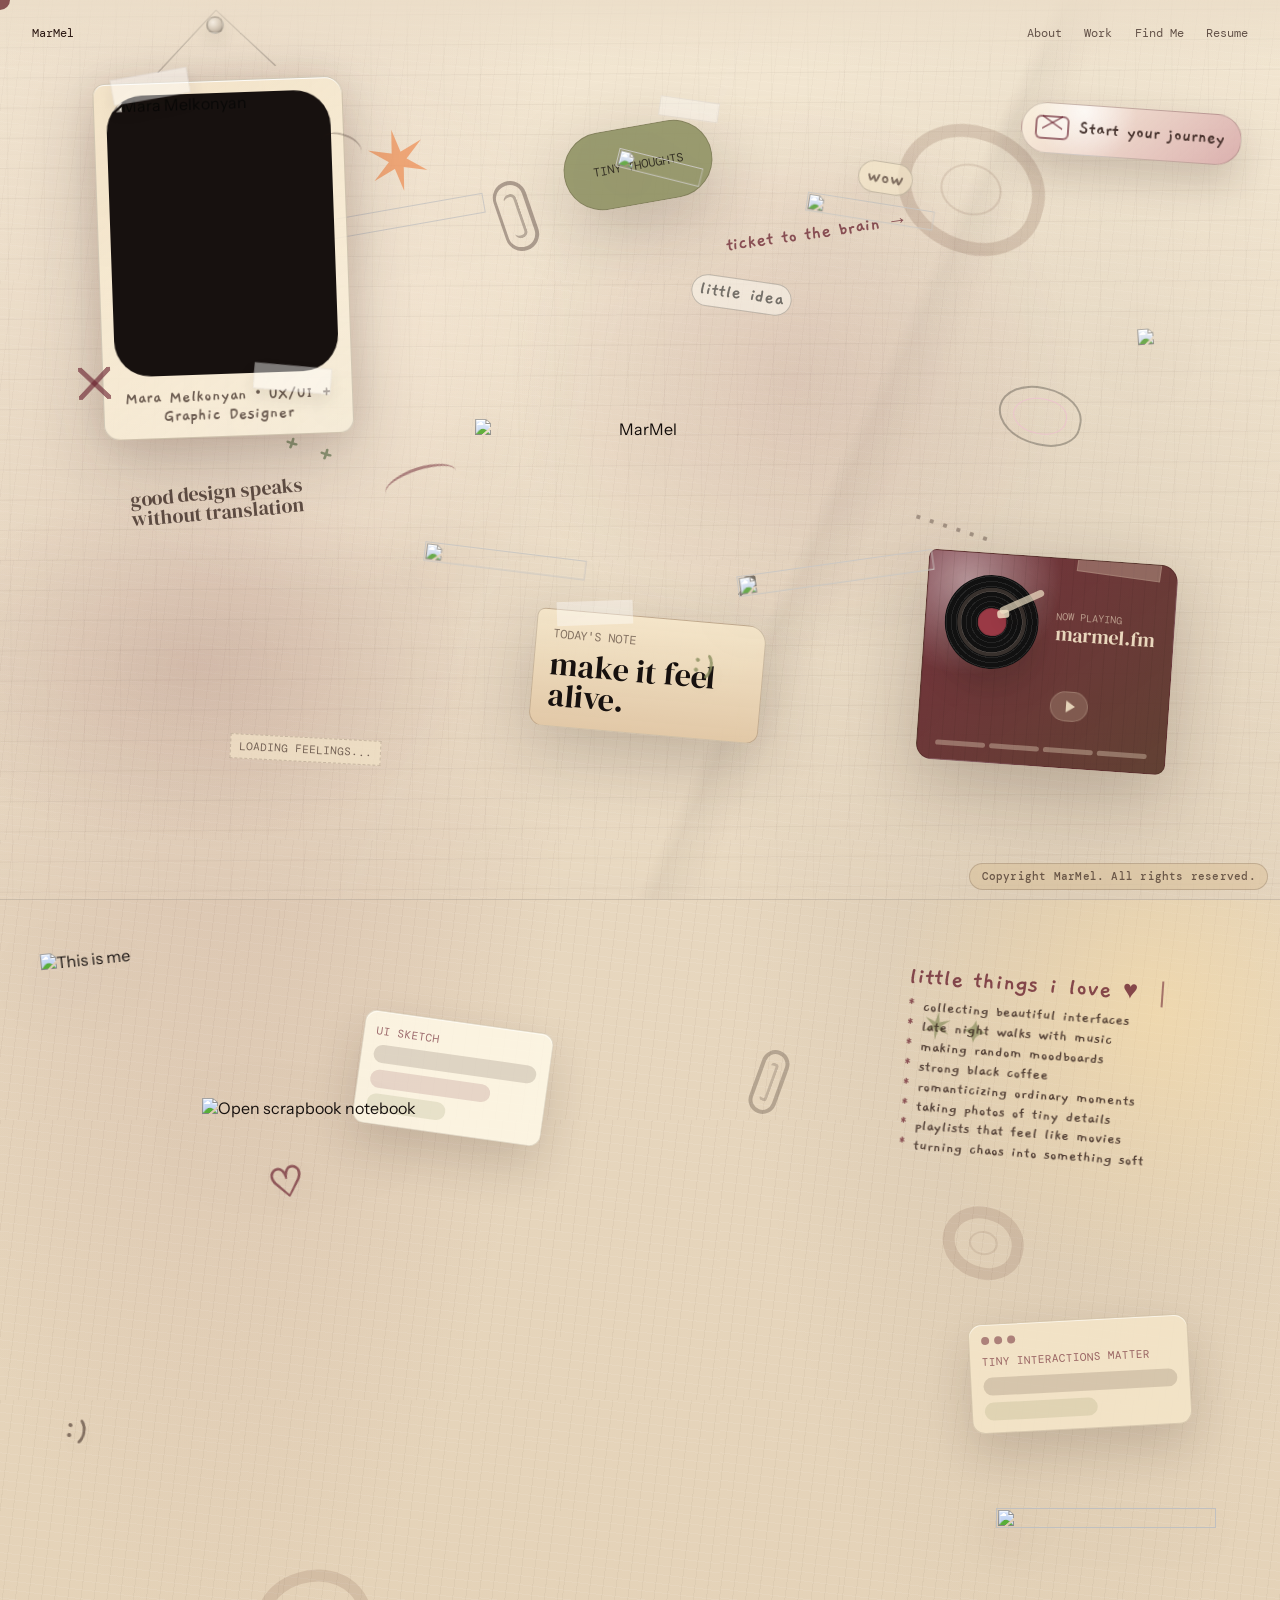
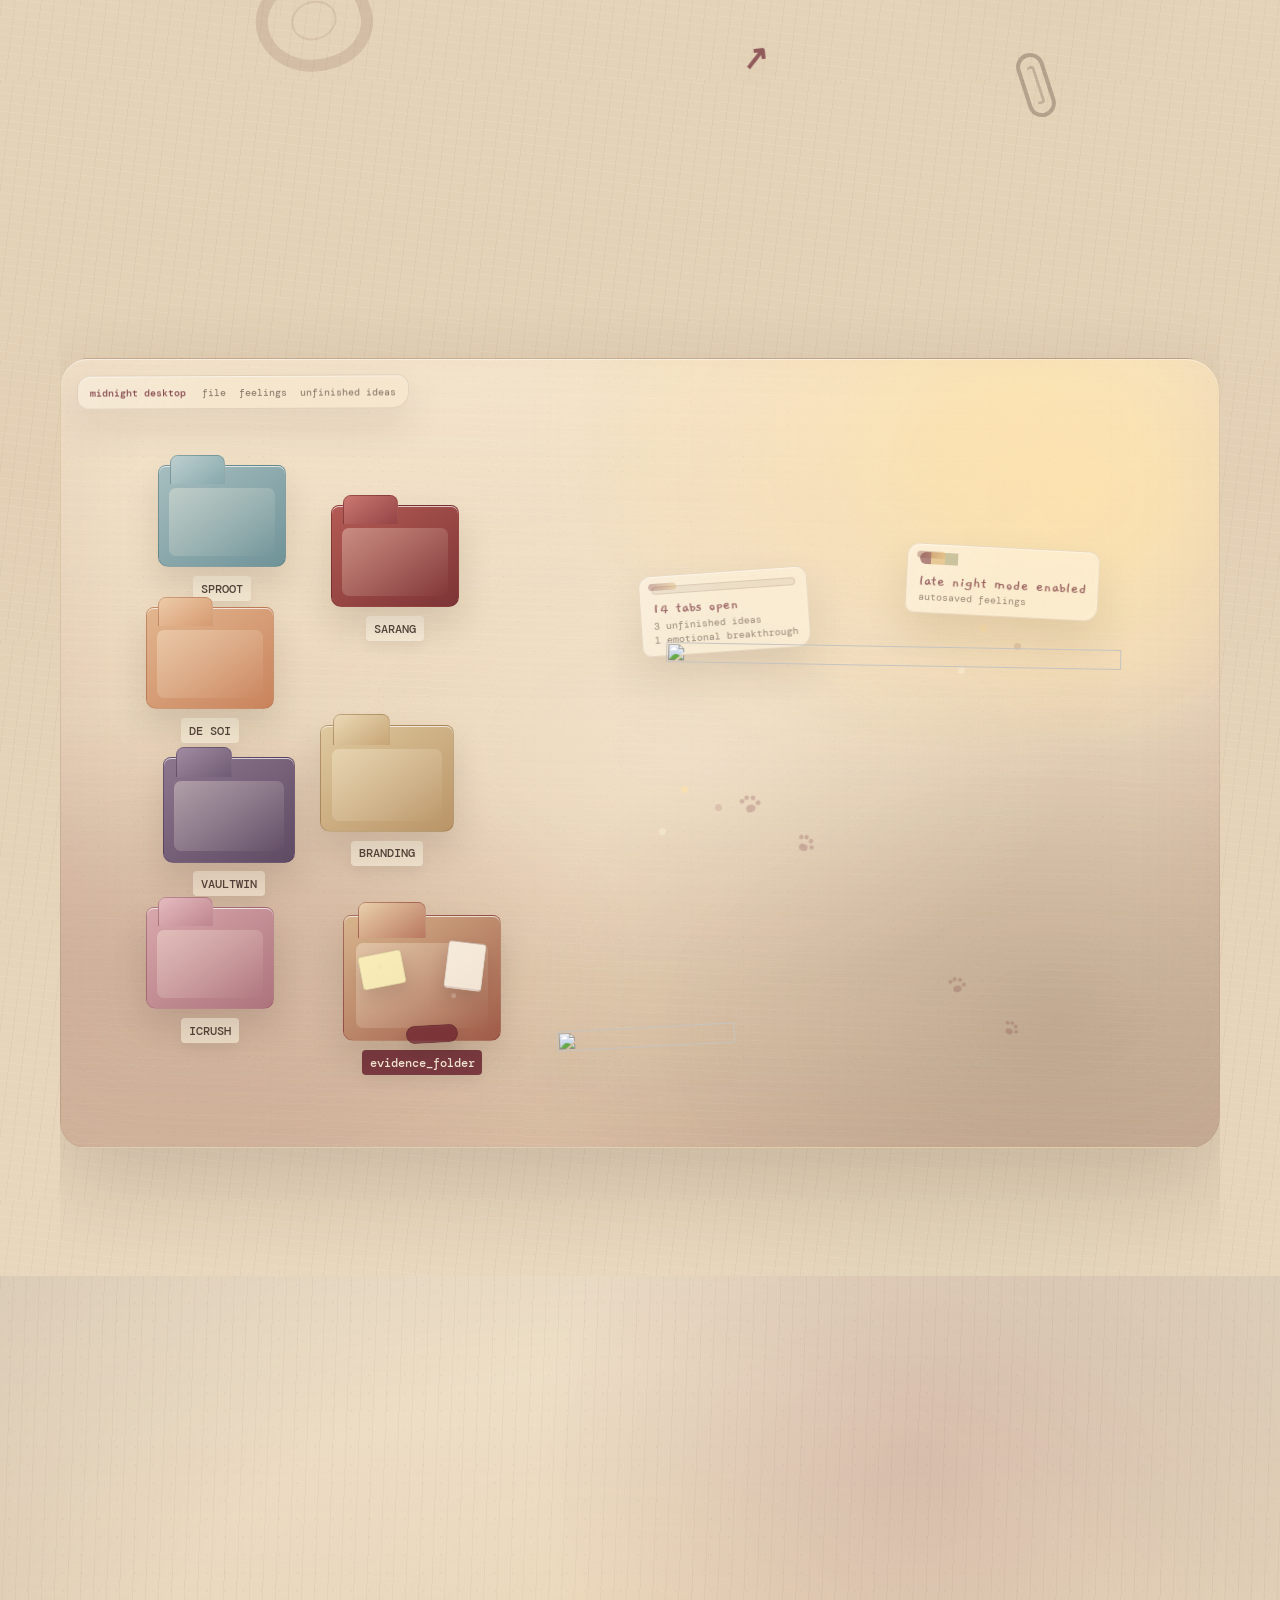
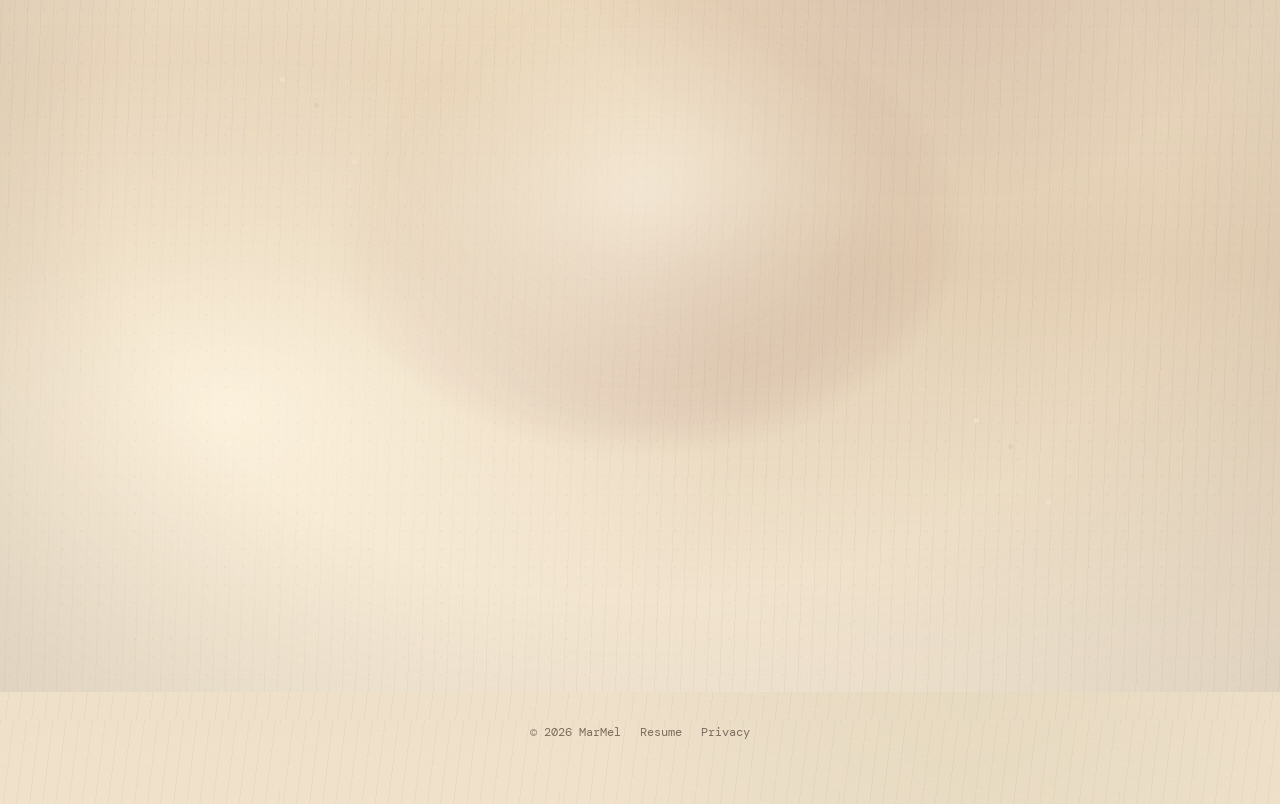
==== index.html @ 4bcc64fd "Fix portfolio runtime hardening" ====
<!DOCTYPE html>
<html lang="en">
<head>
  <meta charset="UTF-8" />
  <meta name="viewport" content="width=device-width, initial-scale=1.0" />
  <meta name="description" content="MarMel portfolio by Mara Melkonyan, featuring UX/UI, graphic design, playful visual systems, and selected creative work." />
  <meta name="copyright" content="Copyright MarMel. All rights reserved." />
  <title>MarMel — Senior Product Designer . Portfolio</title>
  <link rel="icon" type="image/png" href="/images/flaticon-180.png" />
  <link rel="apple-touch-icon" href="/images/flaticon-180.png" />
  <link rel="preconnect" href="https://fonts.googleapis.com" />
  <link rel="preconnect" href="https://fonts.gstatic.com" crossorigin />
  <link rel="preconnect" href="https://picsum.photos" />
  <link rel="preload" as="image" href="/images/marmel.png" />
  <link href="https://fonts.googleapis.com/css2?family=Allura&family=Bagel+Fat+One&family=DM+Serif+Display:ital@0;1&family=DM+Mono:wght@300;400;500&family=Gaegu:wght@400;700&family=Instrument+Sans:ital,wght@0,400;0,500;0,600;1,400&display=swap" rel="stylesheet" />
  <script>
    (() => {
      try {
        const navigation = performance.getEntriesByType("navigation")[0];
        const isRefresh = navigation?.type === "reload";
        const hasSeenLoader = sessionStorage.getItem("marmel-loader-seen") === "true";

        if (hasSeenLoader && !isRefresh) {
          document.documentElement.classList.add("skip-loader");
        }
      } catch (error) {
        document.documentElement.classList.remove("skip-loader");
      }
    })();
  </script>
  <link rel="stylesheet" href="styles.css?v=170" />
</head>
<body class="is-loading">
  <div class="cursor" id="cursor" aria-hidden="true"></div>

  <section class="portfolio-loader" id="portfolio-loader" aria-live="polite" aria-label="Entering Mara's creative room">
    <span class="loader-transition-ripple" aria-hidden="true"></span>
    <div class="loader-film-grain" aria-hidden="true"></div>
    <div class="loader-dust" aria-hidden="true">
      <span></span><span></span><span></span><span></span><span></span><span></span>
      <span></span><span></span><span></span><span></span>
    </div>

    <div class="loader-scene cat-loader-scene" aria-hidden="true">
      <span class="cat-loader-glow"></span>
      <div class="cat-loader-stage">
        <img class="loader-cat-gif" src="/images/caty.gif" width="400" height="226" alt="" decoding="async" />

        <div class="cat-loading-bar">
          <span class="cat-loading-fill"></span>
          <span class="cat-loading-shine"></span>
        </div>
      </div>
    </div>

    <div class="loader-copy">
      <p id="loader-phrase">preparing something beautiful...</p>
      <span><b id="loader-progress">0</b>%</span>
    </div>
  </section>

  <nav class="nav">
    <a class="nav-logo" href="/workspace" data-workspace-route>MarMel</a>
    <div class="nav-links" aria-label="Primary navigation">
      <a href="/workspace/about" data-workspace-route>About</a>
      <a href="/workspace/work" data-workspace-route>Work</a>
      <a href="/workspace/find-me" data-workspace-route>Find Me</a>
      <a href="/resume.html">Resume</a>
    </div>
  </nav>

  <section class="mobile-magic-popup" id="mobile-magic-popup" aria-hidden="true" aria-labelledby="mobile-magic-title">
    <div class="mobile-magic-card" role="dialog" aria-modal="false">
      <p id="mobile-magic-title">For the full magic, using a laptop is recommended.</p>
      <span>Mobile keeps the main story simple and calm.</span>
      <button class="mobile-magic-close" type="button" aria-label="Close laptop recommendation">OK</button>
    </div>
  </section>

  <main id="top">
    <section class="hero">
      <div class="hero-center">
        <img class="hero-logo" src="/images/marmel.png" width="853" height="158" alt="MarMel" fetchpriority="high" decoding="async" />
      </div>

      <div class="hero-right" aria-label="Creative desk collage">
        <img class="hero-illus illus-one" src="/images/illus1.png" width="596" height="552" alt="" aria-hidden="true" loading="lazy" decoding="async" />
        <img class="hero-illus illus-two" src="/images/illus2.png" width="390" height="411" alt="" aria-hidden="true" loading="lazy" decoding="async" />
        <img class="hero-illus illus-three" src="/images/illus3.png" width="254" height="339" alt="" aria-hidden="true" loading="lazy" decoding="async" />
        <img class="hero-illus illus-four" src="/images/illus4.png" width="488" height="566" alt="" aria-hidden="true" loading="lazy" decoding="async" />
        <img class="hero-illus illus-five" src="/images/illus5.png" width="427" height="558" alt="" aria-hidden="true" loading="lazy" decoding="async" />
        <span class="fun-bit fun-heart" aria-hidden="true">♡</span>
        <span class="fun-bit fun-wow" aria-hidden="true">wow</span>
        <span class="fun-bit fun-smile" aria-hidden="true">:)</span>
        <span class="fun-bit fun-scribble" aria-hidden="true"></span>
        <span class="fun-bit fun-dotline" aria-hidden="true"></span>
        <span class="desk-layer coffee-stain" aria-hidden="true"></span>
        <span class="desk-layer paperclip" aria-hidden="true"></span>
        <span class="desk-layer loading-note" aria-hidden="true">loading feelings...</span>
        <span class="desk-layer desk-arrow" aria-hidden="true">ticket to the brain →</span>
        <span class="doodle doodle-star" style="--x: 29%; --y: 14%; --r: -12deg;">✶</span>
        <span class="doodle doodle-note" style="--x: 54%; --y: 31%; --r: 8deg;">little idea</span>
        <span class="doodle doodle-arrow" style="--x: 35%; --y: 63%; --r: -18deg;">↗</span>
        <span class="doodle doodle-ring" style="--x: 78%; --y: 43%; --r: 12deg;"></span>
        <span class="doodle doodle-spark" style="--x: 22%; --y: 48%; --r: 18deg;">+ +</span>

        <article class="float-card profile-card hanging-badge draggable" style="--x: clamp(1.6rem, 7vw, 6rem); --y: 5rem; --r: -2deg;">
          <span class="badge-nail"></span>
          <span class="badge-string"></span>
          <div class="badge-inner">
            <div class="badge-photo">
              <img class="photo-real" src="/images/me.jpeg" width="774" height="1280" alt="Mara Melkonyan" decoding="async" />
              <img class="photo-cartoon" src="/images/me-cartoon-720.png" width="720" height="720" alt="Cartoon portrait of Mara Melkonyan" loading="lazy" decoding="async" />
              <img class="photo-cartoon photo-cartoon-alt" src="/images/me-cartoon2-720.png" width="720" height="720" alt="Second cartoon portrait of Mara Melkonyan" loading="lazy" decoding="async" />
            </div>
            <p>Mara Melkonyan · UX/UI + Graphic Designer</p>
          </div>
        </article>
        <span class="desk-layer badge-background-quote" aria-hidden="true">good design speaks without translation</span>
        <a class="journey-button" href="mailto:melkonyan.designer@gmail.com" aria-label="Email Mara to start your journey">
          <span class="journey-icon" aria-hidden="true"></span>
          <span>Start your journey</span>
        </a>

        <button class="ticket-card" type="button" aria-label="Open Mara's creative ticket">
          <img src="/images/ticket-900.png" width="900" height="477" alt="Selected work ticket" loading="lazy" decoding="async" />
        </button>

        <article class="float-card sticker-card draggable" style="--x: 44%; --y: 14%; --r: -10deg;">
          <span>tiny thoughts</span>
        </article>

        <article class="float-card diary-card draggable" style="--x: 42%; --y: 68%; --r: 5deg;">
          <small>today's note</small>
          <strong>make it feel alive.</strong>
        </article>

        <article class="float-card playlist-card draggable" style="--x: 72%; --y: 62%; --r: 4deg;">
          <div class="record-player" aria-hidden="true">
            <div class="record">
              <span></span>
            </div>
            <div class="tone-arm"></div>
          </div>
          <div class="playlist-meta">
            <small>Now playing</small>
            <span>marmel.fm</span>
          </div>
          <button class="playlist-toggle" type="button" aria-label="Play soft focus playlist" aria-pressed="false">
            <span class="play-icon"></span>
            <span class="pause-bars"><i></i><i></i></span>
          </button>
          <div class="sound-bars" aria-hidden="true">
            <span></span><span></span><span></span><span></span>
          </div>
          <audio id="soft-focus-audio" preload="metadata" loop playsinline>
            <source src="music.mp3" type="audio/mpeg" />
          </audio>
        </article>
      </div>

      <div class="ticket-expanded" id="ticket-expanded" aria-hidden="true">
        <button class="ticket-backdrop" type="button" aria-label="Close expanded ticket"></button>
        <article class="ticket-panel" role="dialog" aria-modal="false" aria-label="Creative boarding pass ticket">
          <button class="ticket-close" type="button" aria-label="Close ticket">×</button>
          <img class="ticket-panel-image" src="/images/ticket-900.png" width="900" height="477" alt="Creative boarding pass ticket" loading="lazy" decoding="async" />
        </article>
      </div>
    </section>

    <section class="about about-canvas" id="about">
      <span class="about-glow" aria-hidden="true"></span>
      <span class="about-coffee about-coffee-one" aria-hidden="true"></span>
      <span class="about-coffee about-coffee-two" aria-hidden="true"></span>
      <img class="about-thisisme" src="/images/thisisme-800.png" width="800" height="626" alt="This is me" loading="lazy" decoding="async" />

      <article class="about-browser">
        <div><span></span><span></span><span></span></div>
        <p>tiny interactions matter</p>
        <i></i><i></i>
      </article>

      <article class="about-wireframe">
        <small>ui sketch</small>
        <span></span><span></span><span></span>
      </article>

      <article class="about-love-note" aria-label="Little things I love">
        <p>little things i love ♥</p>
        <ul>
          <li>collecting beautiful interfaces</li>
          <li>late night walks with music</li>
          <li>making random moodboards</li>
          <li>strong black coffee</li>
          <li>romanticizing ordinary moments</li>
          <li>taking photos of tiny details</li>
          <li>playlists that feel like movies</li>
          <li>turning chaos into something soft</li>
        </ul>
      </article>

      <span class="about-clip about-clip-one" aria-hidden="true"></span>
      <span class="about-clip about-clip-two" aria-hidden="true"></span>
      <span class="about-doodle doodle-heart" aria-hidden="true">♡</span>
      <span class="about-doodle doodle-stars" aria-hidden="true">✶ ✦</span>
      <span class="about-doodle doodle-arrow" aria-hidden="true">↗</span>
      <span class="about-doodle doodle-calm" aria-hidden="true">:)</span>

      <span class="paw-trail" aria-hidden="true">
        <span class="paw-print paw-one"></span>
        <span class="paw-print paw-two"></span>
        <span class="paw-print paw-three"></span>
        <span class="paw-print paw-four"></span>
        <span class="paw-print paw-five"></span>
        <span class="paw-print paw-six"></span>
        <span class="paw-print paw-seven"></span>
        <span class="paw-print paw-eight"></span>
        <span class="paw-print paw-nine"></span>
        <span class="paw-print paw-ten"></span>
        <span class="paw-print paw-eleven"></span>
        <span class="paw-print paw-twelve"></span>
        <span class="paw-print paw-thirteen"></span>
        <span class="paw-print paw-fourteen"></span>
        <span class="paw-print paw-fifteen"></span>
        <span class="paw-print paw-sixteen"></span>
      </span>
      <span class="paw-trail paw-trail-top" aria-hidden="true">
        <span class="paw-print paw-top-one"></span>
        <span class="paw-print paw-top-two"></span>
        <span class="paw-print paw-top-three"></span>
        <span class="paw-print paw-top-four"></span>
        <span class="paw-print paw-top-five"></span>
      </span>

      <img class="about-cat-gif" src="/images/cat.gif" width="2048" height="2048" alt="" aria-hidden="true" loading="lazy" decoding="async" />

      <div class="notebook-explorer" aria-label="Explore Mara's creative notebook">
        <img class="about-book" src="/images/book-900.png" width="900" height="633" alt="Open scrapbook notebook" loading="lazy" decoding="async" />
        <span class="notebook-magnifier" aria-hidden="true"></span>
      </div>
    </section>

    <section class="work" id="work">
      <div class="project-board">
        <div class="board-canvas">
          <div class="memory-os-bar" aria-hidden="true">
            <span class="memory-os-name">midnight desktop</span>
            <span>file</span>
            <span>feelings</span>
            <span>unfinished ideas</span>
          </div>
          <span class="archive-glow" aria-hidden="true"></span>
          <span class="archive-grain" aria-hidden="true"></span>
          <div class="workspace-thoughts" aria-hidden="true">
            <span class="thought-particle thought-particle-one"></span>
            <span class="thought-particle thought-particle-two"></span>
            <span class="thought-window thought-window-tabs">
              <i></i>
              <b>14 tabs open</b>
              <small>3 unfinished ideas</small>
              <small>1 emotional breakthrough</small>
            </span>
            <span class="thought-window thought-window-mode">
              <em></em>
              <b>late night mode enabled</b>
              <small>autosaved feelings</small>
            </span>
          </div>
          <img class="work-comp-preview" src="/images/comp-1200.png" width="1090" height="1200" alt="" aria-hidden="true" loading="lazy" decoding="async" />
          <span class="work-comp-paws" aria-hidden="true">
            <span class="desktop-paw work-paw-one"></span>
            <span class="desktop-paw work-paw-two"></span>
            <span class="desktop-paw work-paw-three"></span>
            <span class="desktop-paw work-paw-four"></span>
          </span>
          <img class="work-folder-cat" src="/images/caty.gif" width="400" height="226" alt="" aria-hidden="true" loading="lazy" decoding="async" />
          <a class="project-card desktop-folder product impact" href="https://www.behance.net/gallery/244905297/Media-Monitoring-UXUI" target="_blank" rel="noopener" data-project="SPROOT" aria-label="Open SPROOT project" style="--top: 13%; --left: 8%; --r: -4deg; --s: 1; --w: 136px; --float: 0; --folder-top: #a7bec0; --folder-bottom: #6f9398; --folder-tab-top: #bfd0d0; --folder-tab-bottom: #86a8ac; --folder-border: rgba(47, 82, 87, .23);">
            <span class="folder-icon" aria-hidden="true"></span>
            <strong>SPROOT</strong>
          </a>

          <a class="project-card desktop-folder lens merch" href="https://www.behance.net/gallery/162852245/-Love" target="_blank" rel="noopener" data-project="DE SOI" aria-label="Open DE SOI project" style="--top: 31%; --left: 7%; --r: 2.5deg; --s: .99; --w: 136px; --float: 1; --folder-top: #e2b68f; --folder-bottom: #c9835c; --folder-tab-top: #edcba9; --folder-tab-bottom: #d69a70; --folder-border: rgba(128, 75, 48, .22);">
            <span class="folder-icon" aria-hidden="true"></span>
            <strong>DE SOI</strong>
          </a>

          <a class="project-card desktop-folder product ai" href="https://www.behance.net/gallery/249514517/Vaultwin-Blockchain-Identity-UXUI-Graphic-Design" target="_blank" rel="noopener" data-project="VAULTWIN" aria-label="Open VAULTWIN project" style="--top: 50%; --left: 8.5%; --r: -2deg; --s: 1; --w: 140px; --float: 2; --folder-top: #8d778f; --folder-bottom: #5f4a63; --folder-tab-top: #a08ba2; --folder-tab-bottom: #705b74; --folder-border: rgba(65, 45, 68, .24); --folder-label-bg: rgba(251, 242, 223, .58); --folder-label-color: rgba(42, 23, 18, .78);">
            <span class="folder-icon" aria-hidden="true"></span>
            <strong>VAULTWIN</strong>
          </a>

          <a class="project-card desktop-folder product impact" href="https://www.behance.net/gallery/243719865/iCrush-WEB3-BRAND-IDENTITY-UXUI-DESIGN" target="_blank" rel="noopener" data-project="ICRUSH" aria-label="Open ICRUSH project" style="--top: 69%; --left: 7%; --r: 3.5deg; --s: .99; --w: 136px; --float: 3; --folder-top: #d8a8ac; --folder-bottom: #ad737c; --folder-tab-top: #e5bcc0; --folder-tab-bottom: #bf858e; --folder-border: rgba(101, 48, 56, .22);">
            <span class="folder-icon" aria-hidden="true"></span>
            <strong>ICRUSH</strong>
          </a>

          <a class="project-card desktop-folder lens merch" href="https://www.behance.net/gallery/181752253/Food-Delivery-App" target="_blank" rel="noopener" data-project="SARANG" aria-label="Open SARANG project" style="--top: 18%; --left: 23%; --r: 1.5deg; --s: .97; --w: 136px; --float: 4; --folder-top: #b45b54; --folder-bottom: #7d3435; --folder-tab-top: #cb7870; --folder-tab-bottom: #954447; --folder-border: rgba(92, 35, 35, .28); --folder-label-bg: rgba(251, 242, 223, .66);">
            <span class="folder-icon" aria-hidden="true"></span>
            <strong>SARANG</strong>
          </a>

          <a class="project-card desktop-folder branding-folder" href="https://www.behance.net/melkonyan_designer" target="_blank" rel="noopener" data-project="BRANDING" aria-label="Open Branding projects folder" style="--top: 46%; --left: 22%; --r: -3deg; --s: 1; --w: 142px; --float: 5; --folder-top: #dfc99e; --folder-bottom: #b99467; --folder-tab-top: #ead9b5; --folder-tab-bottom: #c7a575; --folder-border: rgba(107, 73, 43, .24);">
            <span class="folder-icon" aria-hidden="true"></span>
            <strong>BRANDING</strong>
          </a>

          <a id="evidence-folder" class="project-card desktop-folder evidence-folder" href="#evidence-folder" data-project="EVIDENCE" aria-label="Open evidence_folder" style="--top: 70%; --left: 24%; --r: 2deg; --s: 1; --w: 166px; --float: 6; --folder-top: #d8b58d; --folder-bottom: #9f5b48; --folder-tab-top: #ead0ab; --folder-tab-bottom: #b9785f; --folder-border: rgba(104, 31, 45, .26); --folder-label-bg: rgba(104, 31, 45, .82); --folder-label-color: rgba(255, 246, 226, .96);">
            <span class="folder-icon" aria-hidden="true"></span>
            <span class="evidence-folder-clutter" aria-hidden="true">
              <i></i><i></i><i></i>
            </span>
            <strong>evidence_folder</strong>
          </a>
        </div>
      </div>
    </section>

    <section class="internet-section" id="internet">
      <div class="section-heading internet-heading">
        <h2>Find Me Around The Internet</h2>
      </div>

      <div class="internet-desk" aria-label="Digital portals around the internet">
        <span class="internet-glow" aria-hidden="true"></span>
        <span class="internet-dust internet-dust-one" aria-hidden="true"></span>
        <span class="internet-dust internet-dust-two" aria-hidden="true"></span>

        <a class="internet-artifact portal-instagram reveal" href="https://www.instagram.com/mlknmara___/" target="_blank" rel="noopener" aria-label="Open Instagram profile">
          <span class="portal-kicker">instagram</span>
          <span class="insta-photo-stack" aria-hidden="true">
            <i></i><i></i><i></i>
          </span>
          <strong>small frames, soft color, almost-missed details</strong>
          <em>camera roll / warm fragments</em>
        </a>

        <a class="internet-artifact portal-behance reveal" href="https://www.behance.net/melkonyan_designer" target="_blank" rel="noopener" aria-label="Open Behance profile">
          <span class="portal-kicker">behance</span>
          <span class="behance-canvas" aria-hidden="true">
            <i></i><i></i><i></i>
          </span>
          <strong>project rooms, interface layers, visual systems</strong>
          <em>selected case studies</em>
        </a>

        <a class="internet-artifact portal-linkedin reveal" href="https://www.linkedin.com/in/mara-melkonian/" target="_blank" rel="noopener" aria-label="Open LinkedIn profile">
          <span class="portal-kicker">linkedin</span>
          <img class="linkedin-blink" src="/images/blink-520.png" width="346" height="520" alt="" aria-hidden="true" loading="lazy" decoding="async" />
          <span class="linkedin-folder" aria-hidden="true"></span>
          <strong>currently designing emotional interfaces</strong>
          <em>resume archive / product notes</em>
        </a>

        <a class="internet-artifact portal-telegram reveal" href="https://t.me/mar_melkonian" target="_blank" rel="noopener" aria-label="Open Telegram profile">
          <span class="portal-kicker">telegram</span>
          <span class="telegram-widget" aria-hidden="true">
            <i></i>
            <b></b>
          </span>
          <strong>small notes, quick hellos, quiet project messages</strong>
          <em>open line / soft digital signal</em>
        </a>
      </div>
    </section>
  </main>

  <footer class="footer">
    <span>© <span id="footer-year">2026</span> MarMel</span>
    <a href="/resume.html">Resume</a>
    <a href="/privacy.html" target="_blank" rel="noopener">Privacy</a>
  </footer>

  <section class="case-window-layer" id="case-window-layer" aria-hidden="true">
    <article class="case-window" id="case-window" role="dialog" aria-modal="false" aria-labelledby="case-window-title">
      <header class="case-window-bar">
        <div class="window-dots" aria-hidden="true">
          <span></span><span></span><span></span>
        </div>
        <p id="case-window-title">SPROOT</p>
        <button class="case-window-close" type="button" aria-label="Close project window">×</button>
      </header>

      <div class="case-window-content">
        <div class="case-paper case-paper-main">
          <small class="case-kicker">Case study folder</small>
          <h3 id="case-title">SPROOT</h3>
          <p id="case-summary">A soft product world built from research, structure, and calm interaction design.</p>
        </div>

        <div class="case-mockup case-mockup-large">
          <span class="case-tape case-tape-left" aria-hidden="true"></span>
          <img id="case-image-one" src="/images/sproot-2-1000.png" width="1000" height="433" alt="" loading="lazy" decoding="async" />
        </div>

        <div class="case-note">
          <span>note</span>
          <p id="case-note">Organize the messy parts until the interface feels effortless.</p>
        </div>

        <div class="case-mockup case-mockup-small">
          <span class="case-tape case-tape-right" aria-hidden="true"></span>
          <img id="case-image-two" src="/images/sproot-1-1200.jpg" width="1200" height="800" alt="" loading="lazy" decoding="async" />
        </div>

        <ul class="case-tags" id="case-tags">
          <li>UX/UI</li>
          <li>Research</li>
          <li>Product</li>
        </ul>

        <div class="branding-folder-links" id="branding-folder-links" hidden></div>

        <div class="case-actions">
          <a class="case-link" id="case-link" href="https://www.behance.net/gallery/244905297/Media-Monitoring-UXUI" target="_blank" rel="noopener">View case</a>
          <a class="case-link case-live-link" id="case-live-link" href="https://www.sproot.am" target="_blank" rel="noopener" hidden>Live site</a>
        </div>
      </div>
    </article>
  </section>

  <script src="main.js?v=128" defer></script>
</body>
</html>
---- styles.css ----
:root {
  --black: #17110f;
  --paper: #eadcc7;
  --white: #fbf2df;
  --muted: #7c6e5e;
  --green: #8b8f5f;
  --blue: #b8afa2;
  --pink: #d6a5a7;
  --orange: #a85d3f;
  --burgundy: #681f2d;
  --espresso: #2a1712;
  --cream: #f4e5c9;
  --graphite: #201b18;
  --border: rgba(42, 23, 18, 0.18);
  --shadow: 0 22px 70px rgba(42, 23, 18, 0.22);
  --display: "DM Serif Display", Georgia, serif;
  --play: "Allura", "Gaegu", "DM Serif Display", Georgia, serif;
  --hand: "Gaegu", "DM Serif Display", Georgia, serif;
  --mono: "DM Mono", ui-monospace, monospace;
  --body: "Instrument Sans", Inter, Arial, sans-serif;
}

* { box-sizing: border-box; }
html { scroll-behavior: smooth; }
html { background: #eadcc7; }
body {
  position: relative;
  margin: 0;
  background-color: var(--paper);
  background-image:
    radial-gradient(ellipse at 18% 12%, rgba(104,31,45,.12), transparent 24%),
    radial-gradient(ellipse at 82% 18%, rgba(42,23,18,.08), transparent 22%),
    radial-gradient(ellipse at 76% 88%, rgba(139,143,95,.1), transparent 28%),
    repeating-linear-gradient(7deg, rgba(255,255,255,.08) 0 1px, transparent 1px 9px),
    repeating-linear-gradient(97deg, rgba(42,23,18,.035) 0 1px, transparent 1px 13px),
    linear-gradient(180deg, #eadcc7 0%, #e3d0b4 52%, #efe1ca 100%);
  background-size: auto, auto, auto, 240px 240px, 280px 280px, auto;
  background-position: 0 0;
  color: var(--black);
  font-family: var(--body);
  overflow-x: hidden;
}
a { color: inherit; }
a:not(.project-card) {
  text-decoration: none;
}
a:not(.project-card):hover {
  text-decoration: underline;
  text-underline-offset: 4px;
}
img {
  display: block;
  max-width: 100%;
  height: auto;
  -webkit-user-drag: none;
  user-drag: none;
  user-select: none;
  pointer-events: none;
}

a,
button {
  -webkit-user-select: none;
  user-select: none;
}

.copyright-shield {
  position: fixed;
  right: max(12px, env(safe-area-inset-right));
  bottom: max(10px, env(safe-area-inset-bottom));
  z-index: 450;
  padding: .45rem .7rem;
  border: 1px solid rgba(42,23,18,.16);
  border-radius: 999px;
  background: rgba(251,242,223,.74);
  color: rgba(42,23,18,.62);
  font: 500 .68rem/1 var(--mono);
  letter-spacing: .02em;
  pointer-events: none;
  mix-blend-mode: multiply;
  -webkit-backdrop-filter: blur(8px);
  backdrop-filter: blur(8px);
}

@media print {
  body {
    display: none !important;
  }
}

:focus-visible {
  outline: 2px solid rgba(104,31,45,.72);
  outline-offset: 4px;
}

body::before,
body::after {
  content: "";
  position: fixed;
  inset: 0;
  pointer-events: none;
}

body::before {
  z-index: 0;
  background:
    radial-gradient(ellipse at 12% 26%, rgba(104,31,45,.1) 0 3%, transparent 12%),
    radial-gradient(ellipse at 84% 64%, rgba(42,23,18,.08) 0 2%, transparent 10%),
    radial-gradient(circle at 36% 42%, rgba(255,255,255,.16) 0 1px, transparent 1.4px),
    radial-gradient(circle at 72% 18%, rgba(42,23,18,.08) 0 .8px, transparent 1.3px);
  background-size: auto, auto, 22px 22px, 18px 18px;
  mix-blend-mode: multiply;
  opacity: .58;
}

body::after {
  z-index: 0;
  background-image:
    linear-gradient(115deg, transparent 0 44%, rgba(255,255,255,.1) 45%, transparent 46%),
    repeating-linear-gradient(0deg, rgba(42,23,18,.025) 0 1px, transparent 1px 5px);
  background-size: 100% 100%, 100% 10px;
  opacity: .3;
}

.cursor {
  position: fixed;
  z-index: 200;
  width: 20px;
  height: 20px;
  border-radius: 50%;
  pointer-events: none;
  background: rgba(104,31,45,.72);
  mix-blend-mode: multiply;
  opacity: 0;
  transform: translate(-50%, -50%);
}
body.cursor-ready .cursor { opacity: 1; }

body.is-loading {
  overflow: hidden;
}

html.skip-loader body.is-loading {
  overflow: auto;
}

html.case-scroll-lock {
  overflow: hidden;
}

body.case-scroll-lock {
  position: fixed;
  inset: 0;
  overflow: hidden;
}

body.case-focus-open > .nav,
body.case-focus-open > .mobile-magic-popup,
body.case-focus-open > main,
body.case-focus-open > .footer {
  pointer-events: none;
  user-select: none;
  filter: blur(2.4px) saturate(.88) brightness(.84);
  transform: scale(.982);
  transform-origin: 50% 42%;
  transition:
    filter .78s cubic-bezier(.16, 1, .3, 1),
    transform .78s cubic-bezier(.16, 1, .3, 1);
}

body.case-focus-open .cursor {
  opacity: 0;
}

body.case-focus-open .project-card,
body.case-focus-open .desktop-folder,
body.case-focus-open .board-canvas,
body.case-focus-open .workspace-thoughts,
body.case-focus-open .desktop-popup,
body.case-focus-open .desktop-music-widget,
body.case-focus-open .desktop-cursor,
body.case-focus-open .desktop-paw,
body.case-focus-open .memory-fragment,
body.case-focus-open .memory-particle {
  animation-play-state: paused !important;
  transition: none;
}

body::before {
  content: "";
  position: fixed;
  inset: 0;
  z-index: 230;
  pointer-events: none;
  background:
    radial-gradient(ellipse at 50% 42%, rgba(255,250,237,.34), transparent 42%),
    linear-gradient(90deg, rgba(104,31,45,.1), transparent 28%, transparent 72%, rgba(42,23,18,.12));
  opacity: 0;
  transform: scale(1.015);
  transition:
    opacity .42s cubic-bezier(.16, 1, .3, 1),
    transform .64s cubic-bezier(.16, 1, .3, 1);
}

body.route-transitioning::before {
  opacity: .72;
  transform: scale(1);
}

body.route-transitioning main {
  filter: saturate(.96) brightness(.98);
  transition: filter .64s cubic-bezier(.16, 1, .3, 1);
}

.portfolio-loader {
  --load-progress: 0;
  --loader-x: 0;
  --loader-y: 0;
  --steam-strength: .42;
  --loader-breath: .72;
  position: fixed;
  inset: 0;
  z-index: 500;
  display: grid;
  place-items: center;
  overflow: hidden;
  color: var(--cream);
  background:
    radial-gradient(ellipse at 48% 38%, rgba(255,246,226,.82), transparent 26%),
    radial-gradient(ellipse at 18% 72%, rgba(104,31,45,.16), transparent 34%),
    radial-gradient(ellipse at 84% 24%, rgba(42,23,18,.14), transparent 34%),
    radial-gradient(ellipse at 62% 88%, rgba(139,143,95,.12), transparent 32%),
    repeating-linear-gradient(8deg, rgba(255,255,255,.1) 0 1px, transparent 1px 10px),
    linear-gradient(145deg, #f5e7cf 0%, #ead8bb 48%, #d9bea0 100%);
  transition: opacity 1.1s ease, visibility 1.1s ease, filter 1.1s ease;
}

html.skip-loader .portfolio-loader {
  display: none;
}

body.loader-exiting .portfolio-loader {
  animation: loaderDissolve 1.3s ease forwards;
}

.portfolio-loader.is-complete .loader-scene,
.portfolio-loader.is-complete .loader-copy,
.portfolio-loader.is-complete .loader-dust {
  opacity: 0;
  transition: opacity .72s ease, transform .92s ease;
}

.portfolio-loader.is-complete .loader-scene {
  transform: scale(1.025);
}

.portfolio-loader::before,
.portfolio-loader::after {
  content: "";
  position: absolute;
  inset: 0;
  pointer-events: none;
}

.portfolio-loader::before {
  background:
    linear-gradient(115deg, transparent 0 34%, rgba(255,246,226,.08) 42%, transparent 62%),
    radial-gradient(ellipse at 28% 9%, rgba(255,246,226,.08), transparent 22%),
    radial-gradient(ellipse at 50% 100%, rgba(244,229,201,.18), transparent 36%);
  opacity: .92;
  animation: loaderLightSweep 10s ease-in-out infinite;
}

.portfolio-loader::after {
  background:
    repeating-linear-gradient(92deg, rgba(255,246,226,.035) 0 1px, transparent 1px 15px),
    repeating-linear-gradient(0deg, rgba(255,255,255,.025) 0 1px, transparent 1px 5px),
    radial-gradient(ellipse at center, transparent 0 42%, rgba(23,17,15,.52) 100%);
  mix-blend-mode: soft-light;
  opacity: .76;
}

.loader-transition-ripple {
  position: absolute;
  left: 50%;
  top: 55%;
  z-index: 20;
  width: 22vmin;
  aspect-ratio: 1;
  border-radius: 50%;
  pointer-events: none;
  background:
    radial-gradient(circle, rgba(255,246,226,.72) 0 7%, rgba(244,229,201,.42) 8% 18%, rgba(104,31,45,.2) 19% 36%, transparent 62%);
  mix-blend-mode: screen;
  opacity: 0;
  transform: translate(-50%, -50%) scale(.25);
  filter: blur(4px);
}

.portfolio-loader.is-complete .loader-transition-ripple {
  animation: loaderExitRipple 1.3s cubic-bezier(.16, 1, .3, 1) forwards;
}

.loader-film-grain {
  position: absolute;
  inset: -20%;
  z-index: 5;
  pointer-events: none;
  background-image:
    radial-gradient(circle, rgba(255,255,255,.18) 0 1px, transparent 1.5px),
    radial-gradient(circle, rgba(42,23,18,.22) 0 .8px, transparent 1.4px);
  background-size: 22px 22px, 17px 17px;
  opacity: .2;
  animation: loaderGrain 1.1s steps(4, end) infinite;
}

.loader-scene {
  position: relative;
  z-index: 2;
  width: min(960px, 92vw);
  aspect-ratio: 1.62;
  transform:
    translate3d(calc(var(--loader-x) * -22px), calc(var(--loader-y) * -16px), 0)
    rotate(-1.8deg);
  animation: loaderCamera 11s ease-in-out infinite;
}

.loader-scene::before {
  content: "";
  position: absolute;
  left: 1%;
  right: 5%;
  bottom: 7%;
  height: 56%;
  border-radius: 46% 54% 7% 6%;
  background:
    linear-gradient(90deg, rgba(255,246,226,.07) 1px, transparent 1px),
    repeating-linear-gradient(2deg, rgba(255,246,226,.035) 0 1px, transparent 1px 9px),
    radial-gradient(ellipse at 28% 16%, rgba(251,242,223,.24), transparent 35%),
    linear-gradient(180deg, rgba(131,84,58,.9), rgba(60,33,25,.98));
  background-size: 34px 100%, 180px 180px, auto, auto;
  box-shadow: 0 42px 130px rgba(15,10,8,.48);
  transform: perspective(900px) rotateX(57deg) rotateZ(-1deg);
  transform-origin: 50% 100%;
  animation: deskShadowBreath 8.5s ease-in-out infinite;
}

.loader-light {
  position: absolute;
  left: 8%;
  top: 2%;
  width: 58%;
  height: 58%;
  border-radius: 50%;
  background: radial-gradient(circle, rgba(255,246,226,.22), transparent 66%);
  filter: blur(8px);
  animation: loaderLight 7.8s ease-in-out infinite;
}

.loader-tab,
.loader-note,
.loader-photo,
.loader-type,
.loader-glow,
.loader-fragment {
  position: absolute;
  z-index: 3;
  filter: drop-shadow(0 18px 26px rgba(15,10,8,.26));
  animation: loaderAmbient var(--drift-speed, 7s) cubic-bezier(.45, 0, .25, 1) infinite;
  animation-delay: var(--drift-delay, 0s);
}

.loader-tab {
  min-width: 112px;
  padding: .42rem .62rem;
  border: 1px solid rgba(244,229,201,.14);
  border-radius: 7px 7px 3px 3px;
  background: rgba(251,242,223,.095);
  color: rgba(244,229,201,.68);
  font-family: var(--hand);
  font-size: 1rem;
  -webkit-backdrop-filter: blur(12px);
  backdrop-filter: blur(12px);
}

.tab-one { left: 9%; top: 24%; transform: rotate(-9deg); --drift-speed: 8.4s; --drift-delay: -1.2s; }
.tab-two { right: 20%; top: 13%; transform: rotate(6deg); --drift-speed: 9.6s; --drift-delay: -4s; }
.tab-three { right: 8%; bottom: 38%; transform: rotate(-5deg); --drift-speed: 7.4s; --drift-delay: -2.7s; }

.loader-fragment {
  color: rgba(251,242,223,.42);
  font-family: var(--display);
  letter-spacing: 0;
  pointer-events: none;
}

.fragment-one { left: 23%; top: 13%; font-size: 1.25rem; transform: rotate(-12deg); --drift-speed: 10s; --drift-delay: -4.5s; }
.fragment-two { right: 28%; bottom: 15%; font-size: 1.6rem; transform: rotate(8deg); --drift-speed: 8.8s; --drift-delay: -3.1s; }
.fragment-three { left: 67%; top: 36%; font-family: var(--hand); font-size: 1.1rem; transform: rotate(-8deg); --drift-speed: 7.8s; --drift-delay: -5.2s; }

.loader-note {
  left: 13%;
  bottom: 20%;
  width: 186px;
  min-height: 130px;
  padding: .85rem;
  border-radius: 3px;
  background: rgba(244,229,201,.88);
  color: var(--espresso);
  transform: rotate(-9deg);
  --drift-speed: 10.5s;
  --drift-delay: -2.5s;
}

.loader-note i {
  display: block;
  width: 54px;
  height: 35px;
  margin-bottom: .55rem;
  border: 1px solid rgba(42,23,18,.22);
  border-radius: 4px;
  background:
    linear-gradient(90deg, transparent 54%, rgba(104,31,45,.18) 55%),
    linear-gradient(0deg, transparent 68%, rgba(42,23,18,.12) 69%);
}

.loader-note b {
  display: block;
  margin-bottom: .45rem;
  font-family: var(--mono);
  font-size: 10px;
  text-transform: uppercase;
}

.loader-note span {
  display: block;
  height: 7px;
  margin: .3rem 0;
  border-radius: 999px;
  background: rgba(42,23,18,.16);
}

.loader-note span:nth-of-type(2) { width: 72%; }
.loader-note span:nth-of-type(3) { width: 48%; }

.loader-photo {
  width: 138px;
  height: 174px;
  padding: .55rem .55rem 1.8rem;
  background: rgba(251,242,223,.88);
  border-radius: 3px;
  transform-origin: 48% 82%;
}

.loader-photo span {
  display: block;
  width: 100%;
  height: 100%;
  border-radius: 2px;
  background:
    radial-gradient(circle at 42% 36%, rgba(244,229,201,.72), transparent 11%),
    linear-gradient(145deg, rgba(104,31,45,.76), rgba(139,143,95,.46) 54%, rgba(42,23,18,.72));
}

.photo-one { right: 15%; bottom: 16%; transform: rotate(9deg); --drift-speed: 11s; --drift-delay: -5.4s; }
.photo-two { left: 31%; top: 15%; width: 112px; height: 142px; transform: rotate(5deg); --drift-speed: 9.2s; --drift-delay: -1.9s; }

.loader-type {
  color: rgba(251,242,223,.74);
  font-family: var(--display);
}

.type-one {
  left: 32%;
  bottom: 17%;
  font-size: 4rem;
  transform: rotate(-12deg);
  --drift-speed: 9s;
  --drift-delay: -6s;
}

.type-two {
  right: 33%;
  top: 25%;
  font-family: var(--mono);
  font-size: 11px;
  text-transform: uppercase;
  transform: rotate(7deg);
  --drift-speed: 8.2s;
  --drift-delay: -3.5s;
}

.loader-glow {
  width: 88px;
  height: 48px;
  border: 1px solid rgba(244,229,201,.22);
  border-radius: 8px;
  background:
    linear-gradient(90deg, rgba(244,229,201,.18), transparent 55%),
    rgba(104,31,45,.14);
  box-shadow: 0 0 34px rgba(214,165,167,.2);
  animation-name: loaderAmbient, hiddenUiPulse;
  animation-duration: var(--drift-speed, 7s), 5.4s;
}

.glow-one { left: 43%; top: 18%; transform: rotate(-4deg); --drift-speed: 9s; --drift-delay: -2s; }
.glow-two { right: 27%; bottom: 28%; width: 68px; height: 68px; border-radius: 50%; --drift-speed: 8s; --drift-delay: -4s; }
.glow-three { left: 58%; bottom: 12%; width: 124px; height: 28px; transform: rotate(4deg); --drift-speed: 10s; --drift-delay: -6s; }

.coffee-pour {
  position: absolute;
  left: 52%;
  top: 7%;
  z-index: 7;
  width: 92px;
  height: 250px;
  transform: translateX(-50%) rotate(3.5deg);
  animation: pourHand 5.4s ease-in-out infinite;
}

.coffee-pot-lip {
  position: absolute;
  left: 8px;
  top: 0;
  width: 104px;
  height: 46px;
  border-radius: 58% 42% 52% 48%;
  background: linear-gradient(135deg, rgba(251,242,223,.82), rgba(131,84,58,.34));
  clip-path: polygon(0 24%, 84% 0, 100% 56%, 14% 100%);
  box-shadow: 0 20px 40px rgba(15,10,8,.24);
}

.coffee-stream {
  position: absolute;
  left: 50%;
  top: 34px;
  width: 16px;
  height: 178px;
  border-radius: 999px;
  background:
    linear-gradient(90deg, rgba(255,246,226,.18), transparent 28%),
    linear-gradient(180deg, #1b0d09, #4f2518 64%, rgba(84,39,25,.72));
  transform: translateX(-50%) scaleY(calc(.24 + var(--load-progress) * .76));
  transform-origin: 50% 0;
  filter: drop-shadow(0 0 10px rgba(131,84,58,.34));
  animation: coffeeStream 1.6s ease-in-out infinite;
}

.coffee-mug {
  position: absolute;
  left: 50%;
  bottom: 19%;
  z-index: 8;
  width: 232px;
  height: 188px;
  transform:
    translateX(calc(-50% + var(--loader-x) * 12px))
    translateY(calc(var(--loader-y) * 8px))
    rotate(-1.2deg);
  animation: mugBreath 6.2s ease-in-out infinite;
}

.coffee-mug::before {
  content: "";
  position: absolute;
  left: 30px;
  right: 34px;
  top: 32px;
  bottom: 8px;
  border-radius: 12px 14px 52px 52px / 16px 16px 58px 58px;
  background:
    radial-gradient(ellipse at 28% 18%, rgba(255,255,255,.8), transparent 10%),
    linear-gradient(92deg, rgba(255,255,255,.42), transparent 18% 72%, rgba(82,43,31,.18)),
    linear-gradient(145deg, #fff8e9 0%, #f0d9ba 44%, #c99f7e 76%, #8f5f4d 100%);
  box-shadow:
    inset 18px 8px 20px rgba(255,255,255,.28),
    inset -24px -24px 38px rgba(42,23,18,.2),
    0 34px 58px rgba(15,10,8,.32);
}

.coffee-mug::after {
  content: "";
  position: absolute;
  left: 18px;
  right: 18px;
  bottom: -10px;
  height: 34px;
  border-radius: 50%;
  background:
    radial-gradient(ellipse at 44% 35%, rgba(255,255,255,.3), transparent 28%),
    linear-gradient(90deg, rgba(124,77,55,.28), rgba(255,246,226,.42), rgba(74,38,28,.3));
  box-shadow: 0 26px 42px rgba(15,10,8,.32);
  transform: rotate(-2deg);
}

.mug-rim {
  position: absolute;
  left: 18px;
  right: 26px;
  top: 8px;
  height: 62px;
  z-index: 4;
  border-radius: 50%;
  background:
    radial-gradient(ellipse at center, transparent 0 47%, rgba(255,255,255,.58) 48% 55%, transparent 56%),
    radial-gradient(ellipse at center, #1c0b07 0 42%, transparent 43%),
    linear-gradient(180deg, #fffdf2 0%, #f0d4b4 68%, #b17c61 100%);
  box-shadow:
    inset 0 8px 18px rgba(255,255,255,.34),
    inset 0 -8px 18px rgba(42,23,18,.2),
    0 16px 26px rgba(15,10,8,.2);
}

.mug-handle {
  position: absolute;
  right: 2px;
  top: 58px;
  width: 68px;
  height: 86px;
  z-index: 1;
  border: 17px solid #d8b493;
  border-left: 0;
  border-radius: 0 999px 999px 0 / 0 70% 70% 0;
  box-shadow:
    inset -8px -8px 14px rgba(42,23,18,.18),
    inset 6px 5px 10px rgba(255,255,255,.28);
  filter: drop-shadow(9px 16px 18px rgba(15,10,8,.2));
}

.coffee-surface {
  position: absolute;
  left: 36px;
  right: 44px;
  top: 24px;
  height: 35px;
  z-index: 5;
  overflow: hidden;
  border-radius: 50%;
  background:
    radial-gradient(ellipse at 31% 35%, rgba(255,246,226,.34), transparent 9%),
    radial-gradient(ellipse at 62% 58%, rgba(198,126,78,.26), transparent 20%),
    radial-gradient(ellipse at calc(34% + var(--load-progress) * 24%) 48%, rgba(244,229,201,.18), transparent 18%),
    radial-gradient(ellipse at 48% 48%, rgba(98,43,25,.5), transparent 40%),
    linear-gradient(90deg, #120604, #542617 52%, #1f0d08);
  box-shadow:
    inset 0 0 20px rgba(15,10,8,.64),
    inset 0 3px 8px rgba(255,246,226,.12);
  transform: scaleY(calc(.96 + var(--coffee-breath) * .035));
  animation: coffeeSurfaceDrift 4.2s ease-in-out infinite;
}

.coffee-surface i {
  position: absolute;
  left: var(--ripple-x, 22%);
  top: var(--ripple-y, 26%);
  width: 52%;
  aspect-ratio: 1.9;
  border: 1px solid rgba(244,229,201,.3);
  border-radius: 50%;
  opacity: calc(.2 + var(--load-progress) * .64);
  transform: scale(calc(.45 + var(--load-progress) * 1.1));
  animation: coffeeRipple 2.1s ease-out infinite;
  animation-duration: var(--ripple-duration, 2.1s);
}

.coffee-surface i:nth-child(2) {
  animation-delay: -.7s;
  --ripple-x: 42%;
  --ripple-y: 38%;
  width: 34%;
}

.coffee-surface i:nth-child(3) {
  animation-delay: -1.3s;
  --ripple-x: 5%;
  --ripple-y: 10%;
  width: 70%;
}

.coffee-fill {
  position: absolute;
  left: 42px;
  right: 50px;
  top: 46px;
  height: 98px;
  z-index: 2;
  border-radius: 0 0 42px 42px;
  background:
    radial-gradient(ellipse at 35% 18%, rgba(255,246,226,.16), transparent 15%),
    linear-gradient(180deg, rgba(91,39,23,.9), rgba(29,12,8,.96));
  transform: scaleY(calc(.18 + var(--load-progress) * .82));
  transform-origin: 50% 0;
  opacity: .74;
}

.steam {
  position: absolute;
  top: -56px;
  z-index: 6;
  width: 24px;
  height: 80px;
  border-left: 2px solid rgba(251,242,223,.34);
  border-top: 1px solid rgba(251,242,223,.16);
  border-radius: 50%;
  filter: blur(.2px);
  opacity: calc(.42 + var(--steam-strength) * .48);
  animation: steamRise 3.4s ease-in-out infinite;
}

.steam-one { left: 72px; animation-duration: 3.7s; }
.steam-two { left: 99px; height: 96px; animation-delay: -1s; animation-duration: 4.4s; }
.steam-three { left: 127px; height: 70px; animation-delay: -1.8s; animation-duration: 3.1s; }

.loader-dust {
  position: absolute;
  inset: 0;
  z-index: 4;
  pointer-events: none;
}

.loader-dust span {
  position: absolute;
  width: 4px;
  height: 4px;
  border-radius: 50%;
  background: rgba(251,242,223,.54);
  box-shadow: 0 0 14px rgba(251,242,223,.44);
  animation: loaderDust 8s ease-in-out infinite;
}

.loader-dust span:nth-child(1) { left: 16%; top: 28%; }
.loader-dust span:nth-child(2) { left: 72%; top: 24%; animation-delay: -1.7s; }
.loader-dust span:nth-child(3) { left: 84%; top: 62%; animation-delay: -3.4s; }
.loader-dust span:nth-child(4) { left: 26%; top: 70%; animation-delay: -4.5s; }
.loader-dust span:nth-child(5) { left: 48%; top: 16%; animation-delay: -5.8s; }
.loader-dust span:nth-child(6) { left: 60%; top: 76%; animation-delay: -2.5s; }
.loader-dust span:nth-child(7) { left: 38%; top: 42%; width: 3px; height: 3px; animation-delay: -7s; }
.loader-dust span:nth-child(8) { left: 9%; top: 58%; width: 5px; height: 5px; animation-delay: -3.9s; }
.loader-dust span:nth-child(9) { left: 91%; top: 35%; width: 3px; height: 3px; animation-delay: -6.2s; }
.loader-dust span:nth-child(10) { left: 54%; top: 54%; width: 2px; height: 2px; animation-delay: -1.1s; }

.loader-copy {
  position: absolute;
  left: 50%;
  bottom: clamp(1.7rem, 5vw, 3.6rem);
  z-index: 6;
  width: min(520px, calc(100vw - 2rem));
  display: flex;
  align-items: center;
  justify-content: space-between;
  gap: 1rem;
  color: rgba(251,242,223,.82);
  font-family: var(--hand);
  font-size: clamp(1.25rem, 2.4vw, 1.7rem);
  transform: translateX(-50%);
}

.loader-copy::before {
  content: none;
}

.loader-copy::after {
  content: none;
}

.loader-copy p,
.loader-copy span {
  margin: 0;
}

.loader-copy b {
  font-weight: 500;
}

.loader-copy p {
  transition: opacity .34s ease, transform .34s ease;
}

.loader-copy p.is-changing {
  animation: phraseWrite .62s cubic-bezier(.16, 1, .3, 1);
}

.loader-copy span {
  min-width: 4.2rem;
  padding: .34rem .58rem;
  border: 1px solid rgba(244,229,201,.16);
  border-radius: 999px;
  background: rgba(251,242,223,.08);
  color: rgba(251,242,223,.72);
  font-family: var(--mono);
  font-size: 11px;
  text-align: center;
  -webkit-backdrop-filter: blur(12px);
  backdrop-filter: blur(12px);
}

@keyframes loaderCamera {
  0%, 100% { translate: 0 0; scale: 1; }
  35% { translate: -8px -7px; scale: 1.012; }
  70% { translate: 7px 4px; scale: 1.006; }
}

@keyframes loaderAmbient {
  0%, 100% { translate: 0 0; }
  30% { translate: 5px -7px; }
  68% { translate: -4px 5px; }
}

@keyframes loaderLight {
  0%, 100% { opacity: .5; transform: scale(1) translateX(0); }
  45% { opacity: .88; transform: scale(1.08) translateX(18px); }
  72% { opacity: .62; transform: scale(1.03) translateX(-10px); }
}

@keyframes loaderLightSweep {
  0%, 100% { opacity: .78; transform: translateX(-1.5%); }
  50% { opacity: .98; transform: translateX(1.5%); }
}

@keyframes deskShadowBreath {
  0%, 100% { filter: brightness(.96) saturate(.94); }
  48% { filter: brightness(1.06) saturate(1.02); }
}

@keyframes hiddenUiPulse {
  0%, 100% { opacity: .38; }
  45% { opacity: .74; }
  72% { opacity: .2; }
}

@keyframes coffeeStream {
  0%, 100% { border-radius: 999px 999px 70% 70%; width: 14px; }
  50% { border-radius: 70% 70% 999px 999px; width: 18px; }
}

@keyframes coffeeRipple {
  0% { opacity: .62; transform: translate(-18%, -22%) scale(.2) rotate(0deg); }
  58% { opacity: calc(.22 + var(--load-progress) * .38); }
  100% { opacity: 0; transform: translate(-22%, -20%) scale(calc(1.25 + var(--load-progress) * .55)) rotate(8deg); }
}

@keyframes coffeeSurfaceDrift {
  0%, 100% { background-position: 0 0, 0 0, 0 0, 0 0, 0 0; }
  50% { background-position: 4px -1px, -3px 2px, 8px 0, 0 0, 0 0; }
}

@keyframes pourHand {
  0%, 100% { translate: 0 0; rotate: 0deg; }
  48% { translate: 3px -3px; rotate: .8deg; }
}

@keyframes mugBreath {
  0%, 100% { filter: drop-shadow(0 0 0 rgba(255,246,226,0)); }
  50% { filter: drop-shadow(0 8px 16px rgba(255,246,226,.08)); }
}

@keyframes steamRise {
  0% { opacity: 0; transform: translateY(18px) translateX(0) scale(.72) rotate(8deg); border-radius: 48% 52% 50% 50%; }
  28% { opacity: calc(.34 + var(--steam-strength) * .46); }
  62% { transform: translateY(-18px) translateX(-10px) scale(1.04) rotate(18deg); border-radius: 62% 38% 56% 44%; }
  100% { opacity: 0; transform: translateY(-48px) translateX(20px) scale(1.22) rotate(-16deg); border-radius: 38% 62% 44% 56%; }
}

@keyframes loaderDust {
  0%, 100% { opacity: .08; transform: translate3d(0, 0, 0) scale(.55); }
  45% { opacity: .66; transform: translate3d(18px, -34px, 0) scale(1); }
}

@keyframes loaderGrain {
  0%, 100% { transform: translate(0, 0); }
  33% { transform: translate(-2%, 1%); }
  66% { transform: translate(1%, -2%); }
}

@keyframes phraseWrite {
  0% { opacity: 0; transform: translateY(8px) rotate(-1deg); }
  100% { opacity: 1; transform: translateY(0) rotate(0); }
}

@keyframes loaderExitRipple {
  0% { opacity: 0; transform: translate(-50%, -50%) scale(.18); filter: blur(6px); }
  22% { opacity: .88; }
  100% { opacity: 0; transform: translate(-50%, -50%) scale(18); filter: blur(22px); }
}

@keyframes loaderDissolve {
  0%, 68% { opacity: 1; visibility: visible; filter: blur(0) saturate(1) brightness(1); }
  100% { opacity: 0; visibility: hidden; filter: blur(18px) saturate(.82) brightness(1.08); }
}

@media (max-width: 760px) {
  .loader-scene {
    width: min(520px, 94vw);
    aspect-ratio: .82;
  }

  .cat-loader-scene {
    width: min(420px, 94vw);
    aspect-ratio: 1.42;
  }

  .cat-loader-stage {
    width: min(360px, 88vw);
    height: 150px;
  }

  .cat-loading-bar {
    width: min(320px, 82vw);
  }

  .loader-cat {
    width: 172px;
    height: 96px;
    left: calc(50% - 72px + var(--cat-shift));
  }

  .loader-cat-gif {
    left: calc(50% - 58px + var(--cat-shift));
    bottom: 40px;
    width: min(158px, 44vw);
  }

  .loader-scene::before {
    left: -18%;
    right: -18%;
    bottom: 11%;
    height: 46%;
  }

  .loader-tab,
  .loader-photo,
  .loader-type,
  .loader-glow,
  .loader-fragment,
  .loader-note {
    display: none;
  }

  .coffee-pour {
    left: 50%;
    top: 12%;
    height: 230px;
  }

  .coffee-mug {
    bottom: 24%;
    width: 198px;
    height: 162px;
  }

  .loader-copy {
    flex-direction: column;
    align-items: flex-start;
    gap: .4rem;
    font-size: 1.22rem;
  }
}

.cat-loader-scene {
  width: min(680px, 88vw);
  aspect-ratio: 2.15;
  display: grid;
  place-items: center;
  transform:
    translate3d(calc(var(--loader-x) * -14px), calc(var(--loader-y) * -10px), 0)
    rotate(-.6deg);
  animation: catCameraBreath 8.8s ease-in-out infinite;
}

.cat-loader-scene::before {
  content: "";
  position: absolute;
  inset: 13% 4% 6%;
  border-radius: 50%;
  background:
    radial-gradient(ellipse at 48% 40%, rgba(255,246,226,.32), transparent 38%),
    radial-gradient(ellipse at 52% 78%, rgba(104,31,45,.16), transparent 54%);
  filter: blur(18px);
  opacity: .9;
  animation: catLightBreath 6.4s ease-in-out infinite;
}

.cat-loader-stage {
  position: relative;
  z-index: 3;
  width: min(520px, 86vw);
  height: 170px;
}

.cat-loader-glow {
  position: absolute;
  inset: 18% 8% 10%;
  border-radius: 50%;
  background:
    radial-gradient(ellipse at 50% 52%, rgba(255,246,226,.3), transparent 48%),
    radial-gradient(ellipse at 48% 68%, rgba(104,31,45,.18), transparent 62%);
  filter: blur(24px);
  opacity: .84;
  animation: catGlowPulse 5.8s ease-in-out infinite;
}

.cat-loading-bar {
  position: absolute;
  left: 50%;
  bottom: 26px;
  width: min(440px, 82vw);
  height: 26px;
  overflow: hidden;
  border: 1px solid rgba(42,23,18,.12);
  border-radius: 999px;
  background:
    linear-gradient(180deg, rgba(255,255,255,.38), rgba(255,255,255,0) 38%),
    rgba(255,246,226,.82);
  box-shadow:
    inset 0 1px 8px rgba(255,255,255,.42),
    inset 0 -8px 18px rgba(42,23,18,.08),
    0 18px 42px rgba(42,23,18,.18),
    0 0 36px rgba(104,31,45,.12);
  transform: translateX(-50%);
}

.cat-loading-fill {
  position: absolute;
  inset: 4px auto 4px 4px;
  width: calc((100% - 8px) * var(--load-progress));
  border-radius: 999px;
  background:
    linear-gradient(90deg, rgba(255,246,226,.18), transparent 32% 72%, rgba(255,246,226,.22)),
    linear-gradient(135deg, #681f2d, #4e1722 58%, #2a1712);
  box-shadow:
    inset 0 1px 7px rgba(255,246,226,.24),
    0 0 22px rgba(104,31,45,.34);
  transition: width .42s cubic-bezier(.16, 1, .3, 1);
}

.cat-loading-shine {
  position: absolute;
  inset: 3px;
  border-radius: 999px;
  background: linear-gradient(115deg, transparent 0 28%, rgba(255,255,255,.28) 38%, transparent 49%);
  transform: translateX(calc(-72% + var(--load-progress) * 145%));
  opacity: .44;
  mix-blend-mode: screen;
}

.loader-cat {
  --cat-shift: calc(var(--load-progress) * 24px);
  position: absolute;
  left: calc(50% - 92px + var(--cat-shift));
  bottom: 42px;
  z-index: 5;
  width: 196px;
  height: 108px;
  transform: translateX(-50%);
  filter: drop-shadow(0 22px 24px rgba(42,23,18,.24));
  animation: catBreath 4.8s ease-in-out infinite;
}

.loader-cat-gif {
  --cat-shift: calc(var(--load-progress) * 24px);
  position: absolute;
  left: calc(50% - 74px + var(--cat-shift));
  bottom: 42px;
  z-index: 5;
  width: min(190px, 42vw);
  height: auto;
  transform: translateX(-50%) rotate(-1deg);
  filter:
    sepia(.16)
    saturate(.82)
    contrast(1.05)
    drop-shadow(0 22px 24px rgba(42,23,18,.24));
  animation: catGifRest 4.8s ease-in-out infinite;
  pointer-events: none;
}

.cat-body {
  position: absolute;
  left: 35px;
  bottom: 21px;
  width: 128px;
  height: 62px;
  border-radius: 52% 48% 45% 50%;
  background:
    radial-gradient(ellipse at 35% 23%, rgba(255,255,255,.12), transparent 18%),
    linear-gradient(145deg, #302927, #100e0e 68%, #070606);
}

.cat-head {
  position: absolute;
  right: 20px;
  bottom: 44px;
  width: 62px;
  height: 54px;
  border-radius: 48% 52% 46% 44%;
  background:
    radial-gradient(ellipse at 34% 24%, rgba(255,255,255,.14), transparent 18%),
    linear-gradient(145deg, #302927, #0b0a0a 70%);
  animation: catLook 5.6s ease-in-out infinite;
}

.cat-ear {
  position: absolute;
  top: -13px;
  width: 24px;
  height: 28px;
  background: #151313;
  clip-path: polygon(50% 0, 100% 100%, 0 100%);
  transform-origin: 50% 100%;
}

.cat-ear-left {
  left: 7px;
  transform: rotate(-15deg);
  animation: earTwitchLeft 6.8s ease-in-out infinite;
}

.cat-ear-right {
  right: 7px;
  transform: rotate(18deg);
  animation: earTwitchRight 7.6s ease-in-out infinite;
}

.cat-eye {
  position: absolute;
  top: 24px;
  width: 6px;
  height: 8px;
  border-radius: 999px;
  background: rgba(244,229,201,.78);
  box-shadow: 0 0 8px rgba(244,229,201,.26);
  animation: catBlink 5.2s ease-in-out infinite;
}

.cat-eye-left { left: 21px; }
.cat-eye-right { right: 18px; animation-delay: .05s; }

.cat-nose {
  position: absolute;
  left: 34px;
  top: 33px;
  width: 4px;
  height: 3px;
  border-radius: 50%;
  background: rgba(214,165,167,.72);
}

.cat-tail {
  position: absolute;
  left: 7px;
  bottom: 47px;
  width: 84px;
  height: 26px;
  border-radius: 999px 0 0 999px;
  border-top: 16px solid #111;
  transform-origin: 90% 80%;
  animation: catTailSwing 3.6s ease-in-out infinite;
}

.cat-paw {
  position: absolute;
  z-index: 7;
  width: 42px;
  height: 14px;
  border-radius: 999px;
  background: linear-gradient(145deg, #171414, #080707);
}

.cat-paw-front {
  right: 36px;
  bottom: 28px;
  transform-origin: 12% 50%;
  animation: catPawStretch 6.6s ease-in-out infinite;
}

.cat-paw-back {
  left: 78px;
  bottom: 27px;
  opacity: .82;
}

.portfolio-loader.is-complete .loader-cat {
  animation: catExit 1.18s cubic-bezier(.16, 1, .3, 1) forwards;
}

.portfolio-loader.is-complete .loader-cat-gif {
  animation: catGifExit 1.18s cubic-bezier(.16, 1, .3, 1) forwards;
}

.portfolio-loader.is-complete .cat-head {
  animation: catFinalLook 1.18s cubic-bezier(.16, 1, .3, 1) forwards;
}

.portfolio-loader.is-complete .cat-tail {
  animation: catTailExit 1.18s cubic-bezier(.16, 1, .3, 1) forwards;
}

@keyframes catCameraBreath {
  0%, 100% { translate: 0 0; scale: 1; }
  50% { translate: 0 -7px; scale: 1.012; }
}

@keyframes catLightBreath {
  0%, 100% { opacity: .66; transform: scale(.98); }
  50% { opacity: .95; transform: scale(1.05); }
}

@keyframes catGlowPulse {
  0%, 100% { opacity: .66; filter: blur(24px); }
  50% { opacity: .95; filter: blur(30px); }
}

@keyframes catBreath {
  0%, 100% { translate: 0 0; scale: 1 1; }
  50% { translate: 0 2px; scale: 1.012 .985; }
}

@keyframes catGifRest {
  0%, 100% { translate: 0 0; rotate: -1deg; }
  50% { translate: 0 2px; rotate: .6deg; }
}

@keyframes catTailSwing {
  0%, 100% { transform: rotate(-8deg); }
  50% { transform: rotate(13deg) translateY(2px); }
}

@keyframes earTwitchLeft {
  0%, 74%, 100% { transform: rotate(-15deg); }
  77% { transform: rotate(-25deg); }
  80% { transform: rotate(-11deg); }
}

@keyframes earTwitchRight {
  0%, 62%, 100% { transform: rotate(18deg); }
  65% { transform: rotate(29deg); }
  68% { transform: rotate(13deg); }
}

@keyframes catBlink {
  0%, 8%, 100% { transform: scaleY(1); }
  4% { transform: scaleY(.08); }
  64%, 70% { transform: scaleY(1); }
  67% { transform: scaleY(.08); }
}

@keyframes catLook {
  0%, 100% { rotate: 0deg; translate: 0 0; }
  46% { rotate: -2deg; translate: -1px 1px; }
}

@keyframes catPawStretch {
  0%, 55%, 100% { transform: translateX(0) rotate(0); }
  68%, 82% { transform: translateX(18px) rotate(4deg); }
}

@keyframes catExit {
  0% { opacity: 1; transform: translateX(-50%) translateY(0) rotate(0); }
  35% { transform: translateX(-35%) translateY(-18px) rotate(3deg); }
  100% { opacity: 0; transform: translateX(70%) translateY(-54px) rotate(7deg); }
}

@keyframes catGifExit {
  0% { opacity: 1; transform: translateX(-50%) translateY(0) rotate(-1deg); }
  35% { transform: translateX(-34%) translateY(-14px) rotate(3deg); }
  100% { opacity: 0; transform: translateX(72%) translateY(-52px) rotate(7deg); }
}

@keyframes catFinalLook {
  0% { rotate: 0deg; }
  100% { rotate: -8deg; }
}

@keyframes catTailExit {
  0% { transform: rotate(-8deg); }
  100% { transform: rotate(24deg); }
}

.nav {
  position: fixed;
  inset: 0 0 auto;
  z-index: 100;
  height: 66px;
  display: flex;
  align-items: center;
  justify-content: space-between;
  padding: 0 clamp(1rem, 3vw, 2rem);
  background: linear-gradient(180deg, rgba(234,220,199,.82), rgba(234,220,199,0));
  color: var(--espresso);
}
.nav-logo,
.nav a {
  color: inherit;
  text-decoration: none;
  font-family: var(--mono);
  font-size: 12px;
}
.nav-links {
  display: flex;
  gap: 1.4rem;
}
.nav-links a {
  opacity: .7;
  position: relative;
  transition: opacity .28s ease, transform .28s ease;
}
.nav-links a:hover,
.nav-links a.is-active,
.nav-logo.is-active {
  opacity: 1;
}

.nav-links a::after {
  content: "";
  position: absolute;
  left: 0;
  right: 0;
  bottom: -.42rem;
  height: 1px;
  background: currentColor;
  opacity: 0;
  transform: scaleX(.35);
  transform-origin: 50% 50%;
  transition: opacity .28s ease, transform .38s cubic-bezier(.16, 1, .3, 1);
}

.nav-links a.is-active::after {
  opacity: .58;
  transform: scaleX(1);
}

.mobile-magic-popup {
  position: fixed;
  inset: auto 1rem 1rem;
  z-index: 240;
  display: none;
  pointer-events: none;
}

.mobile-magic-card {
  display: grid;
  grid-template-columns: 1fr auto;
  gap: .28rem .85rem;
  align-items: center;
  padding: .85rem .9rem;
  border: 1px solid rgba(42,23,18,.16);
  border-radius: 8px;
  background: rgba(251,242,223,.94);
  box-shadow: 0 18px 48px rgba(42,23,18,.18);
  color: var(--espresso);
  -webkit-backdrop-filter: blur(16px);
  backdrop-filter: blur(16px);
  transform: translateY(120%);
  opacity: 0;
  transition: transform .42s cubic-bezier(.18,.92,.18,1), opacity .28s ease;
}

.mobile-magic-card p {
  margin: 0;
  font-family: var(--display);
  font-size: 1.05rem;
  line-height: 1.05;
}

.mobile-magic-card span {
  color: var(--muted);
  font-family: var(--mono);
  font-size: 10px;
  line-height: 1.35;
  text-transform: uppercase;
}

.mobile-magic-close {
  grid-column: 2;
  grid-row: 1 / span 2;
  width: 40px;
  height: 34px;
  border: 1px solid rgba(42,23,18,.16);
  border-radius: 999px;
  background: rgba(104,31,45,.88);
  color: var(--white);
  font-family: var(--mono);
  font-size: 11px;
  cursor: pointer;
}

.mobile-magic-popup.is-visible {
  pointer-events: auto;
}

.mobile-magic-popup.is-visible .mobile-magic-card {
  transform: translateY(0);
  opacity: 1;
}

main {
  padding-top: 0;
}

.hero {
  min-height: 100svh;
  position: relative;
  display: grid;
  place-items: center;
  overflow: hidden;
  border-bottom: 1px solid var(--border);
  background:
    radial-gradient(circle at 62% 42%, rgba(104,31,45,.13), transparent 30%),
    radial-gradient(circle at 24% 36%, rgba(255,242,223,.58), transparent 24%),
    linear-gradient(180deg, rgba(255,246,226,.42), rgba(234,220,199,.18));
}

.hero::before {
  content: "";
  position: absolute;
  inset: 0;
  pointer-events: none;
  background:
    repeating-linear-gradient(0deg, transparent 0 27px, rgba(42,23,18,.055) 28px, transparent 29px),
    repeating-linear-gradient(90deg, transparent 0 33px, rgba(42,23,18,.035) 34px, transparent 35px);
  opacity: .7;
  transform: rotate(-.4deg) scale(1.04);
}

.hero::after {
  content: "";
  position: absolute;
  inset: 0;
  pointer-events: none;
  background:
    radial-gradient(ellipse at 72% 36%, rgba(255,255,255,.26), transparent 24%),
    radial-gradient(ellipse at 15% 74%, rgba(104,31,45,.11), transparent 19%),
    linear-gradient(115deg, transparent 0 62%, rgba(42,23,18,.045) 63%, transparent 66%);
  mix-blend-mode: multiply;
}

.hero-center {
  position: relative;
  z-index: 6;
  width: min(780px, 88vw);
  text-align: center;
  padding: clamp(2rem, 5vw, 4rem);
}

.hero-kicker {
  margin: 0 0 .3rem;
  color: var(--muted);
  font-family: var(--mono);
  font-size: 12px;
  letter-spacing: 0;
  text-transform: uppercase;
}

.hero-logo {
  display: block;
  width: min(330px, 47vw);
  margin: 0 auto;
  filter: sepia(.12) contrast(1.06) drop-shadow(0 20px 36px rgba(42,23,18,.12));
}

.hero-illus {
  position: absolute;
  z-index: 5;
  width: var(--w);
  left: var(--x);
  top: var(--y);
  pointer-events: auto;
  user-select: none;
  filter: sepia(.12) saturate(.86) contrast(1.04) drop-shadow(0 18px 26px rgba(42,23,18,.18));
  transform: translate3d(0, 0, 0) rotate(var(--r)) scale(calc(var(--s, 1) * var(--zoom, 1)));
  transition: transform .65s cubic-bezier(.2, .8, .2, 1), filter .65s ease;
  animation: heroIllusFloat var(--d, 8s) ease-in-out infinite;
  animation-delay: var(--delay, 0s);
}

.hero-illus:hover {
  --zoom: 1.08;
  filter: sepia(.08) saturate(.96) contrast(1.06) drop-shadow(0 24px 34px rgba(42,23,18,.22));
}

.illus-one {
  --x: 25%;
  --y: 23%;
  --w: min(178px, 24vw);
  --r: -10deg;
  --s: 1;
  --d: 8.5s;
}

.illus-two {
  --x: 62%;
  --y: 22%;
  --w: min(134px, 18vw);
  --r: 9deg;
  --s: .96;
  --d: 9.2s;
  --delay: -1.7s;
}

.illus-three {
  --x: 32%;
  --y: 61%;
  --w: min(166px, 22vw);
  --r: 7deg;
  --s: .98;
  --d: 7.8s;
  --delay: -3s;
}

.illus-four {
  --x: 59%;
  --y: 63%;
  --w: min(190px, 25vw);
  --r: -8deg;
  --s: 1.04;
  --d: 8.8s;
  --delay: -2.2s;
}

.illus-five {
  --x: 47%;
  --y: 17%;
  --w: min(92px, 13vw);
  --r: 14deg;
  --s: .94;
  --d: 10s;
  --delay: -4s;
}

.fun-bit {
  position: absolute;
  z-index: 6;
  pointer-events: none;
  user-select: none;
  color: rgba(42,23,18,.58);
  font-family: var(--hand);
  font-weight: 700;
  filter: drop-shadow(0 10px 16px rgba(39,31,21,.08));
  animation: funFloat 7s ease-in-out infinite;
}

.fun-heart {
  left: 21%;
  top: 18%;
  color: rgba(104,31,45,.72);
  font-size: 3rem;
  transform: rotate(-12deg);
}

.fun-wow {
  left: 67%;
  top: 18%;
  padding: .12rem .5rem;
  border: 1px solid rgba(15,15,13,.18);
  border-radius: 999px;
  background: rgba(244,229,201,.7);
  font-size: 1.3rem;
  transform: rotate(9deg);
  animation-delay: -1.5s;
}

.fun-smile {
  left: 54%;
  top: 72%;
  color: rgba(139,143,95,.82);
  font-size: 2rem;
  transform: rotate(11deg);
  animation-delay: -2.8s;
}

.fun-scribble {
  left: 30%;
  top: 52%;
  width: 74px;
  height: 30px;
  border-top: 3px solid rgba(104,31,45,.48);
  border-radius: 50%;
  transform: rotate(-18deg);
  animation-delay: -3.6s;
}

.fun-dotline {
  left: 71%;
  top: 58%;
  width: 86px;
  height: 18px;
  background: radial-gradient(circle, rgba(42,23,18,.34) 0 2px, transparent 2.5px);
  background-size: 14px 14px;
  transform: rotate(18deg);
  animation-delay: -4.4s;
}

@keyframes heroIllusFloat {
  0%, 100% {
    translate: 0 0;
  }
  50% {
    translate: 0 -10px;
  }
}

@keyframes funFloat {
  0%, 100% { translate: 0 0; }
  50% { translate: 0 -7px; }
}

.hero-bottom {
  position: absolute;
  left: clamp(1rem, 4vw, 3rem);
  right: clamp(1rem, 4vw, 3rem);
  bottom: clamp(1.2rem, 3vw, 2rem);
  z-index: 8;
  display: flex;
  flex-wrap: wrap;
  justify-content: space-between;
  gap: 1.4rem;
  align-items: center;
  padding: .85rem 1rem;
  border: 1px solid var(--border);
  border-radius: 999px;
  background: rgba(251,247,239,.72);
  color: var(--muted);
  font-family: var(--mono);
  font-size: 12px;
  text-transform: uppercase;
}
.hero-bottom i {
  display: inline-block;
  width: 7px;
  height: 7px;
  margin-right: 7px;
  border-radius: 50%;
  background: #22c55e;
}
.hero-bottom a { text-decoration: none; color: var(--black); }

.hero-right {
  position: absolute;
  inset: 0;
  z-index: 7;
  overflow: hidden;
  border-left: 0;
  min-height: auto;
  pointer-events: none;
}

.desk-layer {
  position: absolute;
  z-index: 3;
  pointer-events: none;
  user-select: none;
}

.coffee-stain {
  left: 70%;
  top: 14%;
  width: 150px;
  aspect-ratio: 1.18;
  border: 13px solid rgba(92,50,32,.16);
  border-radius: 48% 52% 45% 55%;
  filter: blur(.2px);
  transform: rotate(16deg);
}

.coffee-stain::after {
  content: "";
  position: absolute;
  inset: 25%;
  border: 2px solid rgba(92,50,32,.12);
  border-radius: 50%;
}

.paperclip {
  left: 39%;
  top: 20%;
  width: 34px;
  height: 72px;
  border: 4px solid rgba(42,23,18,.34);
  border-left-width: 3px;
  border-radius: 999px;
  transform: rotate(-19deg);
}

.paperclip::after {
  content: "";
  position: absolute;
  inset: 9px 7px;
  border: 3px solid rgba(42,23,18,.28);
  border-left: 0;
  border-radius: 999px;
}

.loading-note,
.desk-arrow,
.desk-quote {
  padding: .28rem .5rem;
  color: rgba(42,23,18,.62);
  font-family: var(--mono);
  font-size: 11px;
  text-transform: uppercase;
}

.loading-note {
  left: 18%;
  top: 82%;
  background: rgba(244,229,201,.68);
  border: 1px dashed rgba(42,23,18,.18);
  transform: rotate(3deg);
}

.desk-arrow {
  left: 56%;
  top: 24%;
  color: rgba(104,31,45,.74);
  font-family: var(--hand);
  font-size: 1.28rem;
  font-weight: 700;
  text-transform: none;
  transform: rotate(-8deg);
}

.desk-quote {
  left: 8%;
  top: 47%;
  width: 210px;
  font-family: var(--display);
  font-size: 1.25rem;
  line-height: 1;
  text-transform: none;
  transform: rotate(-6deg);
}

.float-card {
  position: absolute;
  left: var(--x);
  top: var(--y);
  transform: rotate(var(--r));
  border: 1px solid rgba(42,23,18,.18);
  background: rgba(251,242,223,.9);
  box-shadow: var(--shadow);
  cursor: grab;
  user-select: none;
  pointer-events: auto;
}

.ticket-card {
  position: absolute;
  right: calc((clamp(310px, 34vw, 460px) - clamp(92px, 11vw, 136px)) * -1);
  top: 46%;
  z-index: 115;
  width: clamp(310px, 34vw, 460px);
  padding: 0;
  border: 0;
  background: transparent;
  cursor: pointer;
  pointer-events: auto;
  transform: translate3d(0, -50%, 0) rotate(-4deg);
  transform-origin: 100% 50%;
  filter: drop-shadow(0 18px 30px rgba(42,23,18,.18));
  animation: ticketBreath 6.6s ease-in-out infinite;
  transition:
    right .58s cubic-bezier(.18, .92, .18, 1),
    transform .58s cubic-bezier(.18, .92, .18, 1),
    filter .42s ease,
    opacity .24s ease;
  will-change: right, transform, filter;
}

.ticket-card img {
  display: block;
  width: 100%;
  filter: sepia(.18) saturate(.86) contrast(1.05);
}

.ticket-card:hover {
  right: calc((clamp(310px, 34vw, 460px) - clamp(170px, 18vw, 230px)) * -1);
  filter: drop-shadow(0 34px 54px rgba(42,23,18,.32));
  transform: translate3d(-10px, -52%, 0) rotate(-2deg) perspective(900px) rotateY(-5deg) rotateX(2deg);
  text-decoration: none;
}

.ticket-card:focus-visible {
  outline: 2px solid rgba(104,31,45,.76);
  outline-offset: 6px;
}

.ticket-card.is-pulling {
  right: 50%;
  transform: translate3d(50%, -50%, 0) rotate(.7deg) perspective(1100px) rotateY(-9deg) scale(1.08);
  filter: drop-shadow(0 48px 82px rgba(42,23,18,.38));
  animation: ticketPull .36s cubic-bezier(.18, .92, .18, 1) both;
}

@keyframes ticketBreath {
  0%, 100% { translate: 0 0; }
  50% { translate: 0 -9px; }
}

@keyframes ticketPull {
  0% {
    right: calc((clamp(310px, 34vw, 460px) - clamp(92px, 11vw, 136px)) * -1);
    transform: translate3d(0, -50%, 0) rotate(-4deg);
  }
  62% {
    right: 42%;
    transform: translate3d(32%, -52%, 0) rotate(1.6deg) perspective(1100px) rotateY(-14deg) scale(1.04);
  }
  100% {
    right: 50%;
    transform: translate3d(50%, -50%, 0) rotate(.7deg) perspective(1100px) rotateY(-9deg) scale(1.08);
  }
}

.ticket-card.dragging {
  cursor: grabbing;
  z-index: 20;
}

.ticket-expanded {
  position: fixed;
  inset: 0;
  z-index: 250;
  display: grid;
  place-items: center;
  padding: clamp(1rem, 4vw, 3rem);
  pointer-events: none;
  perspective: 1400px;
}
.ticket-backdrop {
  position: absolute;
  inset: 0;
  border: 0;
  background: rgba(23,17,15,.34);
  opacity: 0;
  -webkit-backdrop-filter: blur(0);
  backdrop-filter: blur(0);
  transition: opacity .45s ease, backdrop-filter .45s ease, -webkit-backdrop-filter .45s ease;
}
.ticket-panel {
  position: relative;
  z-index: 2;
  width: min(720px, 88vw);
  display: block;
  overflow: visible;
  border: 0;
  background: transparent;
  box-shadow: none;
  opacity: 0;
  transform: translateY(48px) rotateX(66deg) rotateZ(-7deg) scale(.56);
  transform-origin: 50% 18%;
  transition:
    opacity .34s ease,
    transform .72s cubic-bezier(.16, 1, .3, 1),
    box-shadow .72s ease;
}
.ticket-panel-image {
  display: block;
  width: 100%;
  filter: drop-shadow(0 42px 72px rgba(42,23,18,.34));
  transform: rotate(-3deg);
  pointer-events: none;
}
.ticket-close {
  position: absolute;
  right: -0.6rem;
  top: -0.6rem;
  z-index: 3;
  width: 38px;
  height: 38px;
  border: 1px solid rgba(42,23,18,.14);
  border-radius: 50%;
  background: rgba(255,255,255,.44);
  color: rgba(42,23,18,.78);
  cursor: pointer;
  font-size: 1.5rem;
  line-height: 1;
  -webkit-backdrop-filter: blur(10px);
  backdrop-filter: blur(10px);
}
html.ticket-open {
  overflow: hidden;
}

body.ticket-open {
  position: fixed;
  inset: 0;
  overflow: hidden;
}

.ticket-card,
.ticket-backdrop,
.ticket-close,
.project-card,
.case-link,
.branding-mini-folder,
.mobile-magic-close {
  touch-action: manipulation;
}

body.ticket-open .ticket-expanded {
  pointer-events: auto;
}
body.ticket-open .ticket-card {
  opacity: 0;
  pointer-events: none;
}
body.ticket-open .ticket-backdrop {
  opacity: 1;
  -webkit-backdrop-filter: blur(8px);
  backdrop-filter: blur(8px);
}
body.ticket-open .ticket-panel {
  opacity: 1;
  box-shadow: 0 58px 150px rgba(42,23,18,.36);
  transform: translateY(0) rotateX(0) rotateZ(0) scale(1);
}
body.ticket-open .hero-center,
body.ticket-open .hero-right,
body.ticket-open .about,
body.ticket-open .work,
body.ticket-open .scrapbook-section,
body.ticket-open .footer {
  filter: blur(2px) saturate(.92);
  transition: filter .45s ease;
}

.doodle {
  position: absolute;
  left: var(--x);
  top: var(--y);
  z-index: 3;
  transform: rotate(var(--r));
  color: rgba(15,15,13,.58);
  font-family: var(--hand);
  font-weight: 700;
  pointer-events: none;
  user-select: none;
}

.doodle-star {
  font-size: clamp(2.8rem, 5vw, 5rem);
  color: rgba(238,143,85,.72);
}

.doodle-note {
  padding: .15rem .45rem;
  border: 1px solid rgba(15,15,13,.22);
  border-radius: 999px;
  background: rgba(251,247,239,.55);
  color: rgba(15,15,13,.55);
  font-size: 1.25rem;
}

.doodle-arrow {
  font-size: clamp(3rem, 6vw, 5.5rem);
  color: rgba(15,15,13,.5);
}

.doodle-ring {
  width: 84px;
  height: 58px;
  border: 2px solid rgba(15,15,13,.28);
  border-radius: 49% 51% 44% 56%;
}

.doodle-ring::after {
  content: "";
  position: absolute;
  inset: 9px 13px;
  border: 1px solid rgba(239,191,208,.75);
  border-radius: 55% 45% 50% 50%;
}

.doodle-spark {
  color: rgba(92,115,75,.66);
  font-size: 1.8rem;
  letter-spacing: .18rem;
}
.float-card.dragging {
  cursor: grabbing;
  z-index: 20;
}
.profile-card {
  width: min(260px, 34vw);
  padding: .7rem;
  border-radius: 24px;
}
.profile-card img {
  width: 100%;
  aspect-ratio: 4 / 5;
  object-fit: cover;
  border-radius: 18px;
}
.profile-card p { margin: .7rem 0 0; font-size: 13px; color: var(--muted); }

.hanging-badge {
  left: var(--x);
  top: var(--y, 0);
  z-index: 12;
  width: min(250px, 28vw);
  padding: 0;
  border: 0;
  background: transparent;
  box-shadow: none;
  transform: rotate(var(--r));
  transform-origin: 50% -58px;
  animation: badgeSwing 6.8s cubic-bezier(.45, 0, .25, 1) infinite;
}

.hanging-badge::before,
.hanging-badge::after {
  content: "";
  position: absolute;
  z-index: 4;
  pointer-events: none;
}

.hanging-badge::before {
  right: -18px;
  top: 58px;
  width: 42px;
  height: 24px;
  border-top: 2px solid rgba(42,23,18,.28);
  border-radius: 50%;
  transform: rotate(22deg);
}

.hanging-badge::after {
  left: -24px;
  bottom: 42px;
  width: 32px;
  height: 32px;
  background:
    linear-gradient(45deg, transparent 44%, rgba(104,31,45,.62) 45% 55%, transparent 56%),
    linear-gradient(-45deg, transparent 44%, rgba(104,31,45,.62) 45% 55%, transparent 56%);
}

.badge-nail {
  position: absolute;
  left: 50%;
  top: -64px;
  z-index: 5;
  width: 18px;
  height: 18px;
  border: 2px solid rgba(15,15,13,.28);
  border-radius: 50%;
  background: radial-gradient(circle at 35% 30%, #fff, #c9beb0 48%, #73675d);
  box-shadow: 0 8px 18px rgba(39,31,21,.16);
  transform: translateX(-50%);
}

.badge-string {
  position: absolute;
  left: 50%;
  top: -54px;
  z-index: 2;
  width: 82px;
  height: 86px;
  border-top: 1.5px solid rgba(15,15,13,.32);
  border-left: 1.5px solid rgba(15,15,13,.32);
  transform: translateX(-50%) rotate(45deg);
  transform-origin: center;
}

.badge-inner {
  position: relative;
  z-index: 3;
  padding: .72rem;
  border: 1px solid rgba(15,15,13,.16);
  border-radius: 12px 18px 14px 16px;
  background:
    linear-gradient(145deg, rgba(244,229,201,.92), rgba(251,242,223,.76)),
    radial-gradient(circle at 20% 5%, rgba(104,31,45,.14), transparent 48%),
    radial-gradient(circle at 95% 90%, rgba(139,143,95,.16), transparent 42%);
  box-shadow:
    inset 0 1px 0 rgba(255,255,255,.85),
    0 24px 70px rgba(42,23,18,.22),
    0 0 42px rgba(104,31,45,.09);
}

.badge-inner::before,
.badge-inner::after {
  content: "";
  position: absolute;
  z-index: 5;
  width: 76px;
  height: 24px;
  background: rgba(255,255,255,.44);
  border: 1px solid rgba(42,23,18,.06);
  box-shadow: 0 8px 16px rgba(42,23,18,.08);
}

.badge-inner::before {
  left: 18px;
  top: -10px;
  transform: rotate(-8deg);
}

.badge-inner::after {
  right: 20px;
  bottom: 42px;
  transform: rotate(7deg);
}

.badge-photo {
  position: relative;
  overflow: hidden;
  border-radius: 36px;
  background: var(--black);
}

.badge-photo img {
  display: block;
  width: 100%;
  aspect-ratio: 4 / 5;
  object-fit: cover;
  transition: opacity .75s ease, transform .75s ease, filter .75s ease;
}

.badge-photo .photo-real {
  filter: grayscale(1) sepia(.18) contrast(1.1);
}

.badge-photo .photo-cartoon {
  position: absolute;
  inset: 0;
  opacity: 0;
  transform: scale(1.04);
  filter: saturate(1.16) contrast(1.03);
}

.badge-photo .photo-cartoon-alt {
  transform: scale(1.02);
  transition-delay: 0s;
}

.hanging-badge:hover {
  animation-play-state: paused;
}

.hanging-badge:hover .photo-real {
  opacity: 0;
  transform: scale(1.04);
  filter: blur(4px) saturate(.9);
}

.hanging-badge:hover .photo-cartoon {
  opacity: 1;
  transform: scale(1);
}

.hanging-badge:hover .photo-cartoon-alt {
  opacity: 1;
  transform: scale(1);
  transition-delay: 1s;
}

.hanging-badge p {
  margin: .78rem .2rem .1rem;
  color: rgba(42,23,18,.68);
  font-family: var(--hand);
  font-size: 1.15rem;
  font-weight: 700;
  line-height: 1;
  text-align: center;
}

.badge-background-quote {
  left: clamp(2.4rem, 8vw, 7rem);
  top: calc(clamp(27rem, 52vh, 33rem) + 14px);
  z-index: 4;
  width: 230px;
  color: rgba(42,23,18,.72);
  font-family: var(--display);
  font-size: 1.25rem;
  line-height: 1;
  text-align: center;
  transform: rotate(-5deg);
}

.journey-button {
  position: absolute;
  right: clamp(1rem, 3vw, 2.4rem);
  top: clamp(5.2rem, 12vh, 7.5rem);
  z-index: 11;
  display: inline-flex;
  align-items: center;
  gap: .62rem;
  padding: .78rem 1rem .78rem .82rem;
  border: 1px solid rgba(42,23,18,.2);
  border-radius: 999px;
  background:
    radial-gradient(circle at 28% 12%, rgba(255,255,255,.76), transparent 32%),
    linear-gradient(135deg, rgba(251,242,223,.94), rgba(214,165,167,.82));
  box-shadow: 0 18px 38px rgba(42,23,18,.18);
  color: rgba(42,23,18,.84);
  font-family: var(--hand);
  font-size: 1.18rem;
  font-weight: 700;
  line-height: 1;
  text-decoration: none;
  pointer-events: auto;
  transform: rotate(4deg);
  transition: transform .38s cubic-bezier(.2, .8, .2, 1), box-shadow .38s ease, filter .38s ease;
}

.journey-button:hover {
  text-decoration: none;
  filter: saturate(1.04);
  box-shadow: 0 24px 48px rgba(42,23,18,.22);
  transform: rotate(2deg) translateY(-5px) scale(1.03);
}

.journey-icon {
  position: relative;
  width: 34px;
  height: 24px;
  flex: 0 0 auto;
  border: 2px solid rgba(104,31,45,.62);
  border-radius: 6px;
  background: rgba(255,255,255,.36);
}

.journey-icon::before,
.journey-icon::after {
  content: "";
  position: absolute;
  inset: 4px 5px auto;
  height: 14px;
  border-top: 2px solid rgba(104,31,45,.62);
  transform-origin: top;
}

.journey-icon::before {
  transform: skewY(32deg);
}

.journey-icon::after {
  transform: skewY(-32deg);
}

@keyframes badgeSwing {
  0%, 100% {
    transform: rotate(-2.4deg) translateY(0);
  }
  25% {
    transform: rotate(2.2deg) translateY(4px);
  }
  50% {
    transform: rotate(-1deg) translateY(1px);
  }
  75% {
    transform: rotate(1.6deg) translateY(5px);
  }
}
.terminal-card {
  width: min(330px, 38vw);
  padding: 1rem;
  border-radius: 14px;
  background: var(--black);
  color: var(--white);
}
.window-bar { display: flex; gap: 5px; margin-bottom: 1rem; }
.window-bar span { width: 9px; height: 9px; border-radius: 50%; background: var(--orange); }
.terminal-card small { color: rgba(251,247,239,.55); font-family: var(--mono); }
.terminal-card strong {
  
  splay: block;
  margin-top: 1rem;
  font-family: var(--display);
  font-size: 2.4rem;
  line-height: .95;
  font-weight: 400;
}
.photo-card {
  width: min(230px, 30vw);
  padding: .6rem;
  border-radius: 20px;
}
.photo-card img { width: 100%; aspect-ratio: 1.2 / 1; object-fit: cover; border-radius: 14px; }
.photo-card span { display: block; margin-top: .4rem; color: var(--muted); font-size: 12px; }
.folder-card {
  width: min(300px, 36vw);
  display: grid;
  gap: .3rem;
  padding: 1rem;
  border-radius: 14px 14px 24px 24px;
  background: var(--blue);
}
.folder-card strong { font-family: var(--display); font-size: 2.5rem; line-height: .9; font-weight: 400; }
.folder-card span,
.folder-card small { font-family: var(--mono); color: rgba(15,15,13,.62); font-size: 12px; }
.playlist-card {
  width: 250px;
  display: grid;
  grid-template-columns: auto 1fr;
  align-items: center;
  gap: .75rem;
  padding: 1rem .9rem .85rem;
  border-radius: 8px 18px 10px 16px;
  background:
    linear-gradient(90deg, rgba(42,23,18,.08) 1px, transparent 1px),
    radial-gradient(circle at 16% 14%, rgba(255,255,255,.48), transparent 34%),
    linear-gradient(135deg, rgba(104,31,45,.9), rgba(79,44,32,.88));
  background-size: 12px 100%, auto, auto;
  border-color: rgba(42,23,18,.2);
  text-align: center;
  overflow: hidden;
  color: var(--cream);
}
.record-player {
  position: relative;
  width: 104px;
  aspect-ratio: 1;
  display: grid;
  place-items: center;
}
.record {
  position: relative;
  width: 94px;
  aspect-ratio: 1;
  border-radius: 50%;
  background:
    repeating-radial-gradient(circle, rgba(255,255,255,.08) 0 1px, transparent 1px 5px),
    radial-gradient(circle, var(--paper) 0 11%, #111 12% 45%, #38312d 46% 51%, #111 52%);
  box-shadow: 0 18px 32px rgba(15,15,13,.18);
  animation: vinylSpin 3.8s linear infinite;
  animation-play-state: paused;
}
.record span {
  position: absolute;
  inset: 35%;
  border-radius: 50%;
  background: #9a3945;
  border: 1px solid rgba(15,15,13,.12);
}
.tone-arm {
  position: absolute;
  right: 2px;
  top: 15px;
  width: 48px;
  height: 7px;
  border-radius: 999px;
  background: rgba(244,229,201,.68);
  transform: rotate(-28deg);
  transform-origin: right center;
  box-shadow: 0 8px 16px rgba(42,23,18,.22);
  transition: transform .45s cubic-bezier(.2,.8,.2,1);
}
.tone-arm::after {
  content: "";
  position: absolute;
  left: -4px;
  top: 3px;
  width: 12px;
  height: 8px;
  border-radius: 3px;
  background: rgba(244,229,201,.82);
  transform: rotate(18deg);
}
.playlist-meta {
  display: grid;
  gap: .12rem;
  text-align: left;
}
.playlist-meta small {
  color: rgba(244,229,201,.58);
  font-family: var(--mono);
  font-size: 10px;
  text-transform: uppercase;
}
.playlist-meta span {
  color: rgba(244,229,201,.92);
  font-family: var(--display);
  font-size: 1.25rem;
  line-height: .95;
}
.playlist-toggle {
  grid-column: 2;
  justify-self: start;
  width: 38px;
  height: 30px;
  display: grid;
  place-items: center;
  border: 1px solid rgba(244,229,201,.22);
  border-radius: 999px;
  background: rgba(244,229,201,.18);
  color: var(--cream);
  cursor: pointer;
  -webkit-backdrop-filter: blur(10px);
  backdrop-filter: blur(10px);
}
.play-icon {
  width: 0;
  height: 0;
  border-top: 6px solid transparent;
  border-bottom: 6px solid transparent;
  border-left: 9px solid rgba(244,229,201,.86);
  margin-left: 2px;
}
.pause-bars {
  display: none;
  gap: 4px;
}
.pause-bars i {
  width: 4px;
  height: 13px;
  border-radius: 999px;
  background: rgba(244,229,201,.86);
}
.sound-bars {
  grid-column: 1 / -1;
  display: flex;
  align-items: end;
  gap: 4px;
  height: 20px;
  padding: 0 .2rem;
}
.sound-bars span {
  flex: 1;
  height: 5px;
  border-radius: 999px;
  background: rgba(244,229,201,.34);
  animation: soundPulse 1.2s ease-in-out infinite;
  animation-play-state: paused;
}
.sound-bars span:nth-child(2) { animation-delay: -.3s; }
.sound-bars span:nth-child(3) { animation-delay: -.6s; }
.sound-bars span:nth-child(4) { animation-delay: -.15s; }
.playlist-card.is-playing .record,
.playlist-card.is-playing .sound-bars span {
  animation-play-state: running;
}
.playlist-card.is-playing .tone-arm {
  transform: rotate(-7deg);
}
.playlist-card.is-playing .play-icon {
  display: none;
}
.playlist-card.is-playing .pause-bars {
  display: flex;
}

@keyframes vinylSpin {
  to { transform: rotate(360deg); }
}

@keyframes soundPulse {
  0%, 100% { height: 5px; opacity: .45; }
  50% { height: 18px; opacity: .82; }
}

.sticker-card {
  width: 150px;
  min-height: 78px;
  display: grid;
  place-items: center;
  padding: .8rem;
  border-radius: 999px;
  background: rgba(139,143,95,.86);
  color: rgba(23,17,15,.76);
  font-family: var(--mono);
  font-size: 12px;
  text-transform: uppercase;
}

.diary-card {
  width: 230px;
  display: grid;
  gap: .45rem;
  padding: 1rem;
  border-radius: 20px;
  background:
    linear-gradient(180deg, rgba(244,229,201,.96), rgba(225,199,165,.94));
  border-radius: 8px 18px 12px 14px;
  transform-origin: 20% 0;
}

.diary-card small {
  color: rgba(42,23,18,.55);
  font-family: var(--mono);
  font-size: 12px;
  text-transform: uppercase;
}

.diary-card strong {
  font-family: var(--display);
  font-size: 2rem;
  font-weight: 400;
  line-height: .95;
}

.sticker-card::after,
.diary-card::after,
.playlist-card::after {
  content: "";
  position: absolute;
  pointer-events: none;
}

.sticker-card::after {
  right: -16px;
  top: -18px;
  width: 58px;
  height: 18px;
  background: rgba(255,255,255,.36);
  border: 1px solid rgba(42,23,18,.06);
  transform: rotate(18deg);
}

.diary-card::after {
  left: 18px;
  top: -12px;
  width: 76px;
  height: 24px;
  background: rgba(255,255,255,.38);
  transform: rotate(-7deg);
}

.playlist-card::after {
  right: 16px;
  top: -9px;
  width: 82px;
  height: 21px;
  background: rgba(244,229,201,.28);
  border: 1px solid rgba(244,229,201,.16);
  transform: rotate(4deg);
}

.hero-right:hover .doodle-star,
.hero-right:hover .fun-heart {
  animation: doodlePop .72s cubic-bezier(.2, .8, .2, 1);
}

@keyframes doodlePop {
  0%, 100% { scale: 1; }
  45% { scale: 1.18; }
}

.about,
.work {
  width: min(1160px, 92vw);
  margin: 0 auto;
  padding: clamp(4rem, 8vw, 7rem) 0;
}

.about,
.work,
.scrapbook-section {
  content-visibility: auto;
  contain-intrinsic-size: 900px;
}

.about {
  width: 100%;
  max-width: none;
  padding-inline: clamp(2rem, 10vw, 9rem);
}
.about-canvas {
  position: relative;
  min-height: clamp(720px, 78vw, 930px);
  display: grid;
  place-items: center;
  padding: clamp(3.2rem, 7vw, 6rem) 0;
  overflow: visible;
  isolation: isolate;
}

.about-canvas::before {
  content: none;
}

.about-glow {
  position: absolute;
  right: -12%;
  top: -18%;
  z-index: 0;
  width: 560px;
  max-width: 70vw;
  aspect-ratio: 1;
  border-radius: 50%;
  background: radial-gradient(circle, rgba(255,226,167,.5), transparent 68%);
  pointer-events: none;
}

.notebook-explorer {
  position: relative;
  z-index: 7;
  display: block;
  width: min(760px, 88vw);
  cursor: none;
  transform: translateX(-58px);
  transition: transform .55s cubic-bezier(.2, .8, .2, 1), filter .55s ease;
}

.notebook-explorer:hover,
.notebook-explorer.is-exploring {
  transform: translateX(-58px) scale(1.035);
}

.about-book {
  position: relative;
  z-index: 1;
  display: block;
  width: 100%;
  filter: drop-shadow(0 30px 58px rgba(42,23,18,.22));
  transition: filter .55s ease;
}

.notebook-explorer:hover .about-book,
.notebook-explorer.is-exploring .about-book {
  filter: drop-shadow(0 38px 68px rgba(42,23,18,.26));
}

.notebook-magnifier {
  --lens-x: 50%;
  --lens-y: 50%;
  --book-bg-width: 100%;
  --book-bg-height: 100%;
  --book-bg-x: 50%;
  --book-bg-y: 50%;
  position: absolute;
  left: 0;
  top: 0;
  z-index: 6;
  width: clamp(132px, 15vw, 178px);
  aspect-ratio: 1;
  border: 1px solid rgba(255,246,226,.62);
  border-radius: 50%;
  pointer-events: none;
  opacity: 0;
  overflow: hidden;
  background:
    radial-gradient(circle at 34% 28%, rgba(255,255,255,.34), transparent 18%),
    url("/images/book.png");
  background-size: auto, var(--book-bg-width) var(--book-bg-height);
  background-position: 0 0, var(--book-bg-x) var(--book-bg-y);
  background-repeat: no-repeat;
  box-shadow:
    inset 0 0 0 8px rgba(255,246,226,.12),
    inset 0 0 34px rgba(255,255,255,.18),
    0 18px 34px rgba(42,23,18,.24),
    0 0 42px rgba(255,226,167,.24);
  -webkit-backdrop-filter: blur(1.5px) saturate(1.08);
  backdrop-filter: blur(1.5px) saturate(1.08);
  transform: translate3d(
    calc(var(--lens-x) - 50%),
    calc(var(--lens-y) - 50%),
    0
  ) scale(.84);
  transition: opacity .34s ease, transform .18s linear;
}

.notebook-magnifier::before,
.notebook-magnifier::after {
  content: "";
  position: absolute;
  inset: 0;
  pointer-events: none;
  border-radius: inherit;
}

.notebook-magnifier::before {
  border: 8px solid rgba(251,242,223,.18);
  box-shadow:
    inset 0 0 22px rgba(42,23,18,.18),
    inset 14px 14px 24px rgba(255,255,255,.22);
}

.notebook-magnifier::after {
  background:
    radial-gradient(circle at 34% 24%, rgba(255,255,255,.38), transparent 14%),
    radial-gradient(circle at 68% 72%, rgba(104,31,45,.12), transparent 24%),
    radial-gradient(circle, rgba(42,23,18,.08) .65px, transparent 1px);
  background-size: auto, auto, 10px 10px;
  mix-blend-mode: soft-light;
}

.notebook-explorer.is-exploring .notebook-magnifier {
  opacity: 1;
  transform: translate3d(
    calc(var(--lens-x) - 50%),
    calc(var(--lens-y) - 50%),
    0
  ) scale(1);
}

body.cursor-ready:has(.notebook-explorer.is-exploring) .cursor {
  opacity: 0;
}

.about-thisisme {
  position: absolute;
  left: clamp(1rem, 4vw, 4rem);
  top: clamp(.8rem, 3vw, 2.4rem);
  z-index: 5;
  width: min(300px, 38vw);
  filter: drop-shadow(0 18px 32px rgba(42,23,18,.18));
  transform: rotate(-6deg);
  transition: transform .45s cubic-bezier(.2, .8, .2, 1), filter .45s ease;
}

.about-thisisme:hover {
  transform: rotate(-4deg) translateY(-6px) scale(1.04);
  filter: drop-shadow(0 24px 42px rgba(42,23,18,.22));
}

.about-browser,
.about-wireframe,
.about-clip,
.about-doodle,
.about-coffee {
  position: absolute;
  z-index: 2;
}

.about-browser,
.about-wireframe {
  border: 1px solid rgba(42,23,18,.13);
  box-shadow: 0 22px 48px rgba(42,23,18,.16);
}

.about-tape {
  position: absolute;
  left: 50%;
  top: -12px;
  width: 72px;
  height: 22px;
  border: 1px solid rgba(42,23,18,.05);
  border-radius: 4px;
  background: rgba(255,255,255,.45);
  box-shadow: 0 6px 14px rgba(42,23,18,.08);
  transform: translateX(-50%) rotate(-5deg);
}

.about-browser::after,
.about-wireframe::after {
  content: "";
  position: absolute;
  inset: 0;
  pointer-events: none;
  border-radius: inherit;
  box-shadow: inset 0 1px 0 rgba(255,255,255,.6);
}

.about-browser p,
.about-wireframe small {
  display: block;
  margin: 0 0 .45rem;
  color: rgba(104,31,45,.65);
  font-family: var(--mono);
  font-size: 11px;
  font-weight: 400;
  text-transform: uppercase;
}

.about-browser {
  right: clamp(1.5rem, 7vw, 6rem);
  top: 45%;
  width: 220px;
  padding: .75rem;
  border-radius: 13px;
  background: rgba(244,229,201,.88);
  transform: rotate(-3deg);
  transition: transform .42s cubic-bezier(.2, .8, .2, 1), box-shadow .42s ease;
}

.about-browser:hover {
  transform: rotate(-1deg) translateY(-7px) scale(1.03);
  box-shadow: 0 30px 58px rgba(42,23,18,.2);
}

.about-browser div {
  display: flex;
  gap: 5px;
  margin-bottom: .6rem;
}

.about-browser div span {
  width: 8px;
  aspect-ratio: 1;
  border-radius: 50%;
  background: rgba(104,31,45,.5);
}

.about-browser p {
  margin-bottom: .6rem;
}

.about-browser i,
.about-wireframe span {
  display: block;
  height: 18px;
  margin-top: .4rem;
  border-radius: 999px;
  background: rgba(42,23,18,.14);
}

.about-browser i:last-child {
  width: 58%;
  background: rgba(139,143,95,.18);
}

.about-wireframe {
  left: 28%;
  top: 13%;
  width: 190px;
  padding: .75rem;
  border-radius: 12px;
  background: rgba(255,250,232,.84);
  transform: rotate(8deg);
  transition: transform .42s cubic-bezier(.2, .8, .2, 1), box-shadow .42s ease;
}

.about-wireframe:hover {
  transform: rotate(5deg) translateY(-6px) scale(1.03);
  box-shadow: 0 30px 58px rgba(42,23,18,.2);
}

.about-wireframe span:nth-of-type(2) { width: 74%; background: rgba(104,31,45,.14); }
.about-wireframe span:nth-of-type(3) { width: 48%; background: rgba(139,143,95,.18); }

.about-love-note {
  position: absolute;
  right: clamp(1.5rem, 6vw, 5.5rem);
  top: 8%;
  z-index: 8;
  width: min(300px, 24vw);
  color: rgba(42,23,18,.78);
  font-family: var(--hand);
  font-weight: 700;
  transform: rotate(4deg);
  pointer-events: none;
}

.about-love-note p {
  width: 17ch;
  margin: 0 0 .55rem;
  overflow: hidden;
  border-right: 2px solid rgba(104,31,45,.55);
  color: rgba(104,31,45,.78);
  font-size: clamp(1.25rem, 2vw, 1.7rem);
  line-height: 1;
  white-space: nowrap;
  animation: loveTyping 2.1s steps(22, end) both, loveCaret .8s step-end infinite;
}

.about-love-note ul {
  display: grid;
  gap: .22rem;
  margin: 0;
  padding: 0;
  list-style: none;
  font-size: clamp(.98rem, 1.25vw, 1.18rem);
  line-height: 1.02;
}

.about-love-note li {
  opacity: 0;
  transform: translateY(5px);
  animation: loveLine .48s ease forwards;
}

.about-love-note li::before {
  content: "* ";
  color: rgba(104,31,45,.72);
}

.about-love-note li:nth-child(1) { animation-delay: 2.1s; }
.about-love-note li:nth-child(2) { animation-delay: 2.35s; }
.about-love-note li:nth-child(3) { animation-delay: 2.6s; }
.about-love-note li:nth-child(4) { animation-delay: 2.85s; }
.about-love-note li:nth-child(5) { animation-delay: 3.1s; }
.about-love-note li:nth-child(6) { animation-delay: 3.35s; }
.about-love-note li:nth-child(7) { animation-delay: 3.6s; }
.about-love-note li:nth-child(8) { animation-delay: 3.85s; }

.about-coffee {
  z-index: 1;
  width: 116px;
  aspect-ratio: 1.14;
  border: 12px solid rgba(92,50,32,.13);
  border-radius: 48% 52% 45% 55%;
  pointer-events: none;
}

.about-coffee::after {
  content: "";
  position: absolute;
  inset: 25%;
  border: 2px solid rgba(92,50,32,.1);
  border-radius: 50%;
}

.about-coffee-one {
  left: 20%;
  bottom: 17%;
  transform: rotate(-18deg);
}

.about-coffee-two {
  right: 20%;
  top: 33%;
  width: 82px;
  transform: rotate(12deg);
}

.about-clip {
  width: 28px;
  height: 66px;
  border: 4px solid rgba(42,23,18,.26);
  border-radius: 999px;
}

.about-clip::after {
  content: "";
  position: absolute;
  inset: 9px 6px;
  border: 3px solid rgba(42,23,18,.18);
  border-left: 0;
  border-radius: 999px;
}

.about-clip-one {
  left: 59%;
  top: 16%;
  transform: rotate(20deg);
}

.about-clip-two {
  right: 18%;
  bottom: 12%;
  transform: rotate(-18deg);
}

.about-doodle {
  z-index: 6;
  color: rgba(104,31,45,.68);
  font-family: var(--hand);
  font-weight: 700;
  pointer-events: none;
  filter: drop-shadow(0 8px 12px rgba(42,23,18,.08));
  animation: aboutBob 5.5s ease-in-out infinite;
}

.doodle-heart {
  left: 21%;
  top: 28%;
  font-size: 2.5rem;
  transform: rotate(-12deg);
}

.doodle-stars {
  right: 23%;
  top: 12%;
  color: rgba(139,143,95,.72);
  font-size: 1.9rem;
  transform: rotate(9deg);
  animation-delay: -1.6s;
}

.doodle-arrow {
  left: 58%;
  bottom: 16%;
  font-size: 2rem;
  transform: rotate(-7deg);
  animation-delay: -2.4s;
}

.doodle-calm {
  left: 5%;
  top: 55%;
  color: rgba(42,23,18,.52);
  font-size: 2rem;
  transform: rotate(8deg);
  animation-delay: -3s;
}

.paw-trail {
  position: absolute;
  inset: 0;
  z-index: 4;
  pointer-events: none;
}

.paw-trail-top {
  z-index: 10;
}

.about-cat-gif {
  position: absolute;
  right: clamp(1.1rem, 5vw, 5.5rem);
  bottom: clamp(4.2rem, 8vw, 7rem);
  z-index: 12;
  width: min(220px, 29vw);
  pointer-events: none;
  filter: drop-shadow(0 16px 22px rgba(42,23,18,.16));
}

.paw-print {
  position: absolute;
  width: 48px;
  height: 44px;
  opacity: 0;
  color: rgba(104,31,45,.46);
  filter: drop-shadow(0 3px 5px rgba(42,23,18,.08));
  transform: rotate(var(--paw-r, -18deg)) scale(var(--paw-s, 1));
  animation: pawStep 8.8s ease-in-out infinite;
}

.paw-print::before,
.paw-print::after {
  content: "";
  position: absolute;
  background: currentColor;
  mix-blend-mode: multiply;
}

.paw-print::before {
  left: 13px;
  top: 19px;
  width: 22px;
  height: 17px;
  border-radius: 48% 52% 54% 46%;
  transform: rotate(-8deg);
}

.paw-print::after {
  left: 3px;
  top: 0;
  width: 11px;
  height: 12px;
  border-radius: 50%;
  box-shadow:
    13px -5px 0 currentColor,
    27px 0 0 currentColor,
    34px 14px 0 currentColor;
  transform: rotate(10deg);
}

.paw-one {
  left: 16%;
  top: 62%;
  --paw-r: 18deg;
  animation-delay: 0s;
}

.paw-two {
  left: 31%;
  top: 72%;
  --paw-r: -34deg;
  --paw-s: .92;
  animation-delay: .55s;
}

.paw-three {
  left: 42%;
  top: 42%;
  --paw-r: 27deg;
  animation-delay: 1.1s;
}

.paw-four {
  left: 54%;
  top: 57%;
  --paw-r: -18deg;
  --paw-s: .95;
  animation-delay: 1.65s;
}

.paw-five {
  left: 66%;
  top: 34%;
  --paw-r: 36deg;
  animation-delay: 2.2s;
}

.paw-six {
  left: 73%;
  top: 66%;
  --paw-r: -42deg;
  --paw-s: .9;
  animation-delay: 2.75s;
}

.paw-seven {
  left: 82%;
  top: 25%;
  --paw-r: 12deg;
  animation-delay: 3.3s;
}

.paw-eight {
  left: 12%;
  top: 35%;
  --paw-r: -16deg;
  --paw-s: .86;
  animation-delay: 3.85s;
}

.paw-nine {
  left: 24%;
  top: 48%;
  --paw-r: 42deg;
  --paw-s: .94;
  animation-delay: 4.4s;
}

.paw-ten {
  left: 35%;
  top: 24%;
  --paw-r: -36deg;
  --paw-s: .88;
  animation-delay: 4.95s;
}

.paw-eleven {
  left: 49%;
  top: 76%;
  --paw-r: 24deg;
  animation-delay: 5.5s;
}

.paw-twelve {
  left: 61%;
  top: 21%;
  --paw-r: -12deg;
  --paw-s: .9;
  animation-delay: 6.05s;
}

.paw-thirteen {
  left: 70%;
  top: 49%;
  --paw-r: 47deg;
  --paw-s: .96;
  animation-delay: 6.6s;
}

.paw-fourteen {
  left: 78%;
  top: 77%;
  --paw-r: -28deg;
  --paw-s: .88;
  animation-delay: 7.15s;
}

.paw-fifteen {
  left: 88%;
  top: 45%;
  --paw-r: 18deg;
  --paw-s: .82;
  animation-delay: 7.7s;
}

.paw-sixteen {
  left: 6%;
  top: 78%;
  --paw-r: 33deg;
  --paw-s: .78;
  animation-delay: 8.25s;
}

.paw-top-one {
  left: 39%;
  top: 36%;
  --paw-r: -20deg;
  --paw-s: .72;
  animation-delay: 1.35s;
}

.paw-top-two {
  left: 49%;
  top: 43%;
  --paw-r: 18deg;
  --paw-s: .68;
  animation-delay: 2.05s;
}

.paw-top-three {
  left: 56%;
  top: 52%;
  --paw-r: -12deg;
  --paw-s: .74;
  animation-delay: 2.75s;
}

.paw-top-four {
  left: 46%;
  top: 61%;
  --paw-r: 31deg;
  --paw-s: .66;
  animation-delay: 3.45s;
}

.paw-top-five {
  left: 62%;
  top: 32%;
  --paw-r: -34deg;
  --paw-s: .62;
  animation-delay: 4.15s;
}

.about-canvas:has(.paw-trail) .about-book {
  animation: pawBookNudge 8.8s ease-in-out infinite;
}

.about-canvas:has(.paw-trail) .about-wireframe,
.about-canvas:has(.paw-trail) .about-browser {
  animation: pawPaperNudge 8.8s ease-in-out infinite;
}

@keyframes aboutBob {
  0%, 100% { translate: 0 0; }
  50% { translate: 0 -8px; }
}

@keyframes pawStep {
  0%, 7% {
    opacity: 0;
    translate: 0 4px;
  }
  10%, 32% {
    opacity: .78;
    translate: 0 0;
  }
  44%, 100% {
    opacity: 0;
    translate: 0 -2px;
  }
}

@keyframes pawBookNudge {
  0%, 35%, 48%, 100% {
    rotate: 0deg;
  }
  40% {
    rotate: -.35deg;
  }
}

@keyframes pawPaperNudge {
  0%, 18%, 30%, 100% {
    translate: 0 0;
  }
  23% {
    translate: 1px -2px;
  }
}

@keyframes loveTyping {
  from { width: 0; }
  to { width: 17ch; }
}

@keyframes loveCaret {
  50% { border-color: transparent; }
}

@keyframes loveLine {
  to {
    opacity: 1;
    transform: translateY(0);
  }
}

.tape {
  position: absolute;
  top: -13px;
  width: 76px;
  height: 23px;
  border: 1px solid rgba(15,15,13,.06);
  border-radius: 4px;
  background: rgba(255,255,255,.46);
  box-shadow: 0 8px 18px rgba(39,31,21,.08);
  -webkit-backdrop-filter: blur(3px);
  backdrop-filter: blur(3px);
}
.tape-left {
  left: 32px;
  transform: rotate(-8deg);
}
.tape-right {
  right: 34px;
  transform: rotate(7deg);
}

.section-heading p {
  margin: 0 0 .7rem;
  color: var(--muted);
  font-family: var(--mono);
  font-size: 12px;
  text-transform: uppercase;
}

.section-heading h2 {
  margin: 0;
  font-family: var(--display);
  font-weight: 400;
  font-size: clamp(2.4rem, 5vw, 5rem);
  line-height: .96;
}

@keyframes paperDrift {
  0%, 100% { margin-top: 0; }
  50% { margin-top: -8px; }
}

.tabs {
  position: sticky;
  top: 62px;
  z-index: 30;
  display: flex;
  flex-wrap: wrap;
  gap: .4rem;
  padding: .55rem;
  margin-bottom: 2rem;
  border: 1px solid var(--border);
  border-radius: 999px;
  background: rgba(241,234,217,.76);
}
.tabs button {
  border: 0;
  border-radius: 999px;
  padding: .72rem 1rem;
  background: transparent;
  font: 12px var(--mono);
  cursor: pointer;
}
.tabs button.active { background: var(--black); color: var(--white); }

.section-heading {
  display: flex;
  justify-content: space-between;
  align-items: end;
  gap: 1rem;
  margin-bottom: 1.4rem;
}
.project-board {
  position: relative;
  padding: clamp(1.2rem, 2vw, 2rem) 0;
  overflow: visible;
  isolation: isolate;
}
.board-top {
  position: relative;
  z-index: 3;
  max-width: 44rem;
  margin-bottom: 1.5rem;
}
.board-top span,
.board-top p {
  display: block;
  margin: 0 0 .7rem;
  color: var(--muted);
  font-family: var(--mono);
  font-size: 12px;
  text-transform: uppercase;
}
.board-top h3 {
  margin: 0 0 1rem;
  font-family: var(--display);
  font-weight: 400;
  font-size: clamp(2.4rem, 5vw, 5rem);
  line-height: .95;
}
.board-top p {
  text-transform: none;
  max-width: 34rem;
  color: rgba(15,15,13,.7);
}
.board-canvas {
  position: relative;
  min-height: clamp(640px, 66vw, 790px);
  overflow: hidden;
  border: 1px solid rgba(92,50,32,.14);
  border-radius: 28px 34px 31px 26px;
  background-color: rgba(232,211,184,.9);
  background-image:
    radial-gradient(ellipse at 78% 11%, rgba(255,226,167,.58), transparent 34%),
    radial-gradient(ellipse at 11% 78%, rgba(104,31,45,.17), transparent 31%),
    radial-gradient(ellipse at 54% 49%, rgba(255,246,226,.34), transparent 44%),
    radial-gradient(ellipse at 86% 84%, rgba(42,23,18,.18), transparent 38%),
    repeating-linear-gradient(2deg, rgba(255,255,255,.06) 0 1px, transparent 1px 8px),
    radial-gradient(circle, rgba(42,23,18,.06) .58px, transparent .9px),
    linear-gradient(180deg, rgba(248,235,211,.72), rgba(213,184,154,.58));
  background-size: auto, auto, auto, auto, 210px 210px, 15px 15px, auto;
  box-shadow: inset 0 1px 0 rgba(255,255,255,.5), inset 0 -42px 100px rgba(104,31,45,.07), 0 34px 90px rgba(42,23,18,.16);
}
.board-canvas::before,
.board-canvas::after {
  content: "";
  position: absolute;
  pointer-events: none;
}
.board-canvas::before {
  content: none;
}
.board-canvas::after {
  inset: 0;
  z-index: 2;
  width: auto;
  height: auto;
  background:
    repeating-linear-gradient(0deg, rgba(255,255,255,.05) 0 1px, transparent 1px 5px),
    radial-gradient(circle, rgba(42,23,18,.045) .55px, transparent .8px);
  background-size: auto, 12px 12px;
  opacity: .5;
  transform: none;
  mix-blend-mode: multiply;
}

.archive-glow,
.archive-grain,
.archive-dust,
.archive-coffee,
.archive-tape,
.archive-doodle {
  position: absolute;
  pointer-events: none;
  user-select: none;
}

.archive-glow {
  right: -11%;
  top: -16%;
  z-index: 0;
  width: 520px;
  max-width: 62vw;
  aspect-ratio: 1;
  border-radius: 50%;
  background: radial-gradient(circle, rgba(255,226,167,.62), transparent 68%);
  animation: desktopGlowBreathe 12s ease-in-out infinite;
}

.archive-grain {
  inset: 0;
  z-index: 0;
  opacity: .2;
  background:
    radial-gradient(circle, rgba(42,23,18,.08) .65px, transparent .9px),
    linear-gradient(90deg, rgba(42,23,18,.03) 1px, transparent 1px),
    linear-gradient(180deg, rgba(42,23,18,.025) 1px, transparent 1px);
  background-size: 13px 13px, 70px 70px, 70px 70px;
}

.workspace-thoughts {
  position: absolute;
  right: clamp(2rem, 7vw, 6.6rem);
  bottom: min(300px, 42vw);
  z-index: 3;
  width: min(510px, 43vw);
  height: min(300px, 31vw);
  pointer-events: none;
  user-select: none;
}

.thought-window,
.thought-particle {
  position: absolute;
  pointer-events: none;
  user-select: none;
}

.thought-window {
  display: grid;
  gap: .18rem;
  min-width: 132px;
  padding: .62rem .72rem;
  border: 1px solid rgba(92,50,32,.12);
  border-radius: 13px 11px 14px 9px;
  background:
    linear-gradient(115deg, rgba(255,255,255,.2), transparent 44%),
    radial-gradient(circle, rgba(42,23,18,.045) .5px, transparent .85px),
    rgba(255,246,226,.66);
  background-size: auto, 12px 12px, auto;
  box-shadow: 0 20px 42px rgba(42,23,18,.12), inset 0 1px 0 rgba(255,255,255,.48);
  color: rgba(42,23,18,.6);
  -webkit-backdrop-filter: blur(10px) saturate(1.05);
  backdrop-filter: blur(10px) saturate(1.05);
  opacity: .88;
  animation: thoughtDrift var(--thought-speed, 8s) ease-in-out infinite;
  animation-delay: var(--thought-delay, 0s);
  transform: translate3d(0, 0, 0) rotate(var(--thought-r, 0deg));
}

.thought-window::before {
  content: "";
  position: absolute;
  left: .58rem;
  top: .44rem;
  width: 28px;
  height: 7px;
  border-radius: 999px;
  background: linear-gradient(90deg, rgba(104,31,45,.56), rgba(214,168,95,.58));
  opacity: .62;
}

.thought-window b {
  margin-top: .34rem;
  color: rgba(104,31,45,.72);
  font: 700 1.02rem var(--hand);
  line-height: .9;
}

.thought-window small {
  color: rgba(42,23,18,.52);
  font: 10px var(--mono);
  line-height: 1.1;
}

.thought-window i {
  display: block;
  height: 8px;
  overflow: hidden;
  border: 1px solid rgba(92,50,32,.13);
  border-radius: 999px;
  background: rgba(42,23,18,.07);
}

.thought-window i em {
  display: block;
  width: 64%;
  height: 100%;
  border-radius: inherit;
  background: linear-gradient(90deg, rgba(104,31,45,.58), rgba(214,168,95,.58));
  animation: thoughtLoad 5.8s ease-in-out infinite;
}

.thought-window > em {
  display: block;
  height: 12px;
  margin: -.1rem 0 .08rem;
  border-radius: 999px;
  background: linear-gradient(90deg, rgba(104,31,45,.58) 0 11px, rgba(214,168,95,.58) 11px 25px, rgba(139,143,95,.5) 25px 38px, transparent 38px);
}

.thought-window-tabs {
  left: 4%;
  top: 8%;
  --thought-r: -4deg;
  --thought-speed: 9s;
}

.thought-window-mode {
  right: 6%;
  top: 0;
  --thought-r: 3deg;
  --thought-delay: -2s;
}

.thought-window-save {
  left: 22%;
  bottom: 10%;
  --thought-r: 2deg;
  --thought-speed: 7.8s;
  --thought-delay: -4s;
}

.thought-window-energy {
  right: 0;
  bottom: 22%;
  --thought-r: -3deg;
  --thought-speed: 8.7s;
  --thought-delay: -1s;
}

.thought-particle {
  width: 7px;
  aspect-ratio: 1;
  border-radius: 50%;
  background: rgba(255,226,167,.78);
  box-shadow:
    0 0 24px rgba(255,226,167,.38),
    34px 18px 0 rgba(104,31,45,.16),
    -22px 42px 0 rgba(255,246,226,.46);
  opacity: .72;
  animation: thoughtParticle 7s ease-in-out infinite;
}

.thought-particle-one {
  left: 12%;
  bottom: 18%;
}

.thought-particle-two {
  right: 28%;
  top: 26%;
  animation-delay: -2.4s;
}

.work-comp-preview {
  position: absolute;
  right: clamp(2.4rem, 8vw, 7rem);
  bottom: 0;
  z-index: 4;
  width: min(455px, 39vw);
  max-height: 70%;
  object-fit: contain;
  pointer-events: none;
  user-select: none;
  filter: drop-shadow(0 28px 52px rgba(42,23,18,.18)) sepia(.08) saturate(.92);
  transform: rotate(1deg);
}

.work-comp-paws {
  position: absolute;
  right: clamp(2.8rem, 8.5vw, 7.4rem);
  bottom: 0;
  z-index: 6;
  width: min(455px, 39vw);
  height: min(420px, 58vw);
  pointer-events: none;
  user-select: none;
  transform: rotate(1deg);
}

.work-comp-paws .desktop-paw {
  position: absolute;
  color: rgba(104,31,45,.28);
  opacity: .72;
  animation: none;
}

.work-paw-one {
  left: 17%;
  top: 16%;
  --paw-r: -18deg;
  --paw-s: .68;
}

.work-paw-two {
  left: 29%;
  top: 25%;
  --paw-r: 22deg;
  --paw-s: .62;
}

.work-paw-three {
  left: 63%;
  top: 58%;
  --paw-r: -12deg;
  --paw-s: .58;
}

.work-paw-four {
  left: 75%;
  top: 68%;
  --paw-r: 24deg;
  --paw-s: .52;
}

.work-folder-cat {
  position: absolute;
  left: 43%;
  bottom: 1.2rem;
  z-index: 7;
  width: min(178px, 18vw);
  pointer-events: none;
  user-select: none;
  filter: drop-shadow(0 18px 28px rgba(42,23,18,.18)) sepia(.08) saturate(.9);
  transform: rotate(-3deg);
}

.memory-os-bar {
  position: absolute;
  left: 1rem;
  right: auto;
  top: 1rem;
  z-index: 10;
  display: flex;
  align-items: center;
  gap: .82rem;
  min-height: 34px;
  padding: .38rem .72rem;
  border: 1px solid rgba(92,50,32,.12);
  border-radius: 14px 12px 16px 11px;
  background:
    linear-gradient(115deg, rgba(255,255,255,.2), transparent 44%),
    rgba(245,230,205,.72);
  box-shadow: 0 18px 42px rgba(42,23,18,.1), inset 0 1px 0 rgba(255,255,255,.52);
  color: rgba(42,23,18,.56);
  font: 10px var(--mono);
  text-transform: lowercase;
  pointer-events: none;
  user-select: none;
  transform: rotate(-.25deg);
}

.memory-os-bar span {
  white-space: nowrap;
}

.memory-os-bar .memory-os-name {
  padding-right: .2rem;
  color: rgba(104,31,45,.78);
  font-weight: 500;
}

.memory-os-bar b {
  margin-left: .4rem;
  color: rgba(104,31,45,.52);
  font: 700 .94rem var(--hand);
  white-space: nowrap;
}

.hidden-memory-title {
  position: absolute;
  left: 38%;
  top: 10%;
  z-index: 7;
  display: grid;
  gap: .1rem;
  color: rgba(104,31,45,.68);
  pointer-events: none;
  user-select: none;
  transform: rotate(-2deg);
}

.hidden-memory-title span {
  max-width: 9ch;
  font: 400 clamp(2.1rem, 4.2vw, 4.5rem) var(--play);
  line-height: .72;
}

.hidden-memory-title b {
  margin-left: .9rem;
  color: rgba(42,23,18,.48);
  font: 700 1.05rem var(--hand);
  line-height: .9;
}

.memory-fragments,
.memory-set,
.memory-fragment,
.memory-particle {
  position: absolute;
  pointer-events: none;
  user-select: none;
}

.memory-fragments {
  inset: 0;
  z-index: 6;
}

.memory-set {
  inset: 0;
}

.memory-fragment {
  display: grid;
  align-content: center;
  min-width: 92px;
  min-height: 58px;
  padding: .7rem .76rem;
  border: 1px solid rgba(92,50,32,.13);
  border-radius: 9px 11px 8px 10px;
  background:
    radial-gradient(circle, rgba(42,23,18,.045) .5px, transparent .85px),
    linear-gradient(145deg, rgba(255,248,225,.86), rgba(224,199,170,.72));
  background-size: 12px 12px, auto;
  box-shadow: 0 18px 38px rgba(42,23,18,.13), inset 0 1px 0 rgba(255,255,255,.42);
  color: rgba(42,23,18,.62);
  font: 700 1.02rem var(--hand);
  line-height: .9;
  opacity: 0;
  filter: blur(1.5px) saturate(.84);
  transform: translate3d(0, 12px, 0) rotate(var(--memory-r, 0deg)) scale(.94);
  transition: opacity .8s ease, filter .8s ease, transform .9s cubic-bezier(.2,.8,.2,1);
}

.memory-fragment b,
.memory-fragment small {
  display: block;
  font-weight: 700;
  line-height: .9;
}

.memory-fragment small {
  margin-top: .28rem;
  color: rgba(42,23,18,.45);
  font-size: .84rem;
}

.memory-fragment::before {
  content: "";
  position: absolute;
  left: 50%;
  top: -10px;
  width: 54px;
  height: 17px;
  border-radius: 4px;
  background: rgba(255,255,255,.4);
  box-shadow: 0 8px 18px rgba(42,23,18,.06);
  transform: translateX(-50%) rotate(var(--tape-r, -4deg));
}

.memory-particle {
  width: 7px;
  aspect-ratio: 1;
  border-radius: 50%;
  background: rgba(255,226,167,.74);
  box-shadow: 0 0 24px rgba(255,226,167,.42), 22px 16px 0 rgba(104,31,45,.16), -18px 28px 0 rgba(255,246,226,.44);
  opacity: 0;
  transform: translateY(12px) scale(.6);
  transition: opacity .9s ease, transform 1s ease;
}

.board-canvas[data-active-memory="sproot"] .memory-sproot .memory-fragment,
.board-canvas.memory-sproot-discovered .memory-sproot .memory-fragment,
.board-canvas[data-active-memory="icrush"] .memory-icrush .memory-fragment,
.board-canvas.memory-icrush-discovered .memory-icrush .memory-fragment,
.board-canvas[data-active-memory="de-soi"] .memory-de-soi .memory-fragment,
.board-canvas.memory-de-soi-discovered .memory-de-soi .memory-fragment,
.board-canvas[data-active-memory="vaultwin"] .memory-vaultwin .memory-fragment,
.board-canvas.memory-vaultwin-discovered .memory-vaultwin .memory-fragment {
  opacity: .96;
  filter: blur(0) saturate(1);
  transform: translate3d(0, 0, 0) rotate(var(--memory-r, 0deg)) scale(1);
}

.board-canvas[data-active-memory="sproot"] .memory-sproot .memory-particle,
.board-canvas.memory-sproot-discovered .memory-sproot .memory-particle,
.board-canvas[data-active-memory="icrush"] .memory-icrush .memory-particle,
.board-canvas.memory-icrush-discovered .memory-icrush .memory-particle,
.board-canvas[data-active-memory="de-soi"] .memory-de-soi .memory-particle,
.board-canvas.memory-de-soi-discovered .memory-de-soi .memory-particle,
.board-canvas[data-active-memory="vaultwin"] .memory-vaultwin .memory-particle,
.board-canvas.memory-vaultwin-discovered .memory-vaultwin .memory-particle {
  opacity: 1;
  transform: translateY(0) scale(1);
  animation: memoryFloat 6.5s ease-in-out infinite;
}

.memory-set .memory-fragment:nth-child(2) { transition-delay: .08s; }
.memory-set .memory-fragment:nth-child(3) { transition-delay: .16s; }

.memory-sproot .scrap-one { left: 39%; top: 22%; --memory-r: -7deg; --tape-r: 7deg; }
.memory-sproot .scrap-two { left: 61%; top: 34%; --memory-r: 4deg; }
.memory-sproot .scrap-three { left: 48%; top: 64%; --memory-r: -2deg; }
.memory-sproot .particle-one { left: 55%; top: 25%; }
.memory-sproot .particle-two { left: 72%; top: 57%; animation-delay: -2s; }

.newspaper {
  width: 130px;
  min-height: 86px;
  border-radius: 4px;
  background:
    repeating-linear-gradient(0deg, rgba(42,23,18,.18) 0 1px, transparent 1px 7px),
    linear-gradient(145deg, rgba(246,239,221,.92), rgba(206,195,175,.76));
  font-family: var(--mono);
  font-size: 10px;
  text-transform: uppercase;
}

.graph-scrap {
  width: 126px;
  min-height: 82px;
  background:
    linear-gradient(90deg, rgba(42,23,18,.06) 1px, transparent 1px),
    linear-gradient(180deg, rgba(42,23,18,.06) 1px, transparent 1px),
    rgba(242,229,203,.86);
  background-size: 18px 18px, 18px 18px, auto;
}

.graph-scrap i {
  display: inline-block;
  width: 10px;
  height: 24px;
  margin-right: 5px;
  border-radius: 5px 5px 2px 2px;
  background: rgba(104,31,45,.45);
  vertical-align: bottom;
}

.graph-scrap i:nth-child(2) { height: 38px; background: rgba(139,143,95,.52); }
.graph-scrap i:nth-child(3) { height: 18px; background: rgba(42,23,18,.32); }

.browser-scrap {
  width: 160px;
  min-height: 88px;
  border-radius: 12px;
}

.browser-scrap em,
.pixel-window em,
.dark-window em {
  display: block;
  height: 12px;
  margin: -.24rem -.32rem .45rem;
  border-radius: 999px;
  background: linear-gradient(90deg, rgba(104,31,45,.62) 0 10px, rgba(214,168,95,.7) 10px 24px, rgba(139,143,95,.58) 24px 38px, transparent 38px);
}

.memory-icrush .sticker-one { left: 42%; top: 39%; --memory-r: 8deg; }
.memory-icrush .sticker-two { left: 62%; top: 18%; --memory-r: -4deg; }
.memory-icrush .sticker-three { left: 67%; top: 61%; --memory-r: 3deg; }
.memory-icrush .particle-one { left: 54%; top: 45%; background: rgba(214,165,167,.82); }
.memory-icrush .particle-two { left: 78%; top: 31%; background: rgba(255,226,167,.82); animation-delay: -1.5s; }

.pixel-sticker {
  min-width: 88px;
  min-height: 52px;
  border-radius: 4px;
  background: rgba(54,34,48,.86);
  color: rgba(255,226,167,.94);
  box-shadow: 0 0 28px rgba(214,165,167,.24), 0 18px 38px rgba(42,23,18,.18);
  font-family: var(--mono);
  font-size: 12px;
  text-transform: uppercase;
}

.arcade-note {
  background:
    linear-gradient(145deg, rgba(255,226,167,.8), rgba(183,111,118,.68)),
    radial-gradient(circle at 80% 16%, rgba(255,255,255,.32), transparent 24%);
}

.pixel-window {
  width: 156px;
  background: rgba(255,246,226,.82);
  box-shadow: 0 0 30px rgba(214,165,167,.2), 0 18px 38px rgba(42,23,18,.12);
}

.memory-de-soi .de-one { left: 40%; top: 24%; --memory-r: -4deg; }
.memory-de-soi .de-two { left: 64%; top: 43%; --memory-r: 6deg; }
.memory-de-soi .de-three { left: 50%; top: 68%; --memory-r: -6deg; }
.memory-de-soi .particle-one { left: 56%; top: 38%; background: rgba(255,226,167,.76); }
.memory-de-soi .particle-two { left: 75%; top: 66%; background: rgba(214,165,167,.48); animation-delay: -2.4s; }

.perfume-card {
  width: 118px;
  min-height: 138px;
  place-items: center;
  text-align: center;
  background:
    radial-gradient(ellipse at 50% 20%, rgba(255,226,167,.34), transparent 34%),
    linear-gradient(145deg, rgba(255,240,216,.9), rgba(216,181,166,.74));
}

.flower-card {
  width: 116px;
  min-height: 104px;
  color: rgba(104,31,45,.62);
}

.flower-card i {
  width: 38px;
  aspect-ratio: 1;
  margin: 0 auto .24rem;
  border-radius: 50%;
  background: radial-gradient(circle, rgba(104,31,45,.52) 0 18%, rgba(214,165,167,.58) 20% 42%, transparent 43%);
  box-shadow: 15px 4px 0 rgba(214,165,167,.34), -12px 8px 0 rgba(139,143,95,.28);
}

.film-note {
  width: 146px;
  background:
    linear-gradient(90deg, rgba(42,23,18,.14) 0 8px, transparent 8px calc(100% - 8px), rgba(42,23,18,.14) calc(100% - 8px)),
    linear-gradient(145deg, rgba(94,49,41,.78), rgba(218,172,127,.74));
  color: rgba(255,246,226,.9);
}

.memory-vaultwin .vault-one { left: 42%; top: 18%; --memory-r: 3deg; }
.memory-vaultwin .vault-two { left: 69%; top: 36%; --memory-r: -5deg; }
.memory-vaultwin .vault-three { left: 53%; top: 68%; --memory-r: 5deg; }
.memory-vaultwin .particle-one { left: 58%; top: 28%; background: rgba(174,178,208,.78); }
.memory-vaultwin .particle-two { left: 78%; top: 58%; background: rgba(255,246,226,.54); animation-delay: -1.8s; }

.holo-note,
.archive-chip,
.dark-window {
  border-color: rgba(255,246,226,.16);
  background:
    linear-gradient(135deg, rgba(255,255,255,.16), transparent 42%),
    linear-gradient(145deg, rgba(63,49,70,.88), rgba(42,23,18,.9));
  color: rgba(255,246,226,.84);
  box-shadow: 0 0 34px rgba(174,178,208,.14), 0 22px 46px rgba(42,23,18,.2);
}

.holo-note {
  width: 148px;
  min-height: 86px;
}

.archive-chip {
  width: 128px;
  min-height: 74px;
}

.archive-chip i {
  display: block;
  width: 52px;
  height: 22px;
  margin-bottom: .34rem;
  border: 1px solid rgba(255,246,226,.2);
  border-radius: 7px;
  background: repeating-linear-gradient(90deg, rgba(174,178,208,.28) 0 3px, transparent 3px 7px);
}

.dark-window {
  width: 158px;
  min-height: 94px;
}

.creative-status-widget {
  position: absolute;
  right: clamp(2.1rem, 7vw, 6rem);
  top: 18%;
  z-index: 9;
  width: min(245px, 28vw);
  overflow: visible;
  border: 1px solid rgba(92,50,32,.12);
  border-radius: 10px 13px 11px 9px;
  background:
    repeating-linear-gradient(0deg, transparent 0 25px, rgba(92,50,32,.08) 26px, transparent 27px),
    radial-gradient(circle at 82% 18%, rgba(255,226,167,.28), transparent 34%),
    linear-gradient(145deg, rgba(255,246,219,.92), rgba(230,207,174,.82));
  background-size: auto, auto, auto;
  box-shadow: 0 22px 50px rgba(42,23,18,.16), inset 0 1px 0 rgba(255,255,255,.45);
  transform: rotate(-3.5deg);
}

.creative-status-widget::before,
.creative-status-widget::after {
  content: "";
  position: absolute;
  pointer-events: none;
}

.creative-status-widget::before {
  left: 50%;
  top: -15px;
  z-index: 2;
  width: 88px;
  height: 28px;
  border: 1px solid rgba(92,50,32,.06);
  border-radius: 4px;
  background:
    repeating-linear-gradient(90deg, rgba(255,255,255,.18) 0 5px, transparent 5px 10px),
    rgba(255,255,255,.44);
  box-shadow: 0 10px 18px rgba(42,23,18,.08);
  transform: translateX(-50%) rotate(5deg);
}

.creative-status-widget::after {
  inset: 0;
  border-radius: inherit;
  background:
    linear-gradient(112deg, rgba(255,255,255,.24), transparent 36%),
    radial-gradient(circle, rgba(42,23,18,.055) .5px, transparent .85px);
  background-size: auto, 12px 12px;
  mix-blend-mode: multiply;
  opacity: .72;
}

.status-widget-bar,
.status-widget-body {
  position: relative;
  z-index: 1;
}

.status-widget-bar {
  display: flex;
  align-items: center;
  gap: .42rem;
  padding: .8rem .95rem;
  border-bottom: 1px solid rgba(42,23,18,.1);
  background: rgba(251,242,223,.48);
}

.status-widget-bar span {
  width: 10px;
  aspect-ratio: 1;
  border-radius: 50%;
  background: rgba(104,31,45,.72);
  box-shadow: inset 0 1px 0 rgba(255,255,255,.35);
}

.status-widget-bar span:nth-child(2) { background: rgba(214,168,95,.86); }
.status-widget-bar span:nth-child(3) { background: rgba(139,143,95,.74); }

.status-widget-bar i {
  margin-left: auto;
  color: rgba(42,23,18,.48);
  font: 10px var(--mono);
  font-style: normal;
}

.status-widget-body {
  display: grid;
  gap: .55rem;
  padding: 1.25rem 1rem 1rem;
}

.status-handwritten {
  margin: 0;
  color: rgba(104,31,45,.72);
  font: 700 1.2rem var(--hand);
  line-height: .92;
  transform: rotate(1deg);
}

.status-meter {
  display: grid;
  grid-template-columns: 1fr auto;
  gap: .45rem .7rem;
  padding: .82rem;
  border: 1px solid rgba(42,23,18,.1);
  border-radius: 16px;
  background: rgba(255,250,237,.62);
  box-shadow: 0 16px 34px rgba(42,23,18,.08);
}

.status-meter span,
.status-list span,
.status-inspired span,
.status-indicators b {
  color: rgba(42,23,18,.58);
  font: 10px var(--mono);
  text-transform: lowercase;
}

.status-meter b {
  color: rgba(104,31,45,.8);
  font: 700 1.05rem var(--hand);
}

.status-meter i {
  grid-column: 1 / -1;
  display: block;
  height: 9px;
  overflow: hidden;
  border: 1px solid rgba(42,23,18,.12);
  border-radius: 999px;
  background: rgba(42,23,18,.08);
}

.status-meter em {
  display: block;
  width: 82%;
  height: 100%;
  border-radius: inherit;
  background: linear-gradient(90deg, rgba(104,31,45,.72), rgba(214,168,95,.72));
  animation: desktopLoadPulse 5.2s ease-in-out infinite;
}

.status-list {
  display: grid;
  gap: .22rem;
  margin: 0;
  padding: .2rem 0 0 1rem;
  list-style: none;
}

.status-list li {
  position: relative;
  padding: 0 0 0 .1rem;
  background: transparent;
}

.status-list li::before {
  content: "";
  position: absolute;
  left: -.74rem;
  top: .44rem;
  width: 4px;
  height: 4px;
  border-radius: 50%;
  background: rgba(104,31,45,.42);
}

.status-list b {
  color: rgba(104,31,45,.72);
  font: 700 1rem var(--hand);
  line-height: .92;
  text-align: right;
}

.status-list span {
  color: rgba(42,23,18,.62);
  font: 700 1rem var(--hand);
  line-height: .95;
  text-transform: none;
}

.status-inspired {
  margin: .3rem 0 0;
  padding-top: .5rem;
  border-top: 1px dashed rgba(92,50,32,.18);
  background: transparent;
  color: rgba(42,23,18,.58);
  font: 700 1.02rem var(--hand);
  line-height: .95;
  transform: rotate(-1deg);
}

.status-indicators {
  display: flex;
  align-items: center;
  gap: .36rem;
  padding: .55rem .65rem;
  border-radius: 999px;
  background: rgba(42,23,18,.72);
  color: rgba(255,246,226,.92);
}

.status-indicators span {
  width: 7px;
  aspect-ratio: 1;
  border-radius: 50%;
  background: rgba(255,246,226,.88);
  animation: statusDotBlink 1.6s ease-in-out infinite;
}

.status-indicators span:nth-child(2) { animation-delay: .2s; opacity: .72; }
.status-indicators span:nth-child(3) { animation-delay: .4s; opacity: .54; }

.status-indicators b {
  margin-left: .25rem;
  color: rgba(255,246,226,.78);
  text-transform: none;
}

.archive-dust {
  z-index: 3;
  width: 7px;
  aspect-ratio: 1;
  border-radius: 50%;
  background: rgba(255,244,211,.55);
  box-shadow: 32px 18px 0 rgba(255,244,211,.34), -20px 48px 0 rgba(104,31,45,.12), 68px -26px 0 rgba(42,23,18,.1);
  animation: desktopDustDrift 11s ease-in-out infinite;
}
.dust-a { left: 17%; top: 21%; }
.dust-b { right: 19%; top: 55%; animation-delay: -4s; }

.desktop-paws,
.desktop-paw {
  position: absolute;
  pointer-events: none;
  user-select: none;
}

.desktop-paws {
  inset: 0;
  z-index: 4;
}

.desktop-paw {
  width: 31px;
  height: 28px;
  color: rgba(104,31,45,.28);
  opacity: 0;
  filter: drop-shadow(0 3px 5px rgba(42,23,18,.06));
  transform: rotate(var(--paw-r, -12deg)) scale(var(--paw-s, 1));
  animation: desktopPawAppear 13s ease-in-out infinite;
}

.desktop-paw::before,
.desktop-paw::after {
  content: "";
  position: absolute;
  background: currentColor;
}

.desktop-paw::before {
  left: 9px;
  top: 13px;
  width: 14px;
  height: 11px;
  border-radius: 48% 52% 54% 46%;
}

.desktop-paw::after {
  left: 3px;
  top: 1px;
  width: 7px;
  height: 7px;
  border-radius: 50%;
  box-shadow:
    8px -3px 0 currentColor,
    17px 0 0 currentColor,
    22px 9px 0 currentColor;
}

.paw-a {
  left: 70%;
  top: 63%;
  --paw-r: 18deg;
  animation-delay: -1s;
}

.paw-b {
  left: 74%;
  top: 67%;
  --paw-r: -16deg;
  --paw-s: .88;
  animation-delay: .6s;
}

.paw-c {
  left: 78%;
  top: 71%;
  --paw-r: 21deg;
  --paw-s: .82;
  animation-delay: 2.1s;
}

.archive-coffee {
  z-index: 2;
  width: 116px;
  aspect-ratio: 1.16;
  border: 11px solid rgba(92,50,32,.12);
  border-radius: 48% 52% 45% 55%;
}
.coffee-a { left: 38%; bottom: 8%; transform: rotate(-18deg); }
.coffee-b { right: 8%; top: 17%; width: 78px; transform: rotate(16deg); }

.archive-tape {
  z-index: 8;
  width: 108px;
  height: 25px;
  border: 1px solid rgba(42,23,18,.06);
  border-radius: 5px;
  background: rgba(255,255,255,.42);
  box-shadow: 0 9px 20px rgba(42,23,18,.08);
}
.tape-a { left: 42%; top: 18%; transform: rotate(-11deg); }
.tape-b { right: 22%; bottom: 31%; transform: rotate(9deg); }

.archive-doodle {
  z-index: 9;
  color: rgba(104,31,45,.66);
  font-family: var(--hand);
  font-weight: 700;
  filter: drop-shadow(0 8px 12px rgba(42,23,18,.08));
}
.archive-heart { left: 43%; top: 45%; font-size: 2.1rem; transform: rotate(-11deg); }
.archive-star { right: 21%; top: 21%; font-size: 1.8rem; color: rgba(139,143,95,.7); }
.archive-arrow { right: 17%; bottom: 22%; font-size: 1.15rem; transform: rotate(-7deg); }
.desktop-memory {
  position: absolute;
  z-index: 4;
  max-width: 15ch;
  color: rgba(42,23,18,.44);
  font: 700 1.05rem var(--hand);
  line-height: .95;
  pointer-events: none;
  user-select: none;
  filter: drop-shadow(0 8px 12px rgba(42,23,18,.06));
}
.memory-one {
  left: 34%;
  top: 22%;
  transform: rotate(-5deg);
}
.memory-two {
  left: 58%;
  top: 77%;
  color: rgba(104,31,45,.48);
  transform: rotate(4deg);
}
.memory-three {
  left: 36%;
  top: 84%;
  color: rgba(139,143,95,.58);
  transform: rotate(-7deg);
}

.memory-status-strip {
  position: absolute;
  right: 4%;
  bottom: 4%;
  z-index: 7;
  max-width: 32ch;
  padding: .5rem .68rem;
  border: 1px dashed rgba(92,50,32,.16);
  border-radius: 999px;
  background: rgba(255,246,226,.42);
  color: rgba(42,23,18,.52);
  box-shadow: 0 14px 30px rgba(42,23,18,.08);
  font: 700 .98rem var(--hand);
  line-height: .9;
  pointer-events: none;
  user-select: none;
  transform: rotate(1.5deg);
}

.midnight-popup {
  left: 69%;
  top: 31%;
  transform: rotate(2deg);
}

.desktop-music-widget {
  right: 8%;
  bottom: 13%;
}
.desktop-cursor,
.desktop-file,
.desktop-popup,
.desktop-caty-gif,
.desktop-heart-sticker,
.desktop-star-sticker,
.desktop-music-widget,
.desktop-sticky-note {
  position: absolute;
  z-index: 7;
  pointer-events: none;
  user-select: none;
}

.desktop-cursor {
  left: 57%;
  top: 28%;
  width: 2px;
  height: 24px;
  border-radius: 999px;
  background: rgba(104,31,45,.58);
  box-shadow: 0 0 14px rgba(104,31,45,.16);
  animation: desktopCursorBlink 1.35s steps(1, end) infinite;
}

.desktop-file {
  display: grid;
  justify-items: center;
  gap: .32rem;
  width: 92px;
  color: rgba(42,23,18,.64);
  font: 10px var(--mono);
  text-align: center;
  line-height: 1.15;
  filter: drop-shadow(0 9px 14px rgba(42,23,18,.08));
}

.desktop-file i {
  position: relative;
  display: block;
  width: 38px;
  height: 48px;
  border: 1px solid rgba(42,23,18,.13);
  border-radius: 4px;
  background: linear-gradient(145deg, rgba(255,250,237,.96), rgba(234,216,188,.9));
  box-shadow: inset 0 1px 0 rgba(255,255,255,.65), 0 12px 22px rgba(42,23,18,.08);
}

.desktop-file i::before {
  content: "";
  position: absolute;
  right: -1px;
  top: -1px;
  width: 13px;
  height: 13px;
  border-left: 1px solid rgba(42,23,18,.1);
  border-bottom: 1px solid rgba(42,23,18,.1);
  border-radius: 0 4px 0 3px;
  background: rgba(255,255,255,.52);
}

.desktop-file i::after {
  content: "";
  position: absolute;
  left: 9px;
  top: 22px;
  width: 19px;
  height: 2px;
  border-radius: 999px;
  background: rgba(104,31,45,.24);
  box-shadow: 0 7px 0 rgba(42,23,18,.12), 0 14px 0 rgba(139,143,95,.18);
}

.file-thoughts { left: 34%; top: 36%; transform: rotate(4deg); }
.file-psd { left: 80%; top: 50%; transform: rotate(-5deg); }
.file-sketch { left: 45%; top: 72%; transform: rotate(3deg); }

.desktop-popup {
  display: grid;
  gap: .18rem;
  min-width: 148px;
  padding: .72rem .82rem;
  border: 1px solid rgba(255,255,255,.52);
  border-radius: 12px;
  background: rgba(255,250,237,.64);
  color: rgba(42,23,18,.64);
  box-shadow: 0 18px 44px rgba(42,23,18,.12);
  -webkit-backdrop-filter: blur(16px) saturate(1.12);
  backdrop-filter: blur(16px) saturate(1.12);
  animation: desktopSavedToast 9s ease-in-out infinite;
}

.desktop-popup b {
  color: rgba(104,31,45,.72);
  font: 700 1.02rem var(--hand);
  line-height: .9;
}

.desktop-popup span {
  font: 10px var(--mono);
}

.popup-one { right: 8%; top: 8%; }

.desktop-caty-gif {
  left: 56%;
  top: 44%;
  z-index: 8;
  width: min(280px, 26vw);
  filter: drop-shadow(0 18px 26px rgba(42,23,18,.16));
  transform: translate(-50%, -50%) rotate(2deg);
}

.desktop-heart-sticker {
  left: 84%;
  top: 40%;
  color: rgba(104,31,45,.66);
  font: 700 2rem var(--hand);
  transform: rotate(11deg);
}

.desktop-star-sticker {
  color: rgba(139,143,95,.72);
  font: 700 1.35rem var(--hand);
}

.star-one { left: 38%; top: 74%; transform: rotate(-8deg); }
.star-two { left: 55%; top: 20%; transform: rotate(9deg); color: rgba(104,31,45,.42); }

.desktop-music-widget {
  right: 8%;
  bottom: 13%;
  display: flex;
  align-items: end;
  gap: .32rem;
  padding: .62rem .72rem;
  border: 1px solid rgba(42,23,18,.11);
  border-radius: 999px;
  background: rgba(42,23,18,.72);
  color: rgba(255,246,226,.9);
  box-shadow: 0 18px 38px rgba(42,23,18,.18);
}

.desktop-thought,
.desktop-cassette {
  position: absolute;
  z-index: 7;
  pointer-events: none;
  user-select: none;
}

.desktop-thought {
  color: rgba(42,23,18,.5);
  font: 700 1.12rem var(--hand);
  line-height: .92;
  filter: drop-shadow(0 8px 12px rgba(42,23,18,.06));
}

.thought-one {
  left: 38%;
  top: 27%;
  transform: rotate(-7deg);
  color: rgba(104,31,45,.56);
}

.thought-two {
  left: 68%;
  top: 16%;
  max-width: 11ch;
  transform: rotate(5deg);
}

.thought-three {
  left: 57%;
  top: 43%;
  transform: rotate(-3deg);
  color: rgba(139,143,95,.66);
}

.desktop-cassette {
  left: 47%;
  top: 56%;
  width: 142px;
  height: 78px;
  border: 1px solid rgba(42,23,18,.13);
  border-radius: 13px 11px 14px 10px;
  background:
    linear-gradient(145deg, rgba(239,222,197,.92), rgba(196,165,139,.82)),
    radial-gradient(circle at 28% 50%, rgba(42,23,18,.12) 0 18%, transparent 19%),
    radial-gradient(circle at 72% 50%, rgba(42,23,18,.12) 0 18%, transparent 19%);
  box-shadow: 0 22px 48px rgba(42,23,18,.14);
  transform: rotate(5deg);
}

.desktop-cassette::before {
  content: "";
  position: absolute;
  left: 18px;
  right: 18px;
  top: 18px;
  height: 28px;
  border: 1px solid rgba(42,23,18,.12);
  border-radius: 999px;
  background: rgba(255,255,255,.34);
}

.desktop-cassette i {
  position: absolute;
  top: 25px;
  width: 16px;
  aspect-ratio: 1;
  border-radius: 50%;
  border: 4px solid rgba(104,31,45,.34);
  background: rgba(255,250,237,.7);
}

.desktop-cassette i:first-child { left: 35px; }
.desktop-cassette i:nth-child(2) { right: 35px; }

.desktop-cassette b {
  position: absolute;
  left: 0;
  right: 0;
  bottom: 9px;
  color: rgba(42,23,18,.58);
  font: 10px var(--mono);
  text-align: center;
}

.desktop-music-widget b {
  margin-right: .2rem;
  font: 10px var(--mono);
}

.desktop-music-widget i {
  width: 4px;
  height: 12px;
  border-radius: 999px;
  background: rgba(255,246,226,.78);
  animation: desktopMusicBars 1.2s ease-in-out infinite;
}

.desktop-music-widget i:nth-of-type(2) { height: 18px; animation-delay: -.25s; }
.desktop-music-widget i:nth-of-type(3) { height: 9px; animation-delay: -.5s; }

.desktop-sticky-note {
  width: 116px;
  min-height: 70px;
  padding: .78rem .82rem;
  border: 1px solid rgba(42,23,18,.1);
  border-radius: 10px 10px 14px 8px;
  background: rgba(255,247,189,.78);
  box-shadow: 0 18px 38px rgba(42,23,18,.11);
  color: rgba(42,23,18,.62);
  font: 700 1.05rem var(--hand);
  line-height: .9;
  pointer-events: auto;
  cursor: grab;
}

.desktop-sticky-note::before {
  content: "";
  position: absolute;
  left: 50%;
  top: -10px;
  width: 56px;
  height: 18px;
  border-radius: 4px;
  background: rgba(255,255,255,.38);
  box-shadow: 0 8px 16px rgba(42,23,18,.06);
  transform: translateX(-50%) rotate(-4deg);
}

.desktop-sticky-note.dragging {
  cursor: grabbing;
}

.sticky-one { left: 31%; top: 66%; transform: rotate(-5deg); }
.figma-toolbar {
  position: absolute;
  left: 1rem;
  top: 1rem;
  z-index: 6;
  display: flex;
  gap: .35rem;
  padding: .42rem;
  border: 1px solid rgba(42,23,18,.12);
  border-radius: 999px;
  background: rgba(251,242,223,.76);
  box-shadow: 0 12px 24px rgba(15,15,13,.08);
  -webkit-backdrop-filter: blur(14px);
  backdrop-filter: blur(14px);
}
.figma-toolbar span {
  width: 26px;
  aspect-ratio: 1;
  border-radius: 50%;
  background: var(--black);
  opacity: .78;
}
.figma-toolbar span:nth-child(2) { background: var(--orange); }
.figma-toolbar span:nth-child(3) { background: var(--blue); }
.figma-toolbar span:nth-child(4) { background: var(--green); }
.project-card {
  position: absolute;
  z-index: 5;
  display: grid;
  justify-items: center;
  gap: .55rem;
  width: var(--w, min(310px, 31vw));
  padding: .25rem;
  border: 0;
  border-radius: 6px;
  background: transparent;
  box-shadow: none;
  text-decoration: none;
  color: rgba(42,23,18,.82);
  left: var(--left, 0);
  top: var(--top, 0);
  transform: translate3d(var(--px, 0), calc(var(--py, 0) + var(--lift, 0px)), 0) rotate(var(--r, 0)) scale(calc(var(--s, 1) * var(--mag, 1)));
  transition: transform .34s cubic-bezier(.2, .8, .2, 1), filter .35s ease, opacity .35s ease;
  will-change: transform;
}
.desktop-folder::after {
  content: none;
}
.folder-icon {
  position: relative;
  display: block;
  width: 100%;
  aspect-ratio: 1.25 / 1;
  border: 1px solid var(--folder-border, rgba(104,31,45,.18));
  border-radius: 8px 8px 10px 10px;
  background:
    linear-gradient(145deg, var(--folder-top, rgba(244,229,201,.98)), var(--folder-bottom, rgba(211,175,139,.94)));
  box-shadow:
    inset 0 1px 0 rgba(255,255,255,.68),
    0 18px 34px rgba(42,23,18,.13),
    0 0 0 rgba(255,226,167,0);
  transition: box-shadow .34s ease, filter .34s ease;
}
.folder-icon::before {
  content: "";
  position: absolute;
  left: 9%;
  top: -11%;
  width: 42%;
  height: 28%;
  border: 1px solid var(--folder-border, rgba(104,31,45,.15));
  border-bottom: 0;
  border-radius: 8px 8px 0 0;
  background: linear-gradient(145deg, var(--folder-tab-top, rgba(248,237,210,.98)), var(--folder-tab-bottom, rgba(219,185,149,.94)));
}
.folder-icon::after {
  content: "";
  position: absolute;
  inset: 22% 8% 10%;
  border-radius: 7px;
  background: linear-gradient(145deg, rgba(255,246,226,.34), rgba(255,255,255,0));
}
.evidence-folder .folder-icon {
  overflow: visible;
}
.evidence-folder .folder-icon::after {
  background:
    radial-gradient(circle at 18% 28%, rgba(104,31,45,.2) 0 2px, transparent 2.8px),
    radial-gradient(circle at 74% 62%, rgba(255,246,226,.26) 0 2px, transparent 3px),
    linear-gradient(145deg, rgba(255,246,226,.36), rgba(255,255,255,0));
}
.evidence-folder-clutter {
  position: absolute;
  inset: 22px 16px 34px;
  z-index: 3;
  pointer-events: none;
}
.evidence-folder-clutter i {
  position: absolute;
  display: block;
  border: 1px solid rgba(42,23,18,.13);
  box-shadow: 0 9px 16px rgba(42,23,18,.12);
}
.evidence-folder-clutter i:nth-child(1) {
  left: 4%;
  top: 18%;
  width: 44px;
  height: 34px;
  border-radius: 4px;
  background: rgba(255,247,189,.82);
  transform: rotate(-11deg);
}
.evidence-folder-clutter i:nth-child(2) {
  right: 4%;
  top: 8%;
  width: 38px;
  height: 48px;
  border-radius: 4px;
  background:
    linear-gradient(0deg, rgba(104,31,45,.16) 0 1px, transparent 1px 9px),
    rgba(255,250,237,.82);
  transform: rotate(7deg);
}
.evidence-folder-clutter i:nth-child(3) {
  left: 38%;
  bottom: 2%;
  width: 52px;
  height: 18px;
  border-radius: 99px;
  background: rgba(104,31,45,.72);
  transform: rotate(-3deg);
}
.desktop-folder strong {
  display: block;
  max-width: 100%;
  padding: .28rem .48rem;
  border-radius: 4px;
  background: var(--folder-label-bg, rgba(251,242,223,.62));
  color: var(--folder-label-color, rgba(42,23,18,.78));
  font: 500 12px var(--mono);
  letter-spacing: 0;
  text-align: center;
  box-shadow: 0 7px 16px rgba(42,23,18,.06);
  transition: background .34s ease, color .34s ease;
}
.project-card.is-hidden { display: none; }
.project-card:hover {
  z-index: 12;
  --lift: -6px;
  --mag: 1;
}
.desktop-folder::before {
  content: "";
  position: absolute;
  left: 50%;
  top: 4%;
  z-index: -1;
  width: 118%;
  aspect-ratio: 1.18 / 1;
  border-radius: 50%;
  background: radial-gradient(circle, rgba(255,226,167,.42), transparent 68%);
  opacity: 0;
  filter: blur(8px);
  transform: translateX(-50%) scale(.88);
  transition: opacity .38s ease, transform .38s ease;
}
.desktop-folder:hover::before,
.desktop-folder:focus-visible::before {
  opacity: 1;
  transform: translateX(-50%) scale(1);
}
.project-card:hover .folder-icon {
  filter: brightness(1.05) saturate(1.02);
  box-shadow:
    inset 0 1px 0 rgba(255,255,255,.74),
    0 28px 52px rgba(42,23,18,.22),
    0 0 36px rgba(255,226,167,.2);
}
.project-card:hover strong {
  background: rgba(104,31,45,.86);
  color: rgba(255,246,226,.96);
}
.project-card.is-near {
  --mag: 1;
}
.project-card.is-dimmed {
  opacity: .78;
  filter: saturate(.9);
}
.case-window-layer {
  position: fixed;
  inset: 0;
  z-index: 260;
  pointer-events: none;
  overflow: hidden;
  isolation: isolate;
}

.case-window-layer.is-open {
  pointer-events: auto;
}

.case-window-layer.is-closing {
  pointer-events: auto;
}

.case-window-layer::before,
.case-window-layer::after {
  content: "";
  position: absolute;
  inset: 0;
  pointer-events: none;
  opacity: 0;
  transition: opacity .78s cubic-bezier(.16, 1, .3, 1);
}

.case-window-layer::before {
  z-index: 0;
  background:
    radial-gradient(ellipse at 50% 42%, rgba(255,246,226,.24), transparent 34%),
    radial-gradient(ellipse at 24% 70%, rgba(104,31,45,.18), transparent 38%),
    radial-gradient(ellipse at 82% 18%, rgba(42,23,18,.14), transparent 34%),
    radial-gradient(ellipse at center, transparent 0 46%, rgba(42,23,18,.3) 100%),
    linear-gradient(135deg, rgba(244,229,201,.44), rgba(104,31,45,.16));
  -webkit-backdrop-filter: blur(7px) saturate(.94) brightness(.9);
  backdrop-filter: blur(7px) saturate(.94) brightness(.9);
}

.case-window-layer::after {
  z-index: 1;
  background:
    radial-gradient(circle, rgba(255,255,255,.16) 0 .7px, transparent 1px),
    repeating-linear-gradient(0deg, rgba(42,23,18,.025) 0 1px, transparent 1px 6px);
  background-size: 18px 18px, auto;
  mix-blend-mode: multiply;
}

.case-window-layer.is-open::before {
  opacity: 1;
}

.case-window-layer.is-open::after {
  opacity: .34;
}

.case-window {
  position: absolute;
  z-index: 2;
  left: 0;
  top: 0;
  width: min(760px, calc(100vw - 2rem));
  max-height: min(680px, calc(100vh - 2rem));
  overflow: hidden;
  border: 1px solid rgba(255,255,255,.58);
  border-radius: 8px;
  background:
    linear-gradient(135deg, rgba(255,250,237,.72), rgba(234,220,199,.56)),
    radial-gradient(circle at 82% 12%, rgba(255,226,167,.38), transparent 34%);
  box-shadow: 0 44px 120px rgba(42,23,18,.28), inset 0 1px 0 rgba(255,255,255,.72);
  -webkit-backdrop-filter: blur(22px) saturate(1.14);
  backdrop-filter: blur(22px) saturate(1.14);
  opacity: 0;
  pointer-events: none;
  filter: blur(8px);
  transform: translate3d(var(--case-x, calc(50vw - 50%)), var(--case-y, calc(50vh - 50%)), 0) translateY(12px) scale(.96);
  transition:
    opacity .72s cubic-bezier(.16, 1, .3, 1),
    transform .82s cubic-bezier(.16, 1, .3, 1),
    filter .76s cubic-bezier(.16, 1, .3, 1);
  will-change: opacity, transform, filter;
}

.case-window-layer.is-open .case-window {
  opacity: 1;
  pointer-events: auto;
  filter: blur(0);
  transform: translate3d(var(--case-x, calc(50vw - 50%)), var(--case-y, calc(50vh - 50%)), 0) scale(1);
}

.case-window-layer.is-closing .case-window {
  opacity: 0;
  pointer-events: none;
  filter: blur(8px);
  transform: translate3d(var(--case-x, calc(50vw - 50%)), var(--case-y, calc(50vh - 50%)), 0) translateY(12px) scale(.96);
}

.case-window.is-dragging {
  transition: none;
  cursor: grabbing;
}

.case-window-bar {
  display: grid;
  grid-template-columns: auto 1fr auto;
  align-items: center;
  gap: .8rem;
  padding: .72rem .82rem;
  border-bottom: 1px solid rgba(42,23,18,.11);
  background: rgba(251,242,223,.54);
  cursor: grab;
  user-select: none;
}

.window-dots {
  display: flex;
  gap: .38rem;
}

.window-dots span {
  width: 10px;
  aspect-ratio: 1;
  border-radius: 50%;
  background: rgba(104,31,45,.78);
  box-shadow: inset 0 1px 0 rgba(255,255,255,.35);
}

.window-dots span:nth-child(2) { background: rgba(214,168,95,.88); }
.window-dots span:nth-child(3) { background: rgba(139,143,95,.82); }

.case-window-bar p {
  margin: 0;
  color: rgba(42,23,18,.72);
  font: 500 12px var(--mono);
  text-align: center;
}

.case-window-close {
  width: 28px;
  aspect-ratio: 1;
  border: 1px solid rgba(42,23,18,.1);
  border-radius: 50%;
  background: rgba(255,255,255,.46);
  color: rgba(42,23,18,.72);
  font-size: 18px;
  line-height: 1;
  cursor: pointer;
}

.case-window-content {
  position: relative;
  min-height: 560px;
  padding: clamp(1rem, 2.5vw, 1.7rem);
  overflow: auto;
  background:
    radial-gradient(circle, rgba(42,23,18,.055) .55px, transparent .85px),
    linear-gradient(180deg, rgba(255,255,255,.18), transparent);
  background-size: 13px 13px, auto;
}

.case-window-content::before,
.case-window-content::after {
  content: "";
  position: absolute;
  pointer-events: none;
}

.case-window-content::before {
  right: 8%;
  top: 8%;
  width: 130px;
  aspect-ratio: 1.12;
  border: 10px solid rgba(92,50,32,.1);
  border-radius: 48% 52% 45% 55%;
  transform: rotate(12deg);
}

.case-window-content::after {
  left: 7%;
  bottom: 9%;
  width: 90px;
  height: 24px;
  border-radius: 6px;
  background: rgba(255,255,255,.38);
  box-shadow: 0 12px 28px rgba(42,23,18,.08);
  transform: rotate(-8deg);
}

.case-paper,
.case-mockup,
.case-note,
.case-tags,
.branding-folder-links,
.case-actions {
  position: absolute;
  z-index: 2;
}

.case-paper {
  left: 5%;
  top: 6%;
  width: min(315px, 46%);
  padding: 1.25rem;
  border: 1px solid rgba(42,23,18,.11);
  border-radius: 7px;
  background: rgba(255,250,237,.88);
  box-shadow: 0 24px 54px rgba(42,23,18,.13);
  transform: rotate(-2deg);
}

.case-kicker {
  color: rgba(104,31,45,.68);
  font: 11px var(--mono);
  text-transform: uppercase;
}

.case-paper h3 {
  margin: .45rem 0 .65rem;
  font-family: var(--display);
  font-size: clamp(2.1rem, 4vw, 3.4rem);
  font-weight: 400;
  line-height: .9;
}

.case-paper p {
  margin: 0;
  color: rgba(42,23,18,.68);
  font-size: .98rem;
  line-height: 1.5;
}

.case-mockup {
  padding: .55rem;
  border: 1px solid rgba(42,23,18,.1);
  border-radius: 7px;
  background: rgba(255,250,237,.9);
  box-shadow: 0 28px 62px rgba(42,23,18,.16);
}

.case-mockup img {
  display: block;
  width: 100%;
  height: 100%;
  object-fit: cover;
  border-radius: 5px;
}

.case-mockup-large {
  right: 6%;
  top: 13%;
  width: min(330px, 45%);
  aspect-ratio: 1.2 / 1;
  transform: rotate(3deg);
}

.case-mockup-small {
  left: 14%;
  bottom: 12%;
  width: min(230px, 34%);
  aspect-ratio: 1.05 / 1;
  transform: rotate(4deg);
}

.case-tape {
  position: absolute;
  top: -13px;
  width: 76px;
  height: 23px;
  border-radius: 4px;
  background: rgba(255,255,255,.42);
  box-shadow: 0 8px 18px rgba(42,23,18,.08);
}

.case-tape-left {
  left: 38%;
  transform: rotate(-7deg);
}

.case-tape-right {
  right: 24%;
  transform: rotate(8deg);
}

.case-note {
  right: 11%;
  bottom: 22%;
  width: min(230px, 32%);
  padding: 1rem;
  border: 1px solid rgba(42,23,18,.12);
  border-radius: 16px 16px 16px 4px;
  background: rgba(255,247,189,.84);
  box-shadow: 0 22px 48px rgba(42,23,18,.13);
  color: rgba(42,23,18,.72);
  font-family: var(--hand);
  font-weight: 700;
  transform: rotate(-5deg);
}

.case-note span {
  display: block;
  margin-bottom: .3rem;
  color: rgba(104,31,45,.62);
  font: 11px var(--mono);
  text-transform: uppercase;
}

.case-note p {
  margin: 0;
  font-size: 1.15rem;
  line-height: 1;
}

.case-tags {
  left: 46%;
  bottom: 8%;
  display: flex;
  flex-wrap: wrap;
  gap: .42rem;
  max-width: 280px;
  margin: 0;
  padding: 0;
  list-style: none;
  transform: rotate(-2deg);
}

.case-tags li {
  padding: .42rem .58rem;
  border: 1px dashed rgba(42,23,18,.18);
  border-radius: 999px;
  background: rgba(251,242,223,.72);
  color: rgba(42,23,18,.62);
  font: 11px var(--mono);
}

.case-actions {
  right: 1.2rem;
  bottom: 1rem;
  display: flex;
  align-items: center;
  gap: .55rem;
}

.case-link {
  display: inline-flex;
  align-items: center;
  justify-content: center;
  padding: .62rem .85rem;
  border-radius: 999px;
  background: rgba(104,31,45,.88);
  color: rgba(255,246,226,.96);
  font: 12px var(--mono);
  text-decoration: none;
  box-shadow: 0 16px 34px rgba(104,31,45,.18);
}

.case-live-link {
  background: rgba(139,143,95,.88);
  box-shadow: 0 16px 34px rgba(87,94,58,.16);
}

.case-live-link[hidden] {
  display: none;
}

.case-window.is-branding-case .case-window-content {
  background:
    radial-gradient(ellipse at 50% 26%, rgba(255,250,237,.58), transparent 34%),
    radial-gradient(circle, rgba(42,23,18,.055) .55px, transparent .85px),
    linear-gradient(180deg, rgba(255,255,255,.18), transparent);
  background-size: auto, 13px 13px, auto;
}

.branding-folder-links[hidden] {
  display: none;
}

.case-window.is-branding-case .case-mockup,
.case-window.is-branding-case .case-note,
.case-window.is-branding-case .case-actions {
  display: none;
}

.case-window.is-branding-case .branding-folder-links {
  left: 43%;
  right: 6%;
  top: 18%;
  bottom: 18%;
  display: grid;
  grid-template-columns: repeat(3, minmax(0, 1fr));
  align-items: center;
  gap: .85rem;
}

.branding-mini-folder {
  position: relative;
  display: grid;
  align-content: end;
  min-height: 142px;
  padding: 4.3rem .7rem .72rem;
  border: 1px solid rgba(42,23,18,.16);
  border-radius: 8px 8px 10px 10px;
  background: linear-gradient(145deg, var(--modal-folder-top, #ead9b5), var(--modal-folder-bottom, #c7a575));
  color: rgba(42,23,18,.76);
  text-decoration: none;
  box-shadow: inset 0 1px 0 rgba(255,255,255,.58), 0 22px 44px rgba(42,23,18,.14);
  transform: rotate(var(--mini-r, 0deg));
  transition: transform .55s cubic-bezier(.18,.9,.18,1), box-shadow .55s ease, filter .55s ease;
}

.branding-mini-folder::before {
  content: "";
  position: absolute;
  left: 10%;
  top: -14%;
  width: 46%;
  height: 28%;
  border: 1px solid rgba(42,23,18,.14);
  border-bottom: 0;
  border-radius: 8px 8px 0 0;
  background: linear-gradient(145deg, rgba(255,250,237,.58), rgba(255,250,237,.18));
}

.branding-mini-folder span {
  position: absolute;
  inset: 26% 10% 38%;
  border-radius: 7px;
  background: linear-gradient(145deg, rgba(255,246,226,.32), rgba(255,255,255,0));
}

.branding-mini-folder strong,
.branding-mini-folder em {
  position: relative;
  z-index: 2;
  display: block;
}

.branding-mini-folder strong {
  width: max-content;
  max-width: 100%;
  padding: .28rem .46rem;
  border-radius: 4px;
  background: rgba(251,242,223,.74);
  font: 500 11px var(--mono);
}

.branding-mini-folder em {
  margin-top: .45rem;
  color: rgba(42,23,18,.54);
  font: 9px/1.25 var(--mono);
  font-style: normal;
  overflow-wrap: anywhere;
}

.branding-mini-folder:hover,
.branding-mini-folder:focus-visible {
  z-index: 4;
  filter: brightness(1.04) saturate(1.03);
  box-shadow: inset 0 1px 0 rgba(255,255,255,.68), 0 30px 58px rgba(42,23,18,.2);
  transform: translateY(-7px) rotate(var(--mini-hover-r, var(--mini-r, 0deg)));
}

.branding-mini-folder-1 {
  --modal-folder-top: #d8a8ac;
  --modal-folder-bottom: #ad737c;
  --mini-r: -6deg;
  --mini-hover-r: -3deg;
}

.branding-mini-folder-2 {
  --modal-folder-top: #e2b68f;
  --modal-folder-bottom: #c9835c;
  --mini-r: 3deg;
  --mini-hover-r: 1deg;
}

.branding-mini-folder-3 {
  --modal-folder-top: #b45b54;
  --modal-folder-bottom: #7d3435;
  --mini-r: 6deg;
  --mini-hover-r: 3deg;
}

.case-window.is-evidence-case {
  width: min(840px, calc(100vw - 2rem));
  border-color: rgba(255,246,226,.7);
  background:
    radial-gradient(ellipse at 70% 18%, rgba(255,226,167,.38), transparent 36%),
    radial-gradient(ellipse at 18% 74%, rgba(104,31,45,.18), transparent 42%),
    linear-gradient(140deg, rgba(255,250,237,.82), rgba(222,194,160,.62));
  box-shadow: 0 54px 140px rgba(42,23,18,.34), inset 0 1px 0 rgba(255,255,255,.72);
}

.case-window.is-evidence-case .case-window-bar {
  background:
    linear-gradient(90deg, rgba(104,31,45,.12), transparent 42%),
    rgba(251,242,223,.7);
}

.case-window.is-evidence-case .case-window-content {
  min-height: 560px;
  background:
    radial-gradient(circle at 18% 24%, rgba(255,246,226,.5), transparent 16%),
    radial-gradient(circle at 74% 20%, rgba(104,31,45,.12), transparent 20%),
    radial-gradient(circle, rgba(42,23,18,.06) .55px, transparent .9px),
    repeating-linear-gradient(96deg, rgba(42,23,18,.026) 0 1px, transparent 1px 12px),
    linear-gradient(180deg, rgba(255,250,237,.5), rgba(226,204,176,.34));
  background-size: auto, auto, 15px 15px, auto, auto;
}

.case-window.is-evidence-case .case-window-content::before {
  right: 9%;
  top: 12%;
  width: 190px;
  border-color: rgba(104,31,45,.1);
  filter: blur(.2px);
  animation: evidenceDustFloat 9s ease-in-out infinite;
}

.case-window.is-evidence-case .case-window-content::after {
  left: 48%;
  bottom: 10%;
  width: 130px;
  background: rgba(255,247,189,.36);
}

.case-window.is-evidence-case .case-paper {
  left: 48%;
  top: 11%;
  width: min(360px, 46%);
  padding: 1.25rem 1.3rem 1.35rem;
  border-color: rgba(104,31,45,.14);
  border-radius: 12px 12px 14px 5px;
  background:
    repeating-linear-gradient(0deg, transparent 0 25px, rgba(104,31,45,.08) 26px, transparent 27px),
    rgba(255,247,189,.86);
  box-shadow: 0 28px 62px rgba(42,23,18,.16);
  transform: rotate(2.3deg);
}

.case-window.is-evidence-case .case-kicker {
  color: rgba(104,31,45,.78);
}

.case-window.is-evidence-case .case-paper h3 {
  color: rgba(104,31,45,.9);
  font-family: var(--hand);
  font-size: clamp(2rem, 3.6vw, 3rem);
}

.case-window.is-evidence-case .case-paper p {
  color: rgba(42,23,18,.74);
  font-family: var(--hand);
  font-size: 1.16rem;
  font-weight: 700;
  line-height: 1.08;
}

.case-window.is-evidence-case .case-mockup-large {
  left: 7%;
  right: auto;
  top: 13%;
  width: min(300px, 38%);
  aspect-ratio: .86 / 1;
  padding: .7rem .7rem 2.4rem;
  border-color: rgba(104,31,45,.13);
  background: rgba(255,250,237,.92);
  box-shadow: 0 32px 76px rgba(42,23,18,.2);
  transform: rotate(-3.6deg);
}

.case-window.is-evidence-case .case-mockup-large::after {
  content: "proof_photo.jpg";
  position: absolute;
  left: 1rem;
  bottom: .72rem;
  color: rgba(104,31,45,.66);
  font: 700 1rem/.9 var(--hand);
}

.case-window.is-evidence-case .case-mockup-large img {
  object-position: 50% 22%;
}

.case-window.is-evidence-case .case-mockup-small {
  display: none;
}

.case-window.is-evidence-case .case-note {
  right: 10%;
  bottom: 13%;
  width: min(320px, 42%);
  background: rgba(104,31,45,.88);
  color: rgba(255,246,226,.95);
  box-shadow: 0 24px 58px rgba(104,31,45,.24);
  transform: rotate(-2.5deg);
}

.case-window.is-evidence-case .case-note span {
  color: rgba(255,226,167,.86);
}

.case-window.is-evidence-case .case-note p {
  font-size: 1.12rem;
  line-height: 1.08;
}

.case-window.is-evidence-case .case-tags {
  left: 8%;
  bottom: 8%;
  max-width: 320px;
  transform: rotate(1.5deg);
}

.case-window.is-evidence-case .case-tags li {
  border-color: rgba(104,31,45,.22);
  background: rgba(255,250,237,.78);
  color: rgba(104,31,45,.7);
}

.case-window.is-evidence-case .case-actions {
  display: none;
}

@keyframes evidenceDustFloat {
  0%, 100% { opacity: .7; transform: translateY(0) rotate(12deg); }
  50% { opacity: .95; transform: translateY(-9px) rotate(10deg); }
}

@keyframes desktopLightFlicker {
  0%, 100% { opacity: .92; }
  45% { opacity: .78; }
  62% { opacity: .96; }
}

@keyframes desktopGlowBreathe {
  0%, 100% {
    opacity: .74;
    transform: scale(1);
  }
  50% {
    opacity: .9;
    transform: scale(1.035);
  }
}

@keyframes desktopDustDrift {
  0%, 100% {
    opacity: .62;
    transform: translate3d(0, 0, 0);
  }
  50% {
    opacity: .86;
    transform: translate3d(8px, -12px, 0);
  }
}

@keyframes desktopCursorBlink {
  0%, 52% { opacity: .85; }
  53%, 100% { opacity: 0; }
}

@keyframes desktopSavedToast {
  0%, 100% {
    opacity: .72;
    translate: 0 0;
  }
  45% {
    opacity: .92;
    translate: 0 -3px;
  }
}

@keyframes desktopLoadPulse {
  0%, 100% { transform: translateX(-18%); }
  50% { transform: translateX(22%); }
}

@keyframes thoughtDrift {
  0%, 100% {
    opacity: .7;
    transform: translate3d(0, 8px, 0) rotate(var(--thought-r, 0deg));
  }
  35% {
    opacity: .96;
    transform: translate3d(10px, -8px, 0) rotate(calc(var(--thought-r, 0deg) + 1.2deg));
  }
  70% {
    opacity: .84;
    transform: translate3d(-7px, -2px, 0) rotate(calc(var(--thought-r, 0deg) - .8deg));
  }
}

@keyframes thoughtLoad {
  0%, 100% { transform: translateX(-18%) scaleX(.74); }
  50% { transform: translateX(28%) scaleX(1); }
}

@keyframes thoughtParticle {
  0%, 100% {
    opacity: .28;
    transform: translate3d(0, 10px, 0) scale(.72);
  }
  45% {
    opacity: .9;
    transform: translate3d(12px, -12px, 0) scale(1);
  }
}

@keyframes statusDotBlink {
  0%, 100% { transform: scale(.72); opacity: .42; }
  50% { transform: scale(1); opacity: 1; }
}

@keyframes desktopMusicBars {
  0%, 100% { transform: scaleY(.72); }
  50% { transform: scaleY(1.08); }
}

@keyframes memoryFloat {
  0%, 100% { translate: 0 0; opacity: .78; }
  50% { translate: 0 -10px; opacity: 1; }
}

@keyframes desktopPawAppear {
  0%, 62%, 100% {
    opacity: 0;
    translate: 0 5px;
  }
  68%, 82% {
    opacity: .72;
    translate: 0 0;
  }
  90% {
    opacity: 0;
    translate: 0 -2px;
  }
}

@media (max-width: 900px) {
  .project-board {
    padding: 1rem;
  }
  .board-canvas {
    min-height: auto;
    display: grid;
    grid-template-columns: repeat(2, minmax(0, 1fr));
    gap: 1.25rem .75rem;
    padding: 4.2rem 1rem 1.4rem;
  }
  .board-canvas::after,
  .archive-glow,
  .archive-grain,
  .workspace-thoughts,
  .work-comp-preview,
  .work-comp-paws,
  .work-folder-cat,
  .archive-dust,
  .archive-coffee,
  .archive-tape,
  .archive-doodle,
  .desktop-memory,
  .desktop-cursor,
  .desktop-file,
  .desktop-popup,
  .desktop-caty-gif,
  .desktop-heart-sticker,
  .desktop-star-sticker,
  .desktop-thought,
  .desktop-cassette,
  .hidden-memory-title,
  .memory-os-bar,
  .memory-status-strip,
  .memory-fragments,
  .desktop-music-widget,
  .desktop-sticky-note { display: none; }
  .project-card {
    position: static;
    width: min(132px, 100%);
    justify-self: center;
    transform: none !important;
    animation: none;
  }
  .desktop-folder strong {
    font-size: 11px;
  }
  .creative-status-widget {
    position: relative;
    right: auto;
    top: auto;
    grid-column: 1 / -1;
    width: 100%;
    transform: none;
  }
  .case-window {
    width: calc(100vw - 1rem);
    max-height: calc(100svh - 1rem);
    box-shadow: 0 24px 64px rgba(42,23,18,.24), inset 0 1px 0 rgba(255,255,255,.72);
    -webkit-backdrop-filter: none;
    backdrop-filter: none;
    filter: none;
    will-change: transform, opacity;
  }
  .case-window-layer.is-open .case-window,
  .case-window-layer.is-closing .case-window {
    filter: none;
  }
  .case-window-layer::before {
    -webkit-backdrop-filter: none;
    backdrop-filter: none;
  }
  .case-window-content {
    min-height: auto;
    max-height: calc(100svh - 58px);
    display: grid;
    gap: 1rem;
    padding: 1rem;
    overflow: auto;
    -webkit-overflow-scrolling: touch;
  }
  .case-paper,
  .case-mockup,
  .case-note,
  .case-tags,
  .branding-folder-links,
  .case-actions {
    position: relative;
    left: auto;
    right: auto;
    top: auto;
    bottom: auto;
    width: 100%;
    max-width: none;
    transform: none;
  }
  .case-mockup-large,
  .case-mockup-small {
    aspect-ratio: 4 / 3;
  }
  .case-tags {
    display: flex;
  }
  .case-actions {
    justify-self: start;
    width: auto;
    flex-wrap: wrap;
  }
  .case-window.is-evidence-case .case-window-content {
    min-height: auto;
  }
  .case-window.is-evidence-case .case-paper,
  .case-window.is-evidence-case .case-mockup-large,
  .case-window.is-evidence-case .case-note,
  .case-window.is-evidence-case .case-tags {
    position: relative;
    left: auto;
    right: auto;
    top: auto;
    bottom: auto;
    width: 100%;
    max-width: none;
    transform: none;
  }
  .case-window.is-evidence-case .case-mockup-large {
    aspect-ratio: 1 / 1.08;
  }
  .case-window.is-evidence-case .case-note {
    order: 3;
  }
  .case-window.is-branding-case .case-mockup,
  .case-window.is-branding-case .case-note {
    min-height: 150px;
  }
  .case-window.is-branding-case .branding-folder-links {
    left: auto;
    right: auto;
    top: auto;
    bottom: auto;
    grid-template-columns: 1fr;
    width: 100%;
    gap: 1rem;
  }
  .branding-mini-folder {
    min-height: 136px;
    transform: none;
  }
  .case-window.is-evidence-case {
    box-shadow: 0 28px 72px rgba(42,23,18,.28), inset 0 1px 0 rgba(255,255,255,.72);
  }
  body.case-focus-open > .nav,
  body.case-focus-open > .mobile-magic-popup,
  body.case-focus-open > main,
  body.case-focus-open > .footer {
    filter: none;
    transform: none;
  }
  .case-window-bar {
    cursor: default;
    touch-action: manipulation;
  }
}

.scrapbook-section {
  position: relative;
  padding: 5rem 0 7.5rem;
  overflow: visible;
  background:
    radial-gradient(ellipse at 10% 4%, rgba(255,246,226,.74), transparent 30%),
    radial-gradient(ellipse at 88% 12%, rgba(104,31,45,.13), transparent 22%),
    radial-gradient(ellipse at 45% 78%, rgba(139,143,95,.1), transparent 28%),
    repeating-linear-gradient(92deg, rgba(42,23,18,.03) 0 1px, transparent 1px 11px),
    linear-gradient(180deg, rgba(239,225,202,.72), rgba(226,203,173,.62) 56%, rgba(240,226,203,.85));
}

.scrapbook-section::before {
  content: "";
  position: absolute;
  inset: 0;
  pointer-events: none;
  background:
    radial-gradient(circle, rgba(42,23,18,.055) .7px, transparent 1px),
    linear-gradient(115deg, transparent 0 48%, rgba(255,255,255,.12) 49%, transparent 51%);
  background-size: 18px 18px, auto;
  opacity: .6;
  mix-blend-mode: multiply;
}
.scrapbook-heading {
  position: relative;
  z-index: 6;
  max-width: 56rem;
  margin: 0 auto 2.5rem;
  text-align: center;
}
.scrapbook-heading .section-subtitle {
  max-width: 40rem;
  margin: 1rem auto 0;
  color: rgba(15,15,13,.6);
  font-family: var(--mono);
  font-size: .95rem;
  line-height: 1.7;
}
.scrapbook-stage {
  position: relative;
  width: min(1220px, 92vw);
  min-height: 780px;
  margin: 0 auto;
}

.scrapbook-dust,
.browser-memory-tab,
.memory-piece,
.film-strip,
.hand-note,
.scrap-doodle {
  position: absolute;
}

.scrapbook-dust,
.scrap-doodle {
  pointer-events: none;
  user-select: none;
}

.scrapbook-dust {
  z-index: 5;
  width: 5px;
  aspect-ratio: 1;
  border-radius: 50%;
  background: rgba(255,246,226,.76);
  box-shadow:
    28px 14px 0 rgba(255,226,167,.42),
    -22px 36px 0 rgba(104,31,45,.14),
    48px 62px 0 rgba(255,246,226,.5);
  opacity: .38;
  animation: scrapbookDust 11s ease-in-out infinite;
}

.dust-one { left: 17%; top: 23%; }
.dust-two { right: 24%; top: 11%; animation-delay: -3s; }
.dust-three { left: 48%; bottom: 22%; animation-delay: -5.4s; }

.browser-memory-tab {
  z-index: 4;
  display: flex;
  align-items: center;
  gap: .38rem;
  min-width: 210px;
  padding: .58rem .72rem;
  border: 1px solid rgba(92,50,32,.12);
  border-radius: 12px 12px 4px 4px;
  background: rgba(255,250,237,.62);
  box-shadow: 0 18px 42px rgba(42,23,18,.1);
  -webkit-backdrop-filter: blur(12px);
  backdrop-filter: blur(12px);
  color: rgba(42,23,18,.52);
  transform: rotate(var(--tab-r, 0deg));
}

.browser-memory-tab span {
  width: 9px;
  aspect-ratio: 1;
  border-radius: 50%;
  background: rgba(104,31,45,.7);
}

.browser-memory-tab span:nth-child(2) { background: rgba(214,168,95,.8); }
.browser-memory-tab span:nth-child(3) { background: rgba(139,143,95,.72); }

.browser-memory-tab b {
  margin-left: .26rem;
  font: 10px var(--mono);
  font-weight: 400;
}

.tab-one { left: 8%; top: 3%; --tab-r: -2deg; }
.tab-two { right: 10%; top: 6%; --tab-r: 3deg; }

.memory-piece {
  position: absolute;
  z-index: 3;
  display: block;
  overflow: hidden;
  border: 1px solid rgba(42,23,18,.1);
  background:
    radial-gradient(circle, rgba(42,23,18,.045) .55px, transparent .9px),
    linear-gradient(180deg, rgba(255,250,237,.98), rgba(239,223,195,.95));
  background-size: 12px 12px, auto;
  box-shadow: 0 30px 78px rgba(42,23,18,.18), inset 0 1px 0 rgba(255,255,255,.62);
  transform: translate3d(0, 0, 0) rotate(var(--r, 0deg));
  transition: transform .7s cubic-bezier(.18,.9,.18,1), box-shadow .7s ease, filter .7s ease;
  animation: paperFloat var(--float-speed, 11s) ease-in-out infinite;
  animation-delay: var(--float-delay, 0s);
}

.memory-piece::after {
  content: "";
  position: absolute;
  inset: 0;
  pointer-events: none;
  background:
    linear-gradient(115deg, rgba(255,255,255,.28), transparent 38%),
    radial-gradient(ellipse at 50% 100%, rgba(104,31,45,.12), transparent 44%);
  mix-blend-mode: screen;
  opacity: .72;
}

.memory-piece img,
.film-strip img {
  display: block;
  width: 100%;
  height: 100%;
  object-fit: cover;
  filter: sepia(.12) saturate(.82) contrast(1.03);
  transition: transform .8s cubic-bezier(.18,.9,.18,1), filter .8s ease;
}

.polaroid {
  width: 270px;
  padding: .82rem .82rem 4.45rem;
  border-radius: 8px 8px 10px 10px;
}

.polaroid img {
  aspect-ratio: 1 / 1.12;
  border-radius: 4px;
}

.wide-polaroid {
  width: 360px;
  padding-bottom: 3.95rem;
}

.wide-polaroid img {
  aspect-ratio: 1.34 / 1;
}

.small-polaroid {
  width: 220px;
}

.taped-photo {
  width: 330px;
  padding: .55rem;
  border-radius: 7px;
}

.taped-photo img {
  aspect-ratio: 1.32 / 1;
  border-radius: 4px;
}

.memory-caption {
  position: absolute;
  left: 1rem;
  right: 1rem;
  bottom: .7rem;
  z-index: 2;
  color: rgba(42,23,18,.68);
}

.memory-caption small {
  display: block;
  margin-bottom: .12rem;
  color: rgba(104,31,45,.66);
  font: 10px var(--mono);
  text-transform: lowercase;
}

.memory-caption p {
  margin: 0;
  font: 700 1.16rem var(--hand);
  line-height: .9;
}

.photo-tape {
  position: absolute;
  z-index: 6;
  width: 82px;
  height: 25px;
  border-radius: 4px;
  background:
    repeating-linear-gradient(90deg, rgba(255,255,255,.18) 0 6px, transparent 6px 12px),
    rgba(255,255,255,.46);
  box-shadow: 0 8px 18px rgba(42,23,18,.08);
  pointer-events: none;
}

.tape-left { left: 24px; top: -8px; transform: rotate(-9deg); }
.tape-right { right: 36px; top: -9px; transform: rotate(8deg); }
.tape-top { left: 50%; top: -12px; transform: translateX(-50%) rotate(3deg); }
.tape-corner { right: -18px; top: 24px; transform: rotate(45deg); }

.memory-hover-note {
  z-index: 7;
  position: absolute;
  left: 50%;
  bottom: 1rem;
  max-width: 210px;
  padding: .72rem .82rem;
  border: 1px solid rgba(92,50,32,.12);
  border-radius: 14px 14px 14px 4px;
  background: rgba(255,247,189,.86);
  box-shadow: 0 20px 44px rgba(42,23,18,.14);
  color: rgba(42,23,18,.68);
  font: 700 1.04rem var(--hand);
  line-height: .92;
  opacity: 0;
  filter: blur(2px);
  transform: translate(-50%, 18px) rotate(-4deg);
  transition: opacity .75s ease, filter .75s ease, transform .85s cubic-bezier(.18,.9,.18,1);
}

.memory-piece:hover,
.memory-piece:focus-visible {
  z-index: 12;
  box-shadow: 0 42px 96px rgba(42,23,18,.24), 0 0 52px rgba(255,226,167,.18);
  filter: saturate(1.02);
  transform: translate3d(0, -14px, 0) rotate(var(--hover-r, var(--r, 0deg)));
}

.memory-piece:hover img,
.memory-piece:focus-visible img,
.film-strip:hover img,
.film-strip:focus-visible img {
  filter: sepia(.08) saturate(.98) contrast(1.06);
  transform: scale(1.045);
}

.memory-piece:hover .memory-hover-note,
.memory-piece:focus-visible .memory-hover-note {
  opacity: 1;
  filter: blur(0);
  transform: translate(-50%, 0) rotate(-4deg);
}

.memory-one { left: 7%; top: 14%; --r: -7deg; --hover-r: -4deg; --float-delay: -1s; }
.memory-two { left: 36%; top: 4%; --r: 4deg; --hover-r: 2deg; --float-speed: 12s; }
.memory-three { right: 10%; top: 19%; --r: 8deg; --hover-r: 5deg; --float-delay: -3.2s; }
.memory-four { left: 12%; bottom: 11%; --r: 5deg; --hover-r: 2deg; --float-delay: -5s; }
.memory-five { right: 6%; bottom: 5%; --r: -5deg; --hover-r: -2deg; --float-speed: 13s; }
.memory-film { --r: -3deg; }

.film-strip {
  left: 39%;
  top: 39%;
  z-index: 7;
  display: grid;
  grid-template-columns: repeat(3, 82px);
  gap: .48rem;
  padding: .72rem .82rem 2.6rem;
  border-radius: 8px;
  background:
    linear-gradient(90deg, rgba(42,23,18,.82) 0 13px, transparent 13px calc(100% - 13px), rgba(42,23,18,.82) calc(100% - 13px)),
    linear-gradient(180deg, rgba(59,33,29,.96), rgba(42,23,18,.92));
  box-shadow: 0 30px 78px rgba(42,23,18,.24);
  transform: rotate(-3deg);
  transition: transform .7s cubic-bezier(.18,.9,.18,1), box-shadow .7s ease;
}

.film-strip::before,
.film-strip::after {
  content: "";
  position: absolute;
  left: 6px;
  right: 6px;
  height: 8px;
  background: repeating-linear-gradient(90deg, rgba(255,246,226,.36) 0 7px, transparent 7px 15px);
}

.film-strip::before { top: 6px; }
.film-strip::after { bottom: 6px; }

.film-strip span {
  position: relative;
  z-index: 1;
  display: block;
  width: 82px;
  aspect-ratio: 1.1 / 1;
  overflow: hidden;
  border-radius: 3px;
  background: rgba(255,246,226,.24);
}

.film-strip em {
  position: absolute;
  left: 1.1rem;
  right: 1.1rem;
  bottom: .72rem;
  z-index: 1;
  color: rgba(255,246,226,.84);
  font: 10px var(--mono);
  font-style: normal;
}

.film-strip:hover,
.film-strip:focus-visible {
  z-index: 13;
  box-shadow: 0 42px 96px rgba(42,23,18,.28);
  transform: translateY(-12px) rotate(-1deg);
}

.hand-note {
  z-index: 8;
  width: 178px;
  padding: .9rem .95rem;
  border: 1px solid rgba(92,50,32,.11);
  border-radius: 13px 12px 14px 8px;
  background:
    repeating-linear-gradient(0deg, transparent 0 26px, rgba(104,31,45,.08) 27px, transparent 28px),
    rgba(255,247,189,.8);
  box-shadow: 0 22px 52px rgba(42,23,18,.13);
  color: rgba(42,23,18,.66);
  transform: rotate(var(--note-r, 0deg));
  transition: opacity .8s ease, transform .8s cubic-bezier(.18,.9,.18,1), box-shadow .8s ease;
  animation: paperFloat 12s ease-in-out infinite;
}

.hand-note::before {
  content: "";
  position: absolute;
  left: 50%;
  top: -11px;
  width: 62px;
  height: 20px;
  border-radius: 4px;
  background: rgba(255,255,255,.42);
  box-shadow: 0 8px 16px rgba(42,23,18,.06);
  transform: translateX(-50%) rotate(-5deg);
}

.hand-note span {
  display: block;
  margin-bottom: .35rem;
  color: rgba(104,31,45,.62);
  font: 10px var(--mono);
  text-transform: lowercase;
}

.hand-note p {
  margin: 0;
  font: 700 1.08rem var(--hand);
  line-height: .95;
}

.hand-note:hover,
.hand-note:focus-visible {
  z-index: 14;
  box-shadow: 0 34px 78px rgba(42,23,18,.18);
  transform: translateY(-10px) rotate(var(--note-hover-r, var(--note-r, 0deg)));
}

.note-one { left: 27%; top: 31%; --note-r: -8deg; --note-hover-r: -5deg; }
.note-two { right: 26%; top: 30%; --note-r: 5deg; --note-hover-r: 3deg; animation-delay: -2.6s; }
.note-three { left: 36%; bottom: 9%; --note-r: 2deg; --note-hover-r: -1deg; animation-delay: -4.4s; }

.scrap-doodle {
  z-index: 9;
  color: rgba(104,31,45,.62);
  font-family: var(--hand);
  font-weight: 700;
  filter: drop-shadow(0 8px 14px rgba(42,23,18,.08));
  animation: doodleDrift 8s ease-in-out infinite;
}

.doodle-memory-heart { left: 5%; top: 48%; font-size: 2.8rem; transform: rotate(-11deg); }
.doodle-memory-star { right: 7%; top: 8%; font-size: 2rem; color: rgba(139,143,95,.72); animation-delay: -2s; }
.doodle-memory-arrow { left: 52%; bottom: 6%; font-size: 1.5rem; transform: rotate(9deg); animation-delay: -3.5s; }
.doodle-memory-loop {
  right: 33%;
  bottom: 22%;
  width: 78px;
  height: 36px;
  border: 2px solid rgba(104,31,45,.32);
  border-left-color: transparent;
  border-radius: 50%;
  transform: rotate(-18deg);
}

.memory-piece.reveal,
.film-strip.reveal,
.hand-note.reveal {
  opacity: 0;
  transform: translateY(34px) rotate(var(--r, var(--note-r, -2deg)));
  transition: opacity .85s ease, transform .9s cubic-bezier(.18,.9,.18,1), box-shadow .7s ease, filter .7s ease;
}

.memory-piece.reveal.in-view,
.film-strip.reveal.in-view,
.hand-note.reveal.in-view {
  opacity: 1;
  transform: translateY(0) rotate(var(--r, var(--note-r, -2deg)));
}

.hand-note.reveal,
.hand-note.reveal.in-view {
  transform: translateY(var(--reveal-y, 0)) rotate(var(--note-r, 0deg));
}

.memory-piece.reveal.in-view:hover,
.memory-piece.reveal.in-view:focus-visible {
  transform: translate3d(0, -14px, 0) rotate(var(--hover-r, var(--r, 0deg)));
}

.film-strip.reveal.in-view:hover,
.film-strip.reveal.in-view:focus-visible {
  transform: translateY(-12px) rotate(-1deg);
}

.hand-note.reveal.in-view:hover,
.hand-note.reveal.in-view:focus-visible {
  transform: translateY(-10px) rotate(var(--note-hover-r, var(--note-r, 0deg)));
}

@keyframes paperFloat {
  0%, 100% { translate: 0 0; }
  50% { translate: 0 7px; }
}

@keyframes scrapbookDust {
  0%, 100% { opacity: .34; transform: translateY(0) scale(.8); }
  45% { opacity: .82; transform: translateY(-18px) scale(1); }
}

@keyframes doodleDrift {
  0%, 100% { translate: 0 0; }
  50% { translate: 5px -8px; }
}

@media (max-width: 980px) {
  .scrapbook-stage {
    display: grid;
    grid-template-columns: repeat(2, minmax(0, 1fr));
    gap: 1.3rem;
    min-height: auto;
  }

  .scrapbook-dust,
  .browser-memory-tab,
  .scrap-doodle {
    display: none;
  }

  .memory-piece,
  .film-strip,
  .hand-note {
    position: relative;
    left: auto;
    right: auto;
    top: auto;
    bottom: auto;
    width: 100%;
    transform: none;
    animation: none;
  }

  .polaroid,
  .wide-polaroid,
  .small-polaroid {
    padding-bottom: 4.1rem;
  }

  .film-strip {
    grid-template-columns: repeat(3, minmax(0, 1fr));
  }

  .film-strip span {
    width: 100%;
  }

  .note-three {
    grid-column: 1 / -1;
    width: min(360px, 100%);
    justify-self: center;
  }
}

@media (max-width: 640px) {
  .scrapbook-section {
    padding: 4rem 0 5rem;
  }

  .scrapbook-stage {
    grid-template-columns: 1fr;
  }

  .memory-hover-note {
    left: 1rem;
    right: 1rem;
    max-width: none;
    transform: translateY(14px) rotate(-2deg);
  }

  .memory-piece:hover .memory-hover-note,
  .memory-piece:focus-visible .memory-hover-note {
    transform: translateY(0) rotate(-2deg);
  }
}

.internet-section {
  position: relative;
  overflow: hidden;
  padding: clamp(4.5rem, 8vw, 7rem) 0 clamp(5rem, 9vw, 8rem);
  background:
    radial-gradient(ellipse at 72% 18%, rgba(104,31,45,.16), transparent 30%),
    radial-gradient(ellipse at 18% 72%, rgba(255,246,226,.82), transparent 34%),
    radial-gradient(ellipse at 48% 42%, rgba(255,226,167,.16), transparent 32%),
    repeating-linear-gradient(92deg, rgba(42,23,18,.03) 0 1px, transparent 1px 13px),
    linear-gradient(180deg, rgba(240,226,203,.9), rgba(226,204,176,.72) 58%, rgba(245,233,213,.9));
}

.internet-section::before,
.internet-section::after {
  content: "";
  position: absolute;
  inset: 0;
  pointer-events: none;
}

.internet-section::before {
  background:
    radial-gradient(circle, rgba(42,23,18,.055) .65px, transparent 1px),
    linear-gradient(115deg, transparent 0 47%, rgba(255,255,255,.14) 48%, transparent 51%);
  background-size: 18px 18px, auto;
  opacity: .5;
  mix-blend-mode: multiply;
}

.internet-section::after {
  background: radial-gradient(ellipse at center, transparent 0 58%, rgba(42,23,18,.14) 100%);
  opacity: .72;
}

.internet-heading {
  position: relative;
  z-index: 3;
  max-width: 760px;
  margin: 0 auto 2.2rem;
  text-align: center;
}

.internet-heading h2 {
  margin: 0;
}

.internet-desk {
  position: relative;
  z-index: 2;
  width: min(1060px, 92vw);
  min-height: 640px;
  margin: 0 auto;
  isolation: isolate;
}

.internet-glow,
.internet-dust {
  position: absolute;
  pointer-events: none;
  user-select: none;
}

.internet-glow {
  left: 50%;
  top: 45%;
  z-index: 0;
  width: min(620px, 72vw);
  aspect-ratio: 1.45;
  border-radius: 50%;
  background:
    radial-gradient(ellipse at 50% 42%, rgba(255,250,237,.72), transparent 56%),
    radial-gradient(ellipse at 58% 68%, rgba(104,31,45,.12), transparent 76%);
  filter: blur(14px);
  opacity: .82;
  transform: translate(-50%, -50%);
}

.internet-dust {
  z-index: 1;
  width: 5px;
  aspect-ratio: 1;
  border-radius: 50%;
  background: rgba(255,246,226,.78);
  box-shadow:
    34px 26px 0 rgba(104,31,45,.13),
    -28px 54px 0 rgba(255,226,167,.42),
    72px 82px 0 rgba(255,250,237,.5);
  opacity: .42;
  animation: scrapbookDust 11s ease-in-out infinite;
}

.internet-dust-one { left: 16%; top: 22%; }
.internet-dust-two { right: 18%; bottom: 24%; animation-delay: -4.5s; }

.internet-artifact {
  position: absolute;
  z-index: 2;
  display: block;
  width: var(--portal-w, 250px);
  min-height: var(--portal-h, 220px);
  padding: var(--portal-pad, 1rem);
  border: 1px solid var(--portal-border, rgba(92,50,32,.12));
  border-radius: var(--portal-radius, 12px);
  background:
    var(--portal-noise, radial-gradient(circle, rgba(42,23,18,.04) .55px, transparent .9px)),
    var(--portal-surface, linear-gradient(145deg, rgba(255,250,237,.93), rgba(229,207,178,.84)));
  background-size: var(--portal-noise-size, 12px 12px), auto;
  box-shadow:
    var(--portal-layer-shadow, 10px 12px 0 rgba(255,250,237,.28), -9px 15px 0 rgba(42,23,18,.035)),
    0 30px 78px var(--portal-shadow, rgba(42,23,18,.15)),
    inset 0 1px 0 rgba(255,255,255,.58);
  color: var(--portal-ink, rgba(42,23,18,.72));
  text-decoration: none;
  transform: translate3d(0, 0, 0) rotate(var(--portal-r, 0deg));
  transition: transform .85s cubic-bezier(.18,.9,.18,1), box-shadow .85s ease, filter .85s ease;
  animation: paperFloat var(--portal-float, 12s) ease-in-out infinite;
  animation-delay: var(--portal-delay, 0s);
}

.internet-artifact::before {
  content: "";
  position: absolute;
  left: var(--tape-left, 1rem);
  top: var(--tape-top, -10px);
  z-index: 4;
  width: var(--tape-w, 76px);
  height: var(--tape-h, 22px);
  border-radius: 4px;
  background:
    linear-gradient(90deg, rgba(255,255,255,.08), transparent 32%, rgba(255,255,255,.16) 58%, transparent),
    var(--tape-bg, rgba(255,255,255,.42));
  box-shadow: 0 8px 16px rgba(42,23,18,.06), inset 0 0 0 1px rgba(255,255,255,.18);
  opacity: var(--tape-opacity, .92);
  transform: rotate(var(--tape-r, -6deg));
}

.internet-artifact::after {
  content: "";
  position: absolute;
  inset: 0;
  pointer-events: none;
  border-radius: inherit;
  background:
    var(--portal-mark, radial-gradient(circle at 82% 18%, rgba(42,23,18,.16) 0 1px, transparent 1.5px)),
    linear-gradient(120deg, rgba(255,255,255,.34), transparent 32%),
    radial-gradient(ellipse at 50% 100%, var(--portal-bottom-glow, rgba(104,31,45,.12)), transparent 54%);
  background-size: var(--portal-mark-size, auto), auto, auto;
  opacity: var(--portal-imperfection, .68);
  mix-blend-mode: var(--portal-blend, screen);
}

.internet-artifact:hover,
.internet-artifact:focus-visible {
  z-index: 12;
  filter: saturate(1.04) contrast(1.01);
  box-shadow:
    var(--portal-layer-shadow-hover, 13px 16px 0 rgba(255,250,237,.34), -11px 19px 0 rgba(42,23,18,.04)),
    0 46px 104px var(--portal-hover-shadow, rgba(42,23,18,.22)),
    0 0 52px var(--portal-aura, rgba(255,226,167,.16));
  transform: translateY(-10px) rotate(var(--portal-hover-r, var(--portal-r, 0deg)));
}

.portal-kicker {
  position: relative;
  z-index: 2;
  display: inline-flex;
  margin-bottom: .72rem;
  color: var(--portal-kicker, rgba(104,31,45,.68));
  font: 10px var(--mono);
  text-transform: lowercase;
  letter-spacing: .06em;
}

.internet-artifact strong,
.internet-artifact em {
  position: relative;
  z-index: 2;
  display: block;
}

.internet-artifact strong {
  margin-top: .85rem;
  font: 700 var(--portal-title-size, 1.16rem)/.95 var(--hand);
}

.internet-artifact em {
  margin-top: .52rem;
  color: var(--portal-note, rgba(42,23,18,.5));
  font: 10px/1.45 var(--mono);
  font-style: normal;
  text-transform: lowercase;
}

.portal-instagram {
  left: 5%;
  top: 13%;
  z-index: 4;
  --portal-w: 258px;
  --portal-h: 306px;
  --portal-r: -5.5deg;
  --portal-hover-r: -2.2deg;
  --portal-delay: -1s;
  --portal-pad: 1.05rem 1.05rem 1.15rem;
  --portal-radius: 10px 14px 12px 8px;
  --portal-border: rgba(111,57,40,.16);
  --portal-ink: rgba(78,38,28,.78);
  --portal-kicker: rgba(150,70,52,.72);
  --portal-note: rgba(97,52,38,.55);
  --portal-shadow: rgba(111,57,40,.2);
  --portal-hover-shadow: rgba(111,57,40,.28);
  --portal-aura: rgba(237,161,118,.2);
  --portal-bottom-glow: rgba(185,88,66,.18);
  --portal-surface:
    linear-gradient(160deg, rgba(255,244,223,.96), rgba(238,196,166,.78) 52%, rgba(214,151,128,.72));
  --portal-noise:
    radial-gradient(circle at 22% 18%, rgba(255,247,189,.26) 0 1px, transparent 1.8px),
    radial-gradient(circle, rgba(111,57,40,.045) .55px, transparent .95px);
  --portal-noise-size: 100% 100%, 11px 11px;
  --portal-layer-shadow: 12px 14px 0 rgba(255,235,204,.42), -9px 19px 0 rgba(153,82,59,.08);
  --portal-layer-shadow-hover: 16px 18px 0 rgba(255,235,204,.5), -12px 23px 0 rgba(153,82,59,.09);
  --portal-mark:
    radial-gradient(ellipse at 16% 88%, rgba(111,57,40,.09), transparent 28%),
    linear-gradient(16deg, transparent 0 73%, rgba(255,255,255,.22) 74%, transparent 77%);
  --tape-left: 42px;
  --tape-top: -12px;
  --tape-w: 86px;
  --tape-bg: rgba(255,240,202,.56);
  --tape-r: -8deg;
}

.insta-photo-stack {
  position: relative;
  z-index: 2;
  display: block;
  height: 150px;
}

.insta-photo-stack i {
  position: absolute;
  display: block;
  width: 112px;
  aspect-ratio: 1 / 1.12;
  border: 8px solid rgba(255,250,237,.9);
  border-bottom-width: 24px;
  border-radius: 5px;
  background:
    radial-gradient(circle at 32% 24%, rgba(255,226,167,.72), transparent 17%),
    radial-gradient(ellipse at 68% 70%, rgba(73,55,43,.22), transparent 28%),
    linear-gradient(145deg, rgba(104,31,45,.5), rgba(216,145,128,.44) 48%, rgba(42,23,18,.38));
  box-shadow: 0 18px 34px rgba(42,23,18,.16), inset 0 0 0 1px rgba(42,23,18,.05);
  transition: transform .8s cubic-bezier(.18,.9,.18,1), filter .8s ease;
}

.insta-photo-stack i::before {
  content: "";
  position: absolute;
  inset: 7px;
  border-radius: 3px;
  background:
    linear-gradient(135deg, rgba(255,255,255,.22), transparent 35%),
    radial-gradient(circle at 70% 18%, rgba(255,255,255,.22) 0 1px, transparent 1.5px);
  mix-blend-mode: screen;
}

.insta-photo-stack i:nth-child(1) { left: 8px; top: 14px; transform: rotate(-9deg); }
.insta-photo-stack i:nth-child(2) { left: 72px; top: 0; transform: rotate(7deg); filter: sepia(.14); }
.insta-photo-stack i:nth-child(3) { left: 46px; top: 38px; transform: rotate(1deg); background: linear-gradient(145deg, rgba(255,226,167,.52), rgba(104,31,45,.38)); }

.portal-instagram:hover .insta-photo-stack i:nth-child(1),
.portal-instagram:focus-visible .insta-photo-stack i:nth-child(1) { transform: translate(-6px, 3px) rotate(-12deg); }
.portal-instagram:hover .insta-photo-stack i:nth-child(2),
.portal-instagram:focus-visible .insta-photo-stack i:nth-child(2) { transform: translate(7px, -3px) rotate(10deg); }
.portal-instagram:hover .insta-photo-stack i:nth-child(3),
.portal-instagram:focus-visible .insta-photo-stack i:nth-child(3) { transform: translateY(-5px) rotate(2deg); }

.portal-behance {
  left: 34%;
  top: 5%;
  z-index: 5;
  --portal-w: 306px;
  --portal-h: 262px;
  --portal-r: 2.8deg;
  --portal-hover-r: .8deg;
  --portal-delay: -3s;
  --portal-pad: 1rem 1.05rem 1.1rem;
  --portal-radius: 13px 9px 15px 10px;
  --portal-border: rgba(51,70,83,.15);
  --portal-ink: rgba(33,41,42,.78);
  --portal-kicker: rgba(42,85,94,.7);
  --portal-note: rgba(42,52,48,.5);
  --portal-shadow: rgba(35,48,47,.17);
  --portal-hover-shadow: rgba(35,48,47,.24);
  --portal-aura: rgba(139,143,95,.18);
  --portal-bottom-glow: rgba(69,89,72,.13);
  --portal-surface:
    linear-gradient(145deg, rgba(247,247,229,.96), rgba(214,223,204,.78) 50%, rgba(184,201,191,.62));
  --portal-noise:
    linear-gradient(90deg, rgba(42,23,18,.035) 0 1px, transparent 1px 34px),
    linear-gradient(0deg, rgba(42,23,18,.03) 0 1px, transparent 1px 28px),
    radial-gradient(circle, rgba(42,23,18,.035) .55px, transparent .95px);
  --portal-noise-size: 34px 100%, 100% 28px, 13px 13px;
  --portal-layer-shadow: 14px 12px 0 rgba(226,231,209,.5), -8px 18px 0 rgba(67,86,72,.07);
  --portal-layer-shadow-hover: 17px 15px 0 rgba(226,231,209,.56), -11px 22px 0 rgba(67,86,72,.08);
  --portal-mark:
    radial-gradient(circle at 12% 18%, rgba(42,85,94,.13) 0 1.2px, transparent 1.8px),
    radial-gradient(circle at 86% 72%, rgba(42,23,18,.08) 0 1px, transparent 1.6px);
  --portal-mark-size: auto, auto;
  --tape-left: auto;
  --tape-top: -11px;
  --tape-w: 92px;
  --tape-bg: rgba(236,241,224,.58);
  --tape-r: 5deg;
}

.portal-behance::before {
  right: 28px;
  left: auto;
}

.behance-canvas {
  position: relative;
  z-index: 2;
  display: block;
  height: 128px;
  border: 1px solid rgba(42,23,18,.1);
  border-radius: 9px;
  background:
    linear-gradient(90deg, rgba(42,85,94,.12) 0 1px, transparent 1px 44px),
    linear-gradient(0deg, rgba(42,85,94,.1) 0 1px, transparent 1px 36px),
    radial-gradient(circle at 86% 20%, rgba(139,143,95,.2), transparent 20%),
    rgba(255,246,226,.58);
  background-size: 44px 100%, 100% 36px, auto;
  overflow: hidden;
}

.behance-canvas::before {
  content: "";
  position: absolute;
  left: 12px;
  right: 12px;
  top: 10px;
  height: 9px;
  border-radius: 99px;
  background:
    radial-gradient(circle at 4px 50%, rgba(104,31,45,.42) 0 2px, transparent 2.5px),
    radial-gradient(circle at 16px 50%, rgba(139,143,95,.5) 0 2px, transparent 2.5px),
    radial-gradient(circle at 28px 50%, rgba(42,85,94,.42) 0 2px, transparent 2.5px);
  opacity: .7;
}

.behance-canvas i {
  position: absolute;
  display: block;
  border-radius: 6px;
  background: rgba(255,250,237,.72);
  box-shadow: 0 10px 22px rgba(42,23,18,.1);
  transition: transform .75s cubic-bezier(.18,.9,.18,1);
}

.behance-canvas i:nth-child(1) { left: 18px; top: 18px; width: 86px; height: 64px; }
.behance-canvas i:nth-child(2) { left: 122px; top: 28px; width: 120px; height: 12px; background: rgba(42,85,94,.26); }
.behance-canvas i:nth-child(3) { left: 122px; top: 56px; width: 92px; height: 48px; }

.portal-behance:hover .behance-canvas i:nth-child(1),
.portal-behance:focus-visible .behance-canvas i:nth-child(1) { transform: translateY(-5px); }
.portal-behance:hover .behance-canvas i:nth-child(2),
.portal-behance:focus-visible .behance-canvas i:nth-child(2) { transform: translateX(8px); }
.portal-behance:hover .behance-canvas i:nth-child(3),
.portal-behance:focus-visible .behance-canvas i:nth-child(3) { transform: translate(4px, 5px); }

.portal-linkedin {
  right: 5%;
  top: 24%;
  z-index: 3;
  --portal-w: 264px;
  --portal-h: 246px;
  --portal-r: 4.6deg;
  --portal-hover-r: 2deg;
  --portal-delay: -5.2s;
  --portal-pad: 1.05rem 1.05rem 1.12rem;
  --portal-radius: 9px 10px 12px 8px;
  --portal-border: rgba(64,72,82,.14);
  --portal-ink: rgba(38,43,48,.78);
  --portal-kicker: rgba(54,69,82,.68);
  --portal-note: rgba(48,52,56,.52);
  --portal-shadow: rgba(37,43,48,.14);
  --portal-hover-shadow: rgba(37,43,48,.21);
  --portal-aura: rgba(184,175,162,.2);
  --portal-bottom-glow: rgba(83,96,109,.1);
  --portal-surface:
    linear-gradient(155deg, rgba(249,248,239,.96), rgba(220,222,218,.84) 48%, rgba(197,203,204,.62));
  --portal-noise:
    repeating-linear-gradient(0deg, transparent 0 22px, rgba(64,72,82,.04) 23px, transparent 24px),
    radial-gradient(circle, rgba(42,23,18,.03) .55px, transparent .95px);
  --portal-noise-size: 100% 100%, 14px 14px;
  --portal-layer-shadow: 10px 16px 0 rgba(238,237,226,.52), -12px 12px 0 rgba(57,66,72,.055);
  --portal-layer-shadow-hover: 13px 20px 0 rgba(238,237,226,.58), -15px 15px 0 rgba(57,66,72,.065);
  --portal-mark:
    linear-gradient(92deg, transparent 0 12%, rgba(64,72,82,.06) 13%, transparent 14%),
    radial-gradient(ellipse at 76% 16%, rgba(255,255,255,.32), transparent 26%);
  --tape-left: 24px;
  --tape-top: -9px;
  --tape-w: 78px;
  --tape-bg: rgba(239,239,231,.58);
  --tape-r: -3deg;
}

.linkedin-folder {
  position: relative;
  z-index: 2;
  display: block;
  width: 154px;
  height: 104px;
  margin: .25rem 0 .4rem;
  border: 1px solid rgba(92,50,32,.13);
  border-radius: 8px 10px 10px 10px;
  background:
    linear-gradient(180deg, rgba(255,250,237,.9), rgba(222,221,212,.82) 46%, rgba(195,201,200,.68)),
    repeating-linear-gradient(0deg, transparent 0 20px, rgba(64,72,82,.06) 21px, transparent 22px);
  box-shadow: inset 0 1px 0 rgba(255,255,255,.5), 0 18px 34px rgba(42,23,18,.12);
  transition: transform .8s cubic-bezier(.18,.9,.18,1);
}

.linkedin-blink {
  position: absolute;
  right: -66px;
  top: 36px;
  z-index: 3;
  width: clamp(104px, 12vw, 154px);
  height: auto;
  filter: drop-shadow(0 18px 24px rgba(37,43,48,.18));
  opacity: .96;
  transform: rotate(7deg);
  transform-origin: 50% 80%;
  transition: transform .85s cubic-bezier(.18,.9,.18,1), filter .85s ease;
}

.linkedin-folder::before {
  content: "";
  position: absolute;
  left: 12px;
  top: -16px;
  width: 72px;
  height: 22px;
  border: 1px solid rgba(92,50,32,.12);
  border-bottom: 0;
  border-radius: 8px 8px 0 0;
  background: rgba(255,250,237,.8);
}

.linkedin-folder::after {
  content: "archive";
  position: absolute;
  left: 16px;
  top: 28px;
  color: rgba(42,23,18,.52);
  font: 10px var(--mono);
}

.linkedin-folder i {
  display: none;
}

.portal-linkedin:hover .linkedin-folder,
.portal-linkedin:focus-visible .linkedin-folder {
  transform: translateY(-5px) rotate(-1deg);
}

.portal-linkedin:hover .linkedin-blink,
.portal-linkedin:focus-visible .linkedin-blink {
  filter: drop-shadow(0 24px 30px rgba(37,43,48,.22));
  transform: translate(4px, -5px) rotate(10deg);
}

.portal-telegram {
  left: 27%;
  bottom: 5%;
  z-index: 6;
  --portal-w: 358px;
  --portal-h: 190px;
  --portal-radius: 20px 18px 22px 14px;
  --portal-r: -2.8deg;
  --portal-hover-r: -.7deg;
  --portal-delay: -6.4s;
  --portal-float: 14s;
  --portal-pad: 1.1rem 1.15rem 1.16rem;
  --portal-border: rgba(98,73,81,.13);
  --portal-ink: rgba(68,43,49,.76);
  --portal-kicker: rgba(119,64,78,.68);
  --portal-note: rgba(68,43,49,.5);
  --portal-shadow: rgba(78,48,58,.16);
  --portal-hover-shadow: rgba(78,48,58,.24);
  --portal-aura: rgba(214,165,167,.2);
  --portal-bottom-glow: rgba(214,165,167,.16);
  --portal-surface:
    linear-gradient(142deg, rgba(255,248,237,.96), rgba(234,208,202,.84) 48%, rgba(211,184,190,.62));
  --portal-noise:
    radial-gradient(ellipse at 82% 28%, rgba(255,255,255,.28), transparent 24%),
    radial-gradient(circle, rgba(78,48,58,.035) .55px, transparent .95px);
  --portal-noise-size: 100% 100%, 12px 12px;
  --portal-layer-shadow: 14px 15px 0 rgba(250,230,223,.48), -10px 18px 0 rgba(119,64,78,.07);
  --portal-layer-shadow-hover: 18px 19px 0 rgba(250,230,223,.54), -13px 22px 0 rgba(119,64,78,.08);
  --portal-mark:
    radial-gradient(circle at 92% 20%, rgba(119,64,78,.13) 0 1px, transparent 1.5px),
    radial-gradient(circle at 88% 28%, rgba(119,64,78,.11) 0 .8px, transparent 1.4px),
    linear-gradient(155deg, transparent 0 62%, rgba(255,255,255,.2) 63%, transparent 66%);
  --tape-left: 50%;
  --tape-top: -12px;
  --tape-w: 104px;
  --tape-bg: rgba(255,235,230,.58);
  --tape-r: 2.5deg;
}

.portal-telegram::before {
  transform: translateX(-50%) rotate(var(--tape-r, 2.5deg));
}

.telegram-widget {
  position: relative;
  z-index: 2;
  display: flex;
  align-items: center;
  gap: 1rem;
  min-height: 74px;
}

.telegram-widget i {
  position: relative;
  display: block;
  width: 70px;
  aspect-ratio: 1;
  border-radius: 18px;
  background:
    radial-gradient(circle at 32% 24%, rgba(255,255,255,.42), transparent 22%),
    linear-gradient(145deg, rgba(137,75,88,.74), rgba(76,45,54,.76));
  box-shadow: 0 18px 30px rgba(42,23,18,.2);
  transition: transform 1.6s cubic-bezier(.18,.9,.18,1);
}

.telegram-widget i::before {
  content: "";
  position: absolute;
  left: 18px;
  top: 22px;
  width: 34px;
  height: 27px;
  background: rgba(255,250,237,.78);
  clip-path: polygon(0 42%, 100% 0, 72% 100%, 48% 66%, 24% 84%);
}

.telegram-widget b {
  position: relative;
  display: block;
  width: 178px;
  height: 42px;
  border-radius: 18px 18px 18px 5px;
  background:
    linear-gradient(90deg, rgba(137,75,88,.36) 0 58%, rgba(42,23,18,.09) 58%),
    repeating-linear-gradient(0deg, transparent 0 11px, rgba(42,23,18,.09) 12px, transparent 13px),
    rgba(255,246,226,.58);
  box-shadow: inset 0 1px 0 rgba(255,255,255,.35), 0 12px 26px rgba(78,48,58,.1);
}

.telegram-widget b::after {
  content: "";
  position: absolute;
  right: 13px;
  bottom: -8px;
  width: 18px;
  height: 18px;
  border-radius: 0 0 12px 0;
  background: rgba(255,246,226,.58);
  transform: rotate(38deg);
}

.portal-telegram:hover .telegram-widget i,
.portal-telegram:focus-visible .telegram-widget i {
  transform: translate(6px, -4px) rotate(8deg);
}

.internet-artifact.reveal {
  opacity: 0;
  transform: translateY(34px) rotate(var(--portal-r, 0deg));
  transition: opacity .85s ease, transform .9s cubic-bezier(.18,.9,.18,1), box-shadow .8s ease, filter .8s ease;
}

.internet-artifact.reveal.in-view {
  opacity: 1;
  transform: translateY(0) rotate(var(--portal-r, 0deg));
}

.internet-artifact.reveal.in-view:hover,
.internet-artifact.reveal.in-view:focus-visible {
  transform: translateY(-10px) rotate(var(--portal-hover-r, var(--portal-r, 0deg)));
}

@media (max-width: 980px) {
  .internet-desk {
    display: grid;
    grid-template-columns: repeat(2, minmax(0, 1fr));
    gap: 1.2rem;
    min-height: auto;
  }

  .internet-glow,
  .internet-dust {
    display: none;
  }

  .internet-artifact {
    position: relative;
    left: auto;
    right: auto;
    top: auto;
    bottom: auto;
    width: 100%;
    min-height: 220px;
    transform: none;
    animation: none;
  }

  .portal-telegram {
    grid-column: 1 / -1;
    width: min(520px, 100%);
    justify-self: center;
  }
}

@media (max-width: 640px) {
  .internet-section {
    padding: 4rem 0 5rem;
  }

  .internet-desk {
    grid-template-columns: 1fr;
  }

  .internet-artifact,
  .portal-telegram {
    min-height: auto;
    width: 100%;
  }
}

.footer {
  width: min(1160px, 92vw);
  margin: 0 auto;
  display: flex;
  justify-content: center;
  gap: 1.2rem;
  padding: 2rem 0 4rem;
  color: var(--muted);
  font-family: var(--mono);
  font-size: 12px;
}
.footer a { text-decoration: none; }

.privacy-page {
  min-height: 100vh;
  overflow-x: hidden;
}

.privacy-page::before {
  opacity: .72;
}

.privacy-nav {
  position: sticky;
  top: 0;
  z-index: 90;
  display: flex;
  align-items: center;
  justify-content: space-between;
  width: min(1160px, 92vw);
  margin: 0 auto;
  padding: 1rem 0;
  color: var(--espresso);
}

.privacy-actions {
  display: flex;
  align-items: center;
  gap: .75rem;
}

.privacy-back {
  display: inline-flex;
  align-items: center;
  min-height: 42px;
  padding: .7rem .95rem;
  border: 1px solid rgba(42,23,18,.14);
  border-radius: 999px;
  background: rgba(251,242,223,.72);
  color: rgba(42,23,18,.72);
  box-shadow: 0 14px 34px rgba(42,23,18,.08);
  -webkit-backdrop-filter: blur(12px);
  backdrop-filter: blur(12px);
  font: 12px var(--mono);
  text-transform: lowercase;
}

.privacy-back:hover {
  background: rgba(255,247,189,.82);
  text-decoration: none;
  transform: translateY(-1px);
}

.privacy-main {
  position: relative;
  isolation: isolate;
  width: min(1040px, 92vw);
  min-height: 78vh;
  margin: 0 auto;
  padding: clamp(3.5rem, 8vw, 7rem) 0 clamp(4rem, 8vw, 6.5rem);
}

.privacy-hero {
  position: relative;
  z-index: 3;
  max-width: 760px;
  margin: 0 auto clamp(2rem, 5vw, 3.6rem);
  text-align: center;
}

.privacy-hero p {
  margin: 0 0 .55rem;
  color: rgba(104,31,45,.68);
  font: 700 1.2rem var(--hand);
}

.privacy-hero h1 {
  margin: 0;
  color: rgba(42,23,18,.92);
  font: clamp(3.6rem, 12vw, 8.5rem) / .82 var(--display);
  letter-spacing: 0;
}

.privacy-meta {
  display: inline-flex;
  align-items: center;
  justify-content: center;
  margin-top: 1.2rem;
  padding: .62rem .82rem;
  border: 1px dashed rgba(104,31,45,.18);
  border-radius: 999px;
  background: rgba(255,250,237,.54);
  color: rgba(42,23,18,.58);
  font: 11px var(--mono);
}

.privacy-policy-stack {
  position: relative;
  z-index: 2;
  display: grid;
  grid-template-columns: repeat(2, minmax(0, 1fr));
  gap: clamp(1rem, 2vw, 1.4rem);
}

.privacy-section {
  position: relative;
  min-height: 220px;
  padding: clamp(1.35rem, 3vw, 2rem);
  border: 1px solid rgba(92,50,32,.1);
  border-radius: 12px 12px 18px 10px;
  background:
    radial-gradient(circle, rgba(42,23,18,.04) .6px, transparent .95px),
    linear-gradient(145deg, rgba(255,250,237,.92), rgba(239,222,197,.78));
  background-size: 13px 13px, auto;
  box-shadow: 0 28px 72px rgba(42,23,18,.13), inset 0 1px 0 rgba(255,255,255,.58);
  transform: rotate(var(--privacy-r, 0deg));
  transition: transform .45s cubic-bezier(.18,.9,.18,1), box-shadow .45s ease;
}

.privacy-section:nth-child(1) { --privacy-r: -1.6deg; }
.privacy-section:nth-child(2) { --privacy-r: 1.3deg; margin-top: 1.6rem; }
.privacy-section:nth-child(3) { --privacy-r: 1deg; }
.privacy-section:nth-child(4) { --privacy-r: -1.2deg; margin-top: 1.4rem; }
.privacy-contact-card {
  grid-column: 1 / -1;
  width: min(680px, 100%);
  justify-self: center;
  min-height: 180px;
  --privacy-r: .8deg;
}

.privacy-section:hover {
  z-index: 5;
  box-shadow: 0 38px 90px rgba(42,23,18,.17), 0 0 48px rgba(255,226,167,.18);
  transform: translateY(-6px) rotate(0deg);
}

.privacy-pin {
  position: absolute;
  left: 50%;
  top: -12px;
  width: 70px;
  height: 22px;
  border-radius: 4px;
  background: rgba(255,255,255,.44);
  box-shadow: 0 9px 18px rgba(42,23,18,.07);
  transform: translateX(-50%) rotate(-5deg);
}

.privacy-title {
  margin: .15rem 0 .8rem;
  color: rgba(104,31,45,.74);
  font: 700 clamp(1.25rem, 3vw, 1.75rem) / .9 var(--hand);
}

.privacy-section p {
  margin: 0;
  color: rgba(42,23,18,.68);
  font: 1rem / 1.75 var(--body);
}

.privacy-section a {
  color: rgba(104,31,45,.88);
  font-weight: 600;
  text-decoration: underline;
  text-underline-offset: 4px;
}

.privacy-paper,
.privacy-doodle {
  position: absolute;
  pointer-events: none;
  user-select: none;
}

.privacy-paper {
  z-index: 0;
  border: 1px solid rgba(92,50,32,.08);
  border-radius: 14px;
  background:
    radial-gradient(circle, rgba(42,23,18,.035) .55px, transparent .9px),
    linear-gradient(145deg, rgba(255,249,232,.46), rgba(217,191,159,.28));
  background-size: 14px 14px, auto;
  box-shadow: 0 30px 80px rgba(42,23,18,.1);
}

.privacy-paper-one {
  left: -4%;
  top: 18%;
  width: min(360px, 44vw);
  height: 320px;
  transform: rotate(-7deg);
}

.privacy-paper-two {
  right: -5%;
  bottom: 8%;
  width: min(440px, 48vw);
  height: 360px;
  transform: rotate(5deg);
}

.privacy-doodle {
  z-index: 4;
  color: rgba(104,31,45,.55);
  font-family: var(--hand);
  font-weight: 700;
  filter: drop-shadow(0 8px 12px rgba(42,23,18,.08));
  animation: doodleDrift 8s ease-in-out infinite;
}

.privacy-heart { left: 2%; top: 11%; font-size: 3rem; transform: rotate(-13deg); }
.privacy-star { right: 7%; top: 18%; font-size: 2rem; color: rgba(139,143,95,.72); animation-delay: -2s; }
.privacy-arrow { left: 50%; bottom: 2%; font-size: 1.8rem; transform: rotate(10deg); animation-delay: -4s; }

.privacy-footer {
  padding-top: 0;
}

.privacy-footer .footer-inner {
  display: flex;
  align-items: center;
  justify-content: center;
  gap: 1rem;
  color: rgba(42,23,18,.62);
}

.resume-page {
  min-height: 100vh;
  overflow-x: hidden;
}

.resume-main {
  position: relative;
  isolation: isolate;
  width: min(1120px, 92vw);
  margin: 0 auto;
  padding: clamp(3rem, 7vw, 6rem) 0 clamp(4rem, 8vw, 7rem);
}

.resume-nav {
  color: var(--espresso);
}

.resume-hero {
  position: relative;
  z-index: 3;
  max-width: 900px;
  margin: 0 auto clamp(2rem, 5vw, 3.2rem);
  text-align: center;
}

.resume-hero p {
  margin: 0 0 .65rem;
  color: rgba(104,31,45,.72);
  font: 12px var(--mono);
  letter-spacing: .18em;
  text-transform: uppercase;
}

.resume-hero h1 {
  margin: 0;
  color: rgba(42,23,18,.92);
  font: clamp(3.4rem, 10vw, 8rem) / .82 var(--display);
}

.resume-hero h1 span {
  display: block;
  margin-top: .35rem;
  color: rgba(104,31,45,.78);
  font: 700 clamp(1.4rem, 4vw, 2.3rem) / .9 var(--hand);
}

.resume-contact {
  display: flex;
  flex-wrap: wrap;
  justify-content: center;
  gap: .6rem;
  margin-top: 1.3rem;
}

.resume-contact span,
.resume-contact a {
  padding: .62rem .82rem;
  border: 1px dashed rgba(104,31,45,.18);
  border-radius: 999px;
  background: rgba(255,250,237,.54);
  color: rgba(42,23,18,.62);
  font: 11px var(--mono);
}

.resume-card {
  position: relative;
  z-index: 2;
  padding: clamp(1.35rem, 3vw, 2rem);
  border: 1px solid rgba(92,50,32,.1);
  border-radius: 12px 12px 18px 10px;
  background:
    radial-gradient(circle, rgba(42,23,18,.04) .6px, transparent .95px),
    linear-gradient(145deg, rgba(255,250,237,.92), rgba(239,222,197,.78));
  background-size: 13px 13px, auto;
  box-shadow: 0 28px 72px rgba(42,23,18,.13), inset 0 1px 0 rgba(255,255,255,.58);
  transform: rotate(var(--resume-r, 0deg));
  transition: transform .45s cubic-bezier(.18,.9,.18,1), box-shadow .45s ease;
}

.resume-card:hover {
  z-index: 6;
  box-shadow: 0 38px 90px rgba(42,23,18,.17), 0 0 48px rgba(255,226,167,.18);
  transform: translateY(-5px) rotate(0deg);
}

.resume-profile {
  width: min(820px, 100%);
  margin: 0 auto 1.4rem;
  --resume-r: -1.1deg;
}

.resume-profile > p:last-child {
  max-width: 65ch;
  margin: 0;
  color: rgba(42,23,18,.68);
  font: 1.05rem / 1.75 var(--body);
}

.resume-experience {
  --resume-r: .8deg;
  margin-bottom: 1.4rem;
}

.resume-section-number {
  margin: 0 0 1rem;
  color: rgba(104,31,45,.7);
  font: 12px var(--mono);
  letter-spacing: .16em;
  text-transform: uppercase;
}

.resume-timeline {
  display: grid;
  gap: .85rem;
}

.resume-role {
  display: grid;
  grid-template-columns: minmax(0, 1fr) minmax(160px, auto);
  gap: 1rem;
  align-items: start;
  padding: .95rem 0;
  border-top: 1px dashed rgba(42,23,18,.14);
}

.resume-role:first-child {
  border-top: 0;
}

.resume-role h2,
.resume-list h2 {
  margin: 0;
  color: rgba(42,23,18,.82);
  font: 700 clamp(1.15rem, 2.8vw, 1.55rem) / .92 var(--hand);
}

.resume-role p,
.resume-list p {
  margin: .28rem 0 0;
  color: rgba(42,23,18,.62);
  font: .98rem / 1.55 var(--body);
}

.resume-role > span {
  justify-self: end;
  color: rgba(104,31,45,.68);
  font: 11px / 1.45 var(--mono);
  text-align: right;
}

.resume-role-featured {
  align-items: stretch;
  padding: 1.15rem;
  border: 1px solid rgba(104,31,45,.13);
  border-radius: 12px;
  background: rgba(255,247,189,.34);
}

.resume-achievements {
  grid-column: 1 / -1;
  margin-top: .35rem;
}

.resume-achievements h3 {
  margin: 0 0 .55rem;
  color: rgba(104,31,45,.72);
  font: 700 1.18rem / .95 var(--hand);
}

.resume-achievements ul,
.resume-tags {
  margin: 0;
  padding: 0;
  list-style: none;
}

.resume-achievements li {
  position: relative;
  margin-top: .42rem;
  padding-left: 1.1rem;
  color: rgba(42,23,18,.65);
  font: .95rem / 1.55 var(--body);
}

.resume-achievements li::before {
  content: "♡";
  position: absolute;
  left: 0;
  color: rgba(104,31,45,.62);
  font-family: var(--hand);
}

.resume-lower-grid {
  display: grid;
  grid-template-columns: 1.25fr .85fr;
  gap: 1.4rem;
}

.resume-lower-grid .resume-card:nth-child(1) {
  grid-row: span 2;
  --resume-r: -1deg;
}

.resume-lower-grid .resume-card:nth-child(2) {
  --resume-r: 1.2deg;
}

.resume-lower-grid .resume-card:nth-child(3) {
  --resume-r: -.7deg;
}

.resume-list {
  display: grid;
  gap: 1rem;
}

.resume-list article {
  padding-top: .85rem;
  border-top: 1px dashed rgba(42,23,18,.14);
}

.resume-list article:first-child {
  padding-top: 0;
  border-top: 0;
}

.resume-tags {
  display: flex;
  flex-wrap: wrap;
  gap: .55rem;
}

.resume-tags li {
  padding: .55rem .72rem;
  border: 1px dashed rgba(42,23,18,.18);
  border-radius: 999px;
  background: rgba(251,242,223,.72);
  color: rgba(42,23,18,.64);
  font: 11px var(--mono);
}

.resume-languages {
  margin: 0;
  color: rgba(42,23,18,.72);
  font: 700 1.3rem / 1.15 var(--hand);
}

.resume-paper-one {
  left: -5%;
  top: 13%;
  width: min(380px, 44vw);
  height: 420px;
  transform: rotate(-7deg);
}

.resume-paper-two {
  right: -5%;
  bottom: 6%;
  width: min(460px, 50vw);
  height: 460px;
  transform: rotate(5deg);
}

.resume-heart { left: 1%; top: 9%; font-size: 3rem; transform: rotate(-13deg); }
.resume-star { right: 6%; top: 17%; font-size: 2rem; color: rgba(139,143,95,.72); animation-delay: -2s; }
.resume-arrow { left: 51%; bottom: 1%; font-size: 1.8rem; transform: rotate(10deg); animation-delay: -4s; }

.reveal { opacity: 0; transform: translateY(20px); transition: opacity .55s ease, transform .55s ease; }
.reveal.in-view { opacity: 1; transform: translateY(0); }
.float-card.reveal { transform: rotate(var(--r)) translateY(20px); }
.float-card.reveal.in-view { transform: rotate(var(--r)) translateY(0); }
.hanging-badge.reveal { transform: rotate(var(--r)) translateY(20px); }
.hanging-badge.reveal.in-view { transform: rotate(var(--r)) translateY(0); }
.project-card.reveal {
  transform: translate3d(var(--px, 0), calc(var(--py, 0) + 20px + var(--lift, 0px)), 0) rotate(var(--r, 0)) scale(calc(var(--s, 1) * var(--mag, 1)));
}
.project-card.reveal.in-view {
  transform: translate3d(var(--px, 0), calc(var(--py, 0) + var(--lift, 0px)), 0) rotate(var(--r, 0)) scale(calc(var(--s, 1) * var(--mag, 1)));
}
.project-card.reveal.in-view:hover {
  transform: translate3d(var(--px, 0), calc(var(--py, 0) + var(--lift, 0px)), 0) rotate(var(--r, 0)) scale(calc(var(--s, 1) * var(--mag, 1)));
}
.work .reveal,
.work .reveal.in-view {
  opacity: 1;
}
.work .project-card,
.work .project-card.reveal,
.work .project-card.reveal.in-view {
  --lift: 0px;
  --mag: 1;
  transform: translate3d(var(--px, 0), calc(var(--py, 0) + var(--lift, 0px)), 0) rotate(var(--r, 0)) scale(calc(var(--s, 1) * var(--mag, 1)));
}
.work .project-card:hover,
.work .project-card.reveal.in-view:hover {
  --lift: -6px;
  --mag: 1;
  transform: translate3d(var(--px, 0), calc(var(--py, 0) + var(--lift, 0px)), 0) rotate(var(--r, 0)) scale(calc(var(--s, 1) * var(--mag, 1)));
}
.work .project-card.is-near,
.work .project-card.is-dimmed {
  opacity: 1;
  filter: none;
}
.ticket-card.reveal {
  opacity: 1;
  transform: translate3d(0, -50%, 0) rotate(-4deg);
  transition:
    opacity .24s ease,
    right .58s cubic-bezier(.18, .92, .18, 1),
    transform .58s cubic-bezier(.18, .92, .18, 1),
    filter .42s ease;
}
.ticket-card.reveal.in-view {
  opacity: 1;
  transform: translate3d(0, -50%, 0) rotate(-4deg);
}
.ticket-card.reveal.in-view:hover {
  transform: translate3d(-10px, -52%, 0) rotate(-2deg) perspective(900px) rotateY(-5deg) rotateX(2deg);
}
.ticket-card.reveal.in-view.is-pulling {
  transform: translate3d(50%, -50%, 0) rotate(.7deg) perspective(1100px) rotateY(-9deg) scale(1.08);
}

@media (max-width: 900px) {
  .mobile-magic-popup {
    display: block;
  }

  .nav-links { display: none; }
  .about,
  .project-grid,
  .play-grid { grid-template-columns: 1fr; }
  .about-canvas {
    min-height: auto;
    padding: 3.4rem 1rem 2.4rem;
    display: grid;
    gap: 1rem;
  }
  .notebook-explorer {
    position: relative;
    left: auto;
    right: auto;
    top: auto;
    bottom: auto;
    width: min(100%, 420px);
    justify-self: center;
    transform: none;
  }
  .notebook-explorer:hover,
  .notebook-explorer.is-exploring {
    transform: none;
  }
  .notebook-explorer {
    cursor: default;
  }
  .notebook-magnifier {
    display: none;
  }
  .about-thisisme {
    position: relative;
    left: auto;
    top: auto;
    width: min(190px, 52vw);
    justify-self: center;
    transform: none;
  }
  .about-love-note {
    position: relative;
    right: auto;
    top: auto;
    width: 100%;
    max-width: 360px;
    justify-self: center;
    transform: none;
  }
  .about-browser,
  .about-wireframe {
    transform: scale(.82) rotate(var(--mobile-r, 0deg));
  }
  .about-browser,
  .about-wireframe,
  .about-coffee,
  .about-coffee-two,
  .about-clip,
  .about-clip-one,
  .about-doodle,
  .paw-trail,
  .about-cat-gif,
  .doodle-calm {
    display: none;
  }
  .doodle-arrow {
    left: 42%;
    bottom: 10%;
  }
  .hero {
    min-height: auto;
    padding: 5rem 0 2.5rem;
  }
  .hero-center {
    width: min(92vw, 420px);
    padding: 1.2rem 1rem .4rem;
  }
  .hero-logo {
    width: min(260px, 70vw);
  }
  .hero-right {
    position: relative;
    inset: auto;
    width: min(92vw, 520px);
    padding: 1rem;
    border-left: 0;
    display: grid;
    gap: 1rem;
  }
  .hero-illus,
  .fun-bit,
  .coffee-stain,
  .paperclip,
  .loading-note,
  .desk-arrow,
  .sticker-card,
  .diary-card {
    display: none;
  }
  .hero-bottom {
    position: relative;
    left: auto;
    right: auto;
    bottom: auto;
    width: min(92vw, 520px);
    margin: 0 auto 1rem;
    border-radius: 22px;
  }
  .float-card {
    position: relative;
    inset: auto !important;
    left: auto !important;
    top: auto !important;
    width: 100%;
    transform: none !important;
  }
  .ticket-card {
    position: relative;
    right: auto;
    top: auto;
    justify-self: end;
    width: min(230px, 66vw);
    margin: -.4rem -4.2rem 0 0;
    transform: rotate(-4deg) !important;
    animation: none;
  }
  .ticket-card:hover {
    right: auto;
    transform: translate3d(-8px, 0, 0) rotate(-2deg) !important;
  }
  .ticket-card.is-pulling,
  .ticket-card.reveal.in-view.is-pulling {
    right: auto;
    transform: rotate(-1deg) scale(1.03) !important;
  }
  .ticket-panel {
    width: min(92vw, 520px);
    max-height: 86svh;
    overflow: auto;
    -webkit-overflow-scrolling: touch;
    box-shadow: 0 28px 76px rgba(42,23,18,.26);
  }
  .ticket-panel-image {
    filter: none;
    transform: rotate(-2deg);
  }
  body.ticket-open .ticket-backdrop {
    -webkit-backdrop-filter: none;
    backdrop-filter: none;
  }
  body.ticket-open .ticket-panel {
    box-shadow: 0 30px 82px rgba(42,23,18,.3);
  }
  body.ticket-open .hero-center,
  body.ticket-open .hero-right,
  body.ticket-open .about,
  body.ticket-open .work,
  body.ticket-open .scrapbook-section,
  body.ticket-open .footer {
    filter: none;
  }
  .hanging-badge {
    width: 100%;
    animation: none;
  }
  .playlist-card {
    grid-template-columns: auto 1fr auto;
    width: 100%;
    padding: .8rem;
  }
  .record-player {
    width: 72px;
  }
  .record {
    width: 66px;
    animation: none;
  }
  .sound-bars {
    display: none;
  }
  .playlist-toggle {
    grid-column: 3;
    grid-row: 1;
    justify-self: end;
  }
  .badge-background-quote {
    display: none;
  }
  .journey-button {
    position: relative;
    left: auto;
    top: auto;
    justify-self: start;
    width: fit-content;
    margin: .1rem 0 .4rem;
    transform: rotate(2deg);
  }
  .badge-nail,
  .badge-string { display: none; }
  .doodle { display: none; }
  .section-heading { display: grid; justify-content: start; }
}

@media (max-width: 760px) {
  .privacy-nav,
  .privacy-actions,
  .privacy-footer .footer-inner {
    align-items: stretch;
    flex-direction: column;
  }

  .privacy-nav {
    gap: .8rem;
  }

  .privacy-actions {
    gap: .55rem;
  }

  .privacy-back {
    justify-content: center;
    width: 100%;
  }

  .privacy-main {
    width: min(100% - 2rem, 620px);
    padding-top: 2.5rem;
  }

  .privacy-policy-stack {
    grid-template-columns: 1fr;
  }

  .privacy-section,
  .privacy-section:nth-child(2),
  .privacy-section:nth-child(4),
  .privacy-contact-card {
    margin-top: 0;
    min-height: auto;
    transform: none;
  }

  .privacy-paper,
  .privacy-doodle {
    display: none;
  }

  .resume-main {
    width: min(100% - 2rem, 680px);
    padding-top: 2.5rem;
  }

  .resume-contact,
  .resume-role,
  .resume-lower-grid {
    grid-template-columns: 1fr;
  }

  .resume-role > span {
    justify-self: start;
    text-align: left;
  }

  .resume-card,
  .resume-profile,
  .resume-experience,
  .resume-lower-grid .resume-card:nth-child(1),
  .resume-lower-grid .resume-card:nth-child(2),
  .resume-lower-grid .resume-card:nth-child(3) {
    transform: none;
  }

  .resume-paper-one,
  .resume-paper-two,
  .resume-heart,
  .resume-star,
  .resume-arrow {
    display: none;
  }
}

@media (prefers-reduced-motion: reduce) {
  html {
    scroll-behavior: auto;
  }
  *,
  *::before,
  *::after {
    transition-duration: .01ms !important;
    animation-duration: .01ms !important;
    animation-iteration-count: 1 !important;
  }
  .paw-print,
  .board-canvas::before,
  .archive-glow,
  .archive-dust,
  .desktop-cursor,
  .desktop-popup,
  .desktop-music-widget i,
  .desktop-paw,
  .about-canvas:has(.paw-trail) .about-book,
  .about-canvas:has(.paw-trail) .about-wireframe,
  .about-canvas:has(.paw-trail) .about-browser {
    animation: none;
  }
  .desktop-paw {
    opacity: 0;
  }
  .paw-print {
    opacity: .18;
  }
  .hanging-badge {
    animation: none;
  }
  .ticket-card {
    animation: none;
    transition: opacity .2s ease;
  }
  .ticket-card.is-pulling {
    animation: none;
  }
  .ticket-backdrop,
  .ticket-panel {
    transition: opacity .2s ease;
  }
  .portfolio-loader,
  .loader-scene,
  .loader-film-grain,
  .loader-light,
  .loader-tab,
  .loader-note,
  .loader-photo,
  .loader-type,
  .loader-glow,
  .loader-fragment,
  .loader-transition-ripple,
  .cat-loader-scene,
  .cat-loader-glow,
  .loader-cat,
  .loader-cat-gif,
  .cat-tail,
  .cat-head,
  .cat-ear,
  .cat-eye,
  .cat-paw-front,
  .coffee-pour,
  .coffee-mug,
  .coffee-surface,
  .coffee-stream,
  .coffee-surface i,
  .steam,
  .loader-dust span {
    animation: none;
  }
  .case-window,
  .project-card,
  .folder-icon,
  .desktop-folder strong {
    transition: none;
  }
}
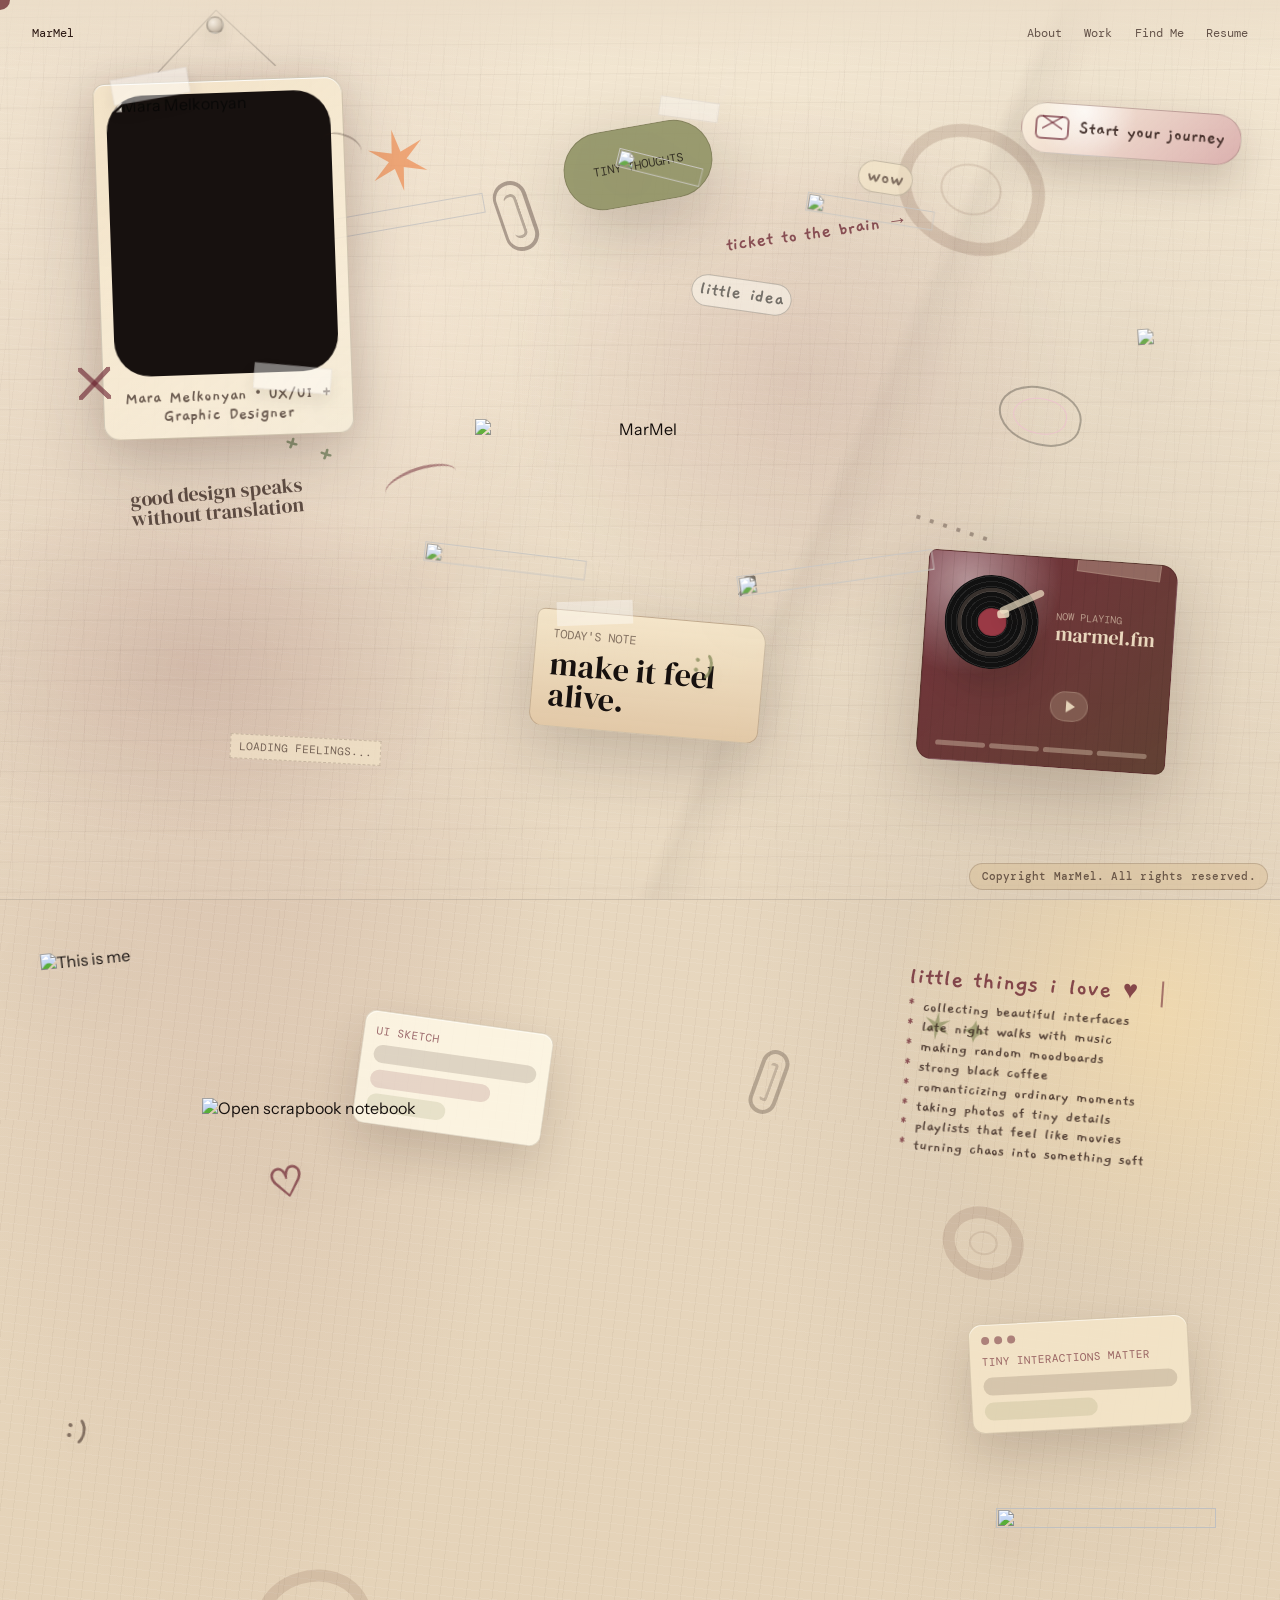
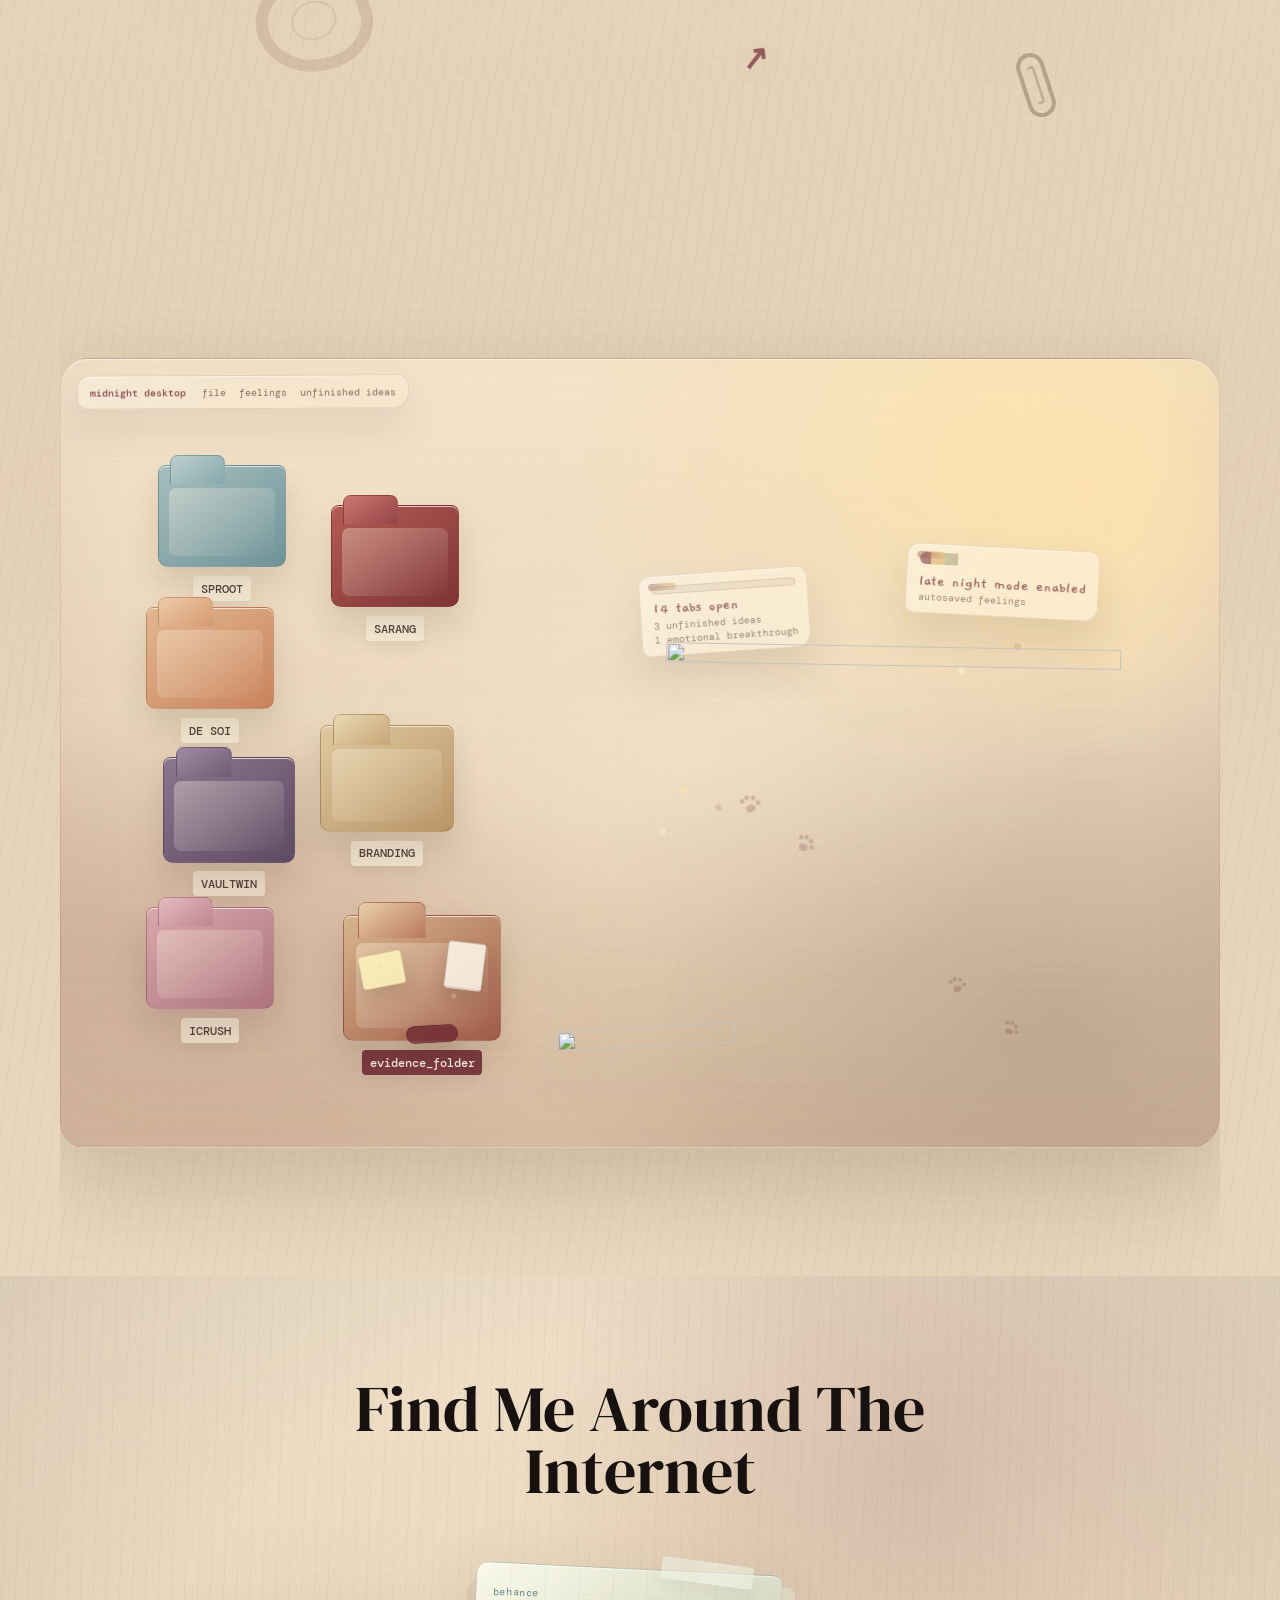
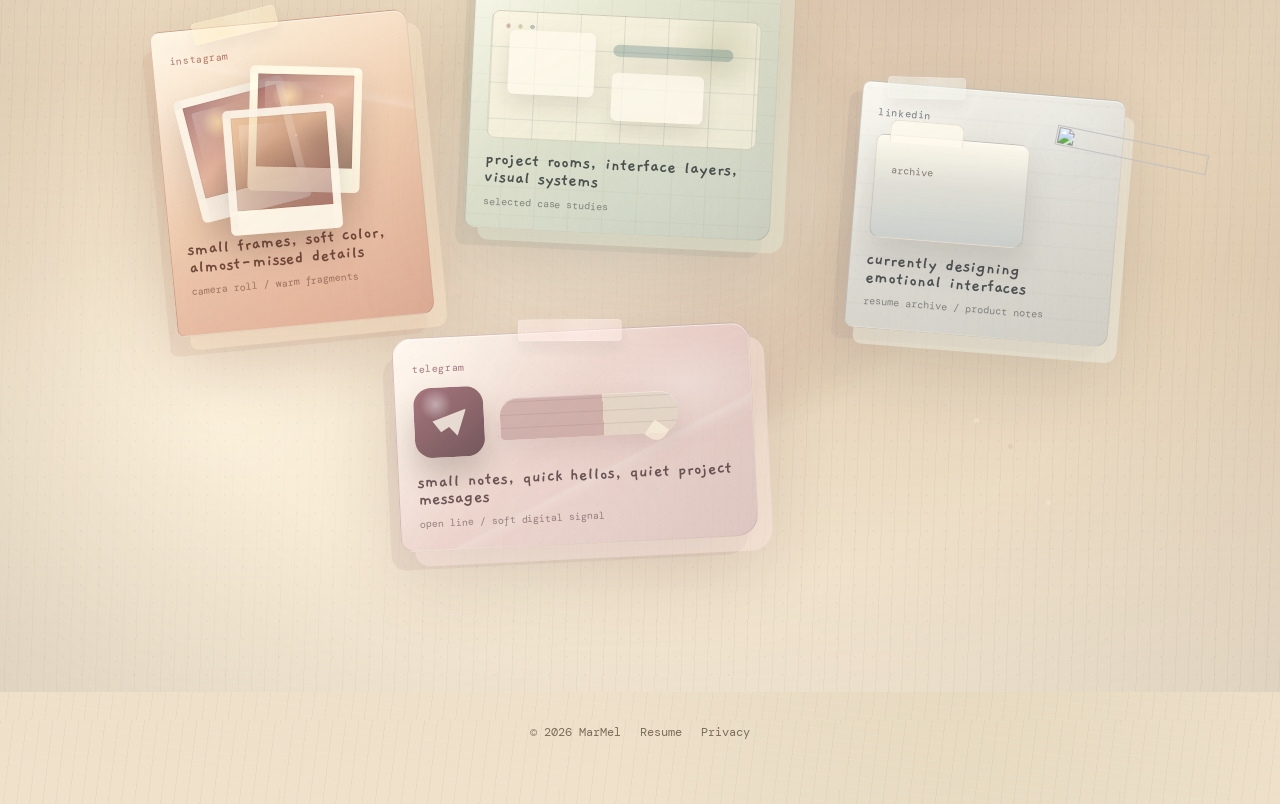
==== commit 34c068f6: "Add DE SOI case study page" ====
--- a/index.html
+++ b/index.html
@@ -28,7 +28,7 @@
       }
     })();
   </script>
-  <link rel="stylesheet" href="styles.css?v=170" />
+  <link rel="stylesheet" href="styles.css?v=171" />
 </head>
 <body class="is-loading">
   <div class="cursor" id="cursor" aria-hidden="true"></div>
@@ -279,7 +279,7 @@
             <strong>SPROOT</strong>
           </a>
 
-          <a class="project-card desktop-folder lens merch" href="https://www.behance.net/gallery/162852245/-Love" target="_blank" rel="noopener" data-project="DE SOI" aria-label="Open DE SOI project" style="--top: 31%; --left: 7%; --r: 2.5deg; --s: .99; --w: 136px; --float: 1; --folder-top: #e2b68f; --folder-bottom: #c9835c; --folder-tab-top: #edcba9; --folder-tab-bottom: #d69a70; --folder-border: rgba(128, 75, 48, .22);">
+          <a class="project-card desktop-folder lens merch" href="/de-soi.html" target="_blank" rel="noopener" data-project="DE SOI" data-case-page="true" aria-label="Open DE SOI project case study" style="--top: 31%; --left: 7%; --r: 2.5deg; --s: .99; --w: 136px; --float: 1; --folder-top: #e2b68f; --folder-bottom: #c9835c; --folder-tab-top: #edcba9; --folder-tab-bottom: #d69a70; --folder-border: rgba(128, 75, 48, .22);">
             <span class="folder-icon" aria-hidden="true"></span>
             <strong>DE SOI</strong>
           </a>
@@ -418,6 +418,6 @@
     </article>
   </section>
 
-  <script src="main.js?v=128" defer></script>
+  <script src="main.js?v=129" defer></script>
 </body>
 </html>
--- a/styles.css
+++ b/styles.css
@@ -7449,6 +7449,317 @@
 .resume-star { right: 6%; top: 17%; font-size: 2rem; color: rgba(139,143,95,.72); animation-delay: -2s; }
 .resume-arrow { left: 51%; bottom: 1%; font-size: 1.8rem; transform: rotate(10deg); animation-delay: -4s; }
 
+.case-study-page {
+  min-height: 100vh;
+}
+
+.case-study-main {
+  position: relative;
+  z-index: 1;
+  width: min(1180px, calc(100% - 2rem));
+  margin: 0 auto;
+  padding: clamp(6.5rem, 10vw, 9rem) 0 clamp(4rem, 8vw, 7rem);
+}
+
+.case-study-nav {
+  z-index: 20;
+}
+
+.case-study-hero {
+  display: grid;
+  grid-template-columns: minmax(0, .85fr) minmax(320px, 1.15fr);
+  gap: clamp(1.5rem, 4vw, 4rem);
+  align-items: center;
+  min-height: min(760px, calc(100vh - 7rem));
+  padding-bottom: clamp(2rem, 6vw, 5rem);
+}
+
+.case-study-hero-copy p,
+.case-study-section-heading small,
+.case-study-note small,
+.case-study-breakdown small {
+  margin: 0 0 .75rem;
+  color: rgba(104,31,45,.78);
+  font: 600 .76rem/1.2 var(--mono);
+  text-transform: uppercase;
+  letter-spacing: .08em;
+}
+
+.case-study-hero-copy h1 {
+  margin: 0;
+  color: var(--burgundy);
+  font-family: var(--display);
+  font-size: clamp(5rem, 16vw, 14rem);
+  font-weight: 400;
+  line-height: .8;
+}
+
+.case-study-hero-copy span {
+  display: block;
+  max-width: 31rem;
+  margin-top: 1.5rem;
+  color: rgba(42,23,18,.78);
+  font: 500 clamp(1.05rem, 2.2vw, 1.42rem)/1.45 var(--body);
+}
+
+.case-study-hero-media,
+.case-study-photo,
+.case-study-video-card,
+.case-study-note,
+.case-study-breakdown article {
+  position: relative;
+  border: 1px solid rgba(42,23,18,.16);
+  box-shadow: var(--shadow);
+}
+
+.case-study-hero-media {
+  margin: 0;
+  padding: clamp(.7rem, 1.8vw, 1.1rem);
+  border-radius: 6px;
+  background: rgba(251,242,223,.72);
+  transform: rotate(1.2deg);
+}
+
+.case-study-hero-media img,
+.case-study-photo img {
+  width: 100%;
+  border-radius: 4px;
+  object-fit: cover;
+}
+
+.case-study-hero-media img {
+  aspect-ratio: 4 / 3;
+}
+
+.case-study-tape {
+  position: absolute;
+  z-index: 2;
+  width: 7rem;
+  height: 2rem;
+  background: rgba(244,229,201,.78);
+  box-shadow: 0 5px 16px rgba(42,23,18,.12);
+}
+
+.case-study-tape-left {
+  left: 8%;
+  top: -.7rem;
+  transform: rotate(-7deg);
+}
+
+.case-study-intro,
+.case-study-breakdown {
+  display: grid;
+  grid-template-columns: repeat(2, minmax(0, 1fr));
+  gap: clamp(1rem, 2.5vw, 1.8rem);
+  margin: clamp(1.5rem, 4vw, 3.5rem) 0;
+}
+
+.case-study-note,
+.case-study-breakdown article {
+  padding: clamp(1.3rem, 3vw, 2rem);
+  border-radius: 6px;
+  background:
+    linear-gradient(135deg, rgba(251,242,223,.92), rgba(234,220,199,.86)),
+    repeating-linear-gradient(0deg, rgba(42,23,18,.025) 0 1px, transparent 1px 9px);
+}
+
+.case-study-note:nth-child(1) {
+  transform: rotate(-1deg);
+}
+
+.case-study-note:nth-child(2) {
+  margin-top: 1.2rem;
+  transform: rotate(1.1deg);
+}
+
+.case-study-note h2,
+.case-study-section-heading h2,
+.case-study-breakdown h2 {
+  margin: 0;
+  color: var(--espresso);
+  font-family: var(--display);
+  font-size: clamp(2rem, 4.8vw, 4rem);
+  font-weight: 400;
+  line-height: .95;
+}
+
+.case-study-note p,
+.case-study-breakdown p,
+.case-study-video-card p,
+.case-study-breakdown li {
+  color: rgba(42,23,18,.74);
+  font: 500 1rem/1.7 var(--body);
+}
+
+.case-study-gallery {
+  display: grid;
+  grid-template-columns: 1.15fr .85fr;
+  gap: clamp(1rem, 2.5vw, 1.7rem);
+  align-items: stretch;
+  margin: clamp(2rem, 5vw, 4.5rem) 0;
+}
+
+.case-study-photo {
+  margin: 0;
+  padding: .8rem;
+  border-radius: 6px;
+  background: rgba(251,242,223,.76);
+}
+
+.case-study-photo-large {
+  grid-row: span 2;
+  transform: rotate(-.8deg);
+}
+
+.case-study-photo:not(.case-study-photo-large):nth-child(2) {
+  transform: rotate(1.4deg);
+}
+
+.case-study-photo:not(.case-study-photo-large):nth-child(3) {
+  transform: rotate(-1.2deg);
+}
+
+.case-study-photo img {
+  aspect-ratio: 4 / 3;
+}
+
+.case-study-photo-large img {
+  height: 100%;
+}
+
+.case-study-photo figcaption {
+  margin-top: .65rem;
+  color: rgba(42,23,18,.68);
+  font: 600 .78rem/1.4 var(--mono);
+}
+
+.case-study-motion {
+  margin: clamp(3rem, 6vw, 5.5rem) 0;
+}
+
+.case-study-section-heading {
+  max-width: 42rem;
+  margin-bottom: 1.4rem;
+}
+
+.case-study-video-grid {
+  display: grid;
+  grid-template-columns: repeat(3, minmax(0, 1fr));
+  gap: clamp(1rem, 2.2vw, 1.5rem);
+}
+
+.case-study-video-card {
+  padding: .75rem .75rem 1.25rem;
+  border-radius: 6px;
+  background: rgba(251,242,223,.8);
+}
+
+.case-study-video-frame {
+  position: relative;
+  overflow: hidden;
+  border-radius: 5px;
+  background:
+    radial-gradient(circle at 50% 45%, rgba(255,246,226,.36), transparent 34%),
+    linear-gradient(135deg, rgba(104,31,45,.78), rgba(42,23,18,.86));
+}
+
+.case-study-video-frame::before {
+  content: "video";
+  position: absolute;
+  left: .8rem;
+  top: .8rem;
+  z-index: 2;
+  padding: .28rem .5rem;
+  border-radius: 999px;
+  background: rgba(251,242,223,.82);
+  color: rgba(42,23,18,.72);
+  font: 600 .68rem/1 var(--mono);
+  text-transform: uppercase;
+  letter-spacing: .08em;
+}
+
+.case-study-video-frame video {
+  display: block;
+  width: 100%;
+  aspect-ratio: 9 / 12;
+  object-fit: cover;
+}
+
+.case-study-video-card h3 {
+  margin: 1rem 0 .35rem;
+  color: var(--espresso);
+  font-family: var(--display);
+  font-size: 1.65rem;
+  font-weight: 400;
+  line-height: 1;
+}
+
+.case-study-video-card p {
+  margin: 0;
+  font-size: .94rem;
+}
+
+.case-study-breakdown article:nth-child(1) {
+  transform: rotate(.8deg);
+}
+
+.case-study-breakdown article:nth-child(2) {
+  transform: rotate(-.8deg);
+}
+
+.case-study-swatches {
+  display: flex;
+  flex-wrap: wrap;
+  gap: .6rem;
+  margin-top: 1.2rem;
+}
+
+.case-study-swatches span {
+  width: clamp(2.7rem, 7vw, 4.2rem);
+  aspect-ratio: 1;
+  border: 1px solid rgba(42,23,18,.18);
+  border-radius: 50%;
+  background: var(--swatch);
+  box-shadow: 0 10px 24px rgba(42,23,18,.14);
+}
+
+.case-study-breakdown ul {
+  display: grid;
+  gap: .65rem;
+  margin: 1rem 0 0;
+  padding: 0;
+  list-style: none;
+}
+
+.case-study-breakdown li {
+  position: relative;
+  padding-left: 1.15rem;
+}
+
+.case-study-breakdown li::before {
+  content: "♡";
+  position: absolute;
+  left: 0;
+  color: var(--burgundy);
+  font-family: var(--hand);
+}
+
+.case-study-paper-one {
+  left: -4%;
+  top: 10rem;
+  transform: rotate(-10deg);
+}
+
+.case-study-paper-two {
+  right: -3%;
+  top: 38%;
+  transform: rotate(8deg);
+}
+
+.case-study-heart { left: 2%; top: 8rem; font-size: 3rem; transform: rotate(-13deg); }
+.case-study-star { right: 7%; top: 12rem; font-size: 2rem; color: rgba(139,143,95,.72); animation-delay: -2s; }
+.case-study-arrow { left: 52%; bottom: 2%; font-size: 1.8rem; transform: rotate(10deg); animation-delay: -4s; }
+
 .reveal { opacity: 0; transform: translateY(20px); transition: opacity .55s ease, transform .55s ease; }
 .reveal.in-view { opacity: 1; transform: translateY(0); }
 .float-card.reveal { transform: rotate(var(--r)) translateY(20px); }
@@ -7710,6 +8021,22 @@
   .badge-string { display: none; }
   .doodle { display: none; }
   .section-heading { display: grid; justify-content: start; }
+
+  .case-study-hero,
+  .case-study-intro,
+  .case-study-gallery,
+  .case-study-video-grid,
+  .case-study-breakdown {
+    grid-template-columns: 1fr;
+  }
+
+  .case-study-hero {
+    min-height: 0;
+  }
+
+  .case-study-photo-large {
+    grid-row: auto;
+  }
 }
 
 @media (max-width: 760px) {
@@ -7786,6 +8113,30 @@
   .resume-heart,
   .resume-star,
   .resume-arrow {
+    display: none;
+  }
+
+  .case-study-main {
+    width: min(100% - 2rem, 680px);
+    padding-top: 2.5rem;
+  }
+
+  .case-study-hero-media,
+  .case-study-note,
+  .case-study-note:nth-child(2),
+  .case-study-photo,
+  .case-study-photo:not(.case-study-photo-large):nth-child(2),
+  .case-study-photo:not(.case-study-photo-large):nth-child(3),
+  .case-study-breakdown article {
+    margin-top: 0;
+    transform: none;
+  }
+
+  .case-study-paper-one,
+  .case-study-paper-two,
+  .case-study-heart,
+  .case-study-star,
+  .case-study-arrow {
     display: none;
   }
 }
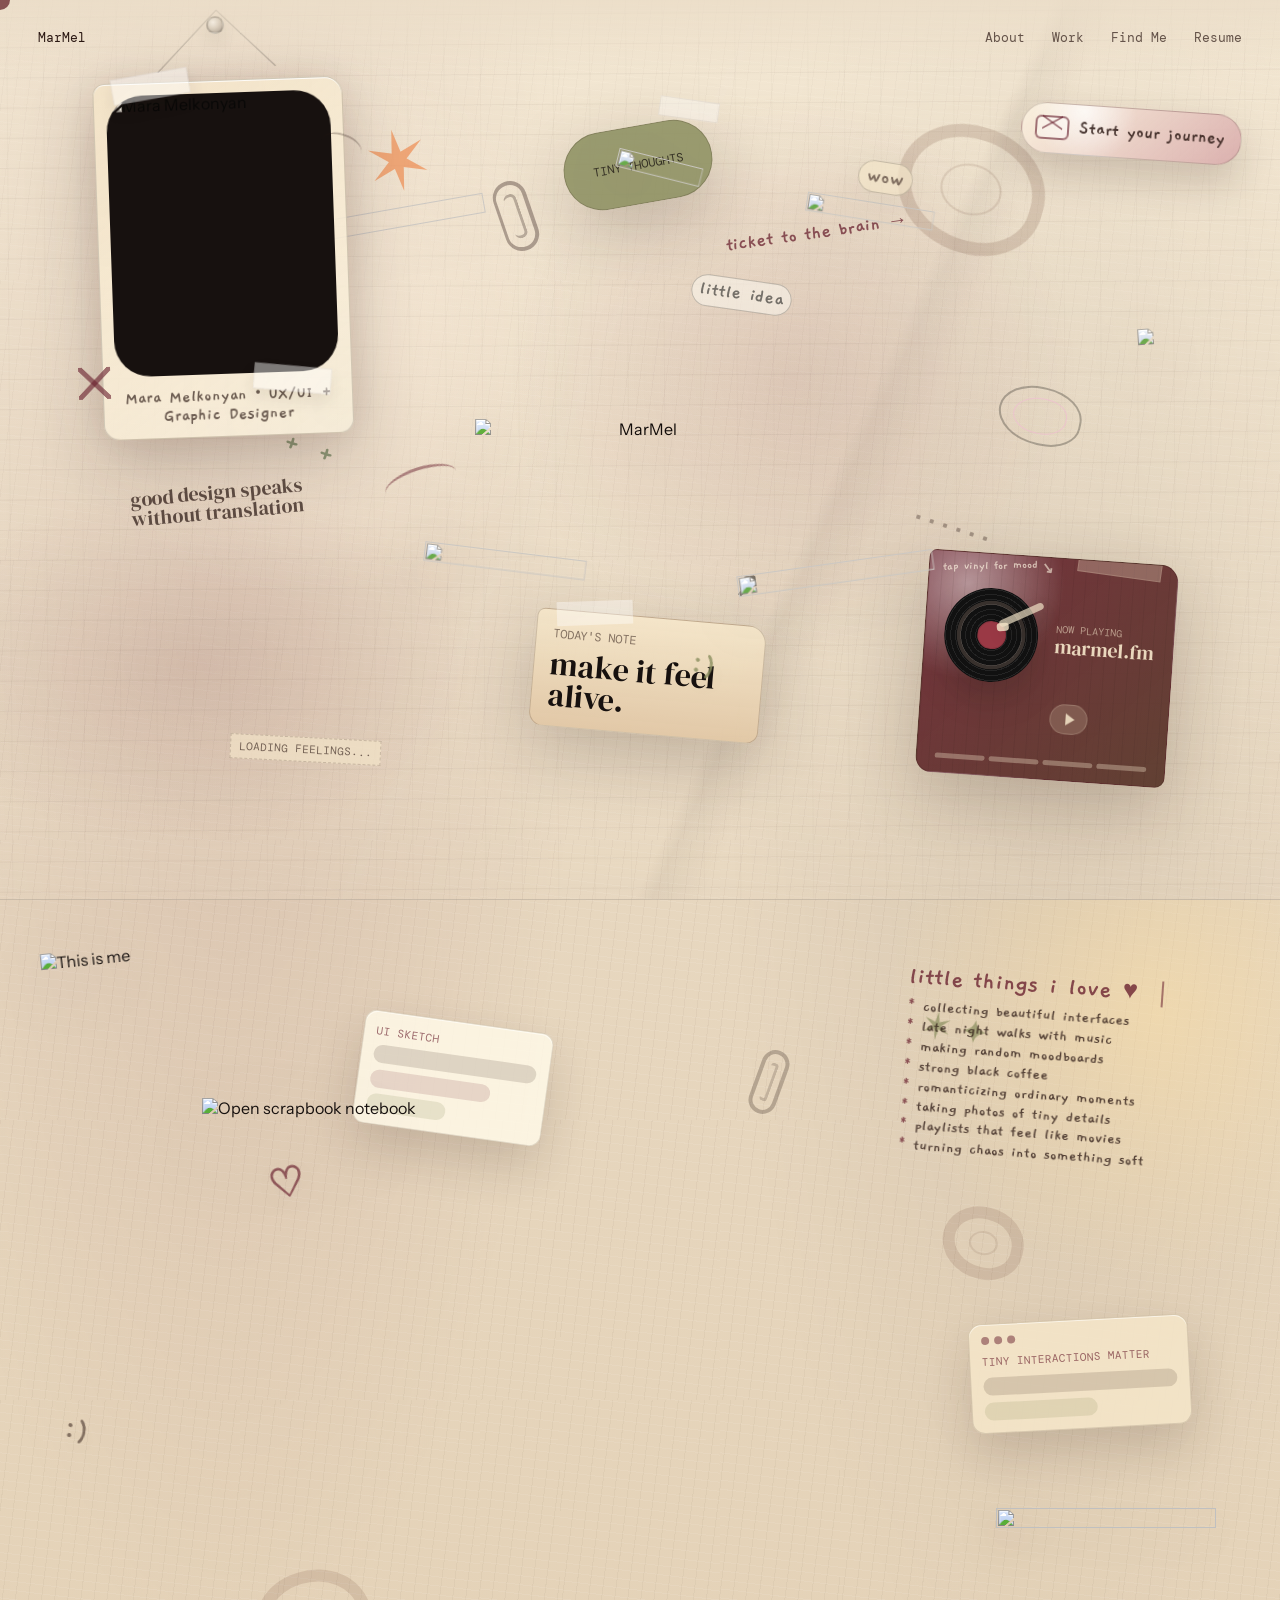
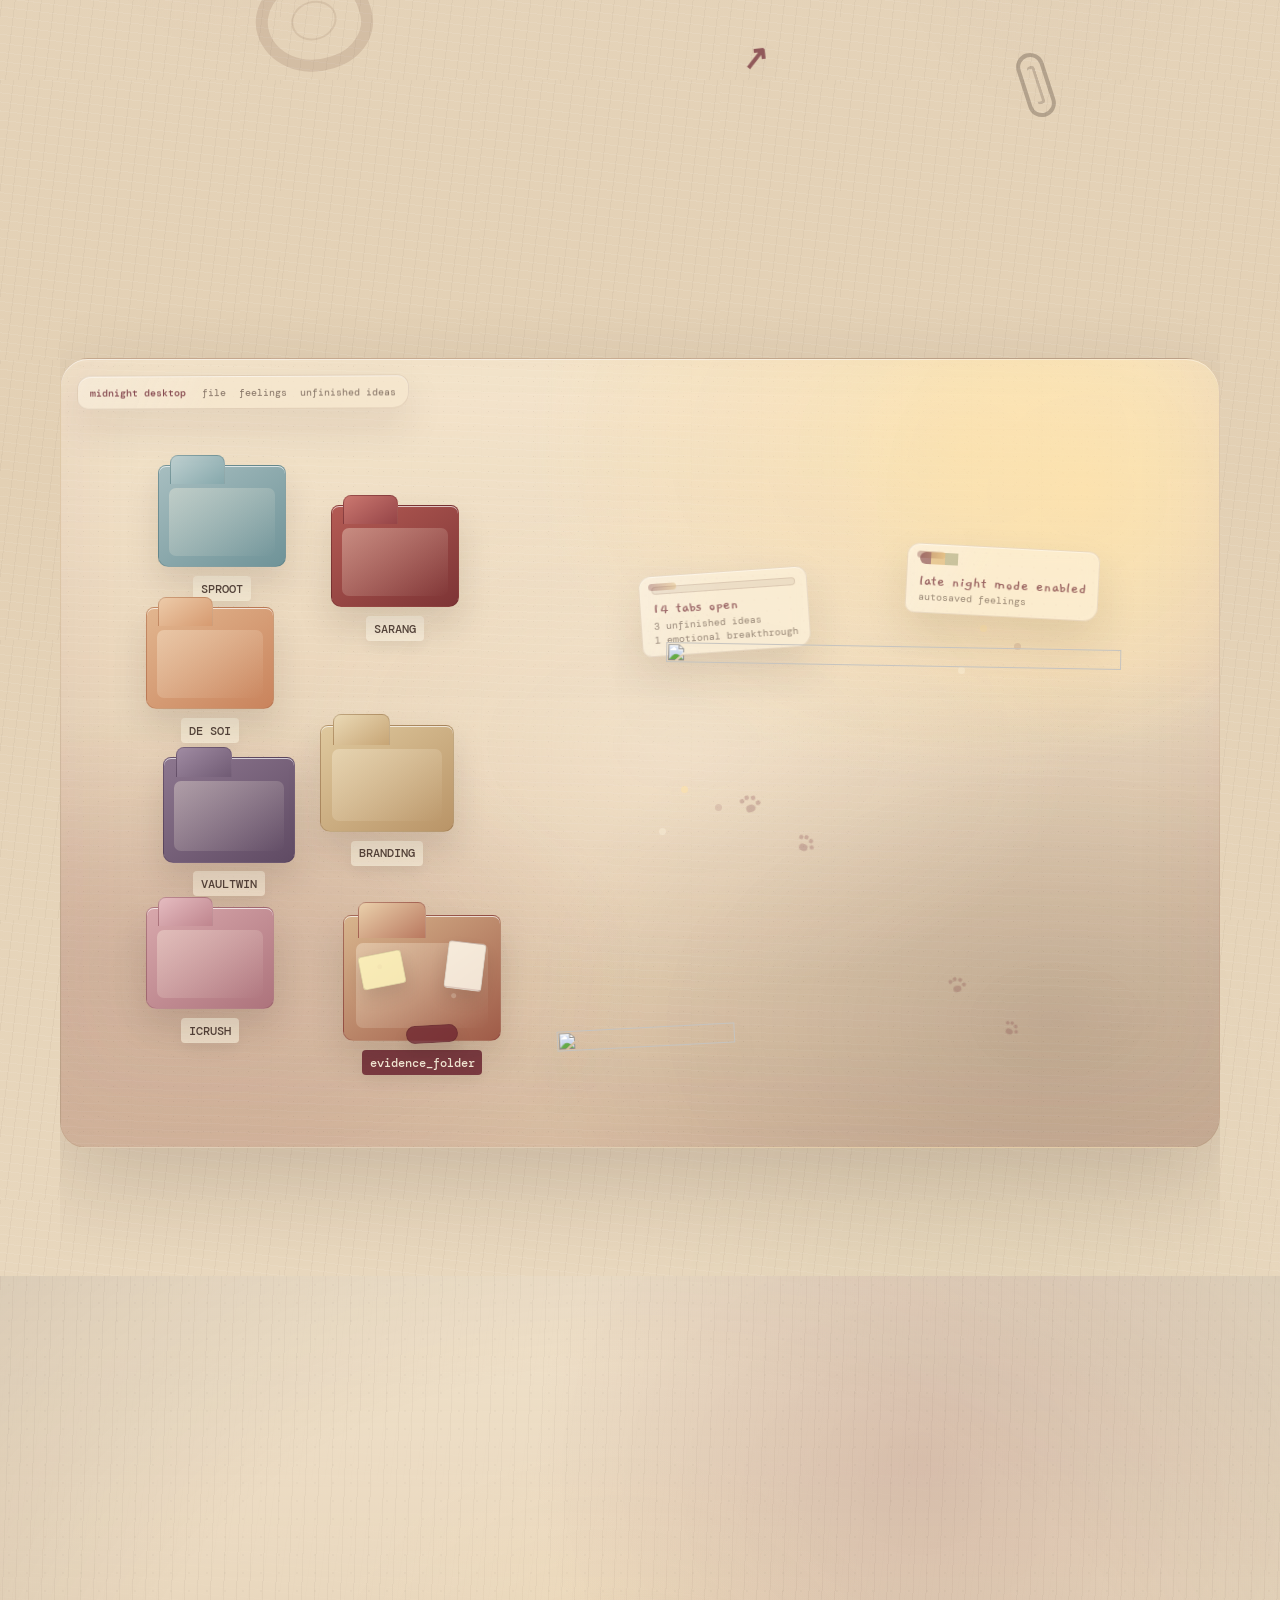
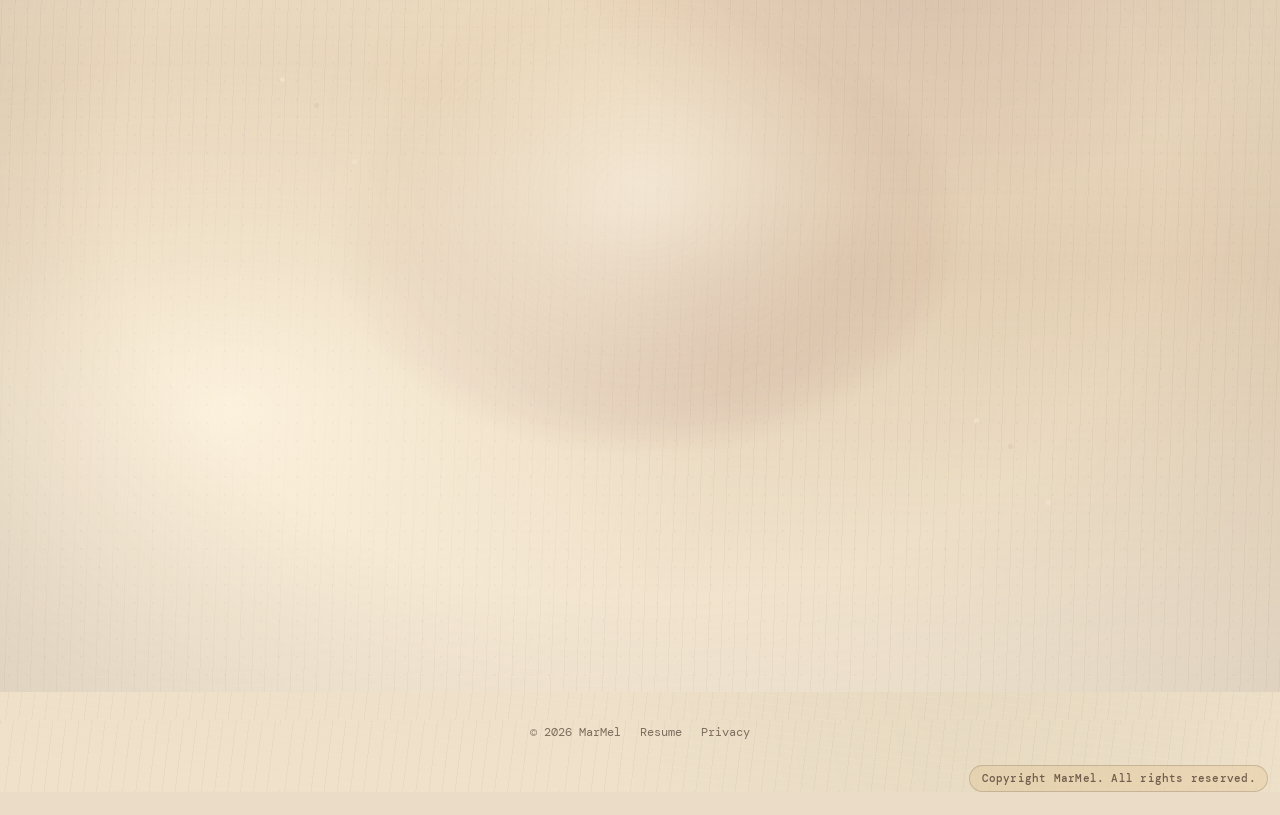
==== commit 64ada656: "Update portfolio routing and case studies" ====
--- a/index.html
+++ b/index.html
@@ -28,7 +28,7 @@
       }
     })();
   </script>
-  <link rel="stylesheet" href="styles.css?v=171" />
+  <link rel="stylesheet" href="/styles.css?v=172" />
 </head>
 <body class="is-loading">
   <div class="cursor" id="cursor" aria-hidden="true"></div>
@@ -136,6 +136,7 @@
         </article>
 
         <article class="float-card playlist-card draggable" style="--x: 72%; --y: 62%; --r: 4deg;">
+          <p class="playlist-hint">tap vinyl for mood</p>
           <div class="record-player" aria-hidden="true">
             <div class="record">
               <span></span>
@@ -154,7 +155,7 @@
             <span></span><span></span><span></span><span></span>
           </div>
           <audio id="soft-focus-audio" preload="metadata" loop playsinline>
-            <source src="music.mp3" type="audio/mpeg" />
+            <source src="/music.mp3" type="audio/mpeg" />
           </audio>
         </article>
       </div>
@@ -274,7 +275,7 @@
             <span class="desktop-paw work-paw-four"></span>
           </span>
           <img class="work-folder-cat" src="/images/caty.gif" width="400" height="226" alt="" aria-hidden="true" loading="lazy" decoding="async" />
-          <a class="project-card desktop-folder product impact" href="https://www.behance.net/gallery/244905297/Media-Monitoring-UXUI" target="_blank" rel="noopener" data-project="SPROOT" aria-label="Open SPROOT project" style="--top: 13%; --left: 8%; --r: -4deg; --s: 1; --w: 136px; --float: 0; --folder-top: #a7bec0; --folder-bottom: #6f9398; --folder-tab-top: #bfd0d0; --folder-tab-bottom: #86a8ac; --folder-border: rgba(47, 82, 87, .23);">
+          <a class="project-card desktop-folder product impact" href="/sproot.html" target="_blank" rel="noopener" data-project="SPROOT" data-case-page="true" aria-label="Open SPROOT project case study" style="--top: 13%; --left: 8%; --r: -4deg; --s: 1; --w: 136px; --float: 0; --folder-top: #a7bec0; --folder-bottom: #6f9398; --folder-tab-top: #bfd0d0; --folder-tab-bottom: #86a8ac; --folder-border: rgba(47, 82, 87, .23);">
             <span class="folder-icon" aria-hidden="true"></span>
             <strong>SPROOT</strong>
           </a>
@@ -284,22 +285,22 @@
             <strong>DE SOI</strong>
           </a>
 
-          <a class="project-card desktop-folder product ai" href="https://www.behance.net/gallery/249514517/Vaultwin-Blockchain-Identity-UXUI-Graphic-Design" target="_blank" rel="noopener" data-project="VAULTWIN" aria-label="Open VAULTWIN project" style="--top: 50%; --left: 8.5%; --r: -2deg; --s: 1; --w: 140px; --float: 2; --folder-top: #8d778f; --folder-bottom: #5f4a63; --folder-tab-top: #a08ba2; --folder-tab-bottom: #705b74; --folder-border: rgba(65, 45, 68, .24); --folder-label-bg: rgba(251, 242, 223, .58); --folder-label-color: rgba(42, 23, 18, .78);">
+          <a class="project-card desktop-folder product ai" href="/vaultwin.html" target="_blank" rel="noopener" data-project="VAULTWIN" data-case-page="true" aria-label="Open VAULTWIN project case study" style="--top: 50%; --left: 8.5%; --r: -2deg; --s: 1; --w: 140px; --float: 2; --folder-top: #8d778f; --folder-bottom: #5f4a63; --folder-tab-top: #a08ba2; --folder-tab-bottom: #705b74; --folder-border: rgba(65, 45, 68, .24); --folder-label-bg: rgba(251, 242, 223, .58); --folder-label-color: rgba(42, 23, 18, .78);">
             <span class="folder-icon" aria-hidden="true"></span>
             <strong>VAULTWIN</strong>
           </a>
 
-          <a class="project-card desktop-folder product impact" href="https://www.behance.net/gallery/243719865/iCrush-WEB3-BRAND-IDENTITY-UXUI-DESIGN" target="_blank" rel="noopener" data-project="ICRUSH" aria-label="Open ICRUSH project" style="--top: 69%; --left: 7%; --r: 3.5deg; --s: .99; --w: 136px; --float: 3; --folder-top: #d8a8ac; --folder-bottom: #ad737c; --folder-tab-top: #e5bcc0; --folder-tab-bottom: #bf858e; --folder-border: rgba(101, 48, 56, .22);">
+          <a class="project-card desktop-folder product impact" href="/icrush.html" target="_blank" rel="noopener" data-project="ICRUSH" data-case-page="true" aria-label="Open ICRUSH project case study" style="--top: 69%; --left: 7%; --r: 3.5deg; --s: .99; --w: 136px; --float: 3; --folder-top: #d8a8ac; --folder-bottom: #ad737c; --folder-tab-top: #e5bcc0; --folder-tab-bottom: #bf858e; --folder-border: rgba(101, 48, 56, .22);">
             <span class="folder-icon" aria-hidden="true"></span>
             <strong>ICRUSH</strong>
           </a>
 
-          <a class="project-card desktop-folder lens merch" href="https://www.behance.net/gallery/181752253/Food-Delivery-App" target="_blank" rel="noopener" data-project="SARANG" aria-label="Open SARANG project" style="--top: 18%; --left: 23%; --r: 1.5deg; --s: .97; --w: 136px; --float: 4; --folder-top: #b45b54; --folder-bottom: #7d3435; --folder-tab-top: #cb7870; --folder-tab-bottom: #954447; --folder-border: rgba(92, 35, 35, .28); --folder-label-bg: rgba(251, 242, 223, .66);">
+          <a class="project-card desktop-folder lens merch" href="/sarang.html" target="_blank" rel="noopener" data-project="SARANG" data-case-page="true" aria-label="Open SARANG project case study" style="--top: 18%; --left: 23%; --r: 1.5deg; --s: .97; --w: 136px; --float: 4; --folder-top: #b45b54; --folder-bottom: #7d3435; --folder-tab-top: #cb7870; --folder-tab-bottom: #954447; --folder-border: rgba(92, 35, 35, .28); --folder-label-bg: rgba(251, 242, 223, .66);">
             <span class="folder-icon" aria-hidden="true"></span>
             <strong>SARANG</strong>
           </a>
 
-          <a class="project-card desktop-folder branding-folder" href="https://www.behance.net/melkonyan_designer" target="_blank" rel="noopener" data-project="BRANDING" aria-label="Open Branding projects folder" style="--top: 46%; --left: 22%; --r: -3deg; --s: 1; --w: 142px; --float: 5; --folder-top: #dfc99e; --folder-bottom: #b99467; --folder-tab-top: #ead9b5; --folder-tab-bottom: #c7a575; --folder-border: rgba(107, 73, 43, .24);">
+          <a class="project-card desktop-folder branding-folder" href="/branding.html" target="_blank" rel="noopener" data-project="BRANDING" data-case-page="true" aria-label="Open Branding projects case study" style="--top: 46%; --left: 22%; --r: -3deg; --s: 1; --w: 142px; --float: 5; --folder-top: #dfc99e; --folder-bottom: #b99467; --folder-tab-top: #ead9b5; --folder-tab-bottom: #c7a575; --folder-border: rgba(107, 73, 43, .24);">
             <span class="folder-icon" aria-hidden="true"></span>
             <strong>BRANDING</strong>
           </a>
@@ -418,6 +419,6 @@
     </article>
   </section>
 
-  <script src="main.js?v=129" defer></script>
+  <script src="/main.js?v=130" defer></script>
 </body>
 </html>
--- a/styles.css
+++ b/styles.css
@@ -65,10 +65,10 @@
 }
 
 .copyright-shield {
-  position: fixed;
-  right: max(12px, env(safe-area-inset-right));
-  bottom: max(10px, env(safe-area-inset-bottom));
-  z-index: 450;
+  position: relative;
+  z-index: 1;
+  width: fit-content;
+  margin: -2.4rem max(12px, env(safe-area-inset-right)) 1.4rem auto;
   padding: .45rem .7rem;
   border: 1px solid rgba(42,23,18,.16);
   border-radius: 999px;
@@ -1280,11 +1280,11 @@
   position: fixed;
   inset: 0 0 auto;
   z-index: 100;
-  height: 66px;
+  height: 74px;
   display: flex;
   align-items: center;
   justify-content: space-between;
-  padding: 0 clamp(1rem, 3vw, 2rem);
+  padding: 0 clamp(1.15rem, 3.4vw, 2.35rem);
   background: linear-gradient(180deg, rgba(234,220,199,.82), rgba(234,220,199,0));
   color: var(--espresso);
 }
@@ -1293,11 +1293,11 @@
   color: inherit;
   text-decoration: none;
   font-family: var(--mono);
-  font-size: 12px;
+  font-size: 13px;
 }
 .nav-links {
   display: flex;
-  gap: 1.4rem;
+  gap: 1.7rem;
 }
 .nav-links a {
   opacity: .7;
@@ -2291,12 +2291,13 @@
 .folder-card span,
 .folder-card small { font-family: var(--mono); color: rgba(15,15,13,.62); font-size: 12px; }
 .playlist-card {
+  position: relative;
   width: 250px;
   display: grid;
   grid-template-columns: auto 1fr;
   align-items: center;
   gap: .75rem;
-  padding: 1rem .9rem .85rem;
+  padding: 1.82rem .9rem .85rem;
   border-radius: 8px 18px 10px 16px;
   background:
     linear-gradient(90deg, rgba(42,23,18,.08) 1px, transparent 1px),
@@ -2307,6 +2308,32 @@
   text-align: center;
   overflow: hidden;
   color: var(--cream);
+  cursor: pointer;
+}
+.playlist-hint {
+  position: absolute;
+  left: .82rem;
+  top: .42rem;
+  margin: 0;
+  max-width: 15ch;
+  color: rgba(255,246,226,.68);
+  font-family: var(--hand);
+  font-size: .78rem;
+  font-weight: 700;
+  line-height: .82;
+  text-align: left;
+  transform: rotate(-5deg);
+  pointer-events: none;
+}
+.playlist-hint::after {
+  content: "↘";
+  position: absolute;
+  left: calc(100% + .18rem);
+  top: .1rem;
+  color: rgba(255,246,226,.58);
+  font-size: .9rem;
+  line-height: 1;
+  transform: rotate(10deg);
 }
 .record-player {
   position: relative;
@@ -2389,6 +2416,9 @@
   cursor: pointer;
   -webkit-backdrop-filter: blur(10px);
   backdrop-filter: blur(10px);
+}
+.playlist-card:hover .record {
+  filter: brightness(1.06);
 }
 .play-icon {
   width: 0;
@@ -6976,21 +7006,21 @@
   justify-content: space-between;
   width: min(1160px, 92vw);
   margin: 0 auto;
-  padding: 1rem 0;
+  padding: 1.15rem 0;
   color: var(--espresso);
 }
 
 .privacy-actions {
   display: flex;
   align-items: center;
-  gap: .75rem;
+  gap: .9rem;
 }
 
 .privacy-back {
   display: inline-flex;
   align-items: center;
-  min-height: 42px;
-  padding: .7rem .95rem;
+  min-height: 46px;
+  padding: .78rem 1.08rem;
   border: 1px solid rgba(42,23,18,.14);
   border-radius: 999px;
   background: rgba(251,242,223,.72);
@@ -7076,6 +7106,39 @@
 
 .privacy-section:nth-child(1) { --privacy-r: -1.6deg; }
 .privacy-section:nth-child(2) { --privacy-r: 1.3deg; margin-top: 1.6rem; }
+
+.not-found-page,
+.not-found-page::before,
+.not-found-page::after {
+  background: transparent;
+  background-image: none;
+}
+
+.not-found-page {
+  min-height: 100vh;
+}
+
+.not-found-main {
+  display: grid;
+  min-height: 100svh;
+  place-items: center;
+  padding: clamp(1rem, 4vw, 2rem);
+}
+
+.not-found-photo-link {
+  display: block;
+}
+
+.not-found-photo-link:hover {
+  text-decoration: none;
+}
+
+.not-found-photo-link img {
+  width: min(100%, 920px);
+  max-height: calc(100svh - 2rem);
+  object-fit: contain;
+  pointer-events: auto;
+}
 .privacy-section:nth-child(3) { --privacy-r: 1deg; }
 .privacy-section:nth-child(4) { --privacy-r: -1.2deg; margin-top: 1.4rem; }
 .privacy-contact-card {
@@ -7421,6 +7484,33 @@
   background: rgba(251,242,223,.72);
   color: rgba(42,23,18,.64);
   font: 11px var(--mono);
+}
+
+.resume-skill-groups {
+  display: grid;
+  gap: .95rem;
+}
+
+.resume-skill-groups article {
+  padding-top: .85rem;
+  border-top: 1px dashed rgba(42,23,18,.14);
+}
+
+.resume-skill-groups article:first-child {
+  padding-top: 0;
+  border-top: 0;
+}
+
+.resume-skill-groups h2 {
+  margin: 0 0 .35rem;
+  color: rgba(104,31,45,.72);
+  font: 700 1.12rem / .95 var(--hand);
+}
+
+.resume-skill-groups p {
+  margin: 0;
+  color: rgba(42,23,18,.66);
+  font: .9rem / 1.55 var(--body);
 }
 
 .resume-languages {
@@ -7759,6 +7849,1024 @@
 .case-study-heart { left: 2%; top: 8rem; font-size: 3rem; transform: rotate(-13deg); }
 .case-study-star { right: 7%; top: 12rem; font-size: 2rem; color: rgba(139,143,95,.72); animation-delay: -2s; }
 .case-study-arrow { left: 52%; bottom: 2%; font-size: 1.8rem; transform: rotate(10deg); animation-delay: -4s; }
+
+.de-soi-page {
+  --desoi-navy: #121d47;
+  --desoi-lilac: #e7cdff;
+  --desoi-cream: #eae5dd;
+  --desoi-red: #b42547;
+  --desoi-orange: #ff671f;
+  --desoi-green: #005345;
+}
+
+.de-soi-hero {
+  grid-template-columns: minmax(0, .78fr) minmax(360px, 1.22fr);
+}
+
+.de-soi-hero .case-study-hero-copy h1 {
+  color: var(--desoi-navy);
+  letter-spacing: .01em;
+}
+
+.de-soi-hero .case-study-hero-copy span {
+  color: var(--desoi-red);
+  font-family: var(--display);
+  font-size: clamp(2.4rem, 5.6vw, 5.4rem);
+  font-weight: 400;
+  line-height: .9;
+}
+
+.de-soi-hero .case-study-hero-copy strong {
+  display: block;
+  max-width: 31rem;
+  margin-top: 1rem;
+  color: rgba(18,29,71,.82);
+  font: 600 clamp(1rem, 1.7vw, 1.25rem)/1.5 var(--body);
+}
+
+.de-soi-hero-media {
+  background:
+    radial-gradient(circle at 68% 18%, rgba(231,205,255,.8), transparent 34%),
+    linear-gradient(135deg, rgba(234,229,221,.95), rgba(251,242,223,.82));
+}
+
+.de-soi-hero-media img {
+  aspect-ratio: 1 / 1;
+  object-fit: contain;
+  background: rgba(231,205,255,.42);
+}
+
+.de-soi-hero-pills {
+  display: flex;
+  flex-wrap: wrap;
+  gap: .55rem;
+  margin-top: 1.35rem;
+}
+
+.de-soi-hero-pills em {
+  padding: .55rem .72rem;
+  border: 1px solid rgba(18,29,71,.2);
+  border-radius: 999px;
+  background: rgba(231,205,255,.42);
+  color: var(--desoi-navy);
+  font: 700 .74rem/1 var(--mono);
+  font-style: normal;
+  text-transform: uppercase;
+  letter-spacing: .06em;
+}
+
+.de-soi-product-showcase {
+  margin: clamp(2rem, 5vw, 4.5rem) 0;
+}
+
+.de-soi-product-grid {
+  display: grid;
+  grid-template-columns: repeat(3, minmax(0, 1fr));
+  gap: clamp(1rem, 2.4vw, 1.6rem);
+}
+
+.de-soi-product-card,
+.de-soi-story-grid article,
+.de-soi-botanical-grid article {
+  position: relative;
+  border: 1px solid rgba(18,29,71,.18);
+  border-radius: 6px;
+  background:
+    linear-gradient(135deg, rgba(251,242,223,.92), rgba(234,229,221,.9)),
+    repeating-linear-gradient(0deg, rgba(18,29,71,.025) 0 1px, transparent 1px 10px);
+  box-shadow: var(--shadow);
+}
+
+.de-soi-product-card {
+  overflow: hidden;
+  padding: 1rem 1rem 1.2rem;
+}
+
+.de-soi-product-card::before {
+  content: "";
+  position: absolute;
+  inset: .9rem .9rem auto auto;
+  width: 4.8rem;
+  aspect-ratio: 1;
+  border-radius: 54% 46% 62% 38% / 44% 52% 48% 56%;
+  background: var(--accent);
+  opacity: .78;
+  mix-blend-mode: multiply;
+}
+
+.de-soi-product-card img {
+  position: relative;
+  z-index: 1;
+  width: 100%;
+  aspect-ratio: 1;
+  object-fit: contain;
+  filter: drop-shadow(0 22px 22px rgba(18,29,71,.16));
+}
+
+.de-soi-product-card h3 {
+  margin: .75rem 0 .2rem;
+  color: var(--desoi-navy);
+  font-family: var(--display);
+  font-size: clamp(1.55rem, 3vw, 2.35rem);
+  font-weight: 400;
+  line-height: .95;
+}
+
+.de-soi-product-card p {
+  margin: 0;
+  color: rgba(18,29,71,.72);
+  font: 700 .78rem/1.45 var(--mono);
+  text-transform: uppercase;
+  letter-spacing: .04em;
+}
+
+.de-soi-story-grid {
+  display: grid;
+  grid-template-columns: repeat(3, minmax(0, 1fr));
+  gap: clamp(1rem, 2.4vw, 1.6rem);
+  margin: clamp(2.5rem, 5vw, 5rem) 0;
+}
+
+.de-soi-story-grid article {
+  overflow: hidden;
+  padding: .8rem 1.15rem 1.5rem;
+}
+
+.de-soi-story-grid article:nth-child(1) { transform: rotate(-.8deg); }
+.de-soi-story-grid article:nth-child(2) { transform: rotate(.7deg); }
+.de-soi-story-grid article:nth-child(3) { transform: rotate(-.4deg); }
+
+.de-soi-story-grid img,
+.de-soi-media-card img {
+  width: 100%;
+  aspect-ratio: 1;
+  border-radius: 4px;
+  object-fit: cover;
+}
+
+.de-soi-story-grid small,
+.de-soi-botanicals small {
+  display: block;
+  margin: 1rem 0 .5rem;
+  color: var(--desoi-red);
+  font: 700 .72rem/1.2 var(--mono);
+  text-transform: uppercase;
+  letter-spacing: .08em;
+}
+
+.de-soi-story-grid h2,
+.de-soi-botanical-grid h3 {
+  margin: 0;
+  color: var(--desoi-navy);
+  font-family: var(--display);
+  font-size: clamp(1.8rem, 3.2vw, 2.8rem);
+  font-weight: 400;
+  line-height: .95;
+}
+
+.de-soi-story-grid p,
+.de-soi-botanical-grid p {
+  color: rgba(18,29,71,.72);
+  font: 500 .98rem/1.65 var(--body);
+}
+
+.de-soi-photo-gallery .case-study-photo {
+  background: rgba(231,205,255,.34);
+}
+
+.de-soi-motion .case-study-video-grid {
+  grid-template-columns: repeat(3, minmax(0, 1fr));
+}
+
+.de-soi-media-card {
+  background:
+    linear-gradient(135deg, rgba(231,205,255,.46), rgba(234,229,221,.9)),
+    repeating-linear-gradient(90deg, rgba(18,29,71,.025) 0 1px, transparent 1px 12px);
+}
+
+.de-soi-media-card h3 {
+  color: var(--desoi-navy);
+}
+
+.de-soi-botanicals {
+  margin: clamp(2.5rem, 5vw, 5rem) 0;
+}
+
+.de-soi-botanical-grid {
+  display: grid;
+  grid-template-columns: repeat(3, minmax(0, 1fr));
+  gap: clamp(1rem, 2.4vw, 1.6rem);
+}
+
+.de-soi-botanical-grid article {
+  min-height: 220px;
+  padding: clamp(1.2rem, 2.8vw, 1.8rem);
+}
+
+.de-soi-botanical-grid article:nth-child(1) {
+  background:
+    radial-gradient(circle at 82% 18%, rgba(180,37,71,.18), transparent 28%),
+    linear-gradient(135deg, rgba(251,242,223,.94), rgba(234,229,221,.9));
+}
+
+.de-soi-botanical-grid article:nth-child(2) {
+  background:
+    radial-gradient(circle at 82% 18%, rgba(255,103,31,.18), transparent 28%),
+    linear-gradient(135deg, rgba(251,242,223,.94), rgba(234,229,221,.9));
+}
+
+.de-soi-botanical-grid article:nth-child(3) {
+  background:
+    radial-gradient(circle at 82% 18%, rgba(0,83,69,.18), transparent 28%),
+    linear-gradient(135deg, rgba(251,242,223,.94), rgba(234,229,221,.9));
+}
+
+.de-soi-press article {
+  background:
+    linear-gradient(135deg, rgba(231,205,255,.38), rgba(251,242,223,.92)),
+    repeating-linear-gradient(0deg, rgba(18,29,71,.03) 0 1px, transparent 1px 9px);
+}
+
+.de-soi-case-main {
+  width: min(1240px, calc(100% - 2rem));
+  padding-top: clamp(1.6rem, 4vw, 3rem);
+}
+
+.de-soi-case-section {
+  position: relative;
+  z-index: 2;
+  margin: clamp(2.8rem, 5vw, 5rem) 0;
+  scroll-margin-top: 100px;
+}
+
+.de-soi-case-layout {
+  display: grid;
+  grid-template-columns: minmax(160px, 220px) minmax(0, 1fr);
+  gap: clamp(1.4rem, 4vw, 4rem);
+  align-items: start;
+}
+
+.de-soi-case-content {
+  min-width: 0;
+}
+
+.de-soi-case-content .de-soi-case-section:first-child {
+  margin-top: 0;
+}
+
+.de-soi-case-title {
+  max-width: 760px;
+  margin-bottom: clamp(1.2rem, 3vw, 2rem);
+}
+
+.de-soi-case-title p {
+  margin: 0 0 .5rem;
+  color: rgba(42,23,18,.58);
+  font: 600 .76rem/1.2 var(--mono);
+  text-transform: uppercase;
+}
+
+.de-soi-case-title h1 {
+  margin: 0;
+  color: var(--burgundy);
+  font-family: var(--display);
+  font-size: clamp(2.8rem, 6vw, 5rem);
+  font-weight: 400;
+  line-height: .92;
+}
+
+.de-soi-case-title h2 {
+  max-width: 720px;
+  margin: .8rem 0 0;
+  color: var(--espresso);
+  font-family: var(--display);
+  font-size: clamp(1.35rem, 2.2vw, 2rem);
+  font-weight: 400;
+  line-height: 1.08;
+}
+
+.de-soi-case-title span {
+  display: block;
+  max-width: 660px;
+  margin-top: 1rem;
+  color: rgba(42,23,18,.72);
+  font: 500 .98rem/1.58 var(--body);
+}
+
+.de-soi-case-tabs {
+  position: sticky;
+  top: clamp(1rem, 3vw, 2rem);
+  z-index: 8;
+  display: grid;
+  gap: .22rem;
+  max-height: calc(100svh - 112px);
+  overflow: auto;
+  padding: .85rem;
+  border: 1px solid rgba(42,23,18,.16);
+  border-radius: 8px 8px 14px 7px;
+  background:
+    radial-gradient(circle, rgba(42,23,18,.035) .65px, transparent .95px),
+    linear-gradient(145deg, rgba(255,250,237,.9), rgba(239,222,197,.78));
+  background-size: 13px 13px, auto;
+  box-shadow: 0 24px 58px rgba(42,23,18,.12), inset 0 1px 0 rgba(255,255,255,.58);
+  transform: rotate(-.8deg);
+}
+
+.de-soi-case-tabs::before {
+  content: "Table of Contents";
+  margin: 0 0 .6rem;
+  color: rgba(104,31,45,.68);
+  font: 700 1.12rem/.9 var(--hand);
+}
+
+.de-soi-case-tabs a {
+  display: block;
+  padding: .34rem .2rem;
+  border: 0;
+  border-radius: 0;
+  background: transparent;
+  color: rgba(42,23,18,.66);
+  font: 12px/1.2 var(--mono);
+  text-decoration: none;
+  text-transform: lowercase;
+  transition: transform .24s ease, background .24s ease, color .24s ease;
+}
+
+.de-soi-case-tabs a:nth-child(odd),
+.de-soi-case-tabs a:nth-child(even) {
+  transform: none;
+}
+
+.de-soi-case-tabs a:hover,
+.de-soi-case-tabs a:focus-visible {
+  background: transparent;
+  color: var(--espresso);
+  text-decoration: none;
+  transform: translateX(3px);
+}
+
+.de-soi-case-actions {
+  display: grid;
+  gap: .48rem;
+  margin-top: 1rem;
+  padding-top: .85rem;
+  border-top: 1px dashed rgba(42,23,18,.16);
+}
+
+.de-soi-case-tabs .de-soi-case-actions a {
+  display: inline-flex;
+  justify-content: center;
+  padding: .65rem .72rem;
+  border: 1px solid rgba(42,23,18,.14);
+  border-radius: 999px;
+  background: rgba(251,242,223,.72);
+  box-shadow: 0 10px 24px rgba(42,23,18,.07);
+  color: rgba(42,23,18,.72);
+  font-size: 11px;
+}
+
+.de-soi-case-tabs .de-soi-case-actions a::after {
+  content: none;
+}
+
+.de-soi-case-tabs .de-soi-case-actions a:hover,
+.de-soi-case-tabs .de-soi-case-actions a:focus-visible {
+  background: rgba(255,247,189,.84);
+  transform: translateY(-1px);
+}
+
+.de-soi-case-section > .case-study-section-heading {
+  max-width: 620px;
+  margin-bottom: 1rem;
+}
+
+.de-soi-editorial-lede {
+  max-width: 880px;
+  margin: 0 auto clamp(1.6rem, 4vw, 3rem);
+  text-align: center;
+}
+
+.de-soi-editorial-lede small {
+  display: block;
+  margin-bottom: .85rem;
+  color: var(--desoi-red);
+  font: 700 .76rem/1 var(--mono);
+  text-transform: uppercase;
+  letter-spacing: .08em;
+}
+
+.de-soi-editorial-lede h2,
+.de-soi-final .case-study-section-heading h2,
+.de-soi-reflection .case-study-section-heading h2,
+.de-soi-page .case-study-section-heading h2 {
+  margin: 0;
+  color: var(--espresso);
+  font-family: var(--display);
+  font-size: clamp(1.45rem, 2.4vw, 2.25rem);
+  font-weight: 400;
+  line-height: 1.08;
+}
+
+.de-soi-editorial-lede p,
+.de-soi-final > p {
+  max-width: 760px;
+  margin: 1.4rem auto 0;
+  color: rgba(18,29,71,.72);
+  font: 500 clamp(1rem, 1.5vw, 1.18rem)/1.75 var(--body);
+}
+
+.de-soi-two-column,
+.de-soi-card-grid,
+.de-soi-meta-grid,
+.de-soi-research-grid,
+.de-soi-persona-grid,
+.de-soi-system-grid,
+.de-soi-color-grid,
+.de-soi-decision-grid,
+.de-soi-impact-grid,
+.de-soi-placeholder-grid {
+  display: grid;
+  gap: clamp(1rem, 2.4vw, 1.6rem);
+}
+
+.de-soi-two-column {
+  grid-template-columns: repeat(2, minmax(0, 1fr));
+}
+
+.de-soi-card-grid,
+.de-soi-meta-grid,
+.de-soi-research-grid,
+.de-soi-persona-grid,
+.de-soi-system-grid,
+.de-soi-color-grid {
+  grid-template-columns: repeat(3, minmax(0, 1fr));
+}
+
+.de-soi-decision-grid,
+.de-soi-impact-grid,
+.de-soi-placeholder-grid {
+  grid-template-columns: repeat(2, minmax(0, 1fr));
+}
+
+.de-soi-phase-card,
+.de-soi-research-grid article,
+.de-soi-persona-grid article,
+.de-soi-strategy-stack article,
+.de-soi-system-grid article,
+.de-soi-color-grid article,
+.de-soi-breakdown-list article,
+.de-soi-decision-grid article,
+.de-soi-impact-grid article,
+.de-soi-journey article {
+  position: relative;
+  border: 1px solid rgba(18,29,71,.16);
+  border-radius: 8px;
+  background:
+    linear-gradient(135deg, rgba(251,242,223,.92), rgba(234,229,221,.86)),
+    repeating-linear-gradient(0deg, rgba(18,29,71,.024) 0 1px, transparent 1px 10px);
+  box-shadow: 0 24px 68px rgba(42,23,18,.12);
+}
+
+.de-soi-phase-card,
+.de-soi-research-grid article,
+.de-soi-persona-grid article,
+.de-soi-system-grid article,
+.de-soi-color-grid article,
+.de-soi-breakdown-list article,
+.de-soi-decision-grid article,
+.de-soi-impact-grid article,
+.de-soi-journey article {
+  padding: clamp(1.2rem, 2.6vw, 1.8rem);
+}
+
+.de-soi-phase-card h3,
+.de-soi-research-grid h3,
+.de-soi-persona-grid h3,
+.de-soi-strategy-stack h3,
+.de-soi-system-grid h3,
+.de-soi-color-grid h3,
+.de-soi-breakdown-list h3,
+.de-soi-decision-grid h3,
+.de-soi-impact-grid h3,
+.de-soi-journey span {
+  margin: 0;
+  color: var(--desoi-navy);
+  font-family: var(--display);
+  font-size: clamp(1.35rem, 2vw, 1.9rem);
+  font-weight: 400;
+  line-height: 1.05;
+}
+
+.de-soi-phase-card p,
+.de-soi-research-grid p,
+.de-soi-persona-grid p,
+.de-soi-persona-grid li,
+.de-soi-strategy-stack p,
+.de-soi-system-grid p,
+.de-soi-color-grid p,
+.de-soi-breakdown-list p,
+.de-soi-decision-grid p,
+.de-soi-impact-grid p,
+.de-soi-journey p,
+.de-soi-process-list p {
+  color: rgba(18,29,71,.72);
+  font: 500 .98rem/1.68 var(--body);
+}
+
+.de-soi-process-list {
+  display: grid;
+  gap: .7rem;
+  margin-top: clamp(1.2rem, 3vw, 2rem);
+}
+
+.de-soi-process-list p {
+  margin: 0;
+  padding: 1rem 1.15rem;
+  border-left: 3px solid var(--desoi-red);
+  background: rgba(231,205,255,.22);
+}
+
+.de-soi-inline-heading {
+  margin: clamp(1.2rem, 3vw, 2rem) 0 .8rem;
+  color: rgba(104,31,45,.72);
+  font: 700 1.12rem/.95 var(--hand);
+}
+
+.de-soi-placeholder {
+  display: grid;
+  min-height: clamp(220px, 28vw, 380px);
+  place-items: center;
+  margin: 0;
+  padding: 1.2rem;
+  border: 1px dashed rgba(18,29,71,.28);
+  border-radius: 8px;
+  background:
+    radial-gradient(circle at 72% 22%, rgba(231,205,255,.48), transparent 32%),
+    linear-gradient(135deg, rgba(234,229,221,.82), rgba(251,242,223,.86));
+  color: rgba(18,29,71,.7);
+  font: 700 .82rem/1.2 var(--mono);
+  text-align: center;
+  text-transform: uppercase;
+  letter-spacing: .08em;
+}
+
+.de-soi-placeholder span {
+  display: block;
+  margin-top: .6rem;
+  color: rgba(18,29,71,.48);
+  font: 600 .72rem/1.4 var(--mono);
+  text-transform: none;
+  letter-spacing: 0;
+}
+
+.de-soi-wide-placeholder {
+  min-height: clamp(260px, 34vw, 480px);
+  margin-top: clamp(1.2rem, 3vw, 2rem);
+}
+
+.de-soi-flow-map {
+  display: grid;
+  grid-template-columns: repeat(6, minmax(0, 1fr));
+  gap: .7rem;
+  margin-bottom: clamp(1.2rem, 3vw, 2rem);
+}
+
+.de-soi-flow-map span {
+  display: grid;
+  min-height: 86px;
+  place-items: center;
+  padding: .8rem;
+  border: 1px solid rgba(18,29,71,.16);
+  border-radius: 999px;
+  background: rgba(231,205,255,.34);
+  color: var(--desoi-navy);
+  font: 700 .72rem/1.25 var(--mono);
+  text-align: center;
+  text-transform: uppercase;
+  letter-spacing: .06em;
+}
+
+.de-soi-journey {
+  display: grid;
+  grid-template-columns: repeat(5, minmax(0, 1fr));
+  gap: .9rem;
+}
+
+.de-soi-journey b {
+  display: inline-grid;
+  width: 2.4rem;
+  aspect-ratio: 1;
+  place-items: center;
+  margin-bottom: 1rem;
+  border-radius: 50%;
+  background: var(--desoi-red);
+  color: var(--white);
+  font: 700 .78rem/1 var(--mono);
+}
+
+.de-soi-persona-grid small {
+  color: var(--desoi-red);
+  font: 700 .72rem/1 var(--mono);
+  text-transform: uppercase;
+  letter-spacing: .08em;
+}
+
+.de-soi-persona-grid ul {
+  display: grid;
+  gap: .45rem;
+  margin: 1rem 0 0;
+  padding: 0;
+  list-style: none;
+}
+
+.de-soi-persona-grid li {
+  position: relative;
+  padding-left: 1rem;
+}
+
+.de-soi-persona-grid li::before {
+  content: "";
+  position: absolute;
+  left: 0;
+  top: .72em;
+  width: .35rem;
+  height: .35rem;
+  border-radius: 50%;
+  background: var(--desoi-red);
+}
+
+.de-soi-strategy-stack,
+.de-soi-breakdown-list {
+  display: grid;
+  gap: 1rem;
+}
+
+.de-soi-strategy-stack article,
+.de-soi-breakdown-list article {
+  padding: clamp(1.3rem, 2.6vw, 2rem);
+}
+
+.de-soi-color-grid article span {
+  display: block;
+  width: clamp(4rem, 9vw, 6.5rem);
+  aspect-ratio: 1;
+  margin-bottom: 1.1rem;
+  border: 1px solid rgba(18,29,71,.18);
+  border-radius: 50%;
+  background: var(--swatch);
+  box-shadow: 0 18px 42px rgba(42,23,18,.14);
+}
+
+.de-soi-motion-grid .de-soi-placeholder {
+  min-height: 220px;
+}
+
+.case-image-stack {
+  display: grid;
+  gap: clamp(1rem, 2.5vw, 1.8rem);
+}
+
+.case-image-frame {
+  margin: 0;
+  padding: clamp(.45rem, 1.2vw, .8rem);
+  border: 1px solid rgba(42,23,18,.16);
+  border-radius: 8px 8px 14px 7px;
+  background: rgba(251,242,223,.74);
+  box-shadow: 0 24px 58px rgba(42,23,18,.12), inset 0 1px 0 rgba(255,255,255,.58);
+}
+
+.case-image-frame img {
+  width: 100%;
+  border-radius: 5px;
+}
+
+.sproot-page .de-soi-case-main {
+  width: min(1440px, calc(100% - 2rem));
+}
+
+.sproot-page .de-soi-case-layout {
+  grid-template-columns: minmax(160px, 220px) minmax(0, 1fr);
+  gap: clamp(1rem, 3vw, 3rem);
+}
+
+.sproot-image-only {
+  display: grid;
+  gap: 0;
+  background: transparent;
+}
+
+.sproot-image-only img {
+  display: block;
+  width: 100%;
+  max-width: none;
+  height: auto;
+  margin: 0;
+  border: 0;
+  border-radius: 0;
+  background: transparent;
+  box-shadow: none;
+  scroll-margin-top: 24px;
+}
+
+.de-soi-page {
+  background-color: var(--paper);
+  background-image:
+    radial-gradient(ellipse at 18% 12%, rgba(104,31,45,.12), transparent 24%),
+    radial-gradient(ellipse at 82% 18%, rgba(42,23,18,.08), transparent 22%),
+    radial-gradient(ellipse at 76% 88%, rgba(139,143,95,.1), transparent 28%),
+    repeating-linear-gradient(7deg, rgba(255,255,255,.08) 0 1px, transparent 1px 9px),
+    repeating-linear-gradient(97deg, rgba(42,23,18,.035) 0 1px, transparent 1px 13px),
+    linear-gradient(180deg, #eadcc7 0%, #e3d0b4 52%, #efe1ca 100%);
+}
+
+.de-soi-page .privacy-nav {
+  width: min(1180px, 92vw);
+  color: var(--espresso);
+}
+
+.de-soi-page .privacy-back {
+  border-color: rgba(42,23,18,.16);
+  background: rgba(251,242,223,.78);
+  color: rgba(42,23,18,.72);
+  box-shadow: 0 14px 34px rgba(42,23,18,.08);
+}
+
+.de-soi-page .privacy-back:hover {
+  background: rgba(255,247,189,.82);
+}
+
+.de-soi-page .case-study-hero {
+  position: relative;
+  min-height: min(780px, calc(100vh - 6rem));
+  padding: clamp(3rem, 7vw, 6rem) 0 clamp(2rem, 5vw, 4rem);
+  border-bottom: 1px solid rgba(42,23,18,.14);
+}
+
+.de-soi-page .case-study-hero::before {
+  content: "";
+  position: absolute;
+  inset: 1rem -4vw 0;
+  z-index: -1;
+  background:
+    repeating-linear-gradient(0deg, transparent 0 27px, rgba(42,23,18,.05) 28px, transparent 29px),
+    repeating-linear-gradient(90deg, transparent 0 33px, rgba(42,23,18,.032) 34px, transparent 35px),
+    radial-gradient(circle at 66% 34%, rgba(104,31,45,.12), transparent 28%);
+  opacity: .72;
+  transform: rotate(-.35deg);
+}
+
+.de-soi-page .case-study-hero-copy p,
+.de-soi-page .case-study-section-heading small,
+.de-soi-page .case-study-note small,
+.de-soi-page .case-study-breakdown small,
+.de-soi-editorial-lede small {
+  color: rgba(42,23,18,.58);
+  font-family: var(--mono);
+  font-size: .68rem;
+  letter-spacing: 0;
+}
+
+.de-soi-page .case-study-hero-copy h1 {
+  color: var(--burgundy);
+  filter: drop-shadow(0 18px 32px rgba(42,23,18,.1));
+}
+
+.de-soi-hero .case-study-hero-copy span {
+  font-family: var(--display);
+}
+
+.de-soi-hero .case-study-hero-copy strong,
+.de-soi-editorial-lede p,
+.de-soi-final > p {
+  color: rgba(42,23,18,.72);
+}
+
+.de-soi-hero-pills em {
+  border-color: rgba(42,23,18,.16);
+  background: rgba(244,229,201,.72);
+  color: rgba(42,23,18,.72);
+  box-shadow: 0 10px 22px rgba(42,23,18,.07);
+}
+
+.de-soi-hero-pills em:nth-child(2) {
+  transform: rotate(-2deg);
+}
+
+.de-soi-hero-pills em:nth-child(3) {
+  transform: rotate(1.6deg);
+}
+
+.de-soi-page .case-study-hero-media,
+.de-soi-phase-card,
+.de-soi-research-grid article,
+.de-soi-persona-grid article,
+.de-soi-strategy-stack article,
+.de-soi-system-grid article,
+.de-soi-color-grid article,
+.de-soi-breakdown-list article,
+.de-soi-decision-grid article,
+.de-soi-impact-grid article,
+.de-soi-journey article,
+.de-soi-product-card,
+.de-soi-story-grid article,
+.de-soi-botanical-grid article {
+  border: 1px solid rgba(42,23,18,.16);
+  border-radius: 8px 8px 14px 7px;
+  background:
+    radial-gradient(circle, rgba(42,23,18,.035) .65px, transparent .95px),
+    linear-gradient(145deg, rgba(255,250,237,.92), rgba(239,222,197,.78));
+  background-size: 13px 13px, auto;
+  box-shadow: 0 28px 72px rgba(42,23,18,.13), inset 0 1px 0 rgba(255,255,255,.58);
+}
+
+.de-soi-phase-card,
+.de-soi-research-grid article,
+.de-soi-persona-grid article,
+.de-soi-system-grid article,
+.de-soi-color-grid article,
+.de-soi-breakdown-list article,
+.de-soi-decision-grid article,
+.de-soi-impact-grid article,
+.de-soi-journey article {
+  transform: rotate(var(--case-r, 0deg));
+  transition: transform .38s cubic-bezier(.18,.9,.18,1), box-shadow .38s ease;
+}
+
+.de-soi-phase-card:hover,
+.de-soi-research-grid article:hover,
+.de-soi-persona-grid article:hover,
+.de-soi-system-grid article:hover,
+.de-soi-color-grid article:hover,
+.de-soi-breakdown-list article:hover,
+.de-soi-decision-grid article:hover,
+.de-soi-impact-grid article:hover,
+.de-soi-journey article:hover {
+  transform: rotate(var(--case-r, 0deg)) translateY(-4px);
+  box-shadow: 0 34px 82px rgba(42,23,18,.16), inset 0 1px 0 rgba(255,255,255,.68);
+}
+
+.de-soi-phase-card:nth-child(odd),
+.de-soi-research-grid article:nth-child(odd),
+.de-soi-persona-grid article:nth-child(odd),
+.de-soi-system-grid article:nth-child(odd),
+.de-soi-color-grid article:nth-child(odd),
+.de-soi-decision-grid article:nth-child(odd),
+.de-soi-impact-grid article:nth-child(odd) {
+  --case-r: -.8deg;
+}
+
+.de-soi-phase-card:nth-child(even),
+.de-soi-research-grid article:nth-child(even),
+.de-soi-persona-grid article:nth-child(even),
+.de-soi-system-grid article:nth-child(even),
+.de-soi-color-grid article:nth-child(even),
+.de-soi-decision-grid article:nth-child(even),
+.de-soi-impact-grid article:nth-child(even) {
+  --case-r: .8deg;
+}
+
+.de-soi-phase-card::before,
+.de-soi-research-grid article::before,
+.de-soi-persona-grid article::before,
+.de-soi-system-grid article::before,
+.de-soi-breakdown-list article::before,
+.de-soi-decision-grid article::before,
+.de-soi-impact-grid article::before {
+  content: "";
+  position: absolute;
+  left: clamp(1rem, 2vw, 1.5rem);
+  top: -11px;
+  width: 70px;
+  height: 22px;
+  border-radius: 4px;
+  background: rgba(255,255,255,.46);
+  box-shadow: 0 8px 18px rgba(39,31,21,.08);
+  transform: rotate(-6deg);
+  -webkit-backdrop-filter: blur(3px);
+  backdrop-filter: blur(3px);
+}
+
+.de-soi-phase-card h3,
+.de-soi-research-grid h3,
+.de-soi-persona-grid h3,
+.de-soi-strategy-stack h3,
+.de-soi-system-grid h3,
+.de-soi-color-grid h3,
+.de-soi-breakdown-list h3,
+.de-soi-decision-grid h3,
+.de-soi-impact-grid h3,
+.de-soi-journey span,
+.de-soi-story-grid h2,
+.de-soi-botanical-grid h3,
+.de-soi-product-card h3 {
+  color: var(--espresso);
+}
+
+.de-soi-phase-card p,
+.de-soi-research-grid p,
+.de-soi-persona-grid p,
+.de-soi-persona-grid li,
+.de-soi-strategy-stack p,
+.de-soi-system-grid p,
+.de-soi-color-grid p,
+.de-soi-breakdown-list p,
+.de-soi-decision-grid p,
+.de-soi-impact-grid p,
+.de-soi-journey p,
+.de-soi-process-list p,
+.de-soi-story-grid p,
+.de-soi-botanical-grid p {
+  color: rgba(42,23,18,.68);
+}
+
+.de-soi-placeholder {
+  position: relative;
+  border-color: rgba(42,23,18,.2);
+  border-radius: 12px 12px 18px 10px;
+  background:
+    linear-gradient(90deg, rgba(42,23,18,.045) 1px, transparent 1px),
+    radial-gradient(circle at 18% 14%, rgba(255,255,255,.5), transparent 34%),
+    linear-gradient(135deg, rgba(244,229,201,.9), rgba(251,242,223,.76));
+  background-size: 12px 100%, auto, auto;
+  color: rgba(104,31,45,.72);
+  font-family: var(--hand);
+  font-size: clamp(1rem, 1.6vw, 1.35rem);
+  letter-spacing: 0;
+  text-transform: none;
+  transform: rotate(var(--placeholder-r, -.7deg));
+}
+
+.de-soi-placeholder:nth-child(even) {
+  --placeholder-r: .8deg;
+}
+
+.de-soi-placeholder::before {
+  content: "";
+  position: absolute;
+  top: -12px;
+  right: 11%;
+  width: 84px;
+  height: 24px;
+  border: 1px solid rgba(15,15,13,.06);
+  border-radius: 4px;
+  background: rgba(255,255,255,.48);
+  box-shadow: 0 8px 18px rgba(39,31,21,.08);
+  transform: rotate(7deg);
+}
+
+.de-soi-placeholder span {
+  color: rgba(42,23,18,.55);
+  font-family: var(--mono);
+}
+
+.de-soi-flow-map span {
+  border-color: rgba(42,23,18,.16);
+  background: rgba(244,229,201,.78);
+  color: rgba(42,23,18,.72);
+  box-shadow: 0 16px 32px rgba(42,23,18,.08);
+  transform: rotate(var(--flow-r, 0deg));
+}
+
+.de-soi-flow-map span:nth-child(odd) {
+  --flow-r: -1.8deg;
+}
+
+.de-soi-flow-map span:nth-child(even) {
+  --flow-r: 1.4deg;
+}
+
+.de-soi-journey article b {
+  background: var(--burgundy);
+  color: var(--cream);
+}
+
+.de-soi-process-list p {
+  border-left-color: var(--burgundy);
+  background: rgba(251,242,223,.58);
+  box-shadow: 0 12px 28px rgba(42,23,18,.07);
+}
+
+.de-soi-color-grid article span,
+.case-study-swatches span {
+  border-color: rgba(42,23,18,.2);
+  box-shadow: 0 14px 28px rgba(42,23,18,.14);
+}
+
+.de-soi-page .case-study-photo {
+  border-color: rgba(42,23,18,.16);
+  background: rgba(251,242,223,.72);
+  box-shadow: 0 28px 72px rgba(42,23,18,.13);
+}
+
+.de-soi-page .case-study-photo figcaption,
+.de-soi-hero-media figcaption {
+  color: rgba(42,23,18,.58);
+  font-family: var(--mono);
+}
+
+.de-soi-page .case-study-tape {
+  background: rgba(255,255,255,.48);
+}
 
 .reveal { opacity: 0; transform: translateY(20px); transition: opacity .55s ease, transform .55s ease; }
 .reveal.in-view { opacity: 1; transform: translateY(0); }
@@ -7988,7 +9096,12 @@
   .playlist-card {
     grid-template-columns: auto 1fr auto;
     width: 100%;
-    padding: .8rem;
+    padding: 1.9rem .8rem .8rem;
+  }
+  .playlist-hint {
+    left: .78rem;
+    top: .42rem;
+    font-size: .76rem;
   }
   .record-player {
     width: 72px;
@@ -8026,8 +9139,72 @@
   .case-study-intro,
   .case-study-gallery,
   .case-study-video-grid,
+  .de-soi-case-layout,
+  .de-soi-product-grid,
+  .de-soi-story-grid,
+  .de-soi-botanical-grid,
+  .de-soi-two-column,
+  .de-soi-card-grid,
+  .de-soi-research-grid,
+  .de-soi-persona-grid,
+  .de-soi-system-grid,
+  .de-soi-color-grid,
+  .de-soi-decision-grid,
+  .de-soi-impact-grid,
+  .de-soi-placeholder-grid,
+  .de-soi-flow-map,
+  .de-soi-journey,
   .case-study-breakdown {
     grid-template-columns: 1fr;
+  }
+
+  .de-soi-editorial-lede {
+    text-align: left;
+  }
+
+  .de-soi-editorial-lede p,
+  .de-soi-final > p {
+    margin-inline: 0;
+  }
+
+  .de-soi-flow-map span {
+    min-height: 58px;
+    border-radius: 999px;
+  }
+
+  .de-soi-case-tabs {
+    top: 0;
+    display: flex;
+    gap: .5rem;
+    max-height: none;
+    overflow-x: auto;
+    padding: .65rem;
+    transform: none;
+    -webkit-overflow-scrolling: touch;
+  }
+
+  .de-soi-case-tabs::before {
+    flex: 0 0 auto;
+    align-self: center;
+    margin: 0 .25rem 0 0;
+    white-space: nowrap;
+  }
+
+  .de-soi-case-tabs a {
+    flex: 0 0 auto;
+    white-space: nowrap;
+  }
+
+  .de-soi-case-actions {
+    display: flex;
+    flex: 0 0 auto;
+    align-items: center;
+    gap: .5rem;
+    margin-top: 0;
+    padding-top: 0;
+    padding-left: .5rem;
+    border-top: 0;
+    border-left: 1px dashed rgba(42,23,18,.16);
   }
 
   .case-study-hero {
@@ -8129,6 +9306,11 @@
   .case-study-photo:not(.case-study-photo-large):nth-child(3),
   .case-study-breakdown article {
     margin-top: 0;
+    transform: none;
+  }
+
+  .de-soi-hero,
+  .de-soi-story-grid article {
     transform: none;
   }
 
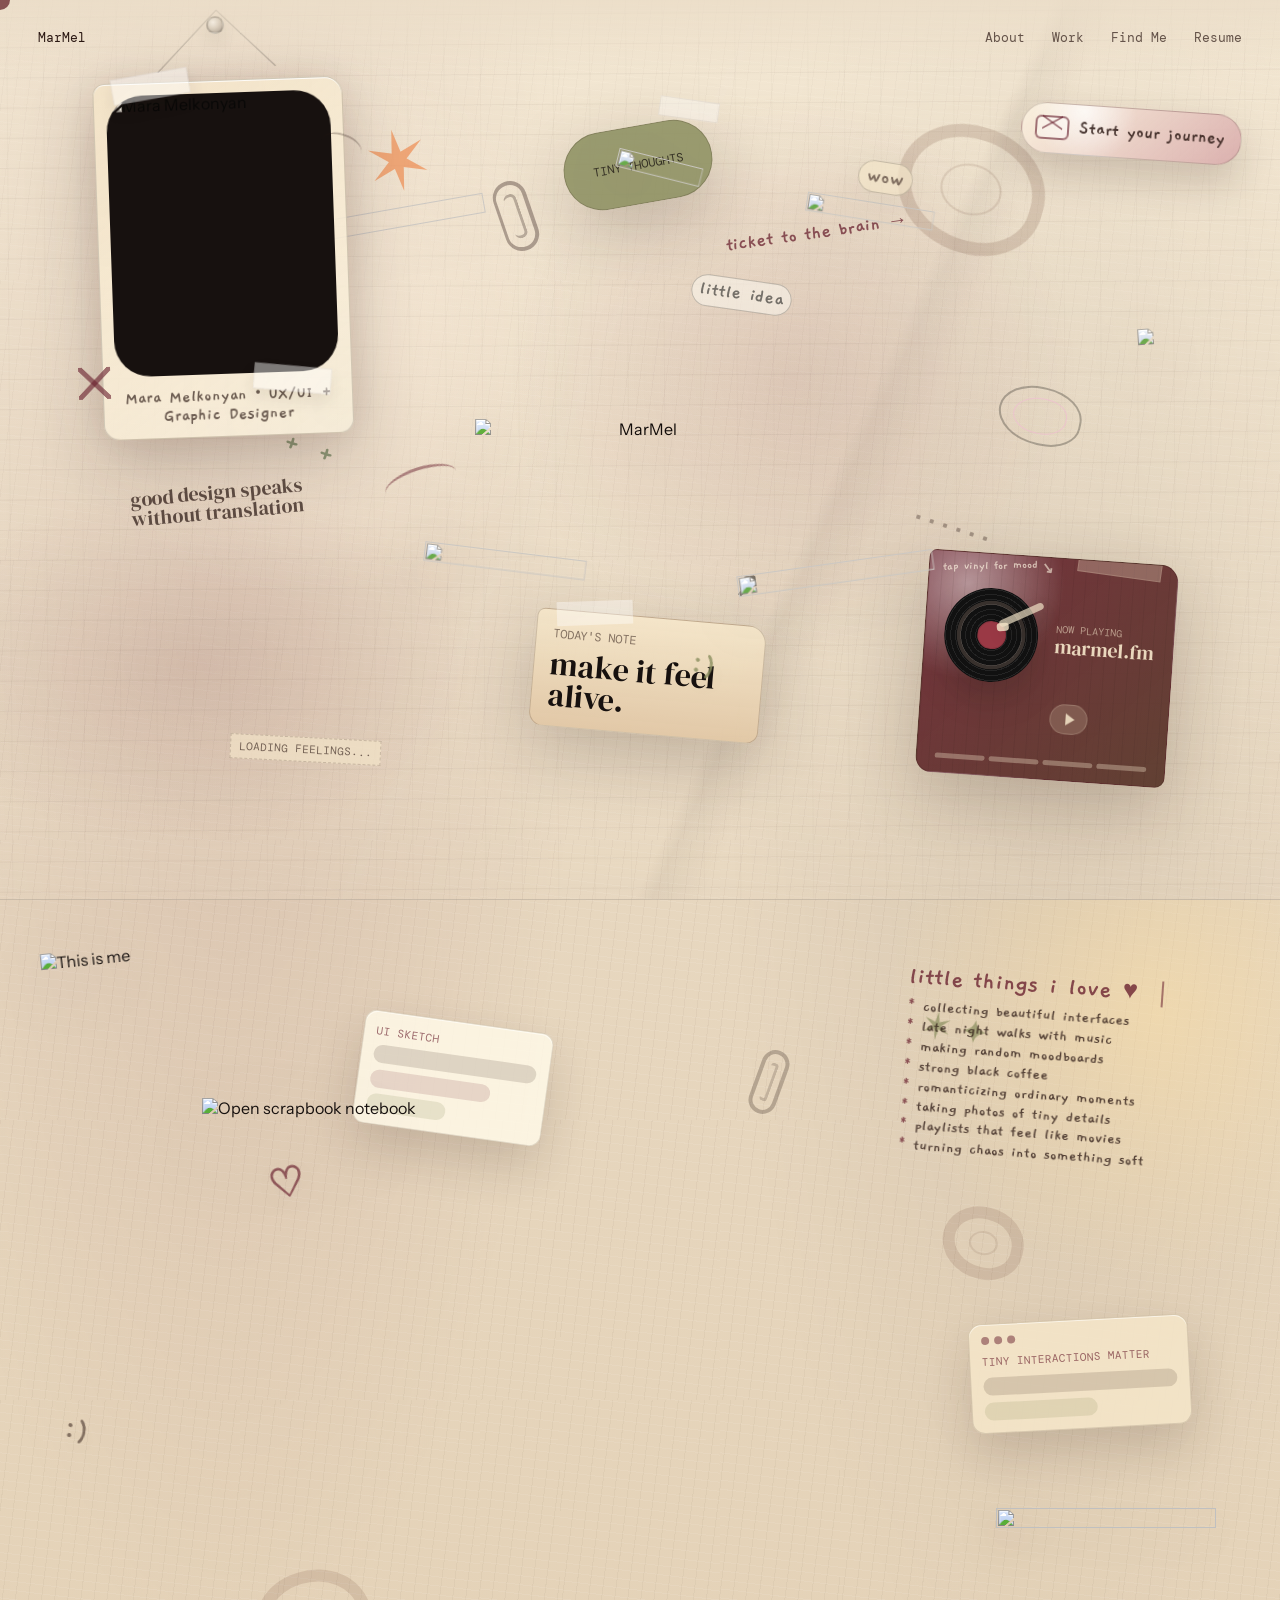
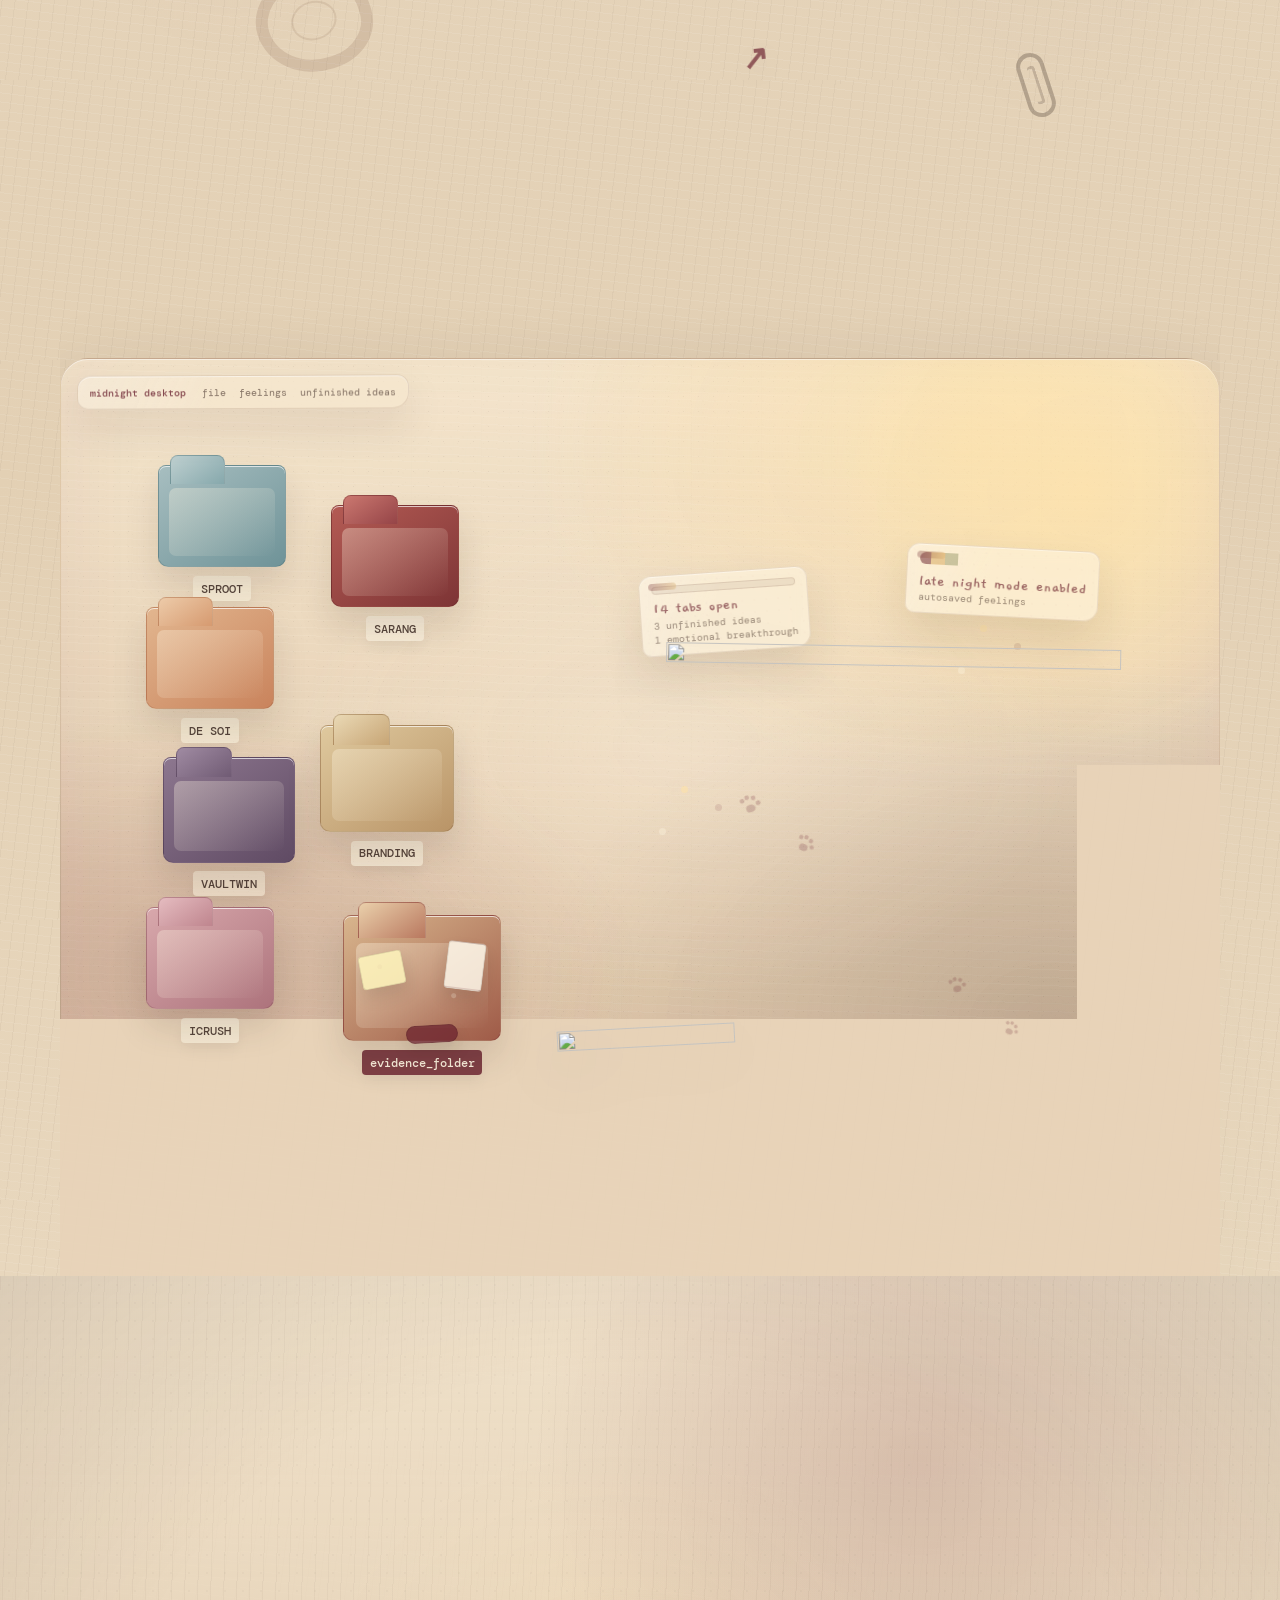
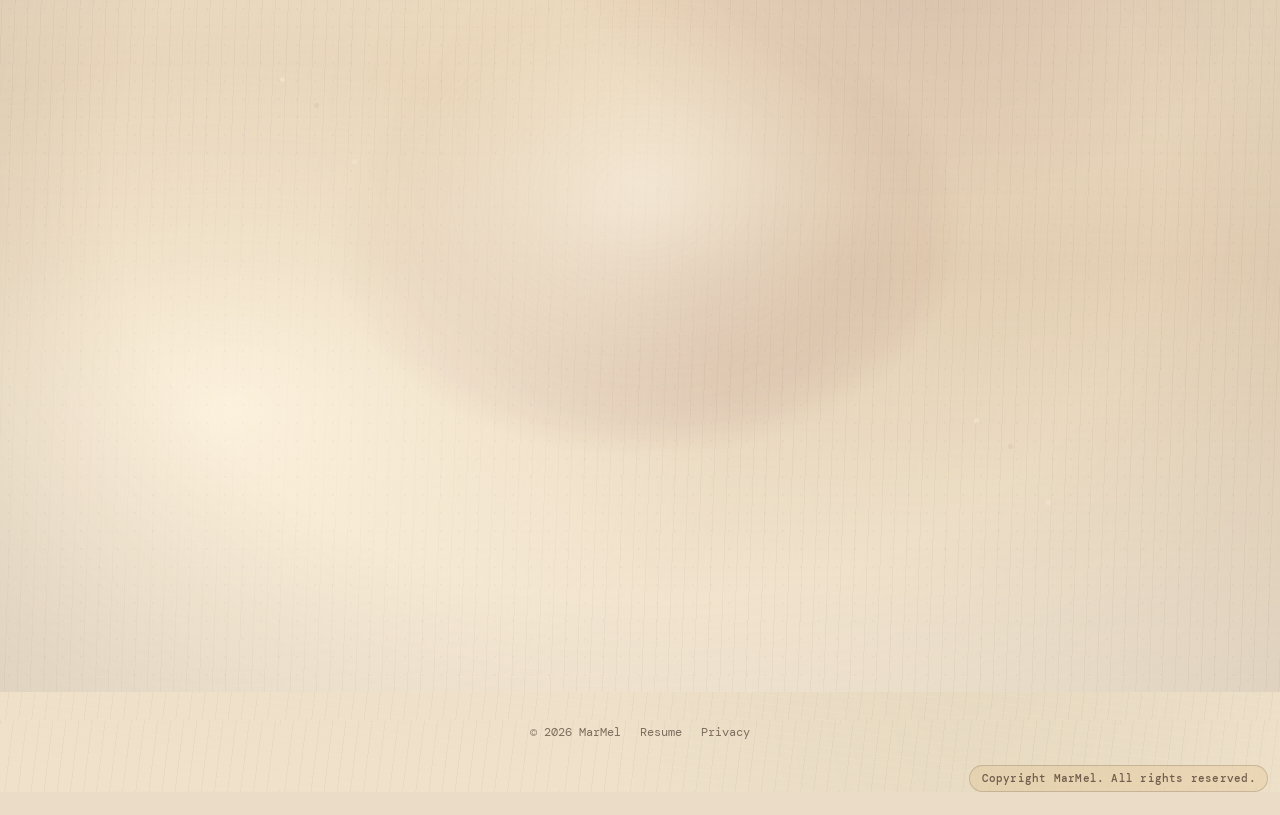
==== commit 1deb4f77: "Clean up portfolio hrefs" ====
--- a/index.html
+++ b/index.html
@@ -60,11 +60,11 @@
   </section>
 
   <nav class="nav">
-    <a class="nav-logo" href="/workspace" data-workspace-route>MarMel</a>
+    <a class="nav-logo" href="/">MarMel</a>
     <div class="nav-links" aria-label="Primary navigation">
-      <a href="/workspace/about" data-workspace-route>About</a>
-      <a href="/workspace/work" data-workspace-route>Work</a>
-      <a href="/workspace/find-me" data-workspace-route>Find Me</a>
+      <a href="/#about">About</a>
+      <a href="/#work">Work</a>
+      <a href="/#internet">Find Me</a>
       <a href="/resume.html">Resume</a>
     </div>
   </nav>
@@ -419,6 +419,6 @@
     </article>
   </section>
 
-  <script src="/main.js?v=130" defer></script>
+  <script src="/main.js?v=131" defer></script>
 </body>
 </html>
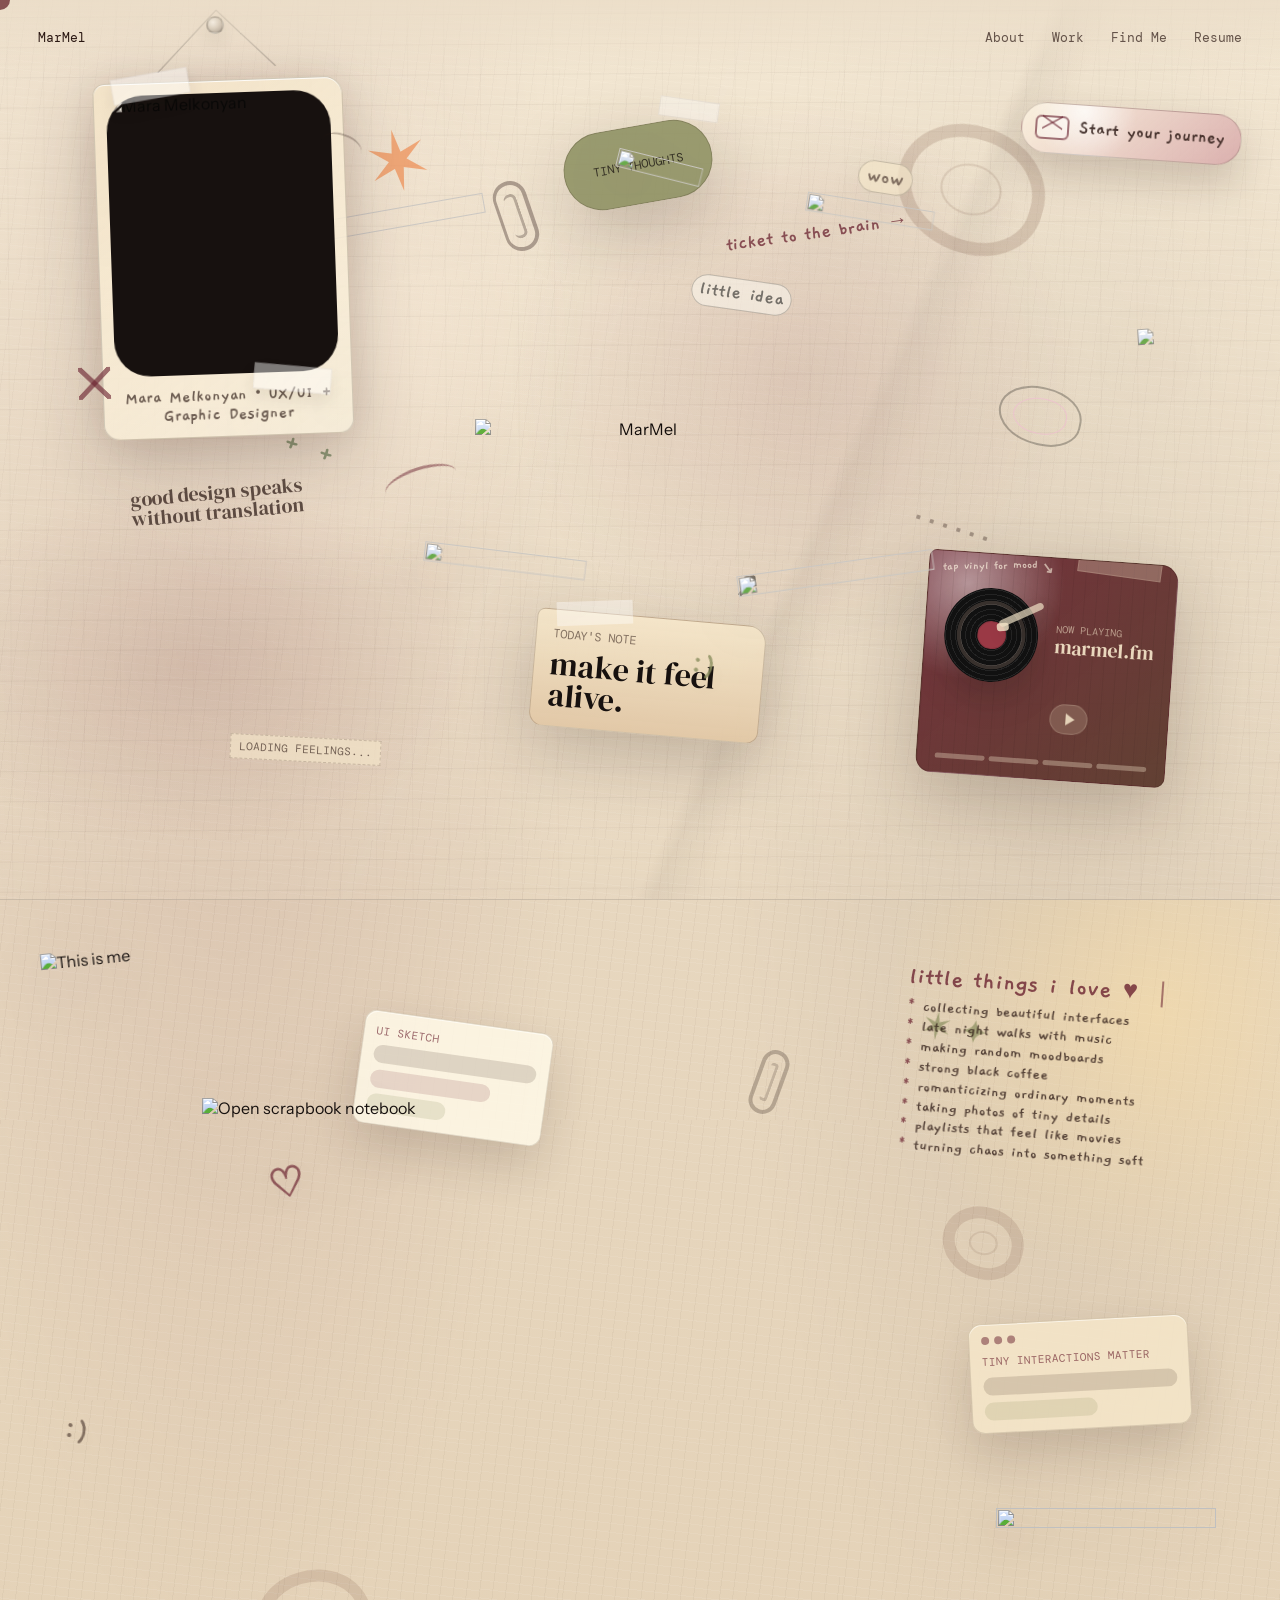
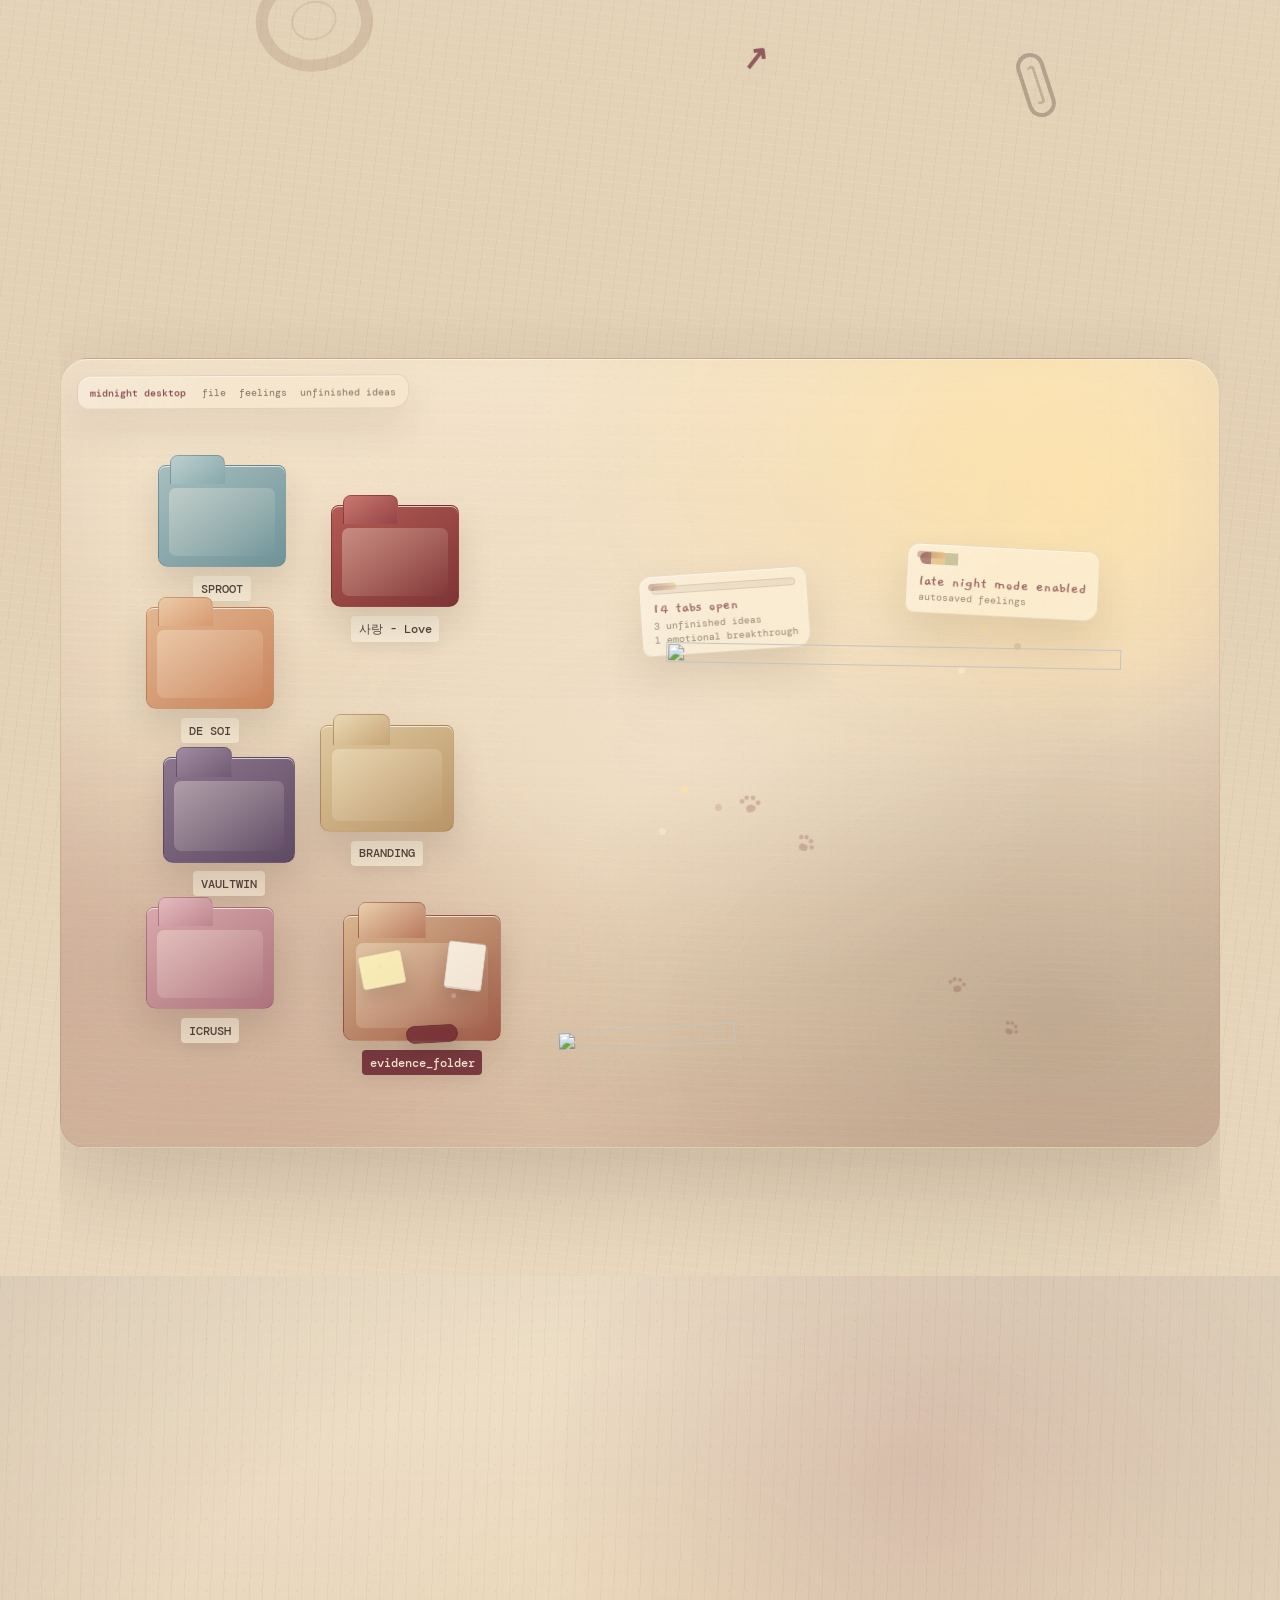
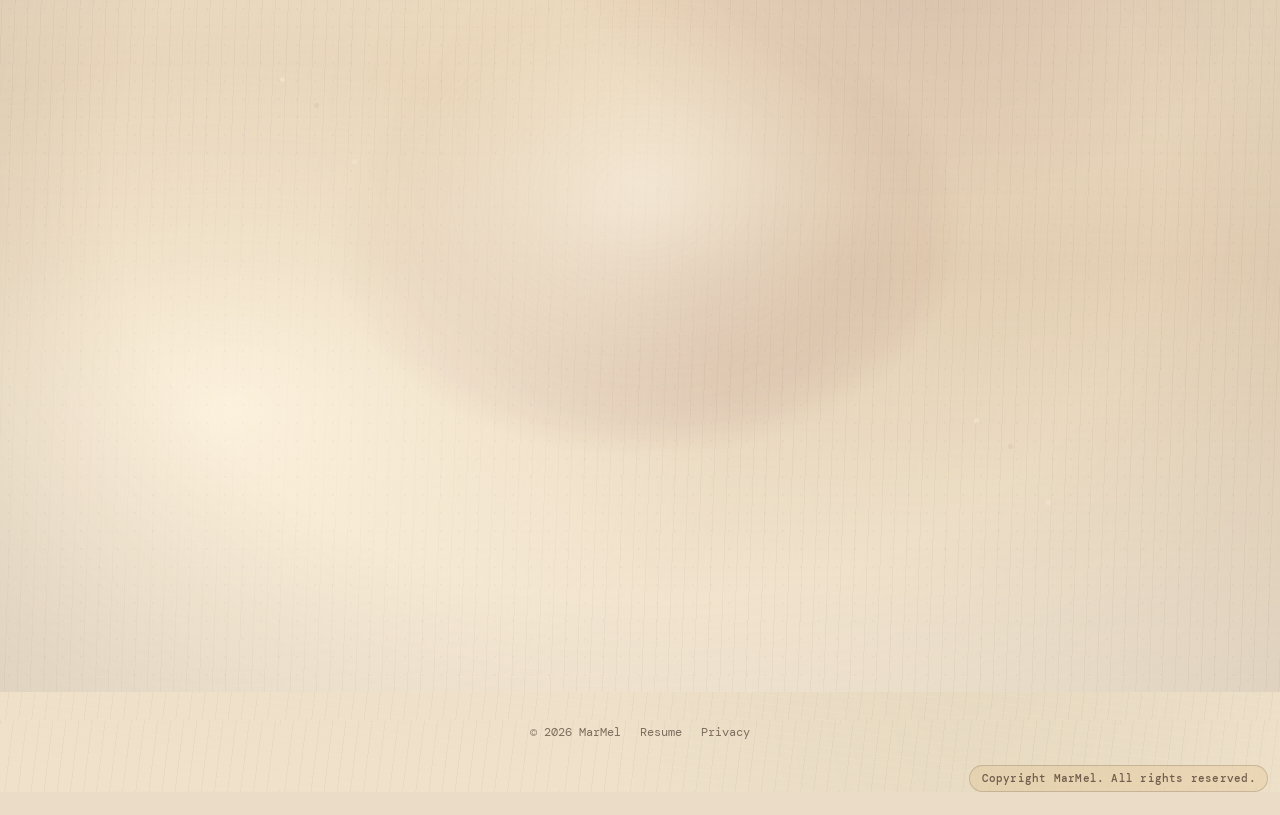
==== commit 15651ad8: "Update Sarang case study" ====
--- a/index.html
+++ b/index.html
@@ -295,9 +295,9 @@
             <strong>ICRUSH</strong>
           </a>
 
-          <a class="project-card desktop-folder lens merch" href="/sarang.html" target="_blank" rel="noopener" data-project="SARANG" data-case-page="true" aria-label="Open SARANG project case study" style="--top: 18%; --left: 23%; --r: 1.5deg; --s: .97; --w: 136px; --float: 4; --folder-top: #b45b54; --folder-bottom: #7d3435; --folder-tab-top: #cb7870; --folder-tab-bottom: #954447; --folder-border: rgba(92, 35, 35, .28); --folder-label-bg: rgba(251, 242, 223, .66);">
-            <span class="folder-icon" aria-hidden="true"></span>
-            <strong>SARANG</strong>
+          <a class="project-card desktop-folder lens merch" href="/sarang.html" target="_blank" rel="noopener" data-project="사랑 - Love" data-case-page="true" aria-label="Open 사랑 - Love project case study" style="--top: 18%; --left: 23%; --r: 1.5deg; --s: .97; --w: 136px; --float: 4; --folder-top: #b45b54; --folder-bottom: #7d3435; --folder-tab-top: #cb7870; --folder-tab-bottom: #954447; --folder-border: rgba(92, 35, 35, .28); --folder-label-bg: rgba(251, 242, 223, .66);">
+            <span class="folder-icon" aria-hidden="true"></span>
+            <strong>사랑 - Love</strong>
           </a>
 
           <a class="project-card desktop-folder branding-folder" href="/branding.html" target="_blank" rel="noopener" data-project="BRANDING" data-case-page="true" aria-label="Open Branding projects case study" style="--top: 46%; --left: 22%; --r: -3deg; --s: 1; --w: 142px; --float: 5; --folder-top: #dfc99e; --folder-bottom: #b99467; --folder-tab-top: #ead9b5; --folder-tab-bottom: #c7a575; --folder-border: rgba(107, 73, 43, .24);">
--- a/styles.css
+++ b/styles.css
@@ -9403,3 +9403,541 @@
     transition: none;
   }
 }
+
+.portfolio-case-page {
+  min-height: 100vh;
+  background:
+    radial-gradient(ellipse at 18% 12%, rgba(104,31,45,.12), transparent 24%),
+    radial-gradient(ellipse at 82% 18%, rgba(42,23,18,.08), transparent 22%),
+    radial-gradient(ellipse at 76% 88%, rgba(139,143,95,.1), transparent 28%),
+    repeating-linear-gradient(7deg, rgba(255,255,255,.08) 0 1px, transparent 1px 9px),
+    repeating-linear-gradient(97deg, rgba(42,23,18,.035) 0 1px, transparent 1px 13px),
+    linear-gradient(180deg, #eadcc7 0%, #e3d0b4 52%, #efe1ca 100%);
+  background-size: auto, auto, auto, 240px 240px, 280px 280px, auto;
+  color: var(--black);
+}
+
+.portfolio-case-page::before,
+.portfolio-case-page::after {
+  content: "";
+  position: fixed;
+  inset: 0;
+  z-index: 0;
+  pointer-events: none;
+}
+
+.portfolio-case-page::before {
+  background:
+    radial-gradient(ellipse at 12% 26%, rgba(104,31,45,.1) 0 3%, transparent 12%),
+    radial-gradient(ellipse at 84% 64%, rgba(42,23,18,.08) 0 2%, transparent 10%),
+    radial-gradient(circle at 36% 42%, rgba(255,255,255,.16) 0 1px, transparent 1.4px),
+    radial-gradient(circle at 72% 18%, rgba(42,23,18,.08) 0 .8px, transparent 1.3px);
+  background-size: auto, auto, 22px 22px, 18px 18px;
+  mix-blend-mode: multiply;
+  opacity: .5;
+}
+
+.portfolio-case-page::after {
+  background:
+    linear-gradient(115deg, transparent 0 44%, rgba(255,255,255,.1) 45%, transparent 46%),
+    repeating-linear-gradient(0deg, rgba(42,23,18,.025) 0 1px, transparent 1px 5px);
+  background-size: 100% 100%, 100% 10px;
+  opacity: .24;
+}
+
+.portfolio-case-main {
+  position: relative;
+  z-index: 1;
+  width: min(1120px, calc(100vw - 2rem));
+  margin: 0 auto;
+  padding: clamp(1.1rem, 3vw, 2rem) 0 clamp(4rem, 8vw, 6rem);
+}
+
+.portfolio-case-nav {
+  position: sticky;
+  top: 1rem;
+  z-index: 50;
+  display: flex;
+  align-items: center;
+  justify-content: space-between;
+  gap: 1rem;
+  min-height: 58px;
+  margin-bottom: clamp(3rem, 7vw, 5rem);
+  padding: .55rem .65rem .55rem 1rem;
+  border: 1px solid rgba(42,23,18,.14);
+  border-radius: 999px;
+  background:
+    linear-gradient(115deg, rgba(255,255,255,.28), transparent 42%),
+    rgba(251,242,223,.78);
+  box-shadow: 0 18px 48px rgba(42,23,18,.1);
+  font-family: var(--mono);
+  -webkit-backdrop-filter: blur(18px);
+  backdrop-filter: blur(18px);
+}
+
+.portfolio-case-brand {
+  color: var(--espresso);
+  font-weight: 500;
+  text-decoration: none;
+}
+
+.portfolio-case-nav div {
+  display: flex;
+  align-items: center;
+  gap: .35rem;
+}
+
+.portfolio-case-nav a:not(.portfolio-case-brand) {
+  padding: .58rem .78rem;
+  border-radius: 999px;
+  color: rgba(42,23,18,.66);
+  font-size: .78rem;
+  font-weight: 500;
+  text-decoration: none;
+}
+
+.portfolio-case-nav a:not(.portfolio-case-brand):hover {
+  background: rgba(104,31,45,.86);
+  color: rgba(255,246,226,.96);
+}
+
+.portfolio-case-hero {
+  display: grid;
+  grid-template-columns: minmax(0, 1.05fr) minmax(280px, .95fr);
+  gap: clamp(1.4rem, 4vw, 3.5rem);
+  align-items: end;
+  min-height: clamp(520px, 72vh, 720px);
+  padding-bottom: clamp(2rem, 5vw, 4rem);
+}
+
+.sproot-page .portfolio-case-hero,
+.structured-case-page .portfolio-case-hero {
+  align-items: center;
+  min-height: clamp(400px, 56vh, 560px);
+  padding-top: clamp(1.25rem, 3vw, 2rem);
+  padding-bottom: clamp(1.5rem, 3vw, 2.6rem);
+}
+
+.portfolio-case-kicker {
+  margin: 0 0 1rem;
+  color: rgba(104,31,45,.74);
+  font: 800 .78rem/1 var(--mono);
+  text-transform: uppercase;
+}
+
+.portfolio-case-hero h1 {
+  max-width: 11ch;
+  margin: 0;
+  color: var(--espresso);
+  font: 400 clamp(3.5rem, 9vw, 8rem)/.86 var(--display);
+  letter-spacing: 0;
+}
+
+.sproot-page .portfolio-case-hero h1,
+.structured-case-page .portfolio-case-hero h1 {
+  font-size: clamp(3rem, 7.5vw, 6.6rem);
+}
+
+.portfolio-case-hero h2 {
+  max-width: 720px;
+  margin: 1.35rem 0 0;
+  color: rgba(42,23,18,.84);
+  font: 400 clamp(1.55rem, 3.2vw, 3.1rem)/1.02 var(--display);
+  letter-spacing: 0;
+}
+
+.portfolio-case-summary {
+  max-width: 660px;
+  margin: 1.25rem 0 0;
+  color: rgba(42,23,18,.66);
+  font: 500 clamp(1rem, 1.35vw, 1.15rem)/1.6 var(--body);
+}
+
+.sproot-case-tags,
+.case-tags-rail {
+  display: flex;
+  flex-wrap: wrap;
+  align-content: center;
+  justify-content: flex-start;
+  gap: .7rem;
+  max-width: 360px;
+  margin: 0;
+  padding: 0;
+  list-style: none;
+}
+
+.sproot-case-tags li,
+.case-tags-rail li {
+  display: inline-flex;
+  align-items: center;
+  min-height: 2.35rem;
+  padding: .55rem .9rem;
+  border: 1px solid rgba(42,23,18,.24);
+  border-radius: 999px;
+  background: rgba(255,246,226,.68);
+  color: rgba(42,23,18,.82);
+  font: 800 .72rem/1 var(--mono);
+  text-transform: uppercase;
+}
+
+.portfolio-case-meta {
+  display: grid;
+  gap: .75rem;
+  align-self: stretch;
+}
+
+.portfolio-case-meta article {
+  padding: 1rem;
+  border: 1px solid rgba(42,23,18,.14);
+  border-radius: 12px;
+  background:
+    radial-gradient(circle at 100% 0%, rgba(255,246,226,.54), transparent 40%),
+    rgba(251,242,223,.72);
+  box-shadow: 0 18px 46px rgba(42,23,18,.11);
+}
+
+.portfolio-case-meta span {
+  display: block;
+  margin-bottom: .45rem;
+  color: rgba(104,31,45,.66);
+  font: 800 .68rem/1 var(--mono);
+  text-transform: uppercase;
+}
+
+.portfolio-case-meta strong {
+  display: block;
+  color: rgba(42,23,18,.86);
+  font: 800 1rem/1.25 var(--body);
+}
+
+.portfolio-case-visual {
+  overflow: hidden;
+  margin: 0 0 clamp(3rem, 7vw, 5.5rem);
+  border: 1px solid rgba(42,23,18,.15);
+  border-radius: 16px;
+  background: rgba(251,242,223,.84);
+  box-shadow: 0 30px 90px rgba(42,23,18,.16);
+}
+
+.portfolio-case-visual img {
+  width: 100%;
+  max-height: 680px;
+  object-fit: cover;
+}
+
+.portfolio-case-layout {
+  display: grid;
+  grid-template-columns: 210px minmax(0, 1fr);
+  gap: clamp(1.2rem, 4vw, 3rem);
+  align-items: start;
+}
+
+.portfolio-case-rail {
+  position: sticky;
+  top: 6rem;
+  display: grid;
+  gap: .3rem;
+  padding: .75rem;
+  border: 1px solid rgba(42,23,18,.14);
+  border-radius: 14px;
+  background: rgba(251,242,223,.76);
+  box-shadow: 0 18px 46px rgba(42,23,18,.1);
+  -webkit-backdrop-filter: blur(16px);
+  backdrop-filter: blur(16px);
+}
+
+.portfolio-case-rail a {
+  padding: .58rem .65rem;
+  border-radius: 999px;
+  color: rgba(42,23,18,.62);
+  font: 500 .78rem/1.15 var(--mono);
+  text-decoration: none;
+}
+
+.portfolio-case-rail a:hover {
+  background: rgba(104,31,45,.82);
+  color: rgba(255,246,226,.96);
+}
+
+.portfolio-case-section {
+  margin-bottom: clamp(2.2rem, 5vw, 4rem);
+  padding: clamp(1.25rem, 3vw, 2rem);
+  border: 1px solid rgba(42,23,18,.14);
+  border-radius: 14px;
+  background:
+    linear-gradient(115deg, rgba(255,255,255,.24), transparent 38%),
+    rgba(251,242,223,.78);
+  box-shadow: 0 22px 64px rgba(42,23,18,.11);
+}
+
+.portfolio-case-section > span,
+.portfolio-case-section > small {
+  display: block;
+  margin-bottom: .75rem;
+  color: rgba(104,31,45,.68);
+  font: 900 .74rem/1 var(--mono);
+  text-transform: uppercase;
+}
+
+.portfolio-case-section h3 {
+  margin: 0 0 1rem;
+  color: var(--espresso);
+  font: 400 clamp(1.8rem, 3.4vw, 3.4rem)/.98 var(--display);
+  letter-spacing: 0;
+}
+
+.portfolio-case-section h4 {
+  margin: 1.2rem 0 0;
+  color: rgba(42,23,18,.86);
+  font: 800 1.05rem/1.25 var(--body);
+}
+
+.project-brief-section .portfolio-case-list + h3 {
+  margin-top: clamp(2rem, 4vw, 3.2rem);
+}
+
+.portfolio-case-section p {
+  margin: 0;
+  color: rgba(42,23,18,.68);
+  font: 500 1.02rem/1.65 var(--body);
+}
+
+.portfolio-case-section p + p {
+  margin-top: 1rem;
+}
+
+.portfolio-case-gallery + p {
+  margin-top: clamp(1.8rem, 4vw, 3rem);
+}
+
+.portfolio-case-gallery + h3 {
+  margin-top: clamp(1.8rem, 4vw, 3rem);
+}
+
+.portfolio-case-grid {
+  display: grid;
+  grid-template-columns: repeat(2, minmax(0, 1fr));
+  gap: 1rem;
+  margin-top: 1.3rem;
+}
+
+.portfolio-case-grid.three {
+  grid-template-columns: repeat(3, minmax(0, 1fr));
+}
+
+.portfolio-case-card {
+  padding: 1rem;
+  border: 1px solid rgba(42,23,18,.12);
+  border-left: 4px solid rgba(139,143,95,.74);
+  border-radius: 10px;
+  background: rgba(255,250,237,.56);
+}
+
+.portfolio-case-card h4 {
+  margin: 0 0 .55rem;
+  color: rgba(42,23,18,.86);
+  font: 800 1.02rem/1.2 var(--body);
+}
+
+.portfolio-case-card p {
+  font-size: .94rem;
+  line-height: 1.55;
+}
+
+.portfolio-case-list {
+  display: grid;
+  gap: .75rem;
+  margin: 1.3rem 0 0;
+  padding: 0;
+  list-style: none;
+}
+
+.portfolio-case-list li {
+  position: relative;
+  padding: .85rem .9rem .85rem 2.1rem;
+  border: 1px solid rgba(42,23,18,.1);
+  border-radius: 10px;
+  background: rgba(255,250,237,.56);
+  color: rgba(42,23,18,.72);
+  font: 600 .98rem/1.5 var(--body);
+}
+
+.portfolio-case-list li::before {
+  content: "";
+  position: absolute;
+  left: .9rem;
+  top: 1.35rem;
+  width: .42rem;
+  aspect-ratio: 1;
+  border-radius: 50%;
+  background: rgba(104,31,45,.68);
+}
+
+.portfolio-case-gallery {
+  display: grid;
+  grid-template-columns: 1.25fr .75fr;
+  gap: 1rem;
+  margin-top: 1.4rem;
+}
+
+.portfolio-case-gallery figure {
+  min-width: 0;
+  margin: 0;
+  overflow: hidden;
+  border: 1px solid rgba(42,23,18,.12);
+  border-radius: 12px;
+  background: rgba(255,250,237,.56);
+}
+
+.portfolio-case-gallery img {
+  width: 100%;
+  height: 100%;
+  min-height: 260px;
+  max-height: 620px;
+  object-fit: cover;
+}
+
+.sproot-page #process .portfolio-case-gallery,
+.structured-case-page #process .portfolio-case-gallery {
+  grid-template-columns: 1fr;
+}
+
+.sproot-page #process .portfolio-case-gallery img,
+.structured-case-page #process .portfolio-case-gallery img {
+  display: block;
+  width: 100%;
+  height: auto;
+  min-height: 0;
+  max-height: none;
+  object-fit: contain;
+}
+
+.structured-case-page #research .portfolio-case-gallery {
+  grid-template-columns: 1fr;
+}
+
+.structured-case-page #research .portfolio-case-gallery img {
+  display: block;
+  width: 100%;
+  height: auto;
+  min-height: 0;
+  max-height: none;
+  object-fit: contain;
+}
+
+.structured-case-page #design-solutions .portfolio-case-gallery {
+  grid-template-columns: 1fr;
+}
+
+.structured-case-page #design-solutions .portfolio-case-gallery img {
+  display: block;
+  width: 100%;
+  height: auto;
+  min-height: 0;
+  max-height: none;
+  object-fit: contain;
+}
+
+.case-prototype-frame,
+.case-statement-image {
+  overflow: hidden;
+  width: 100%;
+  margin: 1.4rem 0 0;
+  border: 1px solid rgba(42,23,18,.12);
+  border-radius: 24px;
+  background: rgba(255,250,237,.56);
+}
+
+.case-prototype-frame iframe,
+.case-prototype-frame img,
+.case-statement-image img {
+  display: block;
+  width: 100%;
+  height: auto;
+  border: 0;
+}
+
+.case-prototype-frame iframe {
+  height: clamp(420px, 56vw, 760px);
+}
+
+.case-live-link {
+  display: inline-flex;
+  align-items: center;
+  justify-content: center;
+  min-height: 44px;
+  margin-top: 1.4rem;
+  padding: .74rem 1.05rem;
+  border: 1px solid rgba(42,23,18,.16);
+  border-radius: 999px;
+  background: rgba(104,31,45,.9);
+  color: rgba(255,246,226,.96);
+  font: 700 .8rem/1 var(--mono);
+  text-decoration: none;
+  text-transform: uppercase;
+}
+
+.case-live-link:hover {
+  background: rgba(42,23,18,.92);
+}
+
+.portfolio-case-gallery figcaption {
+  padding: .7rem .85rem;
+  color: rgba(42,23,18,.58);
+  font: 700 .75rem/1.35 var(--mono);
+  text-transform: uppercase;
+}
+
+.portfolio-case-reflection {
+  background:
+    radial-gradient(ellipse at 100% 0%, rgba(244,229,201,.14), transparent 42%),
+    linear-gradient(145deg, #681f2d, #2a1712);
+}
+
+.portfolio-case-reflection span,
+.portfolio-case-reflection h3,
+.portfolio-case-reflection p {
+  color: #fff;
+}
+
+.portfolio-case-reflection p {
+  color: rgba(255,255,255,.76);
+}
+
+.portfolio-case-footer {
+  width: min(1120px, calc(100vw - 2rem));
+  position: relative;
+  z-index: 1;
+  margin: 0 auto;
+  padding: 2rem 0 4rem;
+  border-top: 1px solid rgba(42,23,18,.14);
+}
+
+@media (max-width: 900px) {
+  .portfolio-case-hero,
+  .portfolio-case-layout,
+  .portfolio-case-gallery {
+    grid-template-columns: 1fr;
+  }
+
+  .portfolio-case-hero {
+    min-height: auto;
+  }
+
+  .portfolio-case-rail {
+    position: relative;
+    top: auto;
+    display: flex;
+    overflow-x: auto;
+  }
+
+  .portfolio-case-rail a {
+    flex: 0 0 auto;
+    white-space: nowrap;
+  }
+
+  .portfolio-case-grid,
+  .portfolio-case-grid.three {
+    grid-template-columns: 1fr;
+  }
+}
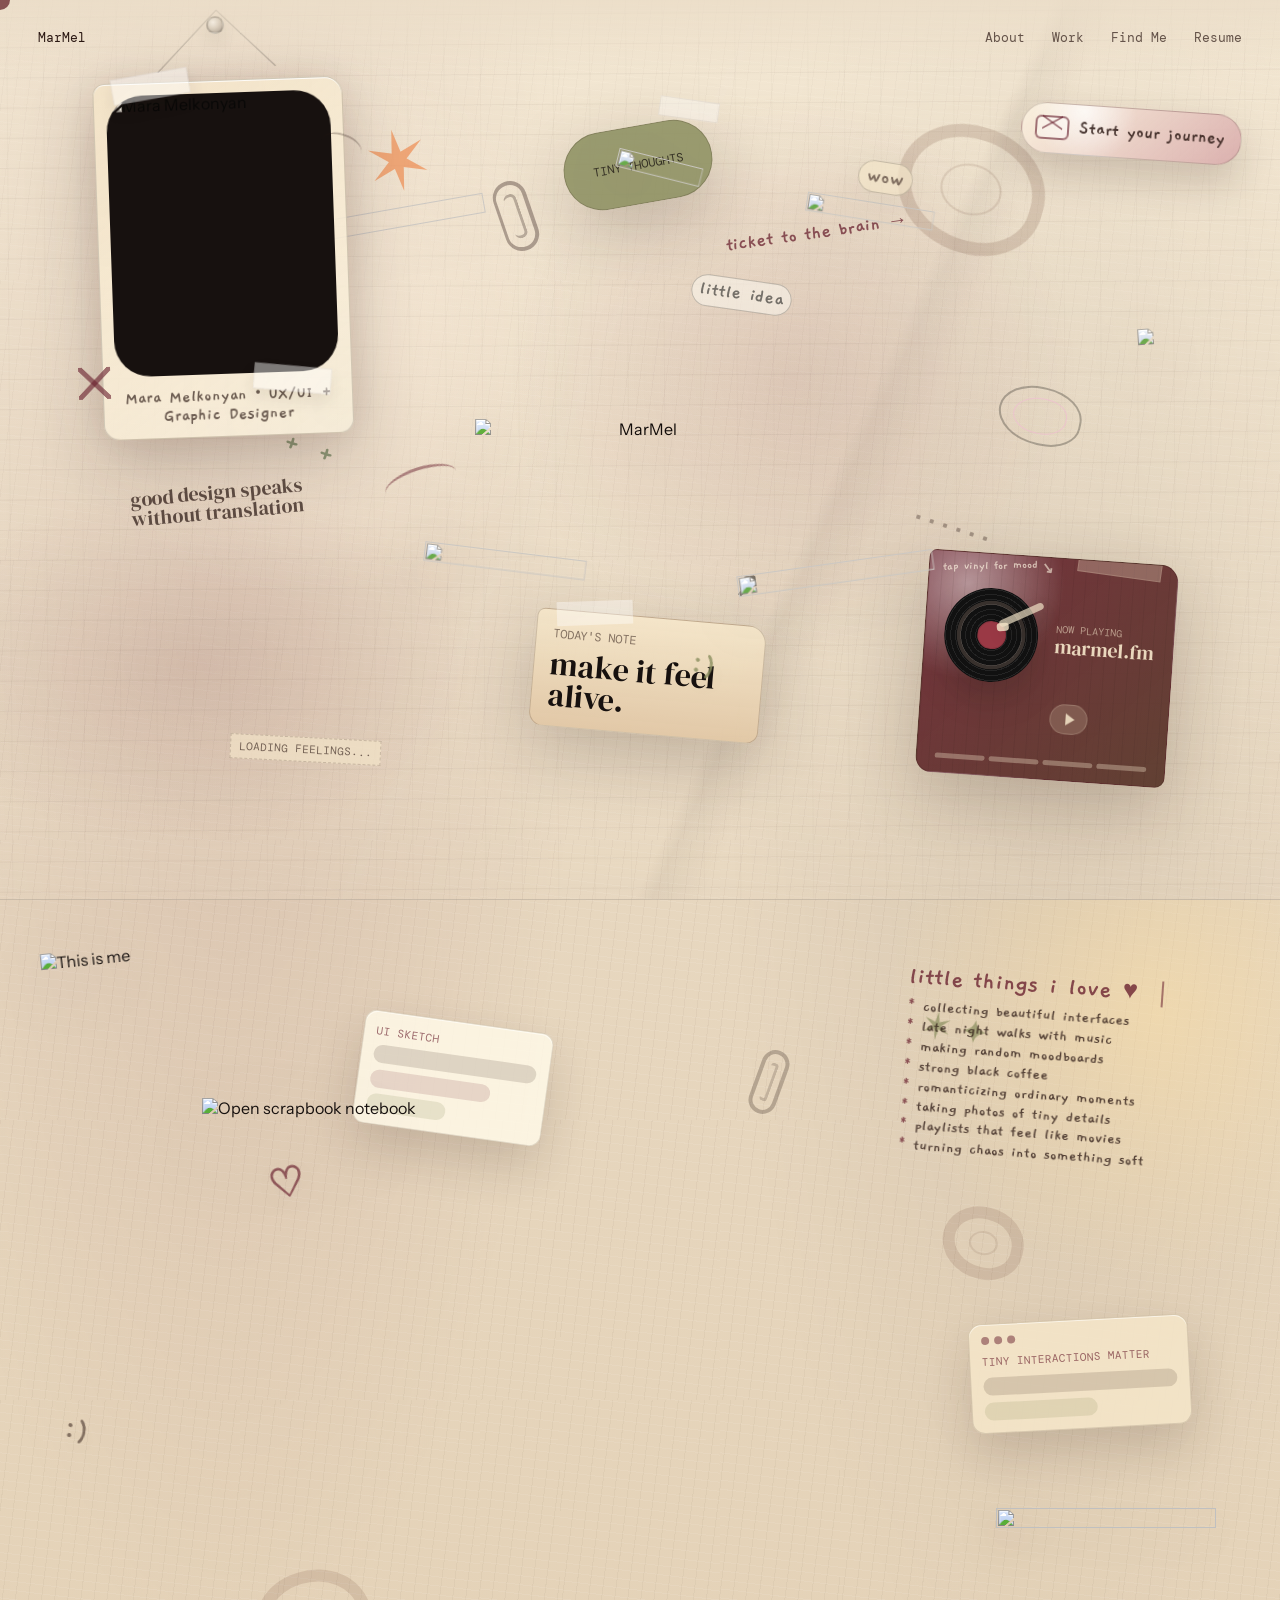
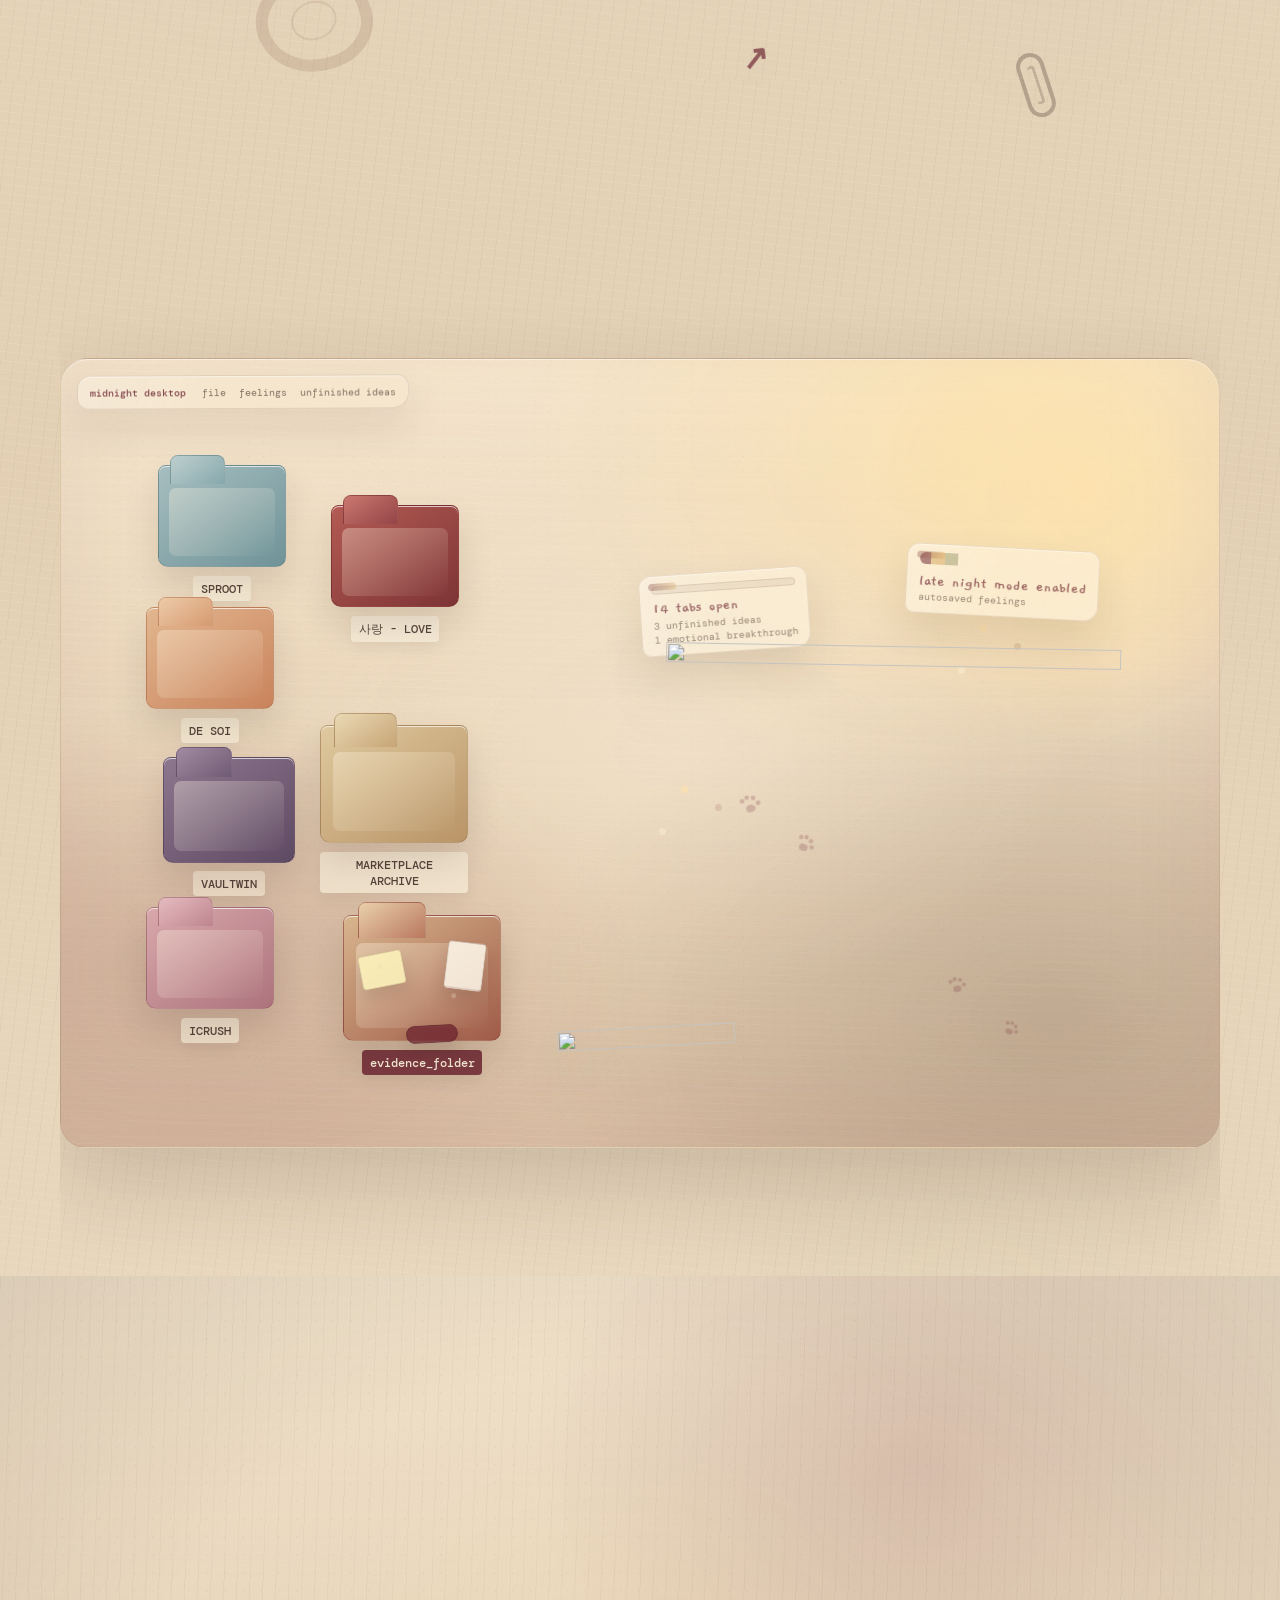
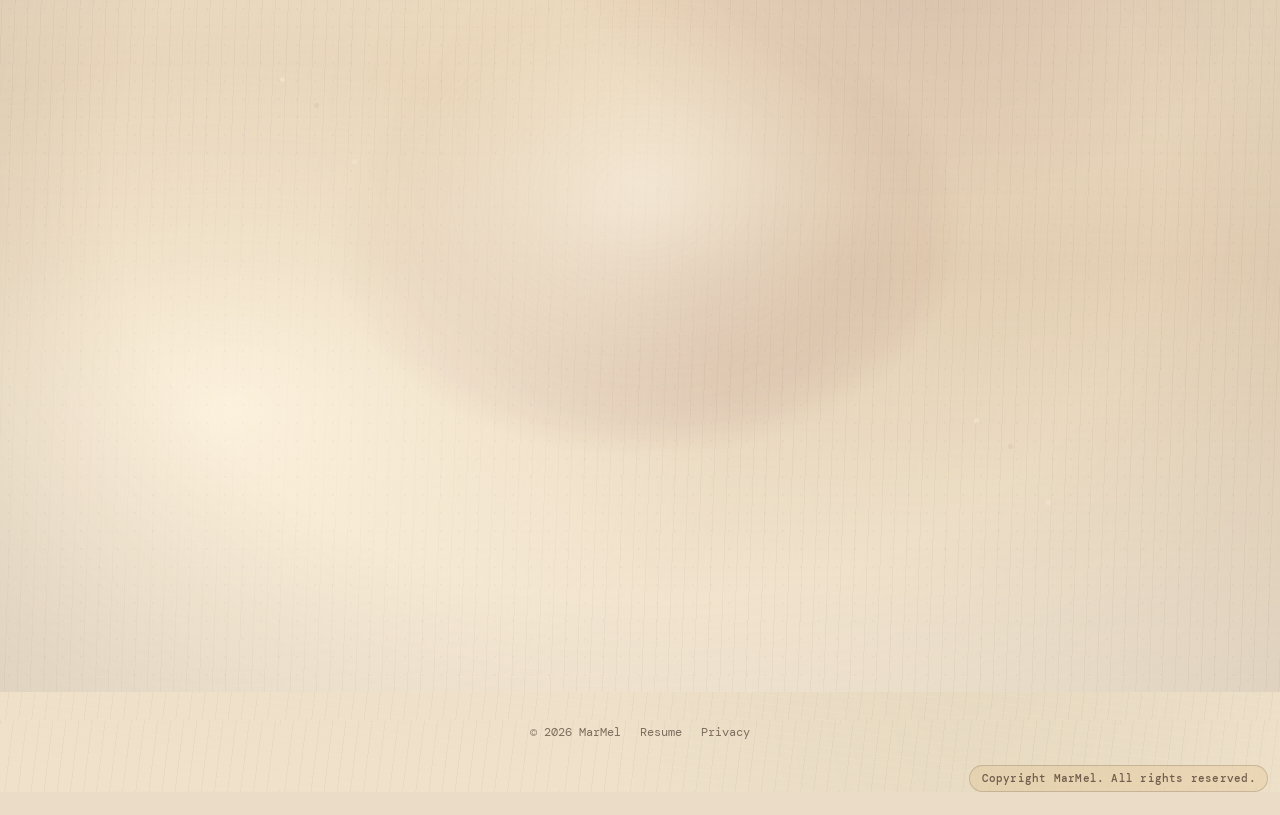
==== commit 1e0466b0: "Update product infographics case" ====
--- a/index.html
+++ b/index.html
@@ -297,12 +297,12 @@
 
           <a class="project-card desktop-folder lens merch" href="/sarang.html" target="_blank" rel="noopener" data-project="사랑 - Love" data-case-page="true" aria-label="Open 사랑 - Love project case study" style="--top: 18%; --left: 23%; --r: 1.5deg; --s: .97; --w: 136px; --float: 4; --folder-top: #b45b54; --folder-bottom: #7d3435; --folder-tab-top: #cb7870; --folder-tab-bottom: #954447; --folder-border: rgba(92, 35, 35, .28); --folder-label-bg: rgba(251, 242, 223, .66);">
             <span class="folder-icon" aria-hidden="true"></span>
-            <strong>사랑 - Love</strong>
-          </a>
-
-          <a class="project-card desktop-folder branding-folder" href="/branding.html" target="_blank" rel="noopener" data-project="BRANDING" data-case-page="true" aria-label="Open Branding projects case study" style="--top: 46%; --left: 22%; --r: -3deg; --s: 1; --w: 142px; --float: 5; --folder-top: #dfc99e; --folder-bottom: #b99467; --folder-tab-top: #ead9b5; --folder-tab-bottom: #c7a575; --folder-border: rgba(107, 73, 43, .24);">
-            <span class="folder-icon" aria-hidden="true"></span>
-            <strong>BRANDING</strong>
+            <strong>사랑 - LOVE</strong>
+          </a>
+
+          <a class="project-card desktop-folder branding-folder" href="/branding.html" target="_blank" rel="noopener" data-project="PRODUCT INFOGRAPHICS" data-case-page="true" aria-label="Open Product Infographics case study" style="--top: 46%; --left: 22%; --r: -3deg; --s: 1; --w: 156px; --float: 5; --folder-top: #dfc99e; --folder-bottom: #b99467; --folder-tab-top: #ead9b5; --folder-tab-bottom: #c7a575; --folder-border: rgba(107, 73, 43, .24);">
+            <span class="folder-icon" aria-hidden="true"></span>
+            <strong>MARKETPLACE ARCHIVE</strong>
           </a>
 
           <a id="evidence-folder" class="project-card desktop-folder evidence-folder" href="#evidence-folder" data-project="EVIDENCE" aria-label="Open evidence_folder" style="--top: 70%; --left: 24%; --r: 2deg; --s: 1; --w: 166px; --float: 6; --folder-top: #d8b58d; --folder-bottom: #9f5b48; --folder-tab-top: #ead0ab; --folder-tab-bottom: #b9785f; --folder-border: rgba(104, 31, 45, .26); --folder-label-bg: rgba(104, 31, 45, .82); --folder-label-color: rgba(255, 246, 226, .96);">
@@ -419,6 +419,6 @@
     </article>
   </section>
 
-  <script src="/main.js?v=131" defer></script>
+  <script src="/main.js?v=132" defer></script>
 </body>
 </html>
--- a/styles.css
+++ b/styles.css
@@ -9566,6 +9566,15 @@
   list-style: none;
 }
 
+.portfolio-case-hero .case-tags-rail {
+  margin-top: 1.25rem;
+}
+
+.portfolio-case-hero .listing-hero-tags {
+  align-self: center;
+  margin-top: 0;
+}
+
 .sproot-case-tags li,
 .case-tags-rail li {
   display: inline-flex;
@@ -9680,14 +9689,24 @@
 }
 
 .portfolio-case-section h3 {
-  margin: 0 0 1rem;
+  margin: 0 0 clamp(1.7rem, 3.2vw, 2.4rem);
   color: var(--espresso);
   font: 400 clamp(1.8rem, 3.4vw, 3.4rem)/.98 var(--display);
   letter-spacing: 0;
 }
 
+.portfolio-case-section p + h3,
+.portfolio-case-section .portfolio-case-list + h3,
+.portfolio-case-section .portfolio-case-grid + h3,
+.portfolio-case-section .vaultwin-logo-showcase + h3,
+.portfolio-case-section .vaultwin-branding-gallery + h3,
+.portfolio-case-section .case-prototype-frame + h3,
+.portfolio-case-section .case-statement-image + h3 {
+  margin-top: clamp(2rem, 5vw, 3.8rem);
+}
+
 .portfolio-case-section h4 {
-  margin: 1.2rem 0 0;
+  margin: clamp(1.4rem, 3vw, 2rem) 0 .7rem;
   color: rgba(42,23,18,.86);
   font: 800 1.05rem/1.25 var(--body);
 }
@@ -9706,12 +9725,66 @@
   margin-top: 1rem;
 }
 
+.case-text-image-row {
+  display: grid;
+  grid-template-columns: minmax(0, .9fr) minmax(280px, 1fr);
+  gap: clamp(1.25rem, 3vw, 2.2rem);
+  align-items: center;
+}
+
+.case-text-image-row figure {
+  overflow: hidden;
+  margin: 0;
+  border: 1px solid rgba(42,23,18,.13);
+  border-radius: 12px;
+  background: rgba(255,255,255,.34);
+  box-shadow: 0 20px 52px rgba(42,23,18,.1);
+}
+
+.case-text-image-row img {
+  width: 100%;
+  height: auto;
+  display: block;
+}
+
+.case-section-detail-block {
+  margin-top: clamp(1.6rem, 4vw, 2.8rem);
+}
+
+.case-section-detail-block h3 {
+  margin: clamp(1.8rem, 4vw, 2.8rem) 0 1rem;
+  font-size: clamp(1.45rem, 2.8vw, 2.4rem);
+}
+
+.case-section-detail-block h3:first-child {
+  margin-top: 0;
+}
+
+.case-section-detail-block .portfolio-case-list {
+  margin-top: .85rem;
+}
+
+.case-section-detail-block .portfolio-case-list + p,
+.case-section-detail-block p + .portfolio-case-list {
+  margin-top: 1rem;
+}
+
 .portfolio-case-gallery + p {
   margin-top: clamp(1.8rem, 4vw, 3rem);
 }
 
 .portfolio-case-gallery + h3 {
   margin-top: clamp(1.8rem, 4vw, 3rem);
+}
+
+.case-statement-image + p,
+.case-prototype-frame + p {
+  margin-top: clamp(1.6rem, 4vw, 2.6rem);
+}
+
+.case-statement-image + h4,
+.case-prototype-frame + h4 {
+  margin-top: clamp(1.7rem, 4vw, 2.8rem);
 }
 
 .portfolio-case-grid {
@@ -9795,6 +9868,42 @@
   min-height: 260px;
   max-height: 620px;
   object-fit: cover;
+}
+
+.vaultwin-logo-showcase {
+  overflow: hidden;
+  width: 100%;
+  margin: clamp(1.8rem, 4vw, 3rem) 0 0;
+  border: 1px solid rgba(42,23,18,.12);
+  border-radius: 18px;
+  background: rgba(255,250,237,.56);
+}
+
+.vaultwin-logo-showcase img {
+  display: block;
+  width: 100%;
+  height: auto;
+}
+
+.vaultwin-branding-gallery {
+  display: grid;
+  gap: clamp(1rem, 3vw, 1.8rem);
+  margin-top: clamp(1.8rem, 4vw, 3rem);
+}
+
+.vaultwin-branding-gallery figure {
+  overflow: hidden;
+  width: 100%;
+  margin: 0;
+  border: 1px solid rgba(42,23,18,.12);
+  border-radius: 18px;
+  background: rgba(255,250,237,.56);
+}
+
+.vaultwin-branding-gallery img {
+  display: block;
+  width: 100%;
+  height: auto;
 }
 
 .sproot-page #process .portfolio-case-gallery,
@@ -9881,6 +9990,237 @@
   background: rgba(42,23,18,.92);
 }
 
+.listing-case-page {
+  background:
+    radial-gradient(ellipse at 20% 10%, rgba(145,91,70,.16), transparent 26%),
+    radial-gradient(ellipse at 78% 16%, rgba(139,143,95,.13), transparent 24%),
+    radial-gradient(ellipse at 68% 88%, rgba(104,31,45,.12), transparent 30%),
+    repeating-linear-gradient(0deg, rgba(255,255,255,.1) 0 1px, transparent 1px 12px),
+    linear-gradient(180deg, #efe4d0 0%, #ddc5a5 48%, #f1e5ce 100%);
+}
+
+.listing-case-main {
+  width: min(1120px, calc(100vw - 2rem));
+}
+
+.listing-case-hero {
+  grid-template-columns: minmax(0, 1.15fr) minmax(300px, .85fr);
+}
+
+.listing-case-hero .portfolio-case-hero h1,
+.listing-case-hero h1 {
+  max-width: 9ch;
+}
+
+.listing-case-content {
+  display: block;
+}
+
+.listing-overview-section {
+  margin-bottom: clamp(2rem, 5vw, 4rem);
+}
+
+.listing-overview-section > p {
+  max-width: 880px;
+  font-size: clamp(1.05rem, 1.45vw, 1.22rem);
+}
+
+.listing-responsibility-grid {
+  display: grid;
+  grid-template-columns: repeat(3, minmax(0, 1fr));
+  gap: .85rem;
+  margin-top: 1.4rem;
+}
+
+.listing-responsibility-grid article {
+  min-width: 0;
+  padding: 1rem;
+  border: 1px solid rgba(42,23,18,.12);
+  border-radius: 12px;
+  background:
+    linear-gradient(135deg, rgba(255,255,255,.24), transparent 46%),
+    rgba(255,250,237,.62);
+}
+
+.listing-responsibility-grid h4 {
+  margin: 0 0 .55rem;
+  color: rgba(42,23,18,.88);
+  font: 900 .82rem/1.15 var(--mono);
+  text-transform: uppercase;
+}
+
+.listing-responsibility-grid p {
+  margin: 0;
+  color: rgba(42,23,18,.68);
+  font: 600 .95rem/1.45 var(--body);
+}
+
+.listing-hero-gallery {
+  display: grid;
+  grid-template-columns: minmax(0, 1.25fr) minmax(240px, .75fr);
+  grid-template-rows: repeat(2, minmax(180px, 1fr));
+  gap: clamp(.75rem, 2vw, 1.1rem);
+  margin: 0 0 clamp(3rem, 7vw, 5.5rem);
+}
+
+.listing-hero-gallery-single {
+  grid-template-columns: 1fr;
+  grid-template-rows: auto;
+  width: 100%;
+  margin-inline: auto;
+}
+
+.listing-hero-gallery-single .listing-hero-tile {
+  aspect-ratio: 4660 / 2566;
+}
+
+.listing-hero-gallery-single .listing-hero-tile img {
+  object-fit: contain;
+}
+
+.listing-hero-tile {
+  min-width: 0;
+  min-height: 0;
+  margin: 0;
+  overflow: hidden;
+  border: 1px solid rgba(42,23,18,.14);
+  border-radius: 18px;
+  background: rgba(251,242,223,.72);
+  box-shadow: 0 26px 70px rgba(42,23,18,.14);
+}
+
+.listing-hero-tile.is-large {
+  grid-row: span 2;
+}
+
+.listing-hero-tile img {
+  display: block;
+  width: 100%;
+  height: 100%;
+  object-fit: cover;
+}
+
+.listing-gallery-section {
+  padding: clamp(1rem, 2vw, 1.4rem);
+}
+
+.listing-gallery-section > span,
+.listing-gallery-section h3 {
+  padding-inline: clamp(.25rem, 1vw, .6rem);
+}
+
+.listing-gallery {
+  display: grid;
+  grid-template-columns: repeat(4, minmax(0, 1fr));
+  grid-auto-flow: dense;
+  gap: .85rem;
+  margin-top: 1.4rem;
+}
+
+.listing-gallery-item {
+  position: relative;
+  min-width: 0;
+  aspect-ratio: 3 / 4;
+  margin: 0;
+  overflow: hidden;
+  border: 1px solid rgba(42,23,18,.12);
+  border-radius: 14px;
+  background: rgba(255,250,237,.62);
+  box-shadow: 0 18px 44px rgba(42,23,18,.1);
+}
+
+.listing-gallery-item img {
+  display: block;
+  width: 100%;
+  height: 100%;
+  object-fit: cover;
+  transition: transform .45s ease, filter .45s ease;
+}
+
+.listing-gallery-item:hover img {
+  transform: scale(1.035);
+  filter: saturate(1.05) contrast(1.03);
+}
+
+.listing-gallery-item figcaption {
+  position: absolute;
+  left: .65rem;
+  bottom: .65rem;
+  max-width: calc(100% - 1.3rem);
+  padding: .42rem .58rem;
+  border: 1px solid rgba(255,246,226,.36);
+  border-radius: 999px;
+  background: rgba(42,23,18,.68);
+  color: rgba(255,246,226,.96);
+  font: 800 .66rem/1 var(--mono);
+  text-transform: uppercase;
+  -webkit-backdrop-filter: blur(14px);
+  backdrop-filter: blur(14px);
+}
+
+.listing-span-2 {
+  grid-column: span 2;
+  grid-row: span 2;
+}
+
+.listing-wide {
+  grid-column: span 2;
+}
+
+.listing-format-grid {
+  display: grid;
+  grid-template-columns: repeat(4, minmax(0, 1fr));
+  gap: .85rem;
+  margin-top: 1.4rem;
+}
+
+.listing-format-grid article {
+  min-height: 150px;
+  padding: 1rem;
+  border: 1px solid rgba(42,23,18,.12);
+  border-radius: 12px;
+  background:
+    linear-gradient(135deg, rgba(255,255,255,.26), transparent 42%),
+    rgba(255,250,237,.58);
+}
+
+.listing-format-grid strong,
+.listing-format-grid span {
+  display: block;
+}
+
+.listing-format-grid strong {
+  margin-bottom: .7rem;
+  color: rgba(42,23,18,.88);
+  font: 900 .88rem/1.15 var(--mono);
+  text-transform: uppercase;
+}
+
+.listing-format-grid span {
+  color: rgba(42,23,18,.68);
+  font: 600 .95rem/1.45 var(--body);
+}
+
+.listing-process-strip {
+  display: grid;
+  grid-template-columns: repeat(6, minmax(0, 1fr));
+  gap: .55rem;
+  margin-top: 1.4rem;
+}
+
+.listing-process-strip span {
+  display: inline-flex;
+  align-items: center;
+  justify-content: center;
+  min-height: 58px;
+  border: 1px solid rgba(42,23,18,.13);
+  border-radius: 999px;
+  background: rgba(255,250,237,.62);
+  color: rgba(104,31,45,.82);
+  font: 900 .74rem/1 var(--mono);
+  text-transform: uppercase;
+}
+
 .portfolio-case-gallery figcaption {
   padding: .7rem .85rem;
   color: rgba(42,23,18,.58);
@@ -9937,7 +10277,54 @@
   }
 
   .portfolio-case-grid,
-  .portfolio-case-grid.three {
+  .portfolio-case-grid.three,
+  .case-text-image-row,
+  .listing-responsibility-grid,
+  .listing-hero-gallery,
+  .listing-format-grid {
     grid-template-columns: 1fr;
   }
-}
+
+  .listing-hero-gallery {
+    grid-template-rows: auto;
+  }
+
+  .listing-hero-tile,
+  .listing-hero-tile.is-large {
+    grid-row: auto;
+    aspect-ratio: 1 / 1;
+  }
+
+  .listing-hero-gallery-single .listing-hero-tile {
+    aspect-ratio: 4660 / 2566;
+  }
+
+  .listing-gallery {
+    grid-template-columns: repeat(2, minmax(0, 1fr));
+  }
+
+  .listing-span-2,
+  .listing-wide {
+    grid-column: span 2;
+    grid-row: auto;
+  }
+
+  .listing-process-strip {
+    grid-template-columns: repeat(3, minmax(0, 1fr));
+  }
+}
+
+@media (max-width: 560px) {
+  .listing-gallery {
+    grid-template-columns: 1fr;
+  }
+
+  .listing-span-2,
+  .listing-wide {
+    grid-column: auto;
+  }
+
+  .listing-process-strip {
+    grid-template-columns: repeat(2, minmax(0, 1fr));
+  }
+}
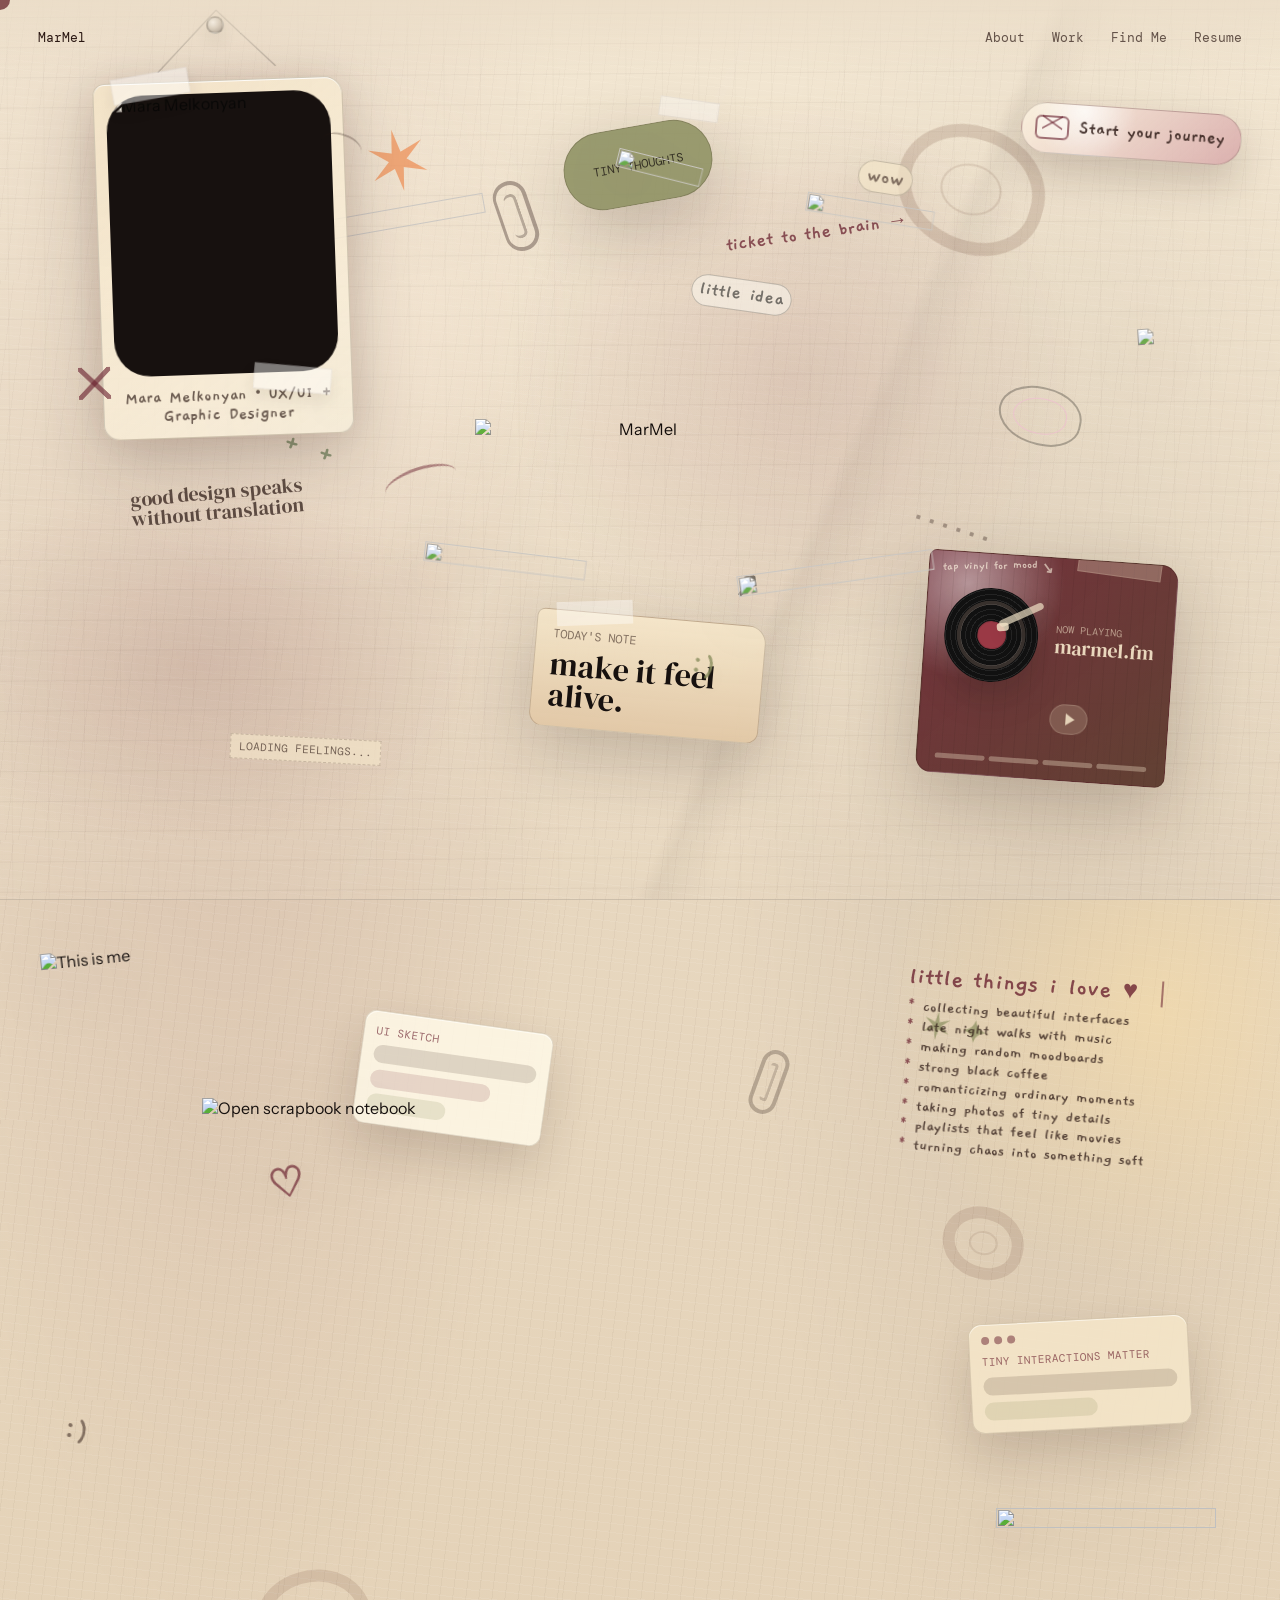
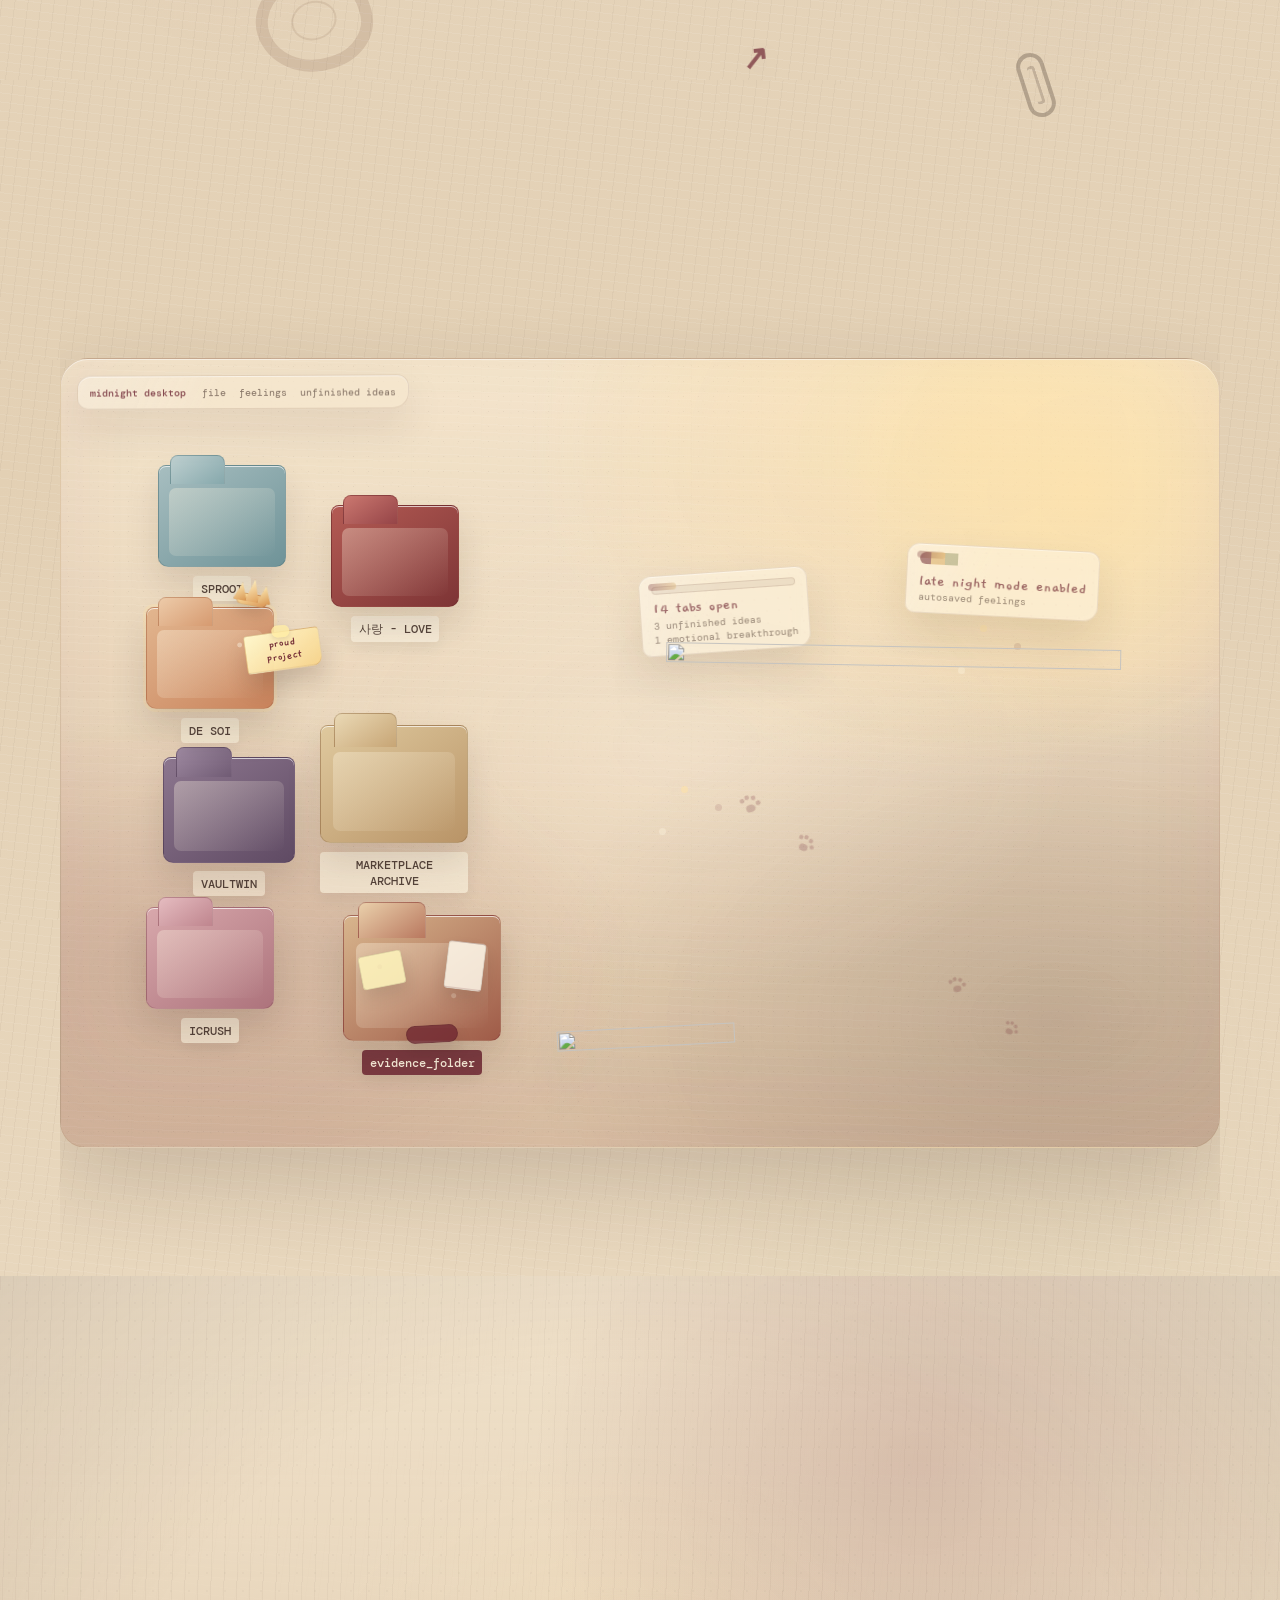
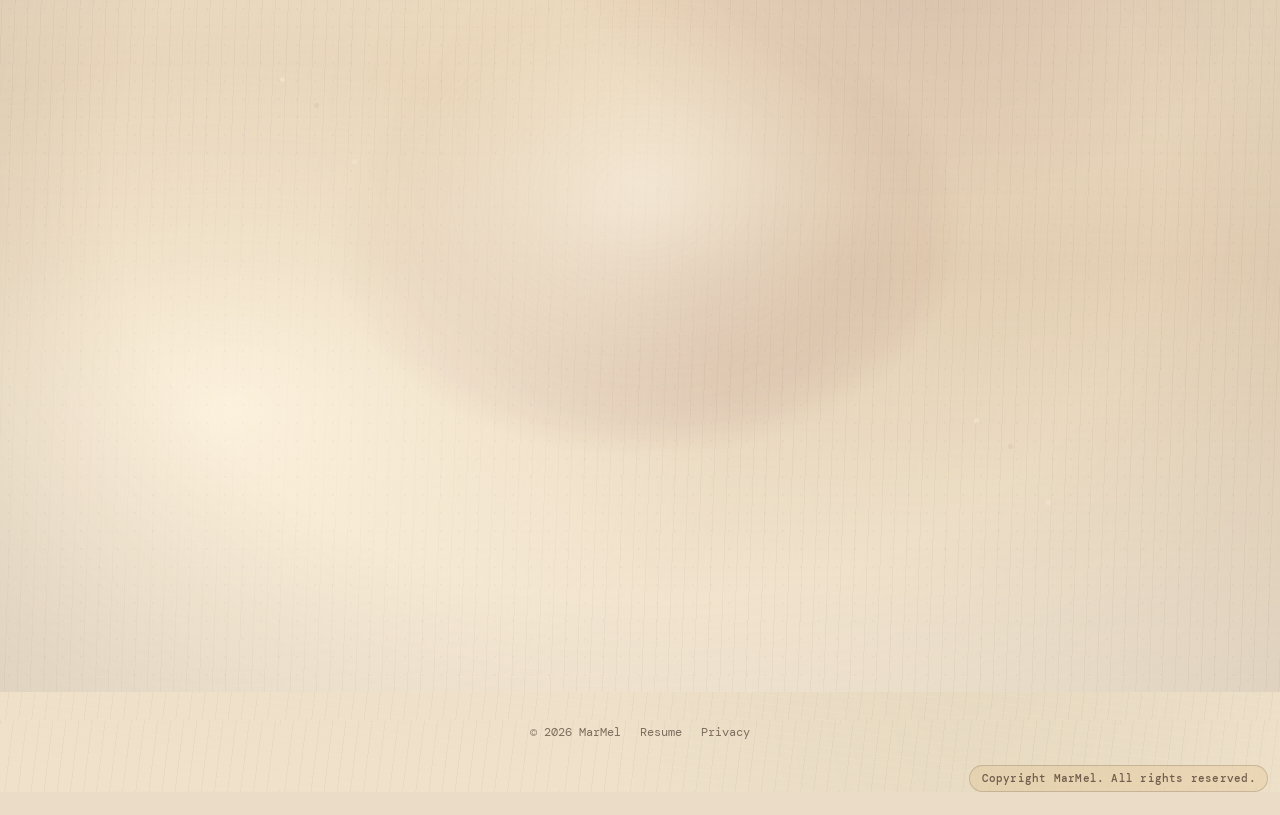
==== commit 900bf89e: "Highlight De Soi as proud project" ====
--- a/index.html
+++ b/index.html
@@ -28,7 +28,7 @@
       }
     })();
   </script>
-  <link rel="stylesheet" href="/styles.css?v=172" />
+  <link rel="stylesheet" href="/styles.css?v=173" />
 </head>
 <body class="is-loading">
   <div class="cursor" id="cursor" aria-hidden="true"></div>
@@ -280,8 +280,10 @@
             <strong>SPROOT</strong>
           </a>
 
-          <a class="project-card desktop-folder lens merch" href="/de-soi.html" target="_blank" rel="noopener" data-project="DE SOI" data-case-page="true" aria-label="Open DE SOI project case study" style="--top: 31%; --left: 7%; --r: 2.5deg; --s: .99; --w: 136px; --float: 1; --folder-top: #e2b68f; --folder-bottom: #c9835c; --folder-tab-top: #edcba9; --folder-tab-bottom: #d69a70; --folder-border: rgba(128, 75, 48, .22);">
-            <span class="folder-icon" aria-hidden="true"></span>
+          <a class="project-card desktop-folder lens merch proud-project-folder" href="/de-soi.html" target="_blank" rel="noopener" data-project="DE SOI" data-case-page="true" aria-label="Open DE SOI project case study, Mara's proud project" style="--top: 31%; --left: 7%; --r: 2.5deg; --s: .99; --w: 136px; --float: 1; --folder-top: #e2b68f; --folder-bottom: #c9835c; --folder-tab-top: #edcba9; --folder-tab-bottom: #d69a70; --folder-border: rgba(128, 75, 48, .22);">
+            <span class="proud-project-crown" aria-hidden="true"><i></i><i></i><i></i></span>
+            <span class="folder-icon" aria-hidden="true"></span>
+            <span class="proud-project-note" aria-hidden="true">proud project</span>
             <strong>DE SOI</strong>
           </a>
 
--- a/styles.css
+++ b/styles.css
@@ -4786,6 +4786,94 @@
   inset: 22% 8% 10%;
   border-radius: 7px;
   background: linear-gradient(145deg, rgba(255,246,226,.34), rgba(255,255,255,0));
+}
+.proud-project-folder {
+  z-index: 7;
+}
+.proud-project-folder .folder-icon {
+  box-shadow:
+    inset 0 1px 0 rgba(255,255,255,.72),
+    0 20px 36px rgba(42,23,18,.16),
+    0 0 0 3px rgba(255,226,167,.28);
+}
+.proud-project-folder .folder-icon::after {
+  background:
+    radial-gradient(circle at 78% 22%, rgba(255,246,226,.44) 0 2px, transparent 2.8px),
+    linear-gradient(145deg, rgba(255,246,226,.38), rgba(255,255,255,0));
+}
+.proud-project-crown {
+  position: absolute;
+  right: 4px;
+  top: -22px;
+  z-index: 4;
+  display: flex;
+  align-items: flex-end;
+  justify-content: center;
+  width: 42px;
+  height: 26px;
+  pointer-events: none;
+  transform: rotate(10deg);
+  filter: drop-shadow(0 7px 8px rgba(42,23,18,.17));
+}
+.proud-project-crown::before {
+  content: "";
+  position: absolute;
+  left: 5px;
+  right: 5px;
+  bottom: 1px;
+  height: 10px;
+  border: 1px solid rgba(128,75,48,.24);
+  border-radius: 3px 3px 6px 6px;
+  background: linear-gradient(145deg, #ffe7a6, #d99455);
+}
+.proud-project-crown i {
+  position: relative;
+  z-index: 1;
+  display: block;
+  width: 14px;
+  height: 18px;
+  margin: 0 -1px 5px;
+  border: 1px solid rgba(128,75,48,.2);
+  border-bottom: 0;
+  border-radius: 8px 8px 2px 2px;
+  background: linear-gradient(145deg, #fff0bb, #d89551);
+  clip-path: polygon(50% 0, 100% 100%, 0 100%);
+}
+.proud-project-crown i:nth-child(2) {
+  height: 23px;
+  background: linear-gradient(145deg, #fff4c8, #e0a05b);
+}
+.proud-project-note {
+  position: absolute;
+  right: -43px;
+  top: 28px;
+  z-index: 5;
+  display: block;
+  width: 76px;
+  padding: .34rem .42rem .38rem;
+  border: 1px solid rgba(128,75,48,.18);
+  border-radius: 4px 4px 10px 4px;
+  background:
+    linear-gradient(0deg, rgba(128,75,48,.08) 0 1px, transparent 1px 9px),
+    linear-gradient(145deg, rgba(255,248,205,.98), rgba(247,211,139,.96));
+  box-shadow: 0 14px 22px rgba(42,23,18,.16);
+  color: rgba(104,31,45,.9);
+  font: 700 12px/1.05 var(--hand);
+  text-align: center;
+  transform: rotate(-8deg);
+  pointer-events: none;
+}
+.proud-project-note::before {
+  content: "";
+  position: absolute;
+  left: 50%;
+  top: -7px;
+  width: 18px;
+  height: 12px;
+  border-radius: 99px;
+  background: rgba(255,236,164,.8);
+  box-shadow: 0 2px 5px rgba(42,23,18,.12);
+  transform: translateX(-50%) rotate(4deg);
 }
 .evidence-folder .folder-icon {
   overflow: visible;
@@ -5675,6 +5763,19 @@
     justify-self: center;
     transform: none !important;
     animation: none;
+  }
+  .proud-project-crown {
+    right: 0;
+    top: -20px;
+    width: 36px;
+    height: 24px;
+  }
+  .proud-project-note {
+    right: -18px;
+    top: 25px;
+    width: 64px;
+    padding: .28rem .34rem .32rem;
+    font-size: 11px;
   }
   .desktop-folder strong {
     font-size: 11px;
@@ -9620,6 +9721,7 @@
 }
 
 .portfolio-case-visual {
+  position: relative;
   overflow: hidden;
   margin: 0 0 clamp(3rem, 7vw, 5.5rem);
   border: 1px solid rgba(42,23,18,.15);
@@ -9634,9 +9736,26 @@
   object-fit: cover;
 }
 
+.portfolio-case-visual figcaption {
+  position: absolute;
+  right: clamp(.65rem, 1.6vw, 1rem);
+  bottom: clamp(.65rem, 1.6vw, 1rem);
+  max-width: min(24rem, calc(100% - 1.5rem));
+  padding: .45rem .62rem;
+  border: 1px solid rgba(255,250,237,.34);
+  border-radius: 999px;
+  background: rgba(42,23,18,.46);
+  color: rgba(255,250,237,.88);
+  font: 700 clamp(.58rem, 1.15vw, .72rem)/1.25 var(--mono);
+  text-align: right;
+  text-transform: uppercase;
+  -webkit-backdrop-filter: blur(10px);
+  backdrop-filter: blur(10px);
+}
+
 .portfolio-case-layout {
   display: grid;
-  grid-template-columns: 210px minmax(0, 1fr);
+  grid-template-columns: 240px minmax(0, 1fr);
   gap: clamp(1.2rem, 4vw, 3rem);
   align-items: start;
 }
@@ -9659,7 +9778,7 @@
   padding: .58rem .65rem;
   border-radius: 999px;
   color: rgba(42,23,18,.62);
-  font: 500 .78rem/1.15 var(--mono);
+  font: 500 .74rem/1.22 var(--mono);
   text-decoration: none;
 }
 
@@ -9844,6 +9963,219 @@
   aspect-ratio: 1;
   border-radius: 50%;
   background: rgba(104,31,45,.68);
+}
+
+.case-goals-grid {
+  display: grid;
+  grid-template-columns: repeat(2, minmax(0, 1fr));
+  gap: 1rem;
+  margin-top: 1.3rem;
+}
+
+.case-goals-grid article {
+  min-width: 0;
+  padding: clamp(1rem, 2.4vw, 1.35rem);
+  border: 1px solid rgba(42,23,18,.11);
+  border-radius: 12px;
+  background: rgba(255,250,237,.56);
+}
+
+.case-goals-grid span {
+  display: block;
+  margin-bottom: .7rem;
+  color: rgba(104,31,45,.7);
+  font: 900 .72rem/1 var(--mono);
+  text-transform: uppercase;
+}
+
+.case-goals-grid p {
+  font-size: .98rem;
+  line-height: 1.55;
+}
+
+.case-process-image {
+  overflow: hidden;
+  width: 100%;
+  margin: clamp(1.4rem, 3.5vw, 2.4rem) 0 0;
+  border: 1px solid rgba(42,23,18,.12);
+  border-radius: 14px;
+  background: rgba(255,250,237,.56);
+}
+
+.case-process-image img {
+  display: block;
+  width: 100%;
+  height: auto;
+}
+
+.case-feature-video {
+  display: grid;
+  grid-template-columns: minmax(220px, .78fr) minmax(0, 1fr);
+  gap: clamp(1rem, 2.5vw, 1.5rem);
+  align-items: stretch;
+  margin-top: clamp(1.4rem, 3.4vw, 2.2rem);
+  overflow: hidden;
+  border: 1px solid rgba(42,23,18,.14);
+  border-radius: 14px;
+  background:
+    linear-gradient(135deg, rgba(104,31,45,.9), rgba(42,23,18,.9)),
+    rgba(255,250,237,.62);
+  color: rgba(255,250,237,.94);
+  text-decoration: none;
+  box-shadow: 0 18px 48px rgba(42,23,18,.13);
+}
+
+.case-feature-video-media {
+  position: relative;
+  min-height: clamp(180px, 26vw, 270px);
+  background:
+    linear-gradient(135deg, rgba(18,29,71,.1), rgba(104,31,45,.2)),
+    url("/images/cases/de-soi/hero.png") center/cover;
+}
+
+.case-feature-video-media::before {
+  content: "inc.com preview";
+  position: absolute;
+  left: 1rem;
+  top: 1rem;
+  padding: .38rem .58rem;
+  border-radius: 999px;
+  background: rgba(255,250,237,.86);
+  color: rgba(42,23,18,.74);
+  font: 800 .68rem/1 var(--mono);
+  text-transform: uppercase;
+}
+
+.case-feature-video-play {
+  position: absolute;
+  left: 50%;
+  top: 50%;
+  width: clamp(3.8rem, 7vw, 5.4rem);
+  aspect-ratio: 1;
+  border: 1px solid rgba(255,250,237,.72);
+  border-radius: 50%;
+  background: rgba(255,250,237,.88);
+  transform: translate(-50%, -50%);
+  box-shadow: 0 18px 36px rgba(42,23,18,.24);
+}
+
+.case-feature-video-play::before {
+  content: "";
+  position: absolute;
+  left: 52%;
+  top: 50%;
+  width: 0;
+  height: 0;
+  border-top: .72rem solid transparent;
+  border-bottom: .72rem solid transparent;
+  border-left: 1.05rem solid rgba(104,31,45,.94);
+  transform: translate(-38%, -50%);
+}
+
+.case-feature-video-copy {
+  display: flex;
+  min-width: 0;
+  flex-direction: column;
+  justify-content: center;
+  padding: clamp(1.25rem, 3vw, 2rem);
+}
+
+.case-feature-video-copy span,
+.case-feature-video-copy em {
+  color: rgba(255,250,237,.72);
+  font: 800 .72rem/1.2 var(--mono);
+  text-transform: uppercase;
+  letter-spacing: .08em;
+}
+
+.case-feature-video-copy strong {
+  display: block;
+  margin: .7rem 0 1.1rem;
+  color: rgba(255,250,237,.98);
+  font: 400 clamp(1.45rem, 3vw, 2.65rem)/1 var(--display);
+}
+
+.case-feature-video-copy small {
+  display: block;
+  max-width: 34rem;
+  margin-bottom: 1.25rem;
+  color: rgba(255,250,237,.78);
+  font: 600 .98rem/1.55 var(--body);
+}
+
+.case-feature-video-copy em {
+  font-style: normal;
+}
+
+.case-feature-video:hover,
+.case-feature-video:focus-visible {
+  border-color: rgba(104,31,45,.36);
+  transform: translateY(-2px);
+}
+
+.case-social-preview {
+  display: grid;
+  grid-template-columns: minmax(180px, .62fr) minmax(0, 1fr);
+  gap: clamp(1rem, 2.4vw, 1.4rem);
+  align-items: stretch;
+  margin-top: clamp(1.4rem, 3.2vw, 2.2rem);
+  overflow: hidden;
+  border: 1px solid rgba(42,23,18,.14);
+  border-radius: 14px;
+  background:
+    linear-gradient(135deg, rgba(255,250,237,.74), rgba(231,205,255,.28)),
+    rgba(255,250,237,.56);
+  color: rgba(42,23,18,.82);
+  text-decoration: none;
+  box-shadow: 0 18px 48px rgba(42,23,18,.12);
+}
+
+.case-social-preview-media {
+  min-height: clamp(180px, 24vw, 260px);
+  background:
+    linear-gradient(135deg, rgba(104,31,45,.08), rgba(18,29,71,.18)),
+    url("/images/cases/de-soi/hero.png") center/cover;
+}
+
+.case-social-preview-copy {
+  display: flex;
+  min-width: 0;
+  flex-direction: column;
+  justify-content: center;
+  padding: clamp(1.2rem, 3vw, 1.8rem);
+}
+
+.case-social-preview-copy span,
+.case-social-preview-copy em {
+  color: rgba(104,31,45,.7);
+  font: 900 .72rem/1.2 var(--mono);
+  text-transform: uppercase;
+  letter-spacing: .08em;
+}
+
+.case-social-preview-copy strong {
+  display: block;
+  margin: .55rem 0 .8rem;
+  color: rgba(42,23,18,.9);
+  font: 400 clamp(1.65rem, 3.2vw, 2.9rem)/1 var(--display);
+}
+
+.case-social-preview-copy small {
+  display: block;
+  max-width: 32rem;
+  margin-bottom: 1.1rem;
+  color: rgba(42,23,18,.66);
+  font: 600 .98rem/1.55 var(--body);
+}
+
+.case-social-preview-copy em {
+  font-style: normal;
+}
+
+.case-social-preview:hover,
+.case-social-preview:focus-visible {
+  border-color: rgba(104,31,45,.28);
+  transform: translateY(-2px);
 }
 
 .portfolio-case-gallery {
@@ -10256,7 +10588,9 @@
 @media (max-width: 900px) {
   .portfolio-case-hero,
   .portfolio-case-layout,
-  .portfolio-case-gallery {
+  .portfolio-case-gallery,
+  .case-feature-video,
+  .case-social-preview {
     grid-template-columns: 1fr;
   }
 
@@ -10278,6 +10612,7 @@
 
   .portfolio-case-grid,
   .portfolio-case-grid.three,
+  .case-goals-grid,
   .case-text-image-row,
   .listing-responsibility-grid,
   .listing-hero-gallery,
@@ -10312,6 +10647,10 @@
   .listing-process-strip {
     grid-template-columns: repeat(3, minmax(0, 1fr));
   }
+
+  .case-feature-video-media {
+    min-height: 220px;
+  }
 }
 
 @media (max-width: 560px) {
@@ -10327,4 +10666,8 @@
   .listing-process-strip {
     grid-template-columns: repeat(2, minmax(0, 1fr));
   }
-}
+
+  .case-feature-video-media {
+    min-height: 190px;
+  }
+}
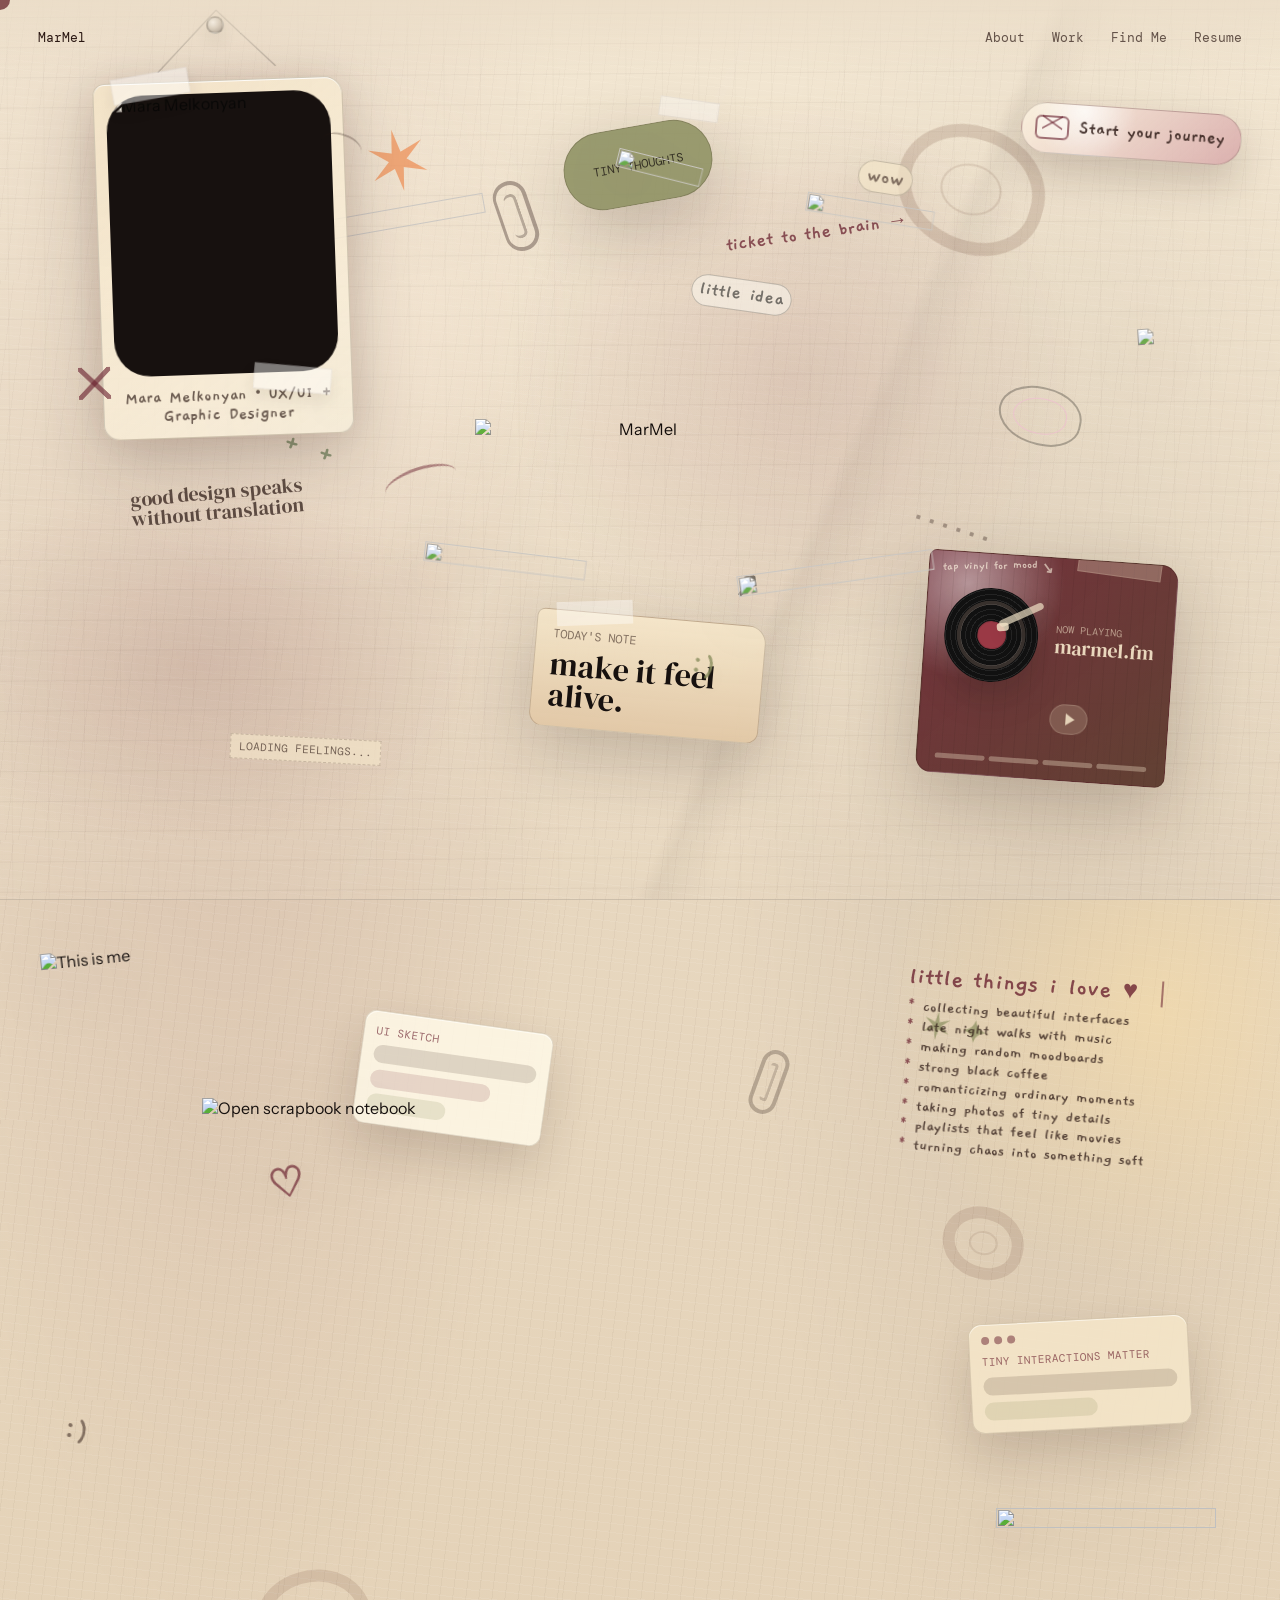
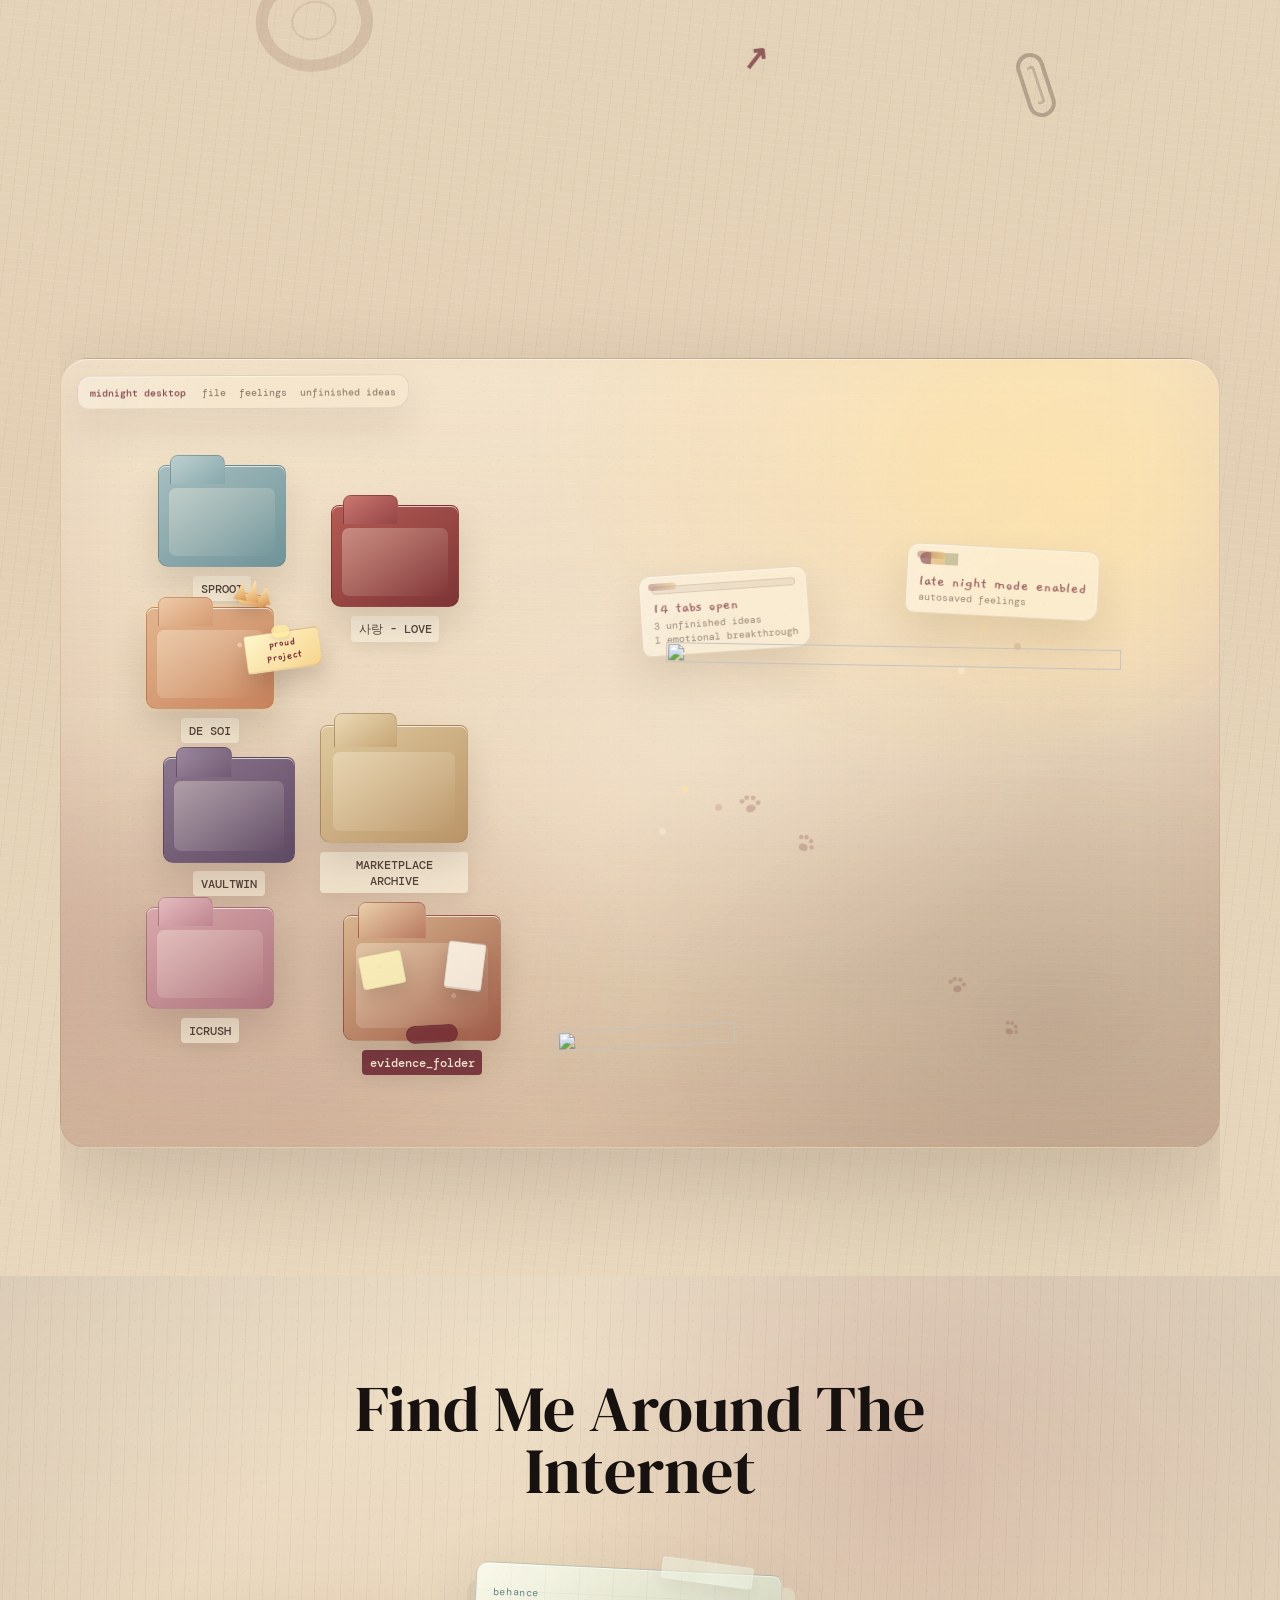
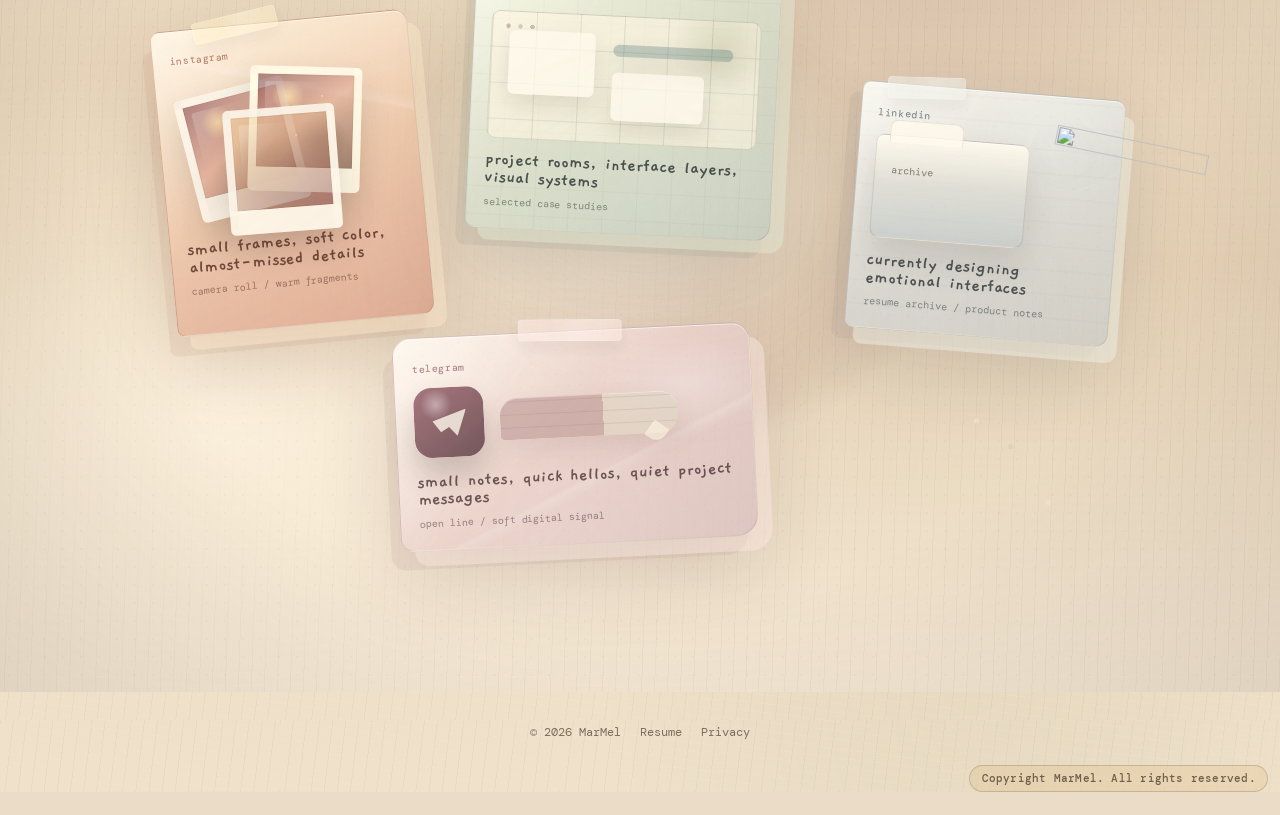
==== commit 51529570: "Refresh asset cache versions" ====
--- a/index.html
+++ b/index.html
@@ -28,7 +28,7 @@
       }
     })();
   </script>
-  <link rel="stylesheet" href="/styles.css?v=173" />
+  <link rel="stylesheet" href="/styles.css?v=184" />
 </head>
 <body class="is-loading">
   <div class="cursor" id="cursor" aria-hidden="true"></div>
@@ -421,6 +421,6 @@
     </article>
   </section>
 
-  <script src="/main.js?v=132" defer></script>
+  <script src="/main.js?v=133" defer></script>
 </body>
 </html>
